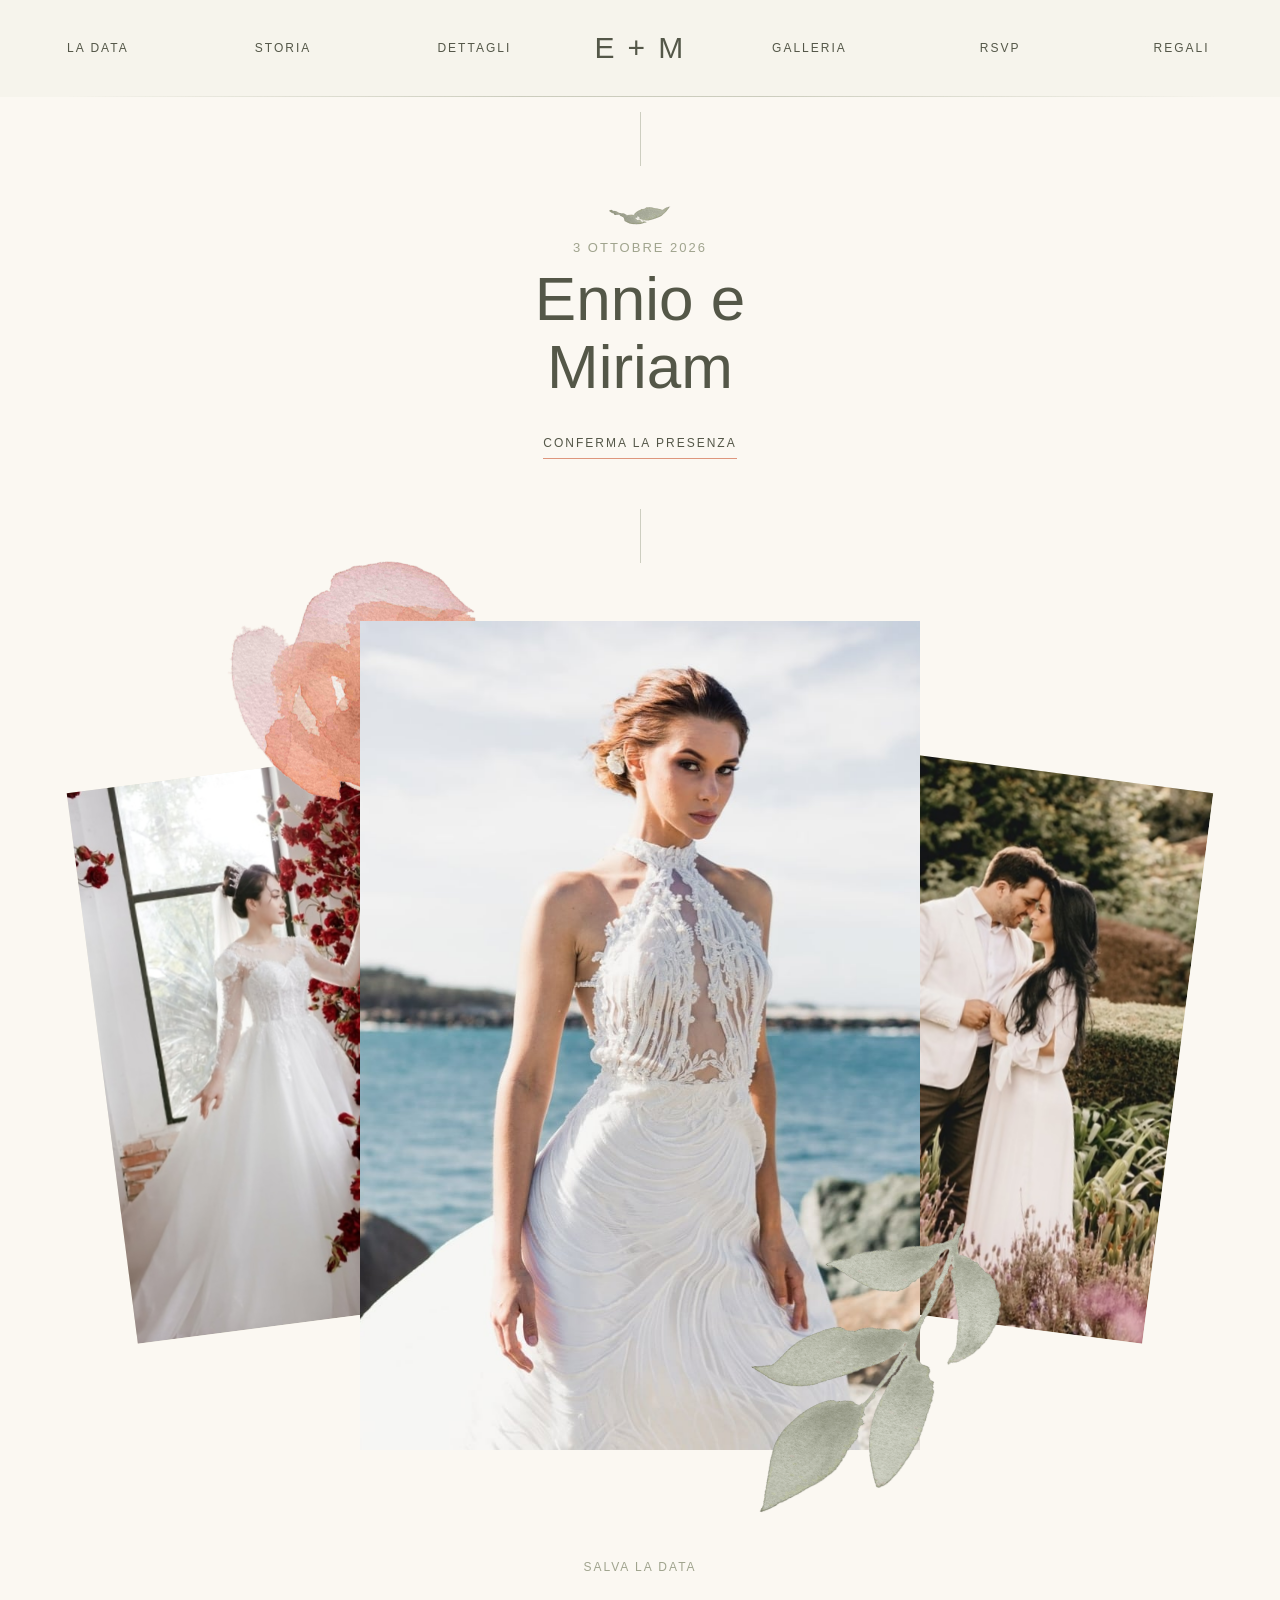
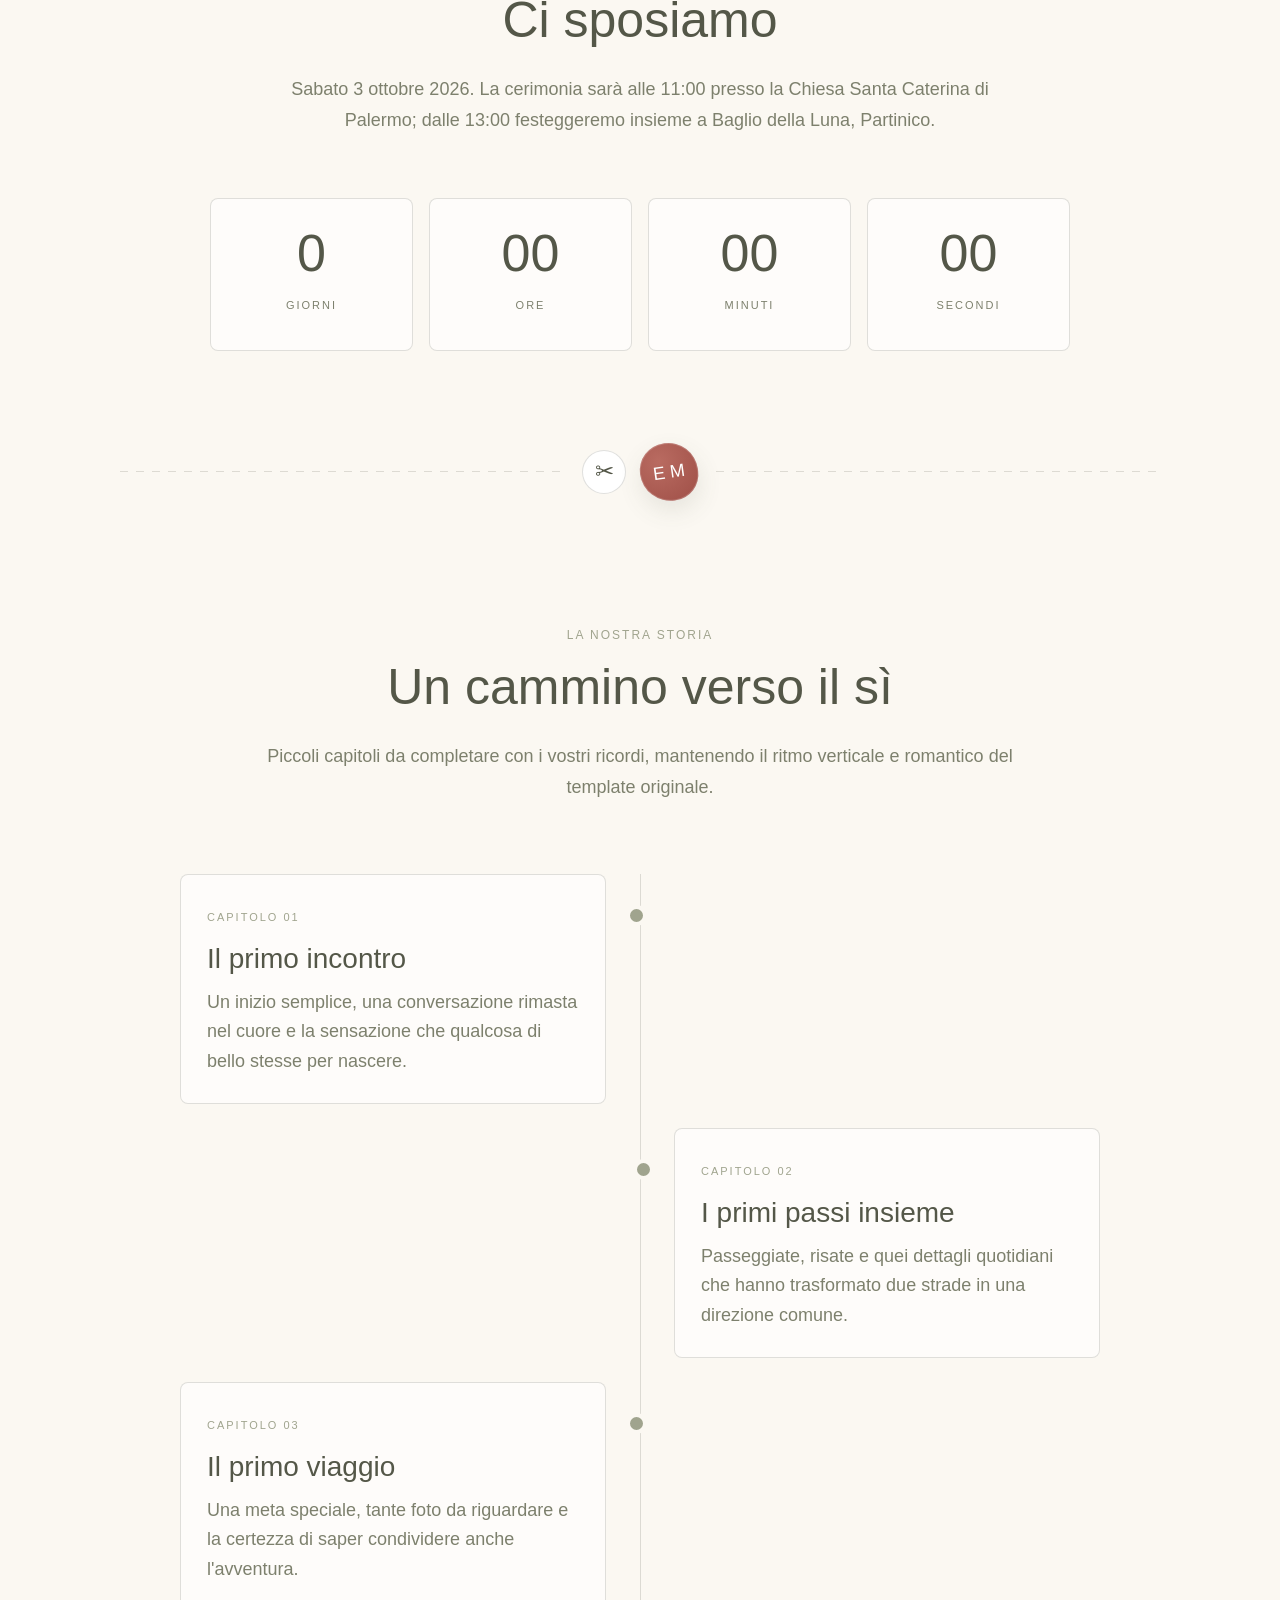
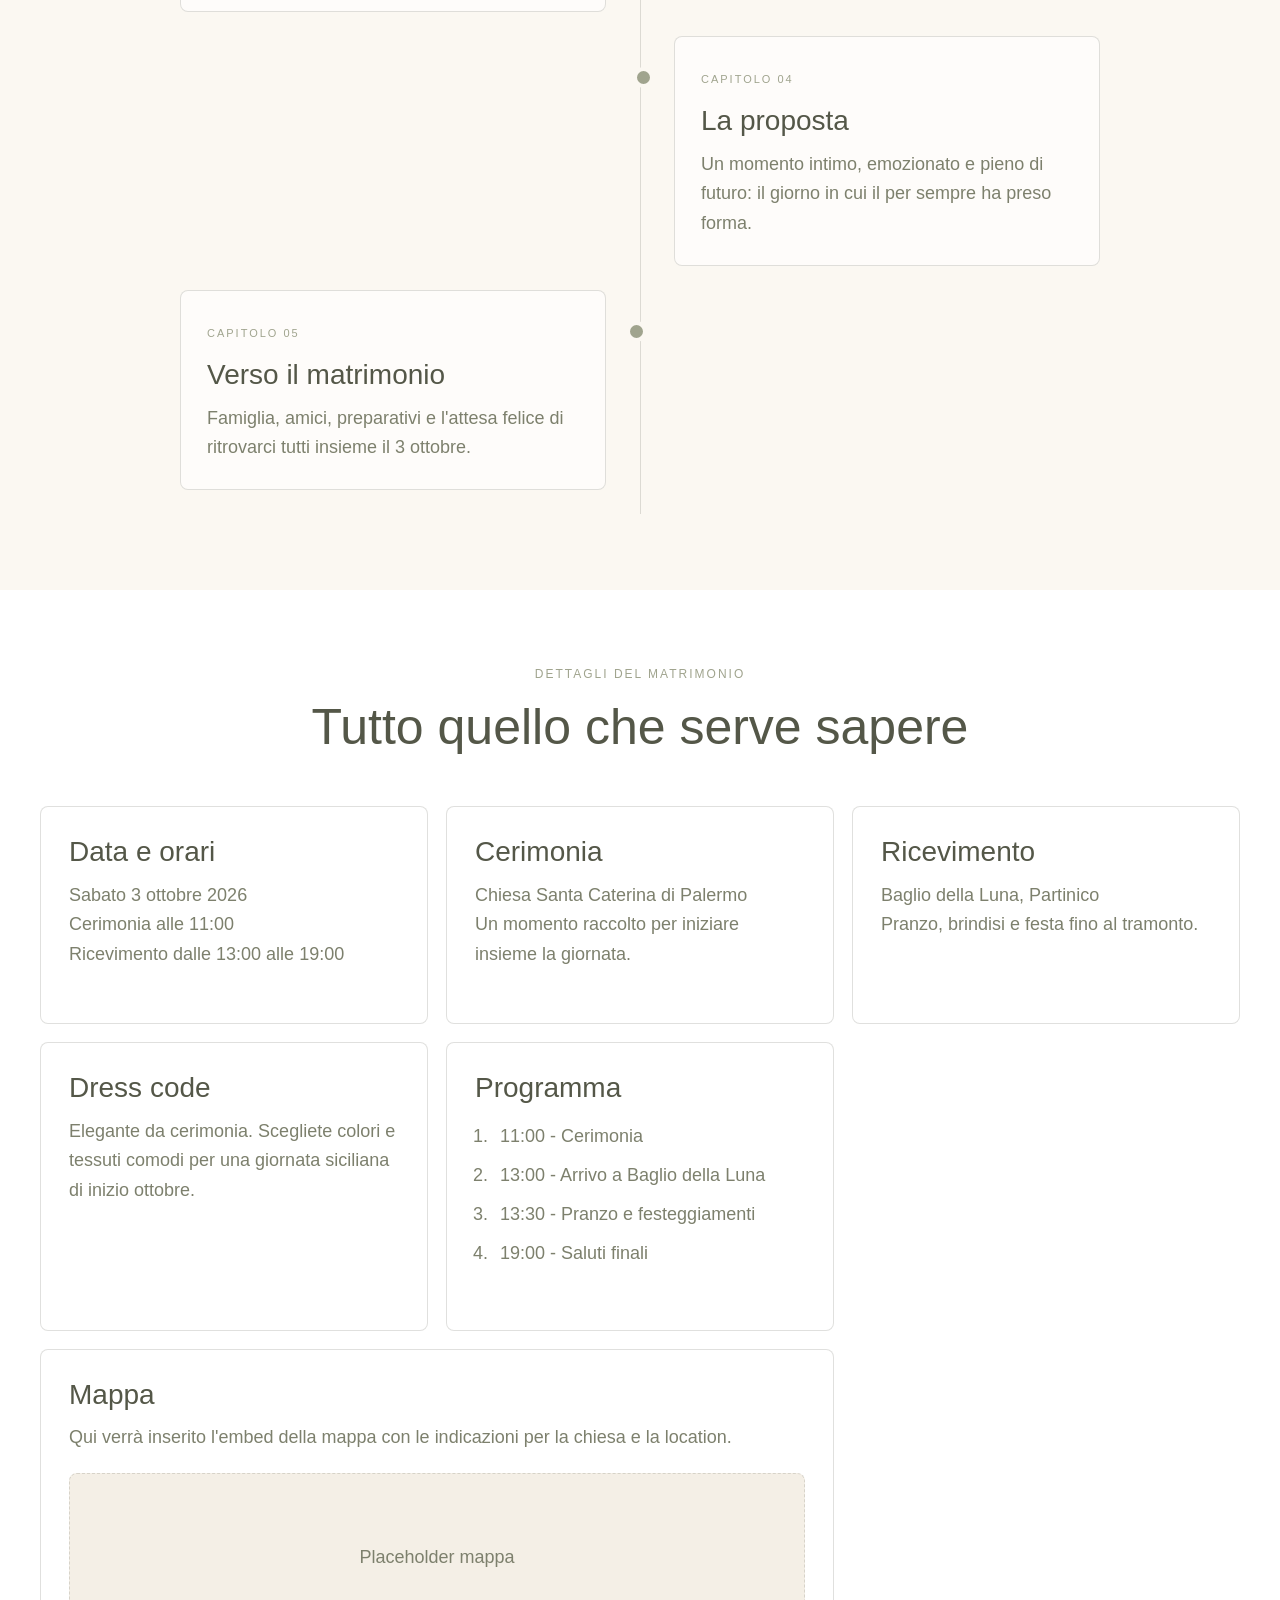
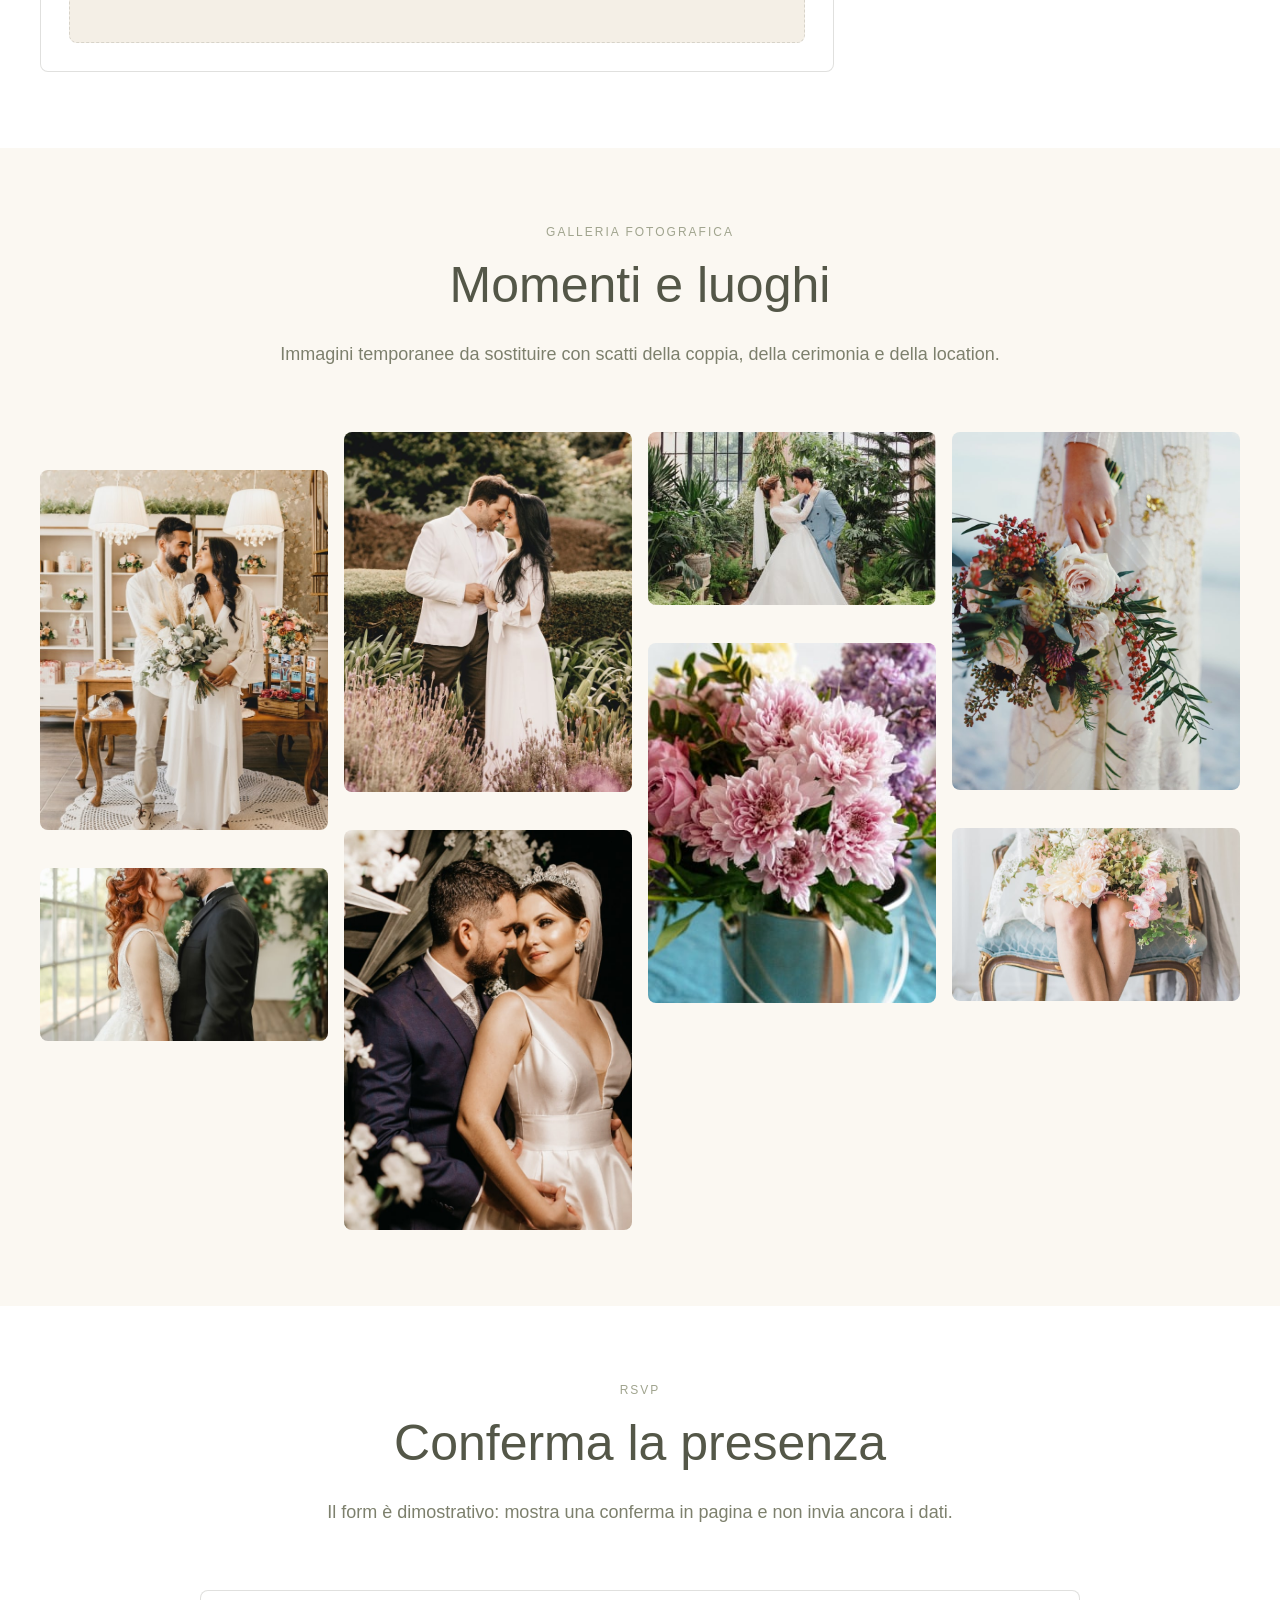
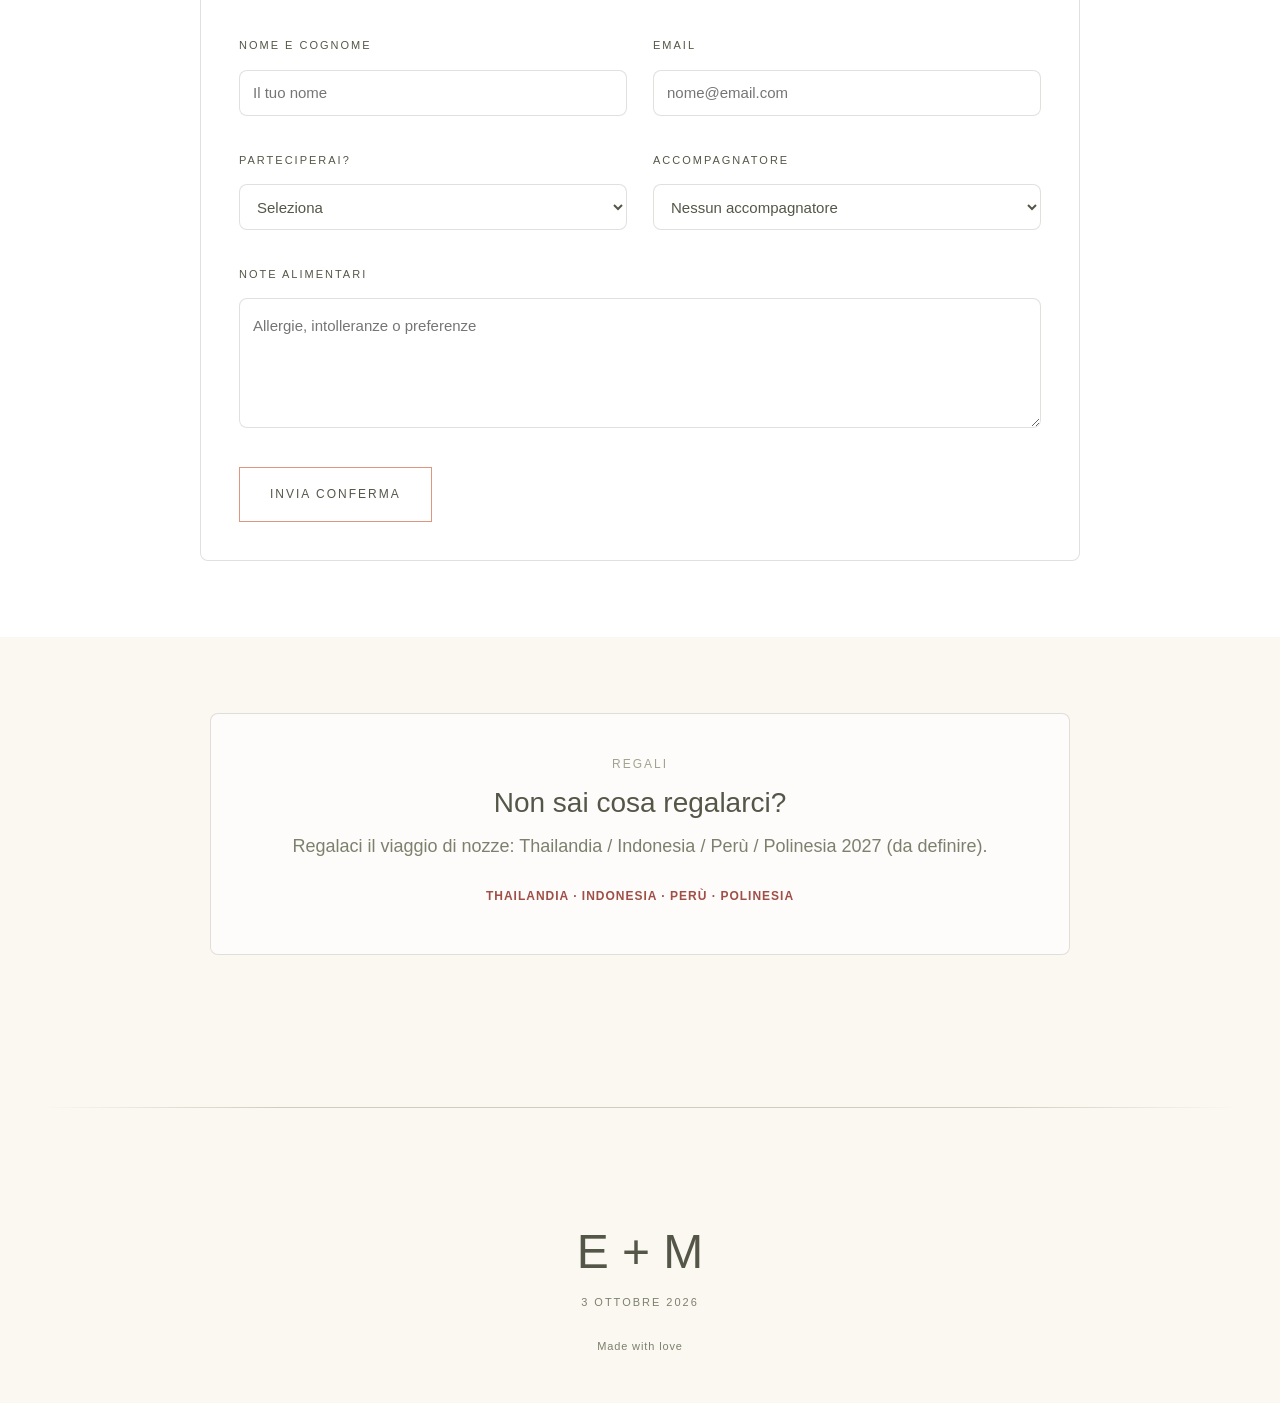
==== lovio.html @ b55a1f51 "first commit" ====
<!DOCTYPE html>
<!-- This site was created in Webflow. https://webflow.com -->
<!-- Last Published: Wed Jan 03 2024 01:55:20 GMT+0000 (Coordinated Universal Time) -->
<html data-wf-domain="lovio.webflow.io" data-wf-page="6111ae2fda2a0b488c4fa5b3" data-wf-site="6109925e44b6ab8a7601f26a" lang="en" class="w-mod-js w-mod-ix wf-montserrat-n5-active wf-marcellus-n4-active wf-homemadeapple-n4-active wf-montserrat-n1-active wf-montserrat-n2-active wf-montserrat-n3-active wf-montserrat-n4-active wf-montserrat-n6-active wf-montserrat-n7-active wf-montserrat-n9-active wf-montserrat-n8-active wf-montserrat-i1-active wf-montserrat-i2-active wf-montserrat-i3-active wf-montserrat-i4-active wf-montserrat-i6-active wf-montserrat-i5-active wf-montserrat-i8-active wf-montserrat-i7-active wf-montserrat-i9-active wf-active"><head>
<meta http-equiv="content-type" content="text/html; charset=UTF-8"><style>.wf-force-outline-none[tabindex="-1"]:focus{outline:none;}</style><meta charset="utf-8"><link href="https://assets-global.website-files.com/" rel="preconnect" crossorigin="anonymous"><title>Lovio - Webflow Ecommerce website template</title><meta content="Lovio Webflow Ecommerce template is highly suitable for creating websites for wedding and event agencies, photographers, floristry stores, and more." name="description"><meta content="Lovio - Webflow Ecommerce website template" property="og:title"><meta content="Lovio Webflow Ecommerce template is highly suitable for creating websites for wedding and event agencies, photographers, floristry stores, and more." property="og:description"><meta content="Lovio - Webflow Ecommerce website template" property="twitter:title"><meta content="Lovio Webflow Ecommerce template is highly suitable for creating websites for wedding and event agencies, photographers, floristry stores, and more." property="twitter:description"><meta property="og:type" content="website"><meta content="summary_large_image" name="twitter:card"><meta content="width=device-width, initial-scale=1" name="viewport"><meta content="Webflow" name="generator"><link href="lovio_files/lovio.webflow.39528b056.css" rel="stylesheet" type="text/css"><link href="lovio_files/wedding.css" rel="stylesheet" type="text/css"><link href="https://fonts.googleapis.com/" rel="preconnect"><link href="https://fonts.gstatic.com/" rel="preconnect" crossorigin="anonymous"><script src="lovio_files/webfont.js" type="text/javascript"></script><link rel="stylesheet" href="lovio_files/css.css" media="all"><script type="text/javascript">WebFont.load({  google: {    families: ["Montserrat:100,100italic,200,200italic,300,300italic,400,400italic,500,500italic,600,600italic,700,700italic,800,800italic,900,900italic","Marcellus:regular","Homemade Apple:regular"]  }});</script><script type="text/javascript">!function(o,c){var n=c.documentElement,t=" w-mod-";n.className+=t+"js",("ontouchstart"in o||o.DocumentTouch&&c instanceof DocumentTouch)&&(n.className+=t+"touch")}(window,document);</script><link href="https://cdn.prod.website-files.com/6109925e44b6ab8a7601f26a/61099aa2ed9b94306e5005b9_favicon.png" rel="shortcut icon" type="image/x-icon"><link href="https://cdn.prod.website-files.com/6109925e44b6ab8a7601f26a/61099aac358d371ac29af458_webclip.png" rel="apple-touch-icon"><script type="text/javascript">window.__WEBFLOW_CURRENCY_SETTINGS = {"currencyCode":"USD","symbol":"$","decimal":".","fractionDigits":2,"group":",","template":"{{wf {\"path\":\"symbol\",\"type\":\"PlainText\"} }} {{wf {\"path\":\"amount\",\"type\":\"CommercePrice\"} }} {{wf {\"path\":\"currencyCode\",\"type\":\"PlainText\"} }}","hideDecimalForWholeNumbers":false};</script></head><body><div data-collapse="medium" data-animation="default" data-duration="400" data-easing="ease" data-easing2="ease" role="banner" class="navbar w-nav"><a href="#" class="brand-mobile w-nav-brand"><img src="lovio_files/6109d47bc8f20c016fc04d7b_logo.svg" loading="lazy" alt="" class="logo-mobile"></a><nav role="navigation" class="nav-menu w-nav-menu"><div class="w-layout-grid grid-navbar"><div id="w-node-_07425466-8eb7-6e44-8292-395d2ea97cad-2ea97ca8" class="block-navbar"><div data-hover="true" data-delay="300" class="dropdown w-dropdown"><div class="dropdown-toggle w-dropdown-toggle" id="w-dropdown-toggle-0" aria-controls="w-dropdown-list-0" aria-haspopup="menu" aria-expanded="false" role="button" tabindex="0"><div class="dropdown-text">Home</div><div class="dropdown-icon w-icon-dropdown-toggle" style="transform: translate3d(0px, 0px, 0px) scale3d(1, 1, 1) rotateX(0deg) rotateY(0deg) rotateZ(0deg) skew(0deg); transform-style: preserve-3d;" aria-hidden="true"></div></div><nav class="dropdown-list w-dropdown-list" style="transform: translate3d(0px, 16px, 0px) scale3d(1, 1, 1) rotateX(0deg) rotateY(0deg) rotateZ(0deg) skew(0deg); transform-style: preserve-3d; opacity: 0;" id="w-dropdown-list-0" aria-labelledby="w-dropdown-toggle-0"><a href="https://lovio.webflow.io/home-a" class="dropdown-link w-dropdown-link" tabindex="0">Home A</a><a href="https://lovio.webflow.io/home-b" aria-current="page" class="dropdown-link w-dropdown-link w--current" tabindex="0">Home B</a><a href="https://lovio.webflow.io/home-c" class="dropdown-link w-dropdown-link" tabindex="0">Home C</a></nav></div><a href="https://lovio.webflow.io/portfolio" class="nav-link w-nav-link">Portfolio<br></a><div data-hover="true" data-delay="300" class="dropdown w-dropdown"><div class="dropdown-toggle w-dropdown-toggle" id="w-dropdown-toggle-1" aria-controls="w-dropdown-list-1" aria-haspopup="menu" aria-expanded="false" role="button" tabindex="0"><div class="dropdown-text">Pages</div><div class="dropdown-icon w-icon-dropdown-toggle" style="transform: translate3d(0px, 0px, 0px) scale3d(1, 1, 1) rotateX(0deg) rotateY(0deg) rotateZ(0deg) skew(0deg); transform-style: preserve-3d;" aria-hidden="true"></div></div><nav class="dropdown-list w-dropdown-list" style="transform: translate3d(0px, 16px, 0px) scale3d(1, 1, 1) rotateX(0deg) rotateY(0deg) rotateZ(0deg) skew(0deg); transform-style: preserve-3d; opacity: 0;" id="w-dropdown-list-1" aria-labelledby="w-dropdown-toggle-1"><a href="https://lovio.webflow.io/contact" class="dropdown-link w-dropdown-link" tabindex="0">Contact</a><a href="https://lovio.webflow.io/about/about-a" class="dropdown-link w-dropdown-link" tabindex="0">About A</a><a href="https://lovio.webflow.io/about/about-b" class="dropdown-link w-dropdown-link" tabindex="0">About B</a><a href="https://lovio.webflow.io/about/about-c" class="dropdown-link w-dropdown-link" tabindex="0">About C</a></nav></div></div><a href="https://lovio.webflow.io/" class="brand w-nav-brand"><img src="lovio_files/6109d47bc8f20c016fc04d7b_logo.svg" loading="lazy" alt="" class="logo"></a><div id="w-node-_07425466-8eb7-6e44-8292-395d2ea97ccb-2ea97ca8" class="block-navbar"><a href="https://lovio.webflow.io/blog" class="nav-link w-nav-link">Journal</a><div data-hover="true" data-delay="300" class="dropdown w-dropdown"><div class="dropdown-toggle w-dropdown-toggle" id="w-dropdown-toggle-2" aria-controls="w-dropdown-list-2" aria-haspopup="menu" aria-expanded="false" role="button" tabindex="0"><div class="dropdown-text">Services</div><div class="dropdown-icon w-icon-dropdown-toggle" style="transform: translate3d(0px, 0px, 0px) scale3d(1, 1, 1) rotateX(0deg) rotateY(0deg) rotateZ(0deg) skew(0deg); transform-style: preserve-3d;" aria-hidden="true"></div></div><nav class="dropdown-list w-dropdown-list" style="transform: translate3d(0px, 16px, 0px) scale3d(1, 1, 1) rotateX(0deg) rotateY(0deg) rotateZ(0deg) skew(0deg); transform-style: preserve-3d; opacity: 0;" id="w-dropdown-list-2" aria-labelledby="w-dropdown-toggle-2"><a href="https://lovio.webflow.io/services/services-a" class="dropdown-link w-dropdown-link" tabindex="0">Services A</a><a href="https://lovio.webflow.io/services/services-b" class="dropdown-link w-dropdown-link" tabindex="0">Services B</a><a href="https://lovio.webflow.io/services/services-c" class="dropdown-link w-dropdown-link" tabindex="0">Services C</a></nav></div><a href="https://lovio.webflow.io/shop" class="nav-link w-nav-link">Shop</a></div></div></nav><div class="cart-block"><div data-node-type="commerce-cart-wrapper" data-open-product="" data-wf-cart-type="modal" data-wf-cart-query="query Dynamo3 {
  database {
    id
    commerceOrder {
      comment
      extraItems {
        name
        pluginId
        pluginName
        price {
          decimalValue
          string
          unit
          value
        }
      }
      id
      startedOn
      statusFlags {
        hasDownloads
        hasSubscription
        isFreeOrder
        requiresShipping
      }
      subtotal {
        decimalValue
        string
        unit
        value
      }
      total {
        decimalValue
        string
        unit
        value
      }
      updatedOn
      userItems {
        count
        id
        price {
          value
          unit
          decimalValue
          string
        }
        product {
          id
          cmsLocaleId
          draft
          archived
          f_name_: name
          f_sku_properties_3dr: skuProperties {
            id
            name
            enum {
              id
              name
              slug
            }
          }
        }
        rowTotal {
          decimalValue
          string
          unit
          value
        }
        sku {
          cmsLocaleId
          draft
          archived
          f_main_image_4dr: mainImage {
            url
            file {
              size
              origFileName
              createdOn
              updatedOn
              mimeType
              width
              height
              variants {
                origFileName
                quality
                height
                width
                s3Url
                error
                size
              }
            }
            alt
          }
          f_sku_values_3dr: skuValues {
            property {
              id
            }
            value {
              id
            }
          }
          id
        }
        subscriptionFrequency
        subscriptionInterval
        subscriptionTrial
      }
      userItemsCount
    }
  }
  site {
    commerce {
      id
      businessAddress {
        country
      }
      defaultCountry
      defaultCurrency
      quickCheckoutEnabled
    }
  }
}" data-wf-page-link-href-prefix="" data-wf-cart-duration="400" class="w-commerce-commercecartwrapper cart"><a href="#" data-node-type="commerce-cart-open-link" class="w-commerce-commercecartopenlink cart-button w-inline-block" role="button" aria-haspopup="dialog" aria-label="Open empty cart"><div class="text-cart">Cart</div><img src="lovio_files/611c4ec52765e5a4d79e103a_Shopping%20Cart.svg" loading="lazy" alt="" class="icon-cart"><div data-wf-bindings="%5B%7B%22innerHTML%22%3A%7B%22type%22%3A%22Number%22%2C%22filter%22%3A%7B%22type%22%3A%22numberPrecision%22%2C%22params%22%3A%5B%220%22%2C%22numberPrecision%22%5D%7D%2C%22dataPath%22%3A%22database.commerceOrder.userItemsCount%22%7D%7D%5D" style="display:none" data-count-hide-rule="always" class="w-commerce-commercecartopenlinkcount cart-quantity">0</div></a><div data-node-type="commerce-cart-container-wrapper" style="display:none" class="w-commerce-commercecartcontainerwrapper w-commerce-commercecartcontainerwrapper--cartType-modal cart-wrapper"><div data-node-type="commerce-cart-container" role="dialog" class="w-commerce-commercecartcontainer cart-container"><div class="w-commerce-commercecartheader cart-header"><h4 class="w-commerce-commercecartheading">Your Cart</h4><a href="#" data-node-type="commerce-cart-close-link" class="w-commerce-commercecartcloselink close-button w-inline-block" role="button" aria-label="Close cart"><img src="lovio_files/611c69ec1c6a7bdab32902c9_Close.svg" loading="lazy" alt="" class="icon-close"></a></div><div class="border-ecommerce"></div><div class="w-commerce-commercecartformwrapper"><form data-node-type="commerce-cart-form" style="display:none" class="w-commerce-commercecartform"><script type="text/x-wf-template" id="wf-template-de437f12-be64-24e4-78bc-758f51114cd9">%3Cdiv%20class%3D%22w-commerce-commercecartitem%20cart-item%22%3E%3Cimg%20data-wf-bindings%3D%22%255B%257B%2522src%2522%253A%257B%2522type%2522%253A%2522ImageRef%2522%252C%2522filter%2522%253A%257B%2522type%2522%253A%2522identity%2522%252C%2522params%2522%253A%255B%255D%257D%252C%2522dataPath%2522%253A%2522database.commerceOrder.userItems%255B%255D.sku.f_main_image_4dr%2522%257D%257D%255D%22%20src%3D%22%22%20alt%3D%22%22%20class%3D%22w-commerce-commercecartitemimage%20image-cart-item%20w-dyn-bind-empty%22%2F%3E%3Cdiv%20class%3D%22w-commerce-commercecartiteminfo%22%3E%3Cdiv%20data-wf-bindings%3D%22%255B%257B%2522innerHTML%2522%253A%257B%2522type%2522%253A%2522PlainText%2522%252C%2522filter%2522%253A%257B%2522type%2522%253A%2522identity%2522%252C%2522params%2522%253A%255B%255D%257D%252C%2522dataPath%2522%253A%2522database.commerceOrder.userItems%255B%255D.product.f_name_%2522%257D%257D%255D%22%20class%3D%22w-commerce-commercecartproductname%20cart-item-name%20w-dyn-bind-empty%22%3E%3C%2Fdiv%3E%3Cdiv%20data-wf-bindings%3D%22%255B%257B%2522innerHTML%2522%253A%257B%2522type%2522%253A%2522CommercePrice%2522%252C%2522filter%2522%253A%257B%2522type%2522%253A%2522price%2522%252C%2522params%2522%253A%255B%255D%257D%252C%2522dataPath%2522%253A%2522database.commerceOrder.userItems%255B%255D.price%2522%257D%257D%255D%22%20class%3D%22cart-item-price%22%3E%24%C2%A00.00%C2%A0USD%3C%2Fdiv%3E%3Cscript%20type%3D%22text%2Fx-wf-template%22%20id%3D%22wf-template-de437f12-be64-24e4-78bc-758f51114cdf%22%3E%253Cli%253E%253Cspan%2520data-wf-bindings%253D%2522%25255B%25257B%252522innerHTML%252522%25253A%25257B%252522type%252522%25253A%252522PlainText%252522%25252C%252522filter%252522%25253A%25257B%252522type%252522%25253A%252522identity%252522%25252C%252522params%252522%25253A%25255B%25255D%25257D%25252C%252522dataPath%252522%25253A%252522database.commerceOrder.userItems%25255B%25255D.product.f_sku_properties_3dr%25255B%25255D.name%252522%25257D%25257D%25255D%2522%2520class%253D%2522w-dyn-bind-empty%2522%253E%253C%252Fspan%253E%253Cspan%253E%253A%2520%253C%252Fspan%253E%253Cspan%2520data-wf-bindings%253D%2522%25255B%25257B%252522innerHTML%252522%25253A%25257B%252522type%252522%25253A%252522CommercePropValues%252522%25252C%252522filter%252522%25253A%25257B%252522type%252522%25253A%252522identity%252522%25252C%252522params%252522%25253A%25255B%25255D%25257D%25252C%252522dataPath%252522%25253A%252522database.commerceOrder.userItems%25255B%25255D.product.f_sku_properties_3dr%25255B%25255D%252522%25257D%25257D%25255D%2522%2520class%253D%2522w-dyn-bind-empty%2522%253E%253C%252Fspan%253E%253C%252Fli%253E%3C%2Fscript%3E%3Cul%20data-wf-bindings%3D%22%255B%257B%2522optionSets%2522%253A%257B%2522type%2522%253A%2522CommercePropTable%2522%252C%2522filter%2522%253A%257B%2522type%2522%253A%2522identity%2522%252C%2522params%2522%253A%255B%255D%257D%252C%2522dataPath%2522%253A%2522database.commerceOrder.userItems%255B%255D.product.f_sku_properties_3dr%5B%5D%2522%257D%257D%252C%257B%2522optionValues%2522%253A%257B%2522type%2522%253A%2522CommercePropValues%2522%252C%2522filter%2522%253A%257B%2522type%2522%253A%2522identity%2522%252C%2522params%2522%253A%255B%255D%257D%252C%2522dataPath%2522%253A%2522database.commerceOrder.userItems%255B%255D.sku.f_sku_values_3dr%2522%257D%257D%255D%22%20class%3D%22w-commerce-commercecartoptionlist%22%20data-wf-collection%3D%22database.commerceOrder.userItems%255B%255D.product.f_sku_properties_3dr%22%20data-wf-template-id%3D%22wf-template-de437f12-be64-24e4-78bc-758f51114cdf%22%3E%3Cli%3E%3Cspan%20data-wf-bindings%3D%22%255B%257B%2522innerHTML%2522%253A%257B%2522type%2522%253A%2522PlainText%2522%252C%2522filter%2522%253A%257B%2522type%2522%253A%2522identity%2522%252C%2522params%2522%253A%255B%255D%257D%252C%2522dataPath%2522%253A%2522database.commerceOrder.userItems%255B%255D.product.f_sku_properties_3dr%255B%255D.name%2522%257D%257D%255D%22%20class%3D%22w-dyn-bind-empty%22%3E%3C%2Fspan%3E%3Cspan%3E%3A%20%3C%2Fspan%3E%3Cspan%20data-wf-bindings%3D%22%255B%257B%2522innerHTML%2522%253A%257B%2522type%2522%253A%2522CommercePropValues%2522%252C%2522filter%2522%253A%257B%2522type%2522%253A%2522identity%2522%252C%2522params%2522%253A%255B%255D%257D%252C%2522dataPath%2522%253A%2522database.commerceOrder.userItems%255B%255D.product.f_sku_properties_3dr%255B%255D%2522%257D%257D%255D%22%20class%3D%22w-dyn-bind-empty%22%3E%3C%2Fspan%3E%3C%2Fli%3E%3C%2Ful%3E%3Ca%20href%3D%22%23%22%20role%3D%22%22%20data-wf-bindings%3D%22%255B%257B%2522data-commerce-sku-id%2522%253A%257B%2522type%2522%253A%2522ItemRef%2522%252C%2522filter%2522%253A%257B%2522type%2522%253A%2522identity%2522%252C%2522params%2522%253A%255B%255D%257D%252C%2522dataPath%2522%253A%2522database.commerceOrder.userItems%255B%255D.sku.id%2522%257D%257D%255D%22%20class%3D%22remove-button%20w-inline-block%22%20data-wf-cart-action%3D%22remove-item%22%20data-commerce-sku-id%3D%22%22%20aria-label%3D%22Remove%20item%20from%20cart%22%3E%3Cdiv%20class%3D%22text-remove%22%3ERemove%3C%2Fdiv%3E%3C%2Fa%3E%3C%2Fdiv%3E%3Cinput%20data-wf-bindings%3D%22%255B%257B%2522value%2522%253A%257B%2522type%2522%253A%2522Number%2522%252C%2522filter%2522%253A%257B%2522type%2522%253A%2522numberPrecision%2522%252C%2522params%2522%253A%255B%25220%2522%252C%2522numberPrecision%2522%255D%257D%252C%2522dataPath%2522%253A%2522database.commerceOrder.userItems%255B%255D.count%2522%257D%257D%252C%257B%2522data-commerce-sku-id%2522%253A%257B%2522type%2522%253A%2522ItemRef%2522%252C%2522filter%2522%253A%257B%2522type%2522%253A%2522identity%2522%252C%2522params%2522%253A%255B%255D%257D%252C%2522dataPath%2522%253A%2522database.commerceOrder.userItems%255B%255D.sku.id%2522%257D%257D%255D%22%20class%3D%22w-commerce-commercecartquantity%20cart-quantity-item%22%20required%3D%22%22%20pattern%3D%22%5E%5B0-9%5D%2B%24%22%20inputMode%3D%22numeric%22%20type%3D%22number%22%20name%3D%22quantity%22%20autoComplete%3D%22off%22%20data-wf-cart-action%3D%22update-item-quantity%22%20data-commerce-sku-id%3D%22%22%20value%3D%221%22%2F%3E%3C%2Fdiv%3E</script><div class="w-commerce-commercecartlist cart-list" data-wf-collection="database.commerceOrder.userItems" data-wf-template-id="wf-template-de437f12-be64-24e4-78bc-758f51114cd9"></div><div class="border-ecommerce"></div><div class="w-commerce-commercecartfooter cart-footer"><div aria-live="" aria-atomic="false" class="w-commerce-commercecartlineitem cart-line-item"><div>Subtotal</div><div data-wf-bindings="%5B%7B%22innerHTML%22%3A%7B%22type%22%3A%22CommercePrice%22%2C%22filter%22%3A%7B%22type%22%3A%22price%22%2C%22params%22%3A%5B%5D%7D%2C%22dataPath%22%3A%22database.commerceOrder.subtotal%22%7D%7D%5D" class="w-commerce-commercecartordervalue text-subtotal"></div></div><div><div data-wf-paypal-button="{&quot;tagline&quot;:false,&quot;layout&quot;:&quot;horizontal&quot;,&quot;color&quot;:&quot;blue&quot;,&quot;shape&quot;:&quot;rect&quot;,&quot;label&quot;:&quot;paypal&quot;,&quot;note&quot;:false}" class="paypal"></div><div data-node-type="commerce-cart-quick-checkout-actions" style="display:none" class="web-payments"><a role="button" aria-haspopup="dialog" aria-label="Apple Pay" data-node-type="commerce-cart-apple-pay-button" style="background-image:-webkit-named-image(apple-pay-logo-white);background-size:100% 50%;background-position:50% 50%;background-repeat:no-repeat" class="w-commerce-commercecartapplepaybutton apple-pay" tabindex="0"><div></div></a><a role="button" tabindex="0" aria-haspopup="dialog" data-node-type="commerce-cart-quick-checkout-button" style="display:none" class="w-commerce-commercecartquickcheckoutbutton pay-with-browser"><svg class="w-commerce-commercequickcheckoutgoogleicon" xmlns="http://www.w3.org/2000/svg" xlink="http://www.w3.org/1999/xlink" width="16" height="16" viewBox="0 0 16 16"><defs><polygon id="google-mark-a" points="0 .329 3.494 .329 3.494 7.649 0 7.649"></polygon><polygon id="google-mark-c" points=".894 0 13.169 0 13.169 6.443 .894 6.443"></polygon></defs><g fill="none" fill-rule="evenodd"><path fill="#4285F4" d="M10.5967,12.0469 L10.5967,14.0649 L13.1167,14.0649 C14.6047,12.6759 15.4577,10.6209 15.4577,8.1779 C15.4577,7.6339 15.4137,7.0889 15.3257,6.5559 L7.8887,6.5559 L7.8887,9.6329 L12.1507,9.6329 C11.9767,10.6119 11.4147,11.4899 10.5967,12.0469"></path><path fill="#34A853" d="M7.8887,16 C10.0137,16 11.8107,15.289 13.1147,14.067 C13.1147,14.066 13.1157,14.065 13.1167,14.064 L10.5967,12.047 C10.5877,12.053 10.5807,12.061 10.5727,12.067 C9.8607,12.556 8.9507,12.833 7.8887,12.833 C5.8577,12.833 4.1387,11.457 3.4937,9.605 L0.8747,9.605 L0.8747,11.648 C2.2197,14.319 4.9287,16 7.8887,16"></path><g transform="translate(0 4)"><mask id="google-mark-b" fill="#fff"><use xlink:href="#google-mark-a"></use></mask><path fill="#FBBC04" d="M3.4639,5.5337 C3.1369,4.5477 3.1359,3.4727 3.4609,2.4757 L3.4639,2.4777 C3.4679,2.4657 3.4749,2.4547 3.4789,2.4427 L3.4939,0.3287 L0.8939,0.3287 C0.8799,0.3577 0.8599,0.3827 0.8459,0.4117 C-0.2821,2.6667 -0.2821,5.3337 0.8459,7.5887 L0.8459,7.5997 C0.8549,7.6167 0.8659,7.6317 0.8749,7.6487 L3.4939,5.6057 C3.4849,5.5807 3.4729,5.5587 3.4639,5.5337" mask="url(#google-mark-b)"></path></g><mask id="google-mark-d" fill="#fff"><use xlink:href="#google-mark-c"></use></mask><path fill="#EA4335" d="M0.894,4.3291 L3.478,6.4431 C4.113,4.5611 5.843,3.1671 7.889,3.1671 C9.018,3.1451 10.102,3.5781 10.912,4.3671 L13.169,2.0781 C11.733,0.7231 9.85,-0.0219 7.889,0.0001 C4.941,0.0001 2.245,1.6791 0.894,4.3291" mask="url(#google-mark-d)"></path></g></svg><svg class="w-commerce-commercequickcheckoutmicrosofticon" xmlns="http://www.w3.org/2000/svg" width="16" height="16" viewBox="0 0 16 16"><g fill="none" fill-rule="evenodd"><polygon fill="#F05022" points="7 7 1 7 1 1 7 1"></polygon><polygon fill="#7DB902" points="15 7 9 7 9 1 15 1"></polygon><polygon fill="#00A4EE" points="7 15 1 15 1 9 7 9"></polygon><polygon fill="#FFB700" points="15 15 9 15 9 9 15 9"></polygon></g></svg><div>Pay with browser.</div></a></div><a href="https://lovio.webflow.io/checkout" value="Continue to Checkout" data-node-type="cart-checkout-button" class="w-commerce-commercecartcheckoutbutton checkout-button" data-loading-text="Hang Tight...">Continue to Checkout</a></div></div></form><div class="w-commerce-commercecartemptystate cart-empty-state"><div class="text-cart-empty">There are not items in your cart.</div><a href="https://lovio.webflow.io/shop" class="button w-button">Back To Shop</a></div><div aria-live="" style="display:none" data-node-type="commerce-cart-error" class="w-commerce-commercecarterrorstate cart-error-state"><div class="text-error w-cart-error-msg" data-w-cart-quantity-error="Product is not available in this quantity." data-w-cart-general-error="Something went wrong when adding this item to the cart." data-w-cart-checkout-error="Checkout is disabled on this site." data-w-cart-cart_order_min-error="The order minimum was not met. Add more items to your cart to continue." data-w-cart-subscription_error-error="Before you purchase, please use your email invite to verify your address so we can send order updates.">Product is not available in this quantity.</div></div></div></div></div></div></div><div class="menu-button w-nav-button" style="-webkit-user-select: text;" aria-label="menu" role="button" tabindex="0" aria-controls="w-nav-overlay-0" aria-haspopup="menu" aria-expanded="false"><img src="lovio_files/611c5e91d1971567b139e90e_Menu.svg" loading="lazy" alt="" class="icon-menu"></div><div class="border-nav" style="will-change: opacity; opacity: 0.144;"></div><div class="w-nav-overlay" data-wf-ignore="" id="w-nav-overlay-0"></div></div><div data-w-id="65d9ebc3-8b99-aaed-b18e-cc89a3be0aa1" class="overflow"><div class="section-hero"><div class="content"><div class="hero-top"><div class="border-top"></div><img src="lovio_files/610b3993bc98ff5499b83f82_subtitle.png" loading="lazy" alt="" width="62" class="image-subtitle" style="transform: translate3d(0px, 0px, 0px) scale3d(1, 1, 1) rotateX(0deg) rotateY(0deg) rotateZ(0deg) skew(0deg); transform-style: preserve-3d; opacity: 1;"><div class="subtitle">Legendary parties<br></div><h1 class="heading-hero">Destination Wedding Planners &amp; Event Designers</h1><a href="https://lovio.webflow.io/contact" class="link">Book A Consult</a><div class="border-down"></div></div><div data-w-id="a933ad68-d409-e29c-15f6-c3aeaee44bf7" class="hero---b"><div class="block-hero---b"><div class="overflow-hero---b-left" style="will-change: transform; transform: translate3d(-5.036%, 1.0072vh, 0px) scale3d(1, 1, 1) rotateX(0deg) rotateY(0deg) rotateZ(-6.3831deg) skew(0deg); transform-style: preserve-3d;"><img class="image-hero---b" src="lovio_files/6111b971be7bddceae1d154c_home_b2_002.jpg" alt="" style="opacity: 1; will-change: transform; transform: translate3d(0px, 0px, 0px) scale3d(1.05639, 1.05639, 1) rotateX(0deg) rotateY(0deg) rotateZ(0deg) skew(0deg); transform-style: preserve-3d;" sizes="(max-width: 479px) 51vw, (max-width: 767px) 49vw, 375.1875px" data-w-id="a2887408-48c0-80f0-2d63-b3c74e04d9c6" loading="lazy" srcset="lovio_files/6111b971be7bddceae1d154c_home_b2-p-500.jpeg 500w, lovio_files/6111b971be7bddceae1d154c_home_b2-p-800.jpeg 800w, lovio_files/6111b971be7bddceae1d154c_home_b2.jpg 803w"></div><div class="overflow-hero---b-right" style="will-change: transform; transform: translate3d(5.036%, 1.0072vh, 0px) scale3d(1, 1, 1) rotateX(0deg) rotateY(0deg) rotateZ(6.3831deg) skew(0deg); transform-style: preserve-3d;"><img class="image-hero---b" src="lovio_files/610b4126b00a600bfdb60d4b_home_a2_002.jpg" alt="" style="opacity: 1; will-change: transform; transform: translate3d(0px, 0px, 0px) scale3d(1.05639, 1.05639, 1) rotateX(0deg) rotateY(0deg) rotateZ(0deg) skew(0deg); transform-style: preserve-3d;" sizes="(max-width: 479px) 51vw, (max-width: 767px) 49vw, 375.1875px" data-w-id="48f4a930-f074-5407-ace1-02f74ffeeff3" loading="lazy" srcset="lovio_files/610b4126b00a600bfdb60d4b_home_a2-p-500.jpeg 500w, lovio_files/610b4126b00a600bfdb60d4b_home_a2-p-800.jpeg 800w, lovio_files/610b4126b00a600bfdb60d4b_home_a2.jpg 803w"></div><div class="overflow-hero---b" style="will-change: transform; transform: translate3d(0px, 0.5036vh, 0px) scale3d(1, 1, 1) rotateX(0deg) rotateY(0deg) rotateZ(0deg) skew(0deg); transform-style: preserve-3d;"><img class="image-hero---b" src="lovio_files/6111b9713dd3cba82cce3b0e_home_b1_002.jpg" alt="" style="opacity: 1; will-change: transform; transform: translate3d(0px, 0px, 0px) scale3d(1.05639, 1.05639, 1) rotateX(0deg) rotateY(0deg) rotateZ(0deg) skew(0deg); transform-style: preserve-3d;" sizes="(max-width: 479px) 77vw, (max-width: 767px) 73vw, 560px" data-w-id="a5a1e781-88d4-4a93-9d22-2794f016f784" loading="lazy" srcset="lovio_files/6111b9713dd3cba82cce3b0e_home_b1-p-500.jpeg 500w, lovio_files/6111b9713dd3cba82cce3b0e_home_b1-p-800.jpeg 800w, lovio_files/6111b9713dd3cba82cce3b0e_home_b1.jpg 908w"></div><img src="lovio_files/610b43d6b6c024c89d1812f4_flower_1.png" loading="eager" style="opacity: 1; will-change: transform; transform: translate3d(4.4676%, 0.3831vh, 0px) scale3d(1, 1, 1) rotateX(0deg) rotateY(0deg) rotateZ(-2.9712deg) skew(0deg); transform-style: preserve-3d;" data-w-id="6f8b77de-a69c-f8f8-6e3a-efd9cff13160" alt="" class="flower-hero---b1"><img src="lovio_files/610c8b9340aaf73485f72d60_flower_9.png" loading="eager" style="opacity: 1; will-change: transform; transform: translate3d(0px, 1.6313vh, 0px) scale3d(1, 1, 1) rotateX(0deg) rotateY(0deg) rotateZ(32.0288deg) skew(0deg); transform-style: preserve-3d;" data-w-id="2f852d4e-a41f-b2c3-95ae-3885143958fa" alt="" class="flower-hero---b2"></div></div></div></div><div class="section"><div class="content"><div class="w-layout-grid grid-3-columns"><div class="block-service"><img src="lovio_files/6113208e462ce0eb607c0c58_service_icon_1.png" loading="lazy" width="69" alt="" class="icon-flower"><a href="https://lovio.webflow.io/services/services-b" class="link-service w-inline-block"><h4 class="heading-service">Weddings</h4></a><p class="paragraph-service">Adipiscing mauris sed metus dictum eget morbi aliquet. Sit neque tempus eget dictum velit tristique.</p><a href="https://lovio.webflow.io/services/services-b" class="link">learn more</a></div><div class="block-service"><img src="lovio_files/6113208e06825a1dbd654f3f_service_icon_2.png" loading="lazy" width="69" alt="" class="icon-flower"><a href="https://lovio.webflow.io/services/services-b" class="link-service w-inline-block"><h4 class="heading-service">Event Design</h4></a><p class="paragraph-service">Lectus sit turpis iaculis eu non sed turpis suscipit facilisi. Lorem morbi non morbi id aliquam. Urna adipiscing odio.</p><a href="https://lovio.webflow.io/services/services-b" class="link">learn more</a></div><div class="block-service"><img src="lovio_files/6113208e462ce00deb7c0c59_service_icon_3.png" loading="lazy" width="69" alt="" class="icon-flower"><a href="https://lovio.webflow.io/services/services-b" class="link-service w-inline-block"><h4 class="heading-service">Branding</h4></a><p class="paragraph-service">Tristique sodales consectetur lectus feugiat molestie. Condimentum eu faucibus dictum adipiscing.</p><a href="https://lovio.webflow.io/services/services-b" class="link">learn more</a></div></div></div></div><div class="section"><div class="content"><div class="w-layout-grid grid-2-columns"><div class="block-text"><img src="lovio_files/610b3993bc98ff5499b83f82_subtitle.png" loading="lazy" alt="" width="62" class="image-subtitle" style="transform: translate3d(0px, 0px, 0px) scale3d(1, 1, 1) rotateX(0deg) rotateY(0deg) rotateZ(0deg) skew(0deg); transform-style: preserve-3d; opacity: 1;"><div class="subtitle">who we are<br></div><h2 class="heading">Weave story into every thread of your event</h2><p class="paragraph">Cras
 urna sed purus magna morbi morbi congue suspendisse. Est faucibus 
hendrerit donec nisi, feugiat suscipit eu, sit. Orci euismod nibh.</p><a href="https://lovio.webflow.io/about/about-b" class="button w-button">more about us</a></div><div id="w-node-d2c3c59b-1a97-3502-f554-d81e9dc17c1d-8c4fa5b3" data-w-id="d2c3c59b-1a97-3502-f554-d81e9dc17c1d" class="block-image"><div class="overflow-image" style="will-change: transform; transform: translate3d(0px, -2.99904vh, 0px) scale3d(1, 1, 1) rotateX(0deg) rotateY(0deg) rotateZ(4.9984deg) skew(0deg); transform-style: preserve-3d;"><img class="image" src="lovio_files/610c80ecf92b9227f9cf593e_img_1_002.jpg" alt="" style="opacity: 1; will-change: transform; transform: translate3d(0px, 0px, 0px) scale3d(1.00002, 1.00002, 1) rotateX(0deg) rotateY(0deg) rotateZ(0deg) skew(0deg); transform-style: preserve-3d;" sizes="(max-width: 767px) 80vw, (max-width: 991px) 81vw, 77vw" data-w-id="d2c3c59b-1a97-3502-f554-d81e9dc17c1f" loading="lazy" srcset="lovio_files/610c80ecf92b9227f9cf593e_img_1-p-500.jpeg 500w, lovio_files/610c80ecf92b9227f9cf593e_img_1-p-800.jpeg 800w, lovio_files/610c80ecf92b9227f9cf593e_img_1.jpg 805w"></div><img src="lovio_files/610c8b9392065e16f1e8152e_flower_5.png" loading="eager" style="opacity: 1; will-change: transform; transform: translate3d(-15.9936%, -4.9984vh, 0px) scale3d(1, 1, 1) rotateX(0deg) rotateY(0deg) rotateZ(-17.0056deg) skew(0deg); transform-style: preserve-3d;" data-w-id="d2c3c59b-1a97-3502-f554-d81e9dc17c21" alt="" class="flower---a"></div></div></div></div><div class="section"><div class="content"><div class="w-layout-grid grid-2-columns"><div data-w-id="db7bd005-1a18-6449-a799-fef941c81603" class="block-image"><div class="overflow-image" style="will-change: transform; transform: translate3d(0px, -2.99904vh, 0px) scale3d(1, 1, 1) rotateX(0deg) rotateY(0deg) rotateZ(4.9984deg) skew(0deg); transform-style: preserve-3d;"><img class="image" src="lovio_files/610c80ec3798f1029502d222_img_3_002.jpg" alt="" style="opacity: 1; will-change: transform; transform: translate3d(0px, 0px, 0px) scale3d(1.00002, 1.00002, 1) rotateX(0deg) rotateY(0deg) rotateZ(0deg) skew(0deg); transform-style: preserve-3d;" sizes="(max-width: 767px) 80vw, (max-width: 991px) 81vw, 77vw" data-w-id="db7bd005-1a18-6449-a799-fef941c81605" loading="lazy" srcset="lovio_files/610c80ec3798f1029502d222_img_3-p-500.jpeg 500w, lovio_files/610c80ec3798f1029502d222_img_3-p-800.jpeg 800w, lovio_files/610c80ec3798f1029502d222_img_3.jpg 805w"></div><img src="lovio_files/610b43d611194a874e2d3f7f_flower_2.png" loading="eager" style="opacity: 1; will-change: transform; transform: translate3d(4.9968%, -4.99792vh, 0px) scale3d(1, 1, 1) rotateX(0deg) rotateY(0deg) rotateZ(-14.9949deg) skew(0deg); transform-style: preserve-3d;" data-w-id="db7bd005-1a18-6449-a799-fef941c81606" alt="" class="flower---b"></div><div class="block-text"><img src="lovio_files/610b3993bc98ff5499b83f82_subtitle.png" loading="lazy" alt="" width="62" class="image-subtitle" style="transform: translate3d(0px, 0px, 0px) scale3d(1, 1, 1) rotateX(0deg) rotateY(0deg) rotateZ(0deg) skew(0deg); transform-style: preserve-3d; opacity: 1;"><div class="subtitle">What We Do<br></div><h2 class="heading">We are concept creators. We tell your story.</h2><p class="paragraph">Lorem
 ipsum dolor sit amet, consectetur adipiscing elit. Enim tincidunt magna
 viverra nibh scelerisque lorem ipsum adipiscing dolor.</p><a href="https://lovio.webflow.io/services/services-b" class="button w-button">more Services</a></div></div></div></div><div class="section"><div class="content"><div class="block-heading margin"><img src="lovio_files/610b3993bc98ff5499b83f82_subtitle.png" loading="lazy" alt="" width="62" class="image-subtitle" style="transform: translate3d(0px, 0px, 0px) scale3d(1, 1, 1) rotateX(0deg) rotateY(0deg) rotateZ(0deg) skew(0deg); transform-style: preserve-3d; opacity: 1;"><div class="subtitle">Portfolio<br></div><h2 class="heading">Event design to make your heart skip a beat</h2></div><div class="collection-list-wrapper---portfolio w-dyn-list"><div role="list" class="collection-list---portfolio w-dyn-items"><div role="listitem" class="collection-item---portfolio w-dyn-item"><a href="https://lovio.webflow.io/portfolio/jennifer-oliver" class="overflow-portfolio w-inline-block"><img data-w-id="128ec803-9ac1-d8f2-30b6-977b84c058b3" loading="lazy" style="opacity: 1;" src="lovio_files/610dee1a9558a9c39348d5d3_portfolio_1.jpg" alt="Jennifer &amp; Oliver" sizes="(max-width: 479px) 100vw, (max-width: 767px) 46vw, (max-width: 991px) 23vw, 22vw" srcset="lovio_files/610dee1a9558a9c39348d5d3_portfolio_1-p-500.jpeg 500w, lovio_files/610dee1a9558a9c39348d5d3_portfolio_1.jpg 628w" class="image-portfolio"></a><div class="block-portfolio"><a href="https://lovio.webflow.io/portfolio/jennifer-oliver" class="link-portfolio w-inline-block"><h5 class="heading-portfolio">Jennifer &amp; Oliver</h5></a><a href="https://lovio.webflow.io/portfolio/jennifer-oliver" class="link">learn more</a></div></div><div role="listitem" class="collection-item---portfolio w-dyn-item"><a href="https://lovio.webflow.io/portfolio/briana-richard" class="overflow-portfolio w-inline-block"><img data-w-id="128ec803-9ac1-d8f2-30b6-977b84c058b3" loading="lazy" style="opacity: 1;" src="lovio_files/610dede8766d49ed3a2300f3_portfolio_2.jpg" alt="Briana &amp; Richard" class="image-portfolio"></a><div class="block-portfolio"><a href="https://lovio.webflow.io/portfolio/briana-richard" class="link-portfolio w-inline-block"><h5 class="heading-portfolio">Briana &amp; Richard</h5></a><a href="https://lovio.webflow.io/portfolio/briana-richard" class="link">learn more</a></div></div><div role="listitem" class="collection-item---portfolio w-dyn-item"><a href="https://lovio.webflow.io/portfolio/anne-cameron" class="overflow-portfolio w-inline-block"><img data-w-id="128ec803-9ac1-d8f2-30b6-977b84c058b3" loading="lazy" style="opacity: 1;" src="lovio_files/610dedc29c43a564818d5bd1_portfolio_3.jpg" alt="Anne &amp; Cameron" sizes="(max-width: 479px) 100vw, (max-width: 767px) 46vw, (max-width: 991px) 23vw, 22vw" srcset="lovio_files/610dedc29c43a564818d5bd1_portfolio_3-p-500.jpeg 500w, lovio_files/610dedc29c43a564818d5bd1_portfolio_3.jpg 628w" class="image-portfolio"></a><div class="block-portfolio"><a href="https://lovio.webflow.io/portfolio/anne-cameron" class="link-portfolio w-inline-block"><h5 class="heading-portfolio">Anne &amp; Cameron</h5></a><a href="https://lovio.webflow.io/portfolio/anne-cameron" class="link">learn more</a></div></div><div role="listitem" class="collection-item---portfolio w-dyn-item"><a href="https://lovio.webflow.io/portfolio/linda-charles" class="overflow-portfolio w-inline-block" style="transform: translate3d(0px, 0px, 0px) scale3d(1, 1, 1) rotateX(0deg) rotateY(0deg) rotateZ(0deg) skew(0deg); transform-style: preserve-3d;"><img data-w-id="128ec803-9ac1-d8f2-30b6-977b84c058b3" loading="lazy" style="opacity: 1; transform: translate3d(0px, 0px, 0px) scale3d(1, 1, 1) rotateX(0deg) rotateY(0deg) rotateZ(0deg) skew(0deg); transform-style: preserve-3d;" src="lovio_files/610ded65ec6be73dc143021b_portfolio_4.jpg" alt="Linda &amp; Charles" sizes="(max-width: 479px) 100vw, (max-width: 767px) 46vw, (max-width: 991px) 23vw, 22vw" srcset="lovio_files/610ded65ec6be73dc143021b_portfolio_4-p-500.jpeg 500w, lovio_files/610ded65ec6be73dc143021b_portfolio_4.jpg 628w" class="image-portfolio"></a><div class="block-portfolio"><a href="https://lovio.webflow.io/portfolio/linda-charles" class="link-portfolio w-inline-block"><h5 class="heading-portfolio">Linda &amp; Charles</h5></a><a href="https://lovio.webflow.io/portfolio/linda-charles" class="link">learn more</a></div></div></div></div><a href="https://lovio.webflow.io/portfolio" class="button w-button">View all portfolios</a></div></div><div class="section"><div class="content"><div class="block-heading margin"><img src="lovio_files/610b3993bc98ff5499b83f82_subtitle.png" loading="lazy" alt="" width="62" class="image-subtitle" style="transform: translate3d(0px, 0px, 0px) scale3d(1, 1, 1) rotateX(0deg) rotateY(0deg) rotateZ(0deg) skew(0deg); transform-style: preserve-3d; opacity: 1;"><div class="subtitle">Testimonials<br></div><h2 class="heading">What our clients say</h2></div><div data-delay="4000" data-animation="cross" class="slider-testimonials w-slider" data-autoplay="false" data-easing="ease-out-quad" data-hide-arrows="false" data-disable-swipe="false" data-autoplay-limit="0" data-nav-spacing="3" data-duration="600" data-infinite="true" role="region" aria-label="carousel"><div class="mask w-slider-mask" id="w-slider-mask-0"><div class="slide w-slide" aria-label="1 of 3" role="group" style="transition: all; transform: translateX(0px); opacity: 1;"><div class="testimonial"><img src="lovio_files/610b43d6b6c024c89d1812f4_flower_1.png" loading="lazy" alt="" class="image-testimonial"><p class="paragraph-testimonial">“Turpis
 nullam dictum semper non. Sit libero venenatis nec, id viverra 
adipiscing non ultrices volutpat. Eleifend mi augue mi auctor diam diam.
 Mattis elementum ullamcorper gravida id velit mauris adipiscing sed. 
Sollicitudin in laoreet etiam.”</p><div class="signature-testimonial">Mr. &amp; Mrs. Powell</div></div></div><div class="slide w-slide" aria-label="2 of 3" role="group" aria-hidden="true" style="transition: all; transform: translateX(0px); opacity: 1; visibility: hidden;"><div class="testimonial" aria-hidden="true"><img src="lovio_files/610b43d611194a874e2d3f7f_flower_2.png" loading="lazy" alt="" class="image-testimonial" aria-hidden="true"><p class="paragraph-testimonial" aria-hidden="true">“Donec
 tortor pellentesque morbi aliquam quis dui sem laoreet. Massa erat et 
vel malesuada ullamcorper elementum. Lobortis maecenas ullamcorper at 
mauris amet duis diam nascetur nunc. Dui facilisi integer eget amet 
aenean. Magna tincidunt justo, amet, dui tellus..”</p><div class="signature-testimonial" aria-hidden="true">Mr. &amp; Mrs. Wilson</div></div></div><div class="slide w-slide" aria-label="3 of 3" role="group" aria-hidden="true" style="transition: all; transform: translateX(0px); opacity: 1; visibility: hidden;"><div class="testimonial" aria-hidden="true"><img src="lovio_files/610c8b9392065e16f1e8152e_flower_5.png" loading="lazy" alt="" class="image-testimonial" aria-hidden="true"><p class="paragraph-testimonial" aria-hidden="true">“Faucibus
 in vulputate et amet. Vulputate eget eget molestie lectus ultrices 
facilisis consequat. Neque purus nibh enim aenean. Velit sem rhoncus a 
arcu. Turpis id non faucibus nam nec, enim nisl. Sed eget quam sit 
ornare varius eu tristique malesuada. Pellentesque.”</p><div class="signature-testimonial" aria-hidden="true">Mr. &amp; Mrs. Johnson</div></div></div><div aria-live="off" aria-atomic="true" class="w-slider-aria-label" data-wf-ignore=""></div></div><div class="left-arrow w-slider-arrow-left" role="button" tabindex="0" aria-controls="w-slider-mask-0" aria-label="previous slide"><img src="lovio_files/610db6d667acf5188447b392_Left%20Arrow.png" loading="lazy" width="23" alt="" class="arrow"></div><div class="right-arrow w-slider-arrow-right" role="button" tabindex="0" aria-controls="w-slider-mask-0" aria-label="next slide"><img src="lovio_files/610db6d67e7353c6c8f6ddce_Right%20Arrow.png" loading="lazy" width="23" alt="" class="arrow"></div><div class="slide-nav w-slider-nav w-slider-nav-invert w-round"><div class="w-slider-dot w-active" data-wf-ignore="" aria-label="Show slide 1 of 3" aria-pressed="true" role="button" tabindex="0" style="margin-left: 3px; margin-right: 3px;"></div><div class="w-slider-dot" data-wf-ignore="" aria-label="Show slide 2 of 3" aria-pressed="false" role="button" tabindex="-1" style="margin-left: 3px; margin-right: 3px;"></div><div class="w-slider-dot" data-wf-ignore="" aria-label="Show slide 3 of 3" aria-pressed="false" role="button" tabindex="-1" style="margin-left: 3px; margin-right: 3px;"></div></div></div></div></div><div class="section-footer"><div class="content"><div class="border-footer"></div><div class="block-heading"><h3 class="heading">Instagram</h3></div><div class="w-layout-grid grid-instagram"><a href="https://www.instagram.com/webflow/" target="_blank" class="overflow-instagram margin w-inline-block"><img src="lovio_files/610f06acf7ff776a6ec067c3_instagram_1.jpg" loading="lazy" alt="" data-w-id="0f46297b-3414-372f-f69d-c1fdbc1cd552" class="image-instagram" style="opacity: 1;"></a><a href="https://www.instagram.com/webflow/" target="_blank" class="overflow-instagram w-inline-block"><img src="lovio_files/610f06acf7ff775464c067c2_instagram_2.jpg" loading="lazy" alt="" data-w-id="0f46297b-3414-372f-f69d-c1fdbc1cd554" class="image-instagram" style="opacity: 1;"></a><a href="https://www.instagram.com/webflow/" target="_blank" class="overflow-instagram margin w-inline-block"><img src="lovio_files/610f06ac4c9e821805b2636f_instagram_3.jpg" loading="lazy" alt="" data-w-id="0f46297b-3414-372f-f69d-c1fdbc1cd556" class="image-instagram" style="opacity: 1;"></a><a href="https://www.instagram.com/webflow/" target="_blank" class="overflow-instagram w-inline-block"><img src="lovio_files/610f06ad78b53c69f4cfd1b6_instagram_4.jpg" loading="lazy" alt="" data-w-id="0f46297b-3414-372f-f69d-c1fdbc1cd558" class="image-instagram" style="opacity: 1;"></a><a href="https://www.instagram.com/webflow/" target="_blank" class="overflow-instagram margin w-inline-block"><img src="lovio_files/610f06acfe7e297eb47f87bc_instagram_5.jpg" loading="lazy" alt="" data-w-id="0f46297b-3414-372f-f69d-c1fdbc1cd55a" class="image-instagram" style="opacity: 1;"></a><a href="https://www.instagram.com/webflow/" target="_blank" class="overflow-instagram w-inline-block"><img src="lovio_files/610f06ac61ddcb28c0fe0816_instagram_6.jpg" loading="lazy" alt="" data-w-id="0f46297b-3414-372f-f69d-c1fdbc1cd55c" class="image-instagram" style="opacity: 1;"></a></div><div class="w-layout-grid grid-footer"><div class="block-footer"><h5 class="heading-footer">Social</h5><a href="https://www.instagram.com/webflow/" target="_blank" class="link-footer">Instagram</a><a href="https://www.facebook.com/webflow/" target="_blank" class="link-footer">Facebook</a><a href="https://twitter.com/webflow/" target="_blank" class="link-footer">Twitter</a></div><div class="block-footer border"><h5 class="heading-footer">Quick Links</h5><a href="https://lovio.webflow.io/template-info/licensing" class="link-footer">Licensing</a><a href="https://lovio.webflow.io/template-info/style-guide" class="link-footer">Style Guide</a><a href="https://lovio.webflow.io/template-info/changelog" class="link-footer">Changelog</a></div></div><div class="block-footer"><img src="lovio_files/6109d47bc8f20c016fc04d7b_logo.svg" loading="lazy" alt="" class="logo-footer"><a href="https://webflow.com/" target="_blank" class="link-footer">Powered by Webflow</a><a href="https://webflow.com/templates/designers/maxim-white" target="_blank" class="link-footer">Made by Maxim W.</a></div></div></div></div><script src="lovio_files/wedding-preinit.js" type="text/javascript"></script><script src="lovio_files/jquery-3.5.1.min.dc5e7f18c8.js" type="text/javascript" integrity="sha256-9/aliU8dGd2tb6OSsuzixeV4y/faTqgFtohetphbbj0=" crossorigin="anonymous"></script><script src="lovio_files/webflow.cc3e285b5.js" type="text/javascript"></script><script src="lovio_files/wedding.js" type="text/javascript"></script></body></html>
---- lovio_files/lovio.webflow.39528b056.css ----
html {
  -ms-text-size-adjust: 100%;
  -webkit-text-size-adjust: 100%;
  font-family: sans-serif;
}

body {
  margin: 0;
}

article, aside, details, figcaption, figure, footer, header, hgroup, main, menu, nav, section, summary {
  display: block;
}

audio, canvas, progress, video {
  vertical-align: baseline;
  display: inline-block;
}

audio:not([controls]) {
  height: 0;
  display: none;
}

[hidden], template {
  display: none;
}

a {
  background-color: rgba(0, 0, 0, 0);
}

a:active, a:hover {
  outline: 0;
}

abbr[title] {
  border-bottom: 1px dotted;
}

b, strong {
  font-weight: bold;
}

dfn {
  font-style: italic;
}

h1 {
  margin: .67em 0;
  font-size: 2em;
}

mark {
  color: #000;
  background: #ff0;
}

small {
  font-size: 80%;
}

sub, sup {
  vertical-align: baseline;
  font-size: 75%;
  line-height: 0;
  position: relative;
}

sup {
  top: -.5em;
}

sub {
  bottom: -.25em;
}

img {
  border: 0;
}

svg:not(:root) {
  overflow: hidden;
}

figure {
  margin: 1em 40px;
}

hr {
  box-sizing: content-box;
  height: 0;
}

pre {
  overflow: auto;
}

code, kbd, pre, samp {
  font-family: monospace;
  font-size: 1em;
}

button, input, optgroup, select, textarea {
  color: inherit;
  font: inherit;
  margin: 0;
}

button {
  overflow: visible;
}

button, select {
  text-transform: none;
}

button, html input[type="button"], input[type="reset"] {
  -webkit-appearance: button;
  cursor: pointer;
}

button[disabled], html input[disabled] {
  cursor: default;
}

button::-moz-focus-inner, input::-moz-focus-inner {
  border: 0;
  padding: 0;
}

input {
  line-height: normal;
}

input[type="checkbox"], input[type="radio"] {
  box-sizing: border-box;
  padding: 0;
}

input[type="number"]::-webkit-inner-spin-button, input[type="number"]::-webkit-outer-spin-button {
  height: auto;
}

input[type="search"] {
  -webkit-appearance: none;
}

input[type="search"]::-webkit-search-cancel-button, input[type="search"]::-webkit-search-decoration {
  -webkit-appearance: none;
}

fieldset {
  border: 1px solid silver;
  margin: 0 2px;
  padding: .35em .625em .75em;
}

legend {
  border: 0;
  padding: 0;
}

textarea {
  overflow: auto;
}

optgroup {
  font-weight: bold;
}

table {
  border-collapse: collapse;
  border-spacing: 0;
}

td, th {
  padding: 0;
}

@font-face {
  font-family: webflow-icons;
  src: url("[data-uri]") format("truetype");
  font-weight: normal;
  font-style: normal;
}

[class^="w-icon-"], [class*=" w-icon-"] {
  speak: none;
  font-variant: normal;
  text-transform: none;
  -webkit-font-smoothing: antialiased;
  -moz-osx-font-smoothing: grayscale;
  font-style: normal;
  font-weight: normal;
  line-height: 1;
  font-family: webflow-icons !important;
}

.w-icon-slider-right:before {
  content: "";
}

.w-icon-slider-left:before {
  content: "";
}

.w-icon-nav-menu:before {
  content: "";
}

.w-icon-arrow-down:before, .w-icon-dropdown-toggle:before {
  content: "";
}

.w-icon-file-upload-remove:before {
  content: "";
}

.w-icon-file-upload-icon:before {
  content: "";
}

* {
  box-sizing: border-box;
}

html {
  height: 100%;
}

body {
  min-height: 100%;
  color: #333;
  background-color: #fff;
  margin: 0;
  font-family: Arial, sans-serif;
  font-size: 14px;
  line-height: 20px;
}

img {
  max-width: 100%;
  vertical-align: middle;
  display: inline-block;
}

html.w-mod-touch * {
  background-attachment: scroll !important;
}

.w-block {
  display: block;
}

.w-inline-block {
  max-width: 100%;
  display: inline-block;
}

.w-clearfix:before, .w-clearfix:after {
  content: " ";
  grid-area: 1 / 1 / 2 / 2;
  display: table;
}

.w-clearfix:after {
  clear: both;
}

.w-hidden {
  display: none;
}

.w-button {
  color: #fff;
  line-height: inherit;
  cursor: pointer;
  background-color: #3898ec;
  border: 0;
  border-radius: 0;
  padding: 9px 15px;
  text-decoration: none;
  display: inline-block;
}

input.w-button {
  -webkit-appearance: button;
}

html[data-w-dynpage] [data-w-cloak] {
  color: rgba(0, 0, 0, 0) !important;
}

.w-code-block {
  margin: unset;
}

.w-webflow-badge, .w-webflow-badge * {
  z-index: auto;
  visibility: visible;
  box-sizing: border-box;
  width: auto;
  height: auto;
  max-height: none;
  max-width: none;
  min-height: 0;
  min-width: 0;
  float: none;
  clear: none;
  box-shadow: none;
  opacity: 1;
  direction: ltr;
  font-family: inherit;
  font-weight: inherit;
  color: inherit;
  font-size: inherit;
  line-height: inherit;
  font-style: inherit;
  font-variant: inherit;
  text-align: inherit;
  letter-spacing: inherit;
  -webkit-text-decoration: inherit;
  text-decoration: inherit;
  text-indent: 0;
  text-transform: inherit;
  text-shadow: none;
  font-smoothing: auto;
  vertical-align: baseline;
  cursor: inherit;
  white-space: inherit;
  word-break: normal;
  word-spacing: normal;
  word-wrap: normal;
  background: none;
  border: 0 rgba(0, 0, 0, 0);
  border-radius: 0;
  margin: 0;
  padding: 0;
  list-style-type: disc;
  transition: none;
  display: block;
  position: static;
  top: auto;
  bottom: auto;
  left: auto;
  right: auto;
  overflow: visible;
  transform: none;
}

.w-webflow-badge {
  white-space: nowrap;
  cursor: pointer;
  box-shadow: 0 0 0 1px rgba(0, 0, 0, .1), 0 1px 3px rgba(0, 0, 0, .1);
  visibility: visible !important;
  z-index: 2147483647 !important;
  color: #aaadb0 !important;
  opacity: 1 !important;
  width: auto !important;
  height: auto !important;
  background-color: #fff !important;
  border-radius: 3px !important;
  margin: 0 !important;
  padding: 6px !important;
  font-size: 12px !important;
  line-height: 14px !important;
  text-decoration: none !important;
  display: inline-block !important;
  position: fixed !important;
  top: auto !important;
  bottom: 12px !important;
  left: auto !important;
  right: 12px !important;
  overflow: visible !important;
  transform: none !important;
}

.w-webflow-badge > img {
  visibility: visible !important;
  opacity: 1 !important;
  vertical-align: middle !important;
  display: inline-block !important;
}

h1, h2, h3, h4, h5, h6 {
  margin-bottom: 10px;
  font-weight: bold;
}

h1 {
  margin-top: 20px;
  font-size: 38px;
  line-height: 44px;
}

h2 {
  margin-top: 20px;
  font-size: 32px;
  line-height: 36px;
}

h3 {
  margin-top: 20px;
  font-size: 24px;
  line-height: 30px;
}

h4 {
  margin-top: 10px;
  font-size: 18px;
  line-height: 24px;
}

h5 {
  margin-top: 10px;
  font-size: 14px;
  line-height: 20px;
}

h6 {
  margin-top: 10px;
  font-size: 12px;
  line-height: 18px;
}

p {
  margin-top: 0;
  margin-bottom: 10px;
}

blockquote {
  border-left: 5px solid #e2e2e2;
  margin: 0 0 10px;
  padding: 10px 20px;
  font-size: 18px;
  line-height: 22px;
}

figure {
  margin: 0 0 10px;
}

figcaption {
  text-align: center;
  margin-top: 5px;
}

ul, ol {
  margin-top: 0;
  margin-bottom: 10px;
  padding-left: 40px;
}

.w-list-unstyled {
  padding-left: 0;
  list-style: none;
}

.w-embed:before, .w-embed:after {
  content: " ";
  grid-area: 1 / 1 / 2 / 2;
  display: table;
}

.w-embed:after {
  clear: both;
}

.w-video {
  width: 100%;
  padding: 0;
  position: relative;
}

.w-video iframe, .w-video object, .w-video embed {
  width: 100%;
  height: 100%;
  border: none;
  position: absolute;
  top: 0;
  left: 0;
}

fieldset {
  border: 0;
  margin: 0;
  padding: 0;
}

button, [type="button"], [type="reset"] {
  cursor: pointer;
  -webkit-appearance: button;
  border: 0;
}

.w-form {
  margin: 0 0 15px;
}

.w-form-done {
  text-align: center;
  background-color: #ddd;
  padding: 20px;
  display: none;
}

.w-form-fail {
  background-color: #ffdede;
  margin-top: 10px;
  padding: 10px;
  display: none;
}

label {
  margin-bottom: 5px;
  font-weight: bold;
  display: block;
}

.w-input, .w-select {
  width: 100%;
  height: 38px;
  color: #333;
  vertical-align: middle;
  background-color: #fff;
  border: 1px solid #ccc;
  margin-bottom: 10px;
  padding: 8px 12px;
  font-size: 14px;
  line-height: 1.42857;
  display: block;
}

.w-input:-moz-placeholder, .w-select:-moz-placeholder {
  color: #999;
}

.w-input::-moz-placeholder, .w-select::-moz-placeholder {
  color: #999;
  opacity: 1;
}

.w-input::-webkit-input-placeholder, .w-select::-webkit-input-placeholder {
  color: #999;
}

.w-input:focus, .w-select:focus {
  border-color: #3898ec;
  outline: 0;
}

.w-input[disabled], .w-select[disabled], .w-input[readonly], .w-select[readonly], fieldset[disabled] .w-input, fieldset[disabled] .w-select {
  cursor: not-allowed;
}

.w-input[disabled]:not(.w-input-disabled), .w-select[disabled]:not(.w-input-disabled), .w-input[readonly], .w-select[readonly], fieldset[disabled]:not(.w-input-disabled) .w-input, fieldset[disabled]:not(.w-input-disabled) .w-select {
  background-color: #eee;
}

textarea.w-input, textarea.w-select {
  height: auto;
}

.w-select {
  background-color: #f3f3f3;
}

.w-select[multiple] {
  height: auto;
}

.w-form-label {
  cursor: pointer;
  margin-bottom: 0;
  font-weight: normal;
  display: inline-block;
}

.w-radio {
  margin-bottom: 5px;
  padding-left: 20px;
  display: block;
}

.w-radio:before, .w-radio:after {
  content: " ";
  grid-area: 1 / 1 / 2 / 2;
  display: table;
}

.w-radio:after {
  clear: both;
}

.w-radio-input {
  float: left;
  margin: 3px 0 0 -20px;
  line-height: normal;
}

.w-file-upload {
  margin-bottom: 10px;
  display: block;
}

.w-file-upload-input {
  width: .1px;
  height: .1px;
  opacity: 0;
  z-index: -100;
  position: absolute;
  overflow: hidden;
}

.w-file-upload-default, .w-file-upload-uploading, .w-file-upload-success {
  color: #333;
  display: inline-block;
}

.w-file-upload-error {
  margin-top: 10px;
  display: block;
}

.w-file-upload-default.w-hidden, .w-file-upload-uploading.w-hidden, .w-file-upload-error.w-hidden, .w-file-upload-success.w-hidden {
  display: none;
}

.w-file-upload-uploading-btn {
  cursor: pointer;
  background-color: #fafafa;
  border: 1px solid #ccc;
  margin: 0;
  padding: 8px 12px;
  font-size: 14px;
  font-weight: normal;
  display: flex;
}

.w-file-upload-file {
  background-color: #fafafa;
  border: 1px solid #ccc;
  flex-grow: 1;
  justify-content: space-between;
  margin: 0;
  padding: 8px 9px 8px 11px;
  display: flex;
}

.w-file-upload-file-name {
  font-size: 14px;
  font-weight: normal;
  display: block;
}

.w-file-remove-link {
  width: auto;
  height: auto;
  cursor: pointer;
  margin-top: 3px;
  margin-left: 10px;
  padding: 3px;
  display: block;
}

.w-icon-file-upload-remove {
  margin: auto;
  font-size: 10px;
}

.w-file-upload-error-msg {
  color: #ea384c;
  padding: 2px 0;
  display: inline-block;
}

.w-file-upload-info {
  padding: 0 12px;
  line-height: 38px;
  display: inline-block;
}

.w-file-upload-label {
  cursor: pointer;
  background-color: #fafafa;
  border: 1px solid #ccc;
  margin: 0;
  padding: 8px 12px;
  font-size: 14px;
  font-weight: normal;
  display: inline-block;
}

.w-icon-file-upload-icon, .w-icon-file-upload-uploading {
  width: 20px;
  margin-right: 8px;
  display: inline-block;
}

.w-icon-file-upload-uploading {
  height: 20px;
}

.w-container {
  max-width: 940px;
  margin-left: auto;
  margin-right: auto;
}

.w-container:before, .w-container:after {
  content: " ";
  grid-area: 1 / 1 / 2 / 2;
  display: table;
}

.w-container:after {
  clear: both;
}

.w-container .w-row {
  margin-left: -10px;
  margin-right: -10px;
}

.w-row:before, .w-row:after {
  content: " ";
  grid-area: 1 / 1 / 2 / 2;
  display: table;
}

.w-row:after {
  clear: both;
}

.w-row .w-row {
  margin-left: 0;
  margin-right: 0;
}

.w-col {
  float: left;
  width: 100%;
  min-height: 1px;
  padding-left: 10px;
  padding-right: 10px;
  position: relative;
}

.w-col .w-col {
  padding-left: 0;
  padding-right: 0;
}

.w-col-1 {
  width: 8.33333%;
}

.w-col-2 {
  width: 16.6667%;
}

.w-col-3 {
  width: 25%;
}

.w-col-4 {
  width: 33.3333%;
}

.w-col-5 {
  width: 41.6667%;
}

.w-col-6 {
  width: 50%;
}

.w-col-7 {
  width: 58.3333%;
}

.w-col-8 {
  width: 66.6667%;
}

.w-col-9 {
  width: 75%;
}

.w-col-10 {
  width: 83.3333%;
}

.w-col-11 {
  width: 91.6667%;
}

.w-col-12 {
  width: 100%;
}

.w-hidden-main {
  display: none !important;
}

@media screen and (max-width: 991px) {
  .w-container {
    max-width: 728px;
  }

  .w-hidden-main {
    display: inherit !important;
  }

  .w-hidden-medium {
    display: none !important;
  }

  .w-col-medium-1 {
    width: 8.33333%;
  }

  .w-col-medium-2 {
    width: 16.6667%;
  }

  .w-col-medium-3 {
    width: 25%;
  }

  .w-col-medium-4 {
    width: 33.3333%;
  }

  .w-col-medium-5 {
    width: 41.6667%;
  }

  .w-col-medium-6 {
    width: 50%;
  }

  .w-col-medium-7 {
    width: 58.3333%;
  }

  .w-col-medium-8 {
    width: 66.6667%;
  }

  .w-col-medium-9 {
    width: 75%;
  }

  .w-col-medium-10 {
    width: 83.3333%;
  }

  .w-col-medium-11 {
    width: 91.6667%;
  }

  .w-col-medium-12 {
    width: 100%;
  }

  .w-col-stack {
    width: 100%;
    left: auto;
    right: auto;
  }
}

@media screen and (max-width: 767px) {
  .w-hidden-main, .w-hidden-medium {
    display: inherit !important;
  }

  .w-hidden-small {
    display: none !important;
  }

  .w-row, .w-container .w-row {
    margin-left: 0;
    margin-right: 0;
  }

  .w-col {
    width: 100%;
    left: auto;
    right: auto;
  }

  .w-col-small-1 {
    width: 8.33333%;
  }

  .w-col-small-2 {
    width: 16.6667%;
  }

  .w-col-small-3 {
    width: 25%;
  }

  .w-col-small-4 {
    width: 33.3333%;
  }

  .w-col-small-5 {
    width: 41.6667%;
  }

  .w-col-small-6 {
    width: 50%;
  }

  .w-col-small-7 {
    width: 58.3333%;
  }

  .w-col-small-8 {
    width: 66.6667%;
  }

  .w-col-small-9 {
    width: 75%;
  }

  .w-col-small-10 {
    width: 83.3333%;
  }

  .w-col-small-11 {
    width: 91.6667%;
  }

  .w-col-small-12 {
    width: 100%;
  }
}

@media screen and (max-width: 479px) {
  .w-container {
    max-width: none;
  }

  .w-hidden-main, .w-hidden-medium, .w-hidden-small {
    display: inherit !important;
  }

  .w-hidden-tiny {
    display: none !important;
  }

  .w-col {
    width: 100%;
  }

  .w-col-tiny-1 {
    width: 8.33333%;
  }

  .w-col-tiny-2 {
    width: 16.6667%;
  }

  .w-col-tiny-3 {
    width: 25%;
  }

  .w-col-tiny-4 {
    width: 33.3333%;
  }

  .w-col-tiny-5 {
    width: 41.6667%;
  }

  .w-col-tiny-6 {
    width: 50%;
  }

  .w-col-tiny-7 {
    width: 58.3333%;
  }

  .w-col-tiny-8 {
    width: 66.6667%;
  }

  .w-col-tiny-9 {
    width: 75%;
  }

  .w-col-tiny-10 {
    width: 83.3333%;
  }

  .w-col-tiny-11 {
    width: 91.6667%;
  }

  .w-col-tiny-12 {
    width: 100%;
  }
}

.w-widget {
  position: relative;
}

.w-widget-map {
  width: 100%;
  height: 400px;
}

.w-widget-map label {
  width: auto;
  display: inline;
}

.w-widget-map img {
  max-width: inherit;
}

.w-widget-map .gm-style-iw {
  text-align: center;
}

.w-widget-map .gm-style-iw > button {
  display: none !important;
}

.w-widget-twitter {
  overflow: hidden;
}

.w-widget-twitter-count-shim {
  vertical-align: top;
  width: 28px;
  height: 20px;
  text-align: center;
  background: #fff;
  border: 1px solid #758696;
  border-radius: 3px;
  display: inline-block;
  position: relative;
}

.w-widget-twitter-count-shim * {
  pointer-events: none;
  -webkit-user-select: none;
  -ms-user-select: none;
  user-select: none;
}

.w-widget-twitter-count-shim .w-widget-twitter-count-inner {
  text-align: center;
  color: #999;
  font-family: serif;
  font-size: 15px;
  line-height: 12px;
  position: relative;
}

.w-widget-twitter-count-shim .w-widget-twitter-count-clear {
  display: block;
  position: relative;
}

.w-widget-twitter-count-shim.w--large {
  width: 36px;
  height: 28px;
}

.w-widget-twitter-count-shim.w--large .w-widget-twitter-count-inner {
  font-size: 18px;
  line-height: 18px;
}

.w-widget-twitter-count-shim:not(.w--vertical) {
  margin-left: 5px;
  margin-right: 8px;
}

.w-widget-twitter-count-shim:not(.w--vertical).w--large {
  margin-left: 6px;
}

.w-widget-twitter-count-shim:not(.w--vertical):before, .w-widget-twitter-count-shim:not(.w--vertical):after {
  content: " ";
  height: 0;
  width: 0;
  pointer-events: none;
  border: solid rgba(0, 0, 0, 0);
  position: absolute;
  top: 50%;
  left: 0;
}

.w-widget-twitter-count-shim:not(.w--vertical):before {
  border-width: 4px;
  border-color: rgba(117, 134, 150, 0) #5d6c7b rgba(117, 134, 150, 0) rgba(117, 134, 150, 0);
  margin-top: -4px;
  margin-left: -9px;
}

.w-widget-twitter-count-shim:not(.w--vertical).w--large:before {
  border-width: 5px;
  margin-top: -5px;
  margin-left: -10px;
}

.w-widget-twitter-count-shim:not(.w--vertical):after {
  border-width: 4px;
  border-color: rgba(255, 255, 255, 0) #fff rgba(255, 255, 255, 0) rgba(255, 255, 255, 0);
  margin-top: -4px;
  margin-left: -8px;
}

.w-widget-twitter-count-shim:not(.w--vertical).w--large:after {
  border-width: 5px;
  margin-top: -5px;
  margin-left: -9px;
}

.w-widget-twitter-count-shim.w--vertical {
  width: 61px;
  height: 33px;
  margin-bottom: 8px;
}

.w-widget-twitter-count-shim.w--vertical:before, .w-widget-twitter-count-shim.w--vertical:after {
  content: " ";
  height: 0;
  width: 0;
  pointer-events: none;
  border: solid rgba(0, 0, 0, 0);
  position: absolute;
  top: 100%;
  left: 50%;
}

.w-widget-twitter-count-shim.w--vertical:before {
  border-width: 5px;
  border-color: #5d6c7b rgba(117, 134, 150, 0) rgba(117, 134, 150, 0);
  margin-left: -5px;
}

.w-widget-twitter-count-shim.w--vertical:after {
  border-width: 4px;
  border-color: #fff rgba(255, 255, 255, 0) rgba(255, 255, 255, 0);
  margin-left: -4px;
}

.w-widget-twitter-count-shim.w--vertical .w-widget-twitter-count-inner {
  font-size: 18px;
  line-height: 22px;
}

.w-widget-twitter-count-shim.w--vertical.w--large {
  width: 76px;
}

.w-background-video {
  height: 500px;
  color: #fff;
  position: relative;
  overflow: hidden;
}

.w-background-video > video {
  width: 100%;
  height: 100%;
  object-fit: cover;
  z-index: -100;
  background-position: 50%;
  background-size: cover;
  margin: auto;
  position: absolute;
  top: -100%;
  bottom: -100%;
  left: -100%;
  right: -100%;
}

.w-background-video > video::-webkit-media-controls-start-playback-button {
  -webkit-appearance: none;
  display: none !important;
}

.w-background-video--control {
  background-color: rgba(0, 0, 0, 0);
  padding: 0;
  position: absolute;
  bottom: 1em;
  right: 1em;
}

.w-background-video--control > [hidden] {
  display: none !important;
}

.w-slider {
  height: 300px;
  text-align: center;
  clear: both;
  -webkit-tap-highlight-color: rgba(0, 0, 0, 0);
  tap-highlight-color: rgba(0, 0, 0, 0);
  background: #ddd;
  position: relative;
}

.w-slider-mask {
  z-index: 1;
  height: 100%;
  white-space: nowrap;
  display: block;
  position: relative;
  left: 0;
  right: 0;
  overflow: hidden;
}

.w-slide {
  vertical-align: top;
  width: 100%;
  height: 100%;
  white-space: normal;
  text-align: left;
  display: inline-block;
  position: relative;
}

.w-slider-nav {
  z-index: 2;
  height: 40px;
  text-align: center;
  -webkit-tap-highlight-color: rgba(0, 0, 0, 0);
  tap-highlight-color: rgba(0, 0, 0, 0);
  margin: auto;
  padding-top: 10px;
  position: absolute;
  top: auto;
  bottom: 0;
  left: 0;
  right: 0;
}

.w-slider-nav.w-round > div {
  border-radius: 100%;
}

.w-slider-nav.w-num > div {
  width: auto;
  height: auto;
  font-size: inherit;
  line-height: inherit;
  padding: .2em .5em;
}

.w-slider-nav.w-shadow > div {
  box-shadow: 0 0 3px rgba(51, 51, 51, .4);
}

.w-slider-nav-invert {
  color: #fff;
}

.w-slider-nav-invert > div {
  background-color: rgba(34, 34, 34, .4);
}

.w-slider-nav-invert > div.w-active {
  background-color: #222;
}

.w-slider-dot {
  width: 1em;
  height: 1em;
  cursor: pointer;
  background-color: rgba(255, 255, 255, .4);
  margin: 0 3px .5em;
  transition: background-color .1s, color .1s;
  display: inline-block;
  position: relative;
}

.w-slider-dot.w-active {
  background-color: #fff;
}

.w-slider-dot:focus {
  outline: none;
  box-shadow: 0 0 0 2px #fff;
}

.w-slider-dot:focus.w-active {
  box-shadow: none;
}

.w-slider-arrow-left, .w-slider-arrow-right {
  width: 80px;
  cursor: pointer;
  color: #fff;
  -webkit-tap-highlight-color: rgba(0, 0, 0, 0);
  tap-highlight-color: rgba(0, 0, 0, 0);
  -webkit-user-select: none;
  -ms-user-select: none;
  user-select: none;
  margin: auto;
  font-size: 40px;
  position: absolute;
  top: 0;
  bottom: 0;
  left: 0;
  right: 0;
  overflow: hidden;
}

.w-slider-arrow-left [class^="w-icon-"], .w-slider-arrow-right [class^="w-icon-"], .w-slider-arrow-left [class*=" w-icon-"], .w-slider-arrow-right [class*=" w-icon-"] {
  position: absolute;
}

.w-slider-arrow-left:focus, .w-slider-arrow-right:focus {
  outline: 0;
}

.w-slider-arrow-left {
  z-index: 3;
  right: auto;
}

.w-slider-arrow-right {
  z-index: 4;
  left: auto;
}

.w-icon-slider-left, .w-icon-slider-right {
  width: 1em;
  height: 1em;
  margin: auto;
  top: 0;
  bottom: 0;
  left: 0;
  right: 0;
}

.w-slider-aria-label {
  clip: rect(0 0 0 0);
  height: 1px;
  width: 1px;
  border: 0;
  margin: -1px;
  padding: 0;
  position: absolute;
  overflow: hidden;
}

.w-slider-force-show {
  display: block !important;
}

.w-dropdown {
  text-align: left;
  z-index: 900;
  margin-left: auto;
  margin-right: auto;
  display: inline-block;
  position: relative;
}

.w-dropdown-btn, .w-dropdown-toggle, .w-dropdown-link {
  vertical-align: top;
  color: #222;
  text-align: left;
  white-space: nowrap;
  margin-left: auto;
  margin-right: auto;
  padding: 20px;
  text-decoration: none;
  position: relative;
}

.w-dropdown-toggle {
  -webkit-user-select: none;
  -ms-user-select: none;
  user-select: none;
  cursor: pointer;
  padding-right: 40px;
  display: inline-block;
}

.w-dropdown-toggle:focus {
  outline: 0;
}

.w-icon-dropdown-toggle {
  width: 1em;
  height: 1em;
  margin: auto 20px auto auto;
  position: absolute;
  top: 0;
  bottom: 0;
  right: 0;
}

.w-dropdown-list {
  min-width: 100%;
  background: #ddd;
  display: none;
  position: absolute;
}

.w-dropdown-list.w--open {
  display: block;
}

.w-dropdown-link {
  color: #222;
  padding: 10px 20px;
  display: block;
}

.w-dropdown-link.w--current {
  color: #0082f3;
}

.w-dropdown-link:focus {
  outline: 0;
}

@media screen and (max-width: 767px) {
  .w-nav-brand {
    padding-left: 10px;
  }
}

.w-lightbox-backdrop {
  cursor: auto;
  letter-spacing: normal;
  text-indent: 0;
  text-shadow: none;
  text-transform: none;
  visibility: visible;
  white-space: normal;
  word-break: normal;
  word-spacing: normal;
  word-wrap: normal;
  color: #fff;
  text-align: center;
  z-index: 2000;
  opacity: 0;
  -webkit-user-select: none;
  -moz-user-select: none;
  -webkit-tap-highlight-color: transparent;
  background: rgba(0, 0, 0, .9);
  outline: 0;
  font-family: Helvetica Neue, Helvetica, Ubuntu, Segoe UI, Verdana, sans-serif;
  font-size: 17px;
  font-style: normal;
  font-weight: 300;
  line-height: 1.2;
  list-style: disc;
  position: fixed;
  top: 0;
  bottom: 0;
  left: 0;
  right: 0;
  -webkit-transform: translate(0);
}

.w-lightbox-backdrop, .w-lightbox-container {
  height: 100%;
  -webkit-overflow-scrolling: touch;
  overflow: auto;
}

.w-lightbox-content {
  height: 100vh;
  position: relative;
  overflow: hidden;
}

.w-lightbox-view {
  width: 100vw;
  height: 100vh;
  opacity: 0;
  position: absolute;
}

.w-lightbox-view:before {
  content: "";
  height: 100vh;
}

.w-lightbox-group, .w-lightbox-group .w-lightbox-view, .w-lightbox-group .w-lightbox-view:before {
  height: 86vh;
}

.w-lightbox-frame, .w-lightbox-view:before {
  vertical-align: middle;
  display: inline-block;
}

.w-lightbox-figure {
  margin: 0;
  position: relative;
}

.w-lightbox-group .w-lightbox-figure {
  cursor: pointer;
}

.w-lightbox-img {
  width: auto;
  height: auto;
  max-width: none;
}

.w-lightbox-image {
  float: none;
  max-width: 100vw;
  max-height: 100vh;
  display: block;
}

.w-lightbox-group .w-lightbox-image {
  max-height: 86vh;
}

.w-lightbox-caption {
  text-align: left;
  text-overflow: ellipsis;
  white-space: nowrap;
  background: rgba(0, 0, 0, .4);
  padding: .5em 1em;
  position: absolute;
  bottom: 0;
  left: 0;
  right: 0;
  overflow: hidden;
}

.w-lightbox-embed {
  width: 100%;
  height: 100%;
  position: absolute;
  top: 0;
  bottom: 0;
  left: 0;
  right: 0;
}

.w-lightbox-control {
  width: 4em;
  cursor: pointer;
  background-position: center;
  background-repeat: no-repeat;
  background-size: 24px;
  transition: all .3s;
  position: absolute;
  top: 0;
}

.w-lightbox-left {
  background-image: url("[data-uri]");
  display: none;
  bottom: 0;
  left: 0;
}

.w-lightbox-right {
  background-image: url("[data-uri]");
  display: none;
  bottom: 0;
  right: 0;
}

.w-lightbox-close {
  height: 2.6em;
  background-image: url("[data-uri]");
  background-size: 18px;
  right: 0;
}

.w-lightbox-strip {
  white-space: nowrap;
  padding: 0 1vh;
  line-height: 0;
  position: absolute;
  bottom: 0;
  left: 0;
  right: 0;
  overflow-x: auto;
  overflow-y: hidden;
}

.w-lightbox-item {
  width: 10vh;
  box-sizing: content-box;
  cursor: pointer;
  padding: 2vh 1vh;
  display: inline-block;
  -webkit-transform: translate3d(0, 0, 0);
}

.w-lightbox-active {
  opacity: .3;
}

.w-lightbox-thumbnail {
  height: 10vh;
  background: #222;
  position: relative;
  overflow: hidden;
}

.w-lightbox-thumbnail-image {
  position: absolute;
  top: 0;
  left: 0;
}

.w-lightbox-thumbnail .w-lightbox-tall {
  width: 100%;
  top: 50%;
  transform: translate(0, -50%);
}

.w-lightbox-thumbnail .w-lightbox-wide {
  height: 100%;
  left: 50%;
  transform: translate(-50%);
}

.w-lightbox-spinner {
  box-sizing: border-box;
  width: 40px;
  height: 40px;
  border: 5px solid rgba(0, 0, 0, .4);
  border-radius: 50%;
  margin-top: -20px;
  margin-left: -20px;
  animation: .8s linear infinite spin;
  position: absolute;
  top: 50%;
  left: 50%;
}

.w-lightbox-spinner:after {
  content: "";
  border: 3px solid rgba(0, 0, 0, 0);
  border-bottom-color: #fff;
  border-radius: 50%;
  position: absolute;
  top: -4px;
  bottom: -4px;
  left: -4px;
  right: -4px;
}

.w-lightbox-hide {
  display: none;
}

.w-lightbox-noscroll {
  overflow: hidden;
}

@media (min-width: 768px) {
  .w-lightbox-content {
    height: 96vh;
    margin-top: 2vh;
  }

  .w-lightbox-view, .w-lightbox-view:before {
    height: 96vh;
  }

  .w-lightbox-group, .w-lightbox-group .w-lightbox-view, .w-lightbox-group .w-lightbox-view:before {
    height: 84vh;
  }

  .w-lightbox-image {
    max-width: 96vw;
    max-height: 96vh;
  }

  .w-lightbox-group .w-lightbox-image {
    max-width: 82.3vw;
    max-height: 84vh;
  }

  .w-lightbox-left, .w-lightbox-right {
    opacity: .5;
    display: block;
  }

  .w-lightbox-close {
    opacity: .8;
  }

  .w-lightbox-control:hover {
    opacity: 1;
  }
}

.w-lightbox-inactive, .w-lightbox-inactive:hover {
  opacity: 0;
}

.w-richtext:before, .w-richtext:after {
  content: " ";
  grid-area: 1 / 1 / 2 / 2;
  display: table;
}

.w-richtext:after {
  clear: both;
}

.w-richtext[contenteditable="true"]:before, .w-richtext[contenteditable="true"]:after {
  white-space: initial;
}

.w-richtext ol, .w-richtext ul {
  overflow: hidden;
}

.w-richtext .w-richtext-figure-selected.w-richtext-figure-type-video div:after, .w-richtext .w-richtext-figure-selected[data-rt-type="video"] div:after, .w-richtext .w-richtext-figure-selected.w-richtext-figure-type-image div, .w-richtext .w-richtext-figure-selected[data-rt-type="image"] div {
  outline: 2px solid #2895f7;
}

.w-richtext figure.w-richtext-figure-type-video > div:after, .w-richtext figure[data-rt-type="video"] > div:after {
  content: "";
  display: none;
  position: absolute;
  top: 0;
  bottom: 0;
  left: 0;
  right: 0;
}

.w-richtext figure {
  max-width: 60%;
  position: relative;
}

.w-richtext figure > div:before {
  cursor: default !important;
}

.w-richtext figure img {
  width: 100%;
}

.w-richtext figure figcaption.w-richtext-figcaption-placeholder {
  opacity: .6;
}

.w-richtext figure div {
  color: rgba(0, 0, 0, 0);
  font-size: 0;
}

.w-richtext figure.w-richtext-figure-type-image, .w-richtext figure[data-rt-type="image"] {
  display: table;
}

.w-richtext figure.w-richtext-figure-type-image > div, .w-richtext figure[data-rt-type="image"] > div {
  display: inline-block;
}

.w-richtext figure.w-richtext-figure-type-image > figcaption, .w-richtext figure[data-rt-type="image"] > figcaption {
  caption-side: bottom;
  display: table-caption;
}

.w-richtext figure.w-richtext-figure-type-video, .w-richtext figure[data-rt-type="video"] {
  width: 60%;
  height: 0;
}

.w-richtext figure.w-richtext-figure-type-video iframe, .w-richtext figure[data-rt-type="video"] iframe {
  width: 100%;
  height: 100%;
  position: absolute;
  top: 0;
  left: 0;
}

.w-richtext figure.w-richtext-figure-type-video > div, .w-richtext figure[data-rt-type="video"] > div {
  width: 100%;
}

.w-richtext figure.w-richtext-align-center {
  clear: both;
  margin-left: auto;
  margin-right: auto;
}

.w-richtext figure.w-richtext-align-center.w-richtext-figure-type-image > div, .w-richtext figure.w-richtext-align-center[data-rt-type="image"] > div {
  max-width: 100%;
}

.w-richtext figure.w-richtext-align-normal {
  clear: both;
}

.w-richtext figure.w-richtext-align-fullwidth {
  width: 100%;
  max-width: 100%;
  text-align: center;
  clear: both;
  margin-left: auto;
  margin-right: auto;
  display: block;
}

.w-richtext figure.w-richtext-align-fullwidth > div {
  padding-bottom: inherit;
  display: inline-block;
}

.w-richtext figure.w-richtext-align-fullwidth > figcaption {
  display: block;
}

.w-richtext figure.w-richtext-align-floatleft {
  float: left;
  clear: none;
  margin-right: 15px;
}

.w-richtext figure.w-richtext-align-floatright {
  float: right;
  clear: none;
  margin-left: 15px;
}

.w-nav {
  z-index: 1000;
  background: #ddd;
  position: relative;
}

.w-nav:before, .w-nav:after {
  content: " ";
  grid-area: 1 / 1 / 2 / 2;
  display: table;
}

.w-nav:after {
  clear: both;
}

.w-nav-brand {
  float: left;
  color: #333;
  text-decoration: none;
  position: relative;
}

.w-nav-link {
  vertical-align: top;
  color: #222;
  text-align: left;
  margin-left: auto;
  margin-right: auto;
  padding: 20px;
  text-decoration: none;
  display: inline-block;
  position: relative;
}

.w-nav-link.w--current {
  color: #0082f3;
}

.w-nav-menu {
  float: right;
  position: relative;
}

[data-nav-menu-open] {
  text-align: center;
  min-width: 200px;
  background: #c8c8c8;
  position: absolute;
  top: 100%;
  left: 0;
  right: 0;
  overflow: visible;
  display: block !important;
}

.w--nav-link-open {
  display: block;
  position: relative;
}

.w-nav-overlay {
  width: 100%;
  display: none;
  position: absolute;
  top: 100%;
  left: 0;
  right: 0;
  overflow: hidden;
}

.w-nav-overlay [data-nav-menu-open] {
  top: 0;
}

.w-nav[data-animation="over-left"] .w-nav-overlay {
  width: auto;
}

.w-nav[data-animation="over-left"] .w-nav-overlay, .w-nav[data-animation="over-left"] [data-nav-menu-open] {
  z-index: 1;
  top: 0;
  right: auto;
}

.w-nav[data-animation="over-right"] .w-nav-overlay {
  width: auto;
}

.w-nav[data-animation="over-right"] .w-nav-overlay, .w-nav[data-animation="over-right"] [data-nav-menu-open] {
  z-index: 1;
  top: 0;
  left: auto;
}

.w-nav-button {
  float: right;
  cursor: pointer;
  -webkit-tap-highlight-color: rgba(0, 0, 0, 0);
  tap-highlight-color: rgba(0, 0, 0, 0);
  -webkit-user-select: none;
  -ms-user-select: none;
  user-select: none;
  padding: 18px;
  font-size: 24px;
  display: none;
  position: relative;
}

.w-nav-button:focus {
  outline: 0;
}

.w-nav-button.w--open {
  color: #fff;
  background-color: #c8c8c8;
}

.w-nav[data-collapse="all"] .w-nav-menu {
  display: none;
}

.w-nav[data-collapse="all"] .w-nav-button, .w--nav-dropdown-open, .w--nav-dropdown-toggle-open {
  display: block;
}

.w--nav-dropdown-list-open {
  position: static;
}

@media screen and (max-width: 991px) {
  .w-nav[data-collapse="medium"] .w-nav-menu {
    display: none;
  }

  .w-nav[data-collapse="medium"] .w-nav-button {
    display: block;
  }
}

@media screen and (max-width: 767px) {
  .w-nav[data-collapse="small"] .w-nav-menu {
    display: none;
  }

  .w-nav[data-collapse="small"] .w-nav-button {
    display: block;
  }

  .w-nav-brand {
    padding-left: 10px;
  }
}

@media screen and (max-width: 479px) {
  .w-nav[data-collapse="tiny"] .w-nav-menu {
    display: none;
  }

  .w-nav[data-collapse="tiny"] .w-nav-button {
    display: block;
  }
}

.w-tabs {
  position: relative;
}

.w-tabs:before, .w-tabs:after {
  content: " ";
  grid-area: 1 / 1 / 2 / 2;
  display: table;
}

.w-tabs:after {
  clear: both;
}

.w-tab-menu {
  position: relative;
}

.w-tab-link {
  vertical-align: top;
  text-align: left;
  cursor: pointer;
  color: #222;
  background-color: #ddd;
  padding: 9px 30px;
  text-decoration: none;
  display: inline-block;
  position: relative;
}

.w-tab-link.w--current {
  background-color: #c8c8c8;
}

.w-tab-link:focus {
  outline: 0;
}

.w-tab-content {
  display: block;
  position: relative;
  overflow: hidden;
}

.w-tab-pane {
  display: none;
  position: relative;
}

.w--tab-active {
  display: block;
}

@media screen and (max-width: 479px) {
  .w-tab-link {
    display: block;
  }
}

.w-ix-emptyfix:after {
  content: "";
}

@keyframes spin {
  0% {
    transform: rotate(0);
  }

  100% {
    transform: rotate(360deg);
  }
}

.w-dyn-empty {
  background-color: #ddd;
  padding: 10px;
}

.w-dyn-hide, .w-dyn-bind-empty, .w-condition-invisible {
  display: none !important;
}

.wf-layout-layout {
  display: grid;
}

:root {
  --background: #f6f4ec;
  --paragraphs: #6d705e;
  --heading: #545748;
  --accent: #de967d;
  --subtitle: #a0a48e;
  --border: rgba(160, 164, 142, .5);
  --white: white;
  --preload: #ede9db;
}

.w-layout-grid {
  grid-row-gap: 16px;
  grid-column-gap: 16px;
  grid-template-rows: auto auto;
  grid-template-columns: 1fr 1fr;
  grid-auto-columns: 1fr;
  display: grid;
}

.w-commerce-commercecartwrapper {
  display: inline-block;
  position: relative;
}

.w-commerce-commercecartopenlink {
  color: #fff;
  cursor: pointer;
  -webkit-appearance: none;
  -ms-appearance: none;
  appearance: none;
  background-color: #3898ec;
  border-width: 0;
  border-radius: 0;
  align-items: center;
  padding: 9px 15px;
  text-decoration: none;
  display: flex;
}

.w-commerce-commercecartopenlinkcount {
  height: 18px;
  min-width: 18px;
  color: #3898ec;
  text-align: center;
  background-color: #fff;
  border-radius: 9px;
  margin-left: 8px;
  padding-left: 6px;
  padding-right: 6px;
  font-size: 11px;
  font-weight: 700;
  line-height: 18px;
  display: inline-block;
}

.w-commerce-commercecartcontainerwrapper {
  z-index: 1001;
  background-color: rgba(0, 0, 0, .8);
  position: fixed;
  top: 0;
  bottom: 0;
  left: 0;
  right: 0;
}

.w-commerce-commercecartcontainerwrapper--cartType-modal {
  flex-direction: column;
  justify-content: center;
  align-items: center;
  display: flex;
}

.w-commerce-commercecartcontainerwrapper--cartType-leftSidebar {
  flex-direction: row;
  justify-content: flex-start;
  align-items: stretch;
  display: flex;
}

.w-commerce-commercecartcontainerwrapper--cartType-rightSidebar {
  flex-direction: row;
  justify-content: flex-end;
  align-items: stretch;
  display: flex;
}

.w-commerce-commercecartcontainerwrapper--cartType-leftDropdown {
  background-color: rgba(0, 0, 0, 0);
  position: absolute;
  top: 100%;
  bottom: auto;
  left: 0;
  right: auto;
}

.w-commerce-commercecartcontainerwrapper--cartType-rightDropdown {
  background-color: rgba(0, 0, 0, 0);
  position: absolute;
  top: 100%;
  bottom: auto;
  left: auto;
  right: 0;
}

.w-commerce-commercecartcontainer {
  width: 100%;
  max-width: 480px;
  min-width: 320px;
  background-color: #fff;
  flex-direction: column;
  display: flex;
  overflow: auto;
  box-shadow: 0 5px 25px rgba(0, 0, 0, .25);
}

.w-commerce-commercecartheader {
  border-bottom: 1px solid #e6e6e6;
  flex: none;
  justify-content: space-between;
  align-items: center;
  padding: 16px 24px;
  display: flex;
  position: relative;
}

.w-commerce-commercecartheading {
  margin-top: 0;
  margin-bottom: 0;
  padding-left: 0;
  padding-right: 0;
}

.w-commerce-commercecartcloselink {
  width: 16px;
  height: 16px;
}

.w-commerce-commercecartformwrapper {
  flex-direction: column;
  flex: 1;
  display: flex;
}

.w-commerce-commercecartform {
  flex-direction: column;
  flex: 1;
  justify-content: flex-start;
  display: flex;
}

.w-commerce-commercecartlist {
  -webkit-overflow-scrolling: touch;
  flex: 1;
  padding: 12px 24px;
  overflow: auto;
}

.w-commerce-commercecartitem {
  align-items: flex-start;
  padding-top: 12px;
  padding-bottom: 12px;
  display: flex;
}

.w-commerce-commercecartitemimage {
  width: 60px;
  height: 0%;
}

.w-commerce-commercecartiteminfo {
  flex-direction: column;
  flex: 1;
  margin-left: 16px;
  margin-right: 16px;
  display: flex;
}

.w-commerce-commercecartproductname {
  font-weight: 700;
}

.w-commerce-commercecartoptionlist {
  margin-bottom: 0;
  padding-left: 0;
  text-decoration: none;
  list-style-type: none;
}

.w-commerce-commercecartquantity {
  height: 38px;
  width: 60px;
  -webkit-appearance: none;
  -ms-appearance: none;
  appearance: none;
  background-color: #fafafa;
  border: 1px solid #ddd;
  border-radius: 3px;
  margin-bottom: 10px;
  padding: 8px 6px 8px 12px;
  line-height: 20px;
  display: block;
}

.w-commerce-commercecartquantity::-ms-input-placeholder {
  color: #999;
}

.w-commerce-commercecartquantity::placeholder {
  color: #999;
}

.w-commerce-commercecartquantity:focus {
  border-color: #3898ec;
  outline-style: none;
}

.w-commerce-commercecartfooter {
  border-top: 1px solid #e6e6e6;
  flex-direction: column;
  flex: none;
  padding: 16px 24px 24px;
  display: flex;
}

.w-commerce-commercecartlineitem {
  flex: none;
  justify-content: space-between;
  align-items: baseline;
  margin-bottom: 16px;
  display: flex;
}

.w-commerce-commercecartordervalue {
  font-weight: 700;
}

.w-commerce-commercecartapplepaybutton {
  color: #fff;
  cursor: pointer;
  -webkit-appearance: none;
  -ms-appearance: none;
  appearance: none;
  height: 38px;
  min-height: 30px;
  background-color: #000;
  border-width: 0;
  border-radius: 2px;
  align-items: center;
  margin-bottom: 8px;
  padding: 0;
  text-decoration: none;
  display: flex;
}

.w-commerce-commercecartapplepayicon {
  width: 100%;
  height: 50%;
  min-height: 20px;
}

.w-commerce-commercecartquickcheckoutbutton {
  color: #fff;
  cursor: pointer;
  -webkit-appearance: none;
  -ms-appearance: none;
  appearance: none;
  height: 38px;
  background-color: #000;
  border-width: 0;
  border-radius: 2px;
  justify-content: center;
  align-items: center;
  margin-bottom: 8px;
  padding: 0 15px;
  text-decoration: none;
  display: flex;
}

.w-commerce-commercequickcheckoutgoogleicon, .w-commerce-commercequickcheckoutmicrosofticon {
  margin-right: 8px;
  display: block;
}

.w-commerce-commercecartcheckoutbutton {
  color: #fff;
  cursor: pointer;
  -webkit-appearance: none;
  -ms-appearance: none;
  appearance: none;
  text-align: center;
  background-color: #3898ec;
  border-width: 0;
  border-radius: 2px;
  align-items: center;
  padding: 9px 15px;
  text-decoration: none;
  display: block;
}

.w-commerce-commercecartemptystate {
  flex: 1;
  justify-content: center;
  align-items: center;
  padding-top: 100px;
  padding-bottom: 100px;
  display: flex;
}

.w-commerce-commercecarterrorstate {
  background-color: #ffdede;
  flex: none;
  margin: 0 24px 24px;
  padding: 10px;
}

.w-commerce-commerceaddtocartform {
  margin: 0 0 15px;
}

.w-commerce-commerceaddtocartoptionpillgroup {
  margin-bottom: 10px;
  display: flex;
}

.w-commerce-commerceaddtocartoptionpill {
  color: #000;
  cursor: pointer;
  background-color: #fff;
  border: 1px solid #000;
  margin-right: 10px;
  padding: 8px 15px;
}

.w-commerce-commerceaddtocartoptionpill.w--ecommerce-pill-selected {
  color: #fff;
  background-color: #000;
}

.w-commerce-commerceaddtocartoptionpill.w--ecommerce-pill-disabled {
  color: #666;
  cursor: not-allowed;
  background-color: #e6e6e6;
  border-color: #e6e6e6;
  outline-style: none;
}

.w-commerce-commerceaddtocartquantityinput {
  height: 38px;
  width: 60px;
  -webkit-appearance: none;
  -ms-appearance: none;
  appearance: none;
  background-color: #fafafa;
  border: 1px solid #ddd;
  border-radius: 3px;
  margin-bottom: 10px;
  padding: 8px 6px 8px 12px;
  line-height: 20px;
  display: block;
}

.w-commerce-commerceaddtocartquantityinput::-ms-input-placeholder {
  color: #999;
}

.w-commerce-commerceaddtocartquantityinput::placeholder {
  color: #999;
}

.w-commerce-commerceaddtocartquantityinput:focus {
  border-color: #3898ec;
  outline-style: none;
}

.w-commerce-commerceaddtocartbutton {
  color: #fff;
  cursor: pointer;
  -webkit-appearance: none;
  -ms-appearance: none;
  appearance: none;
  background-color: #3898ec;
  border-width: 0;
  border-radius: 0;
  align-items: center;
  padding: 9px 15px;
  text-decoration: none;
  display: flex;
}

.w-commerce-commerceaddtocartbutton.w--ecommerce-add-to-cart-disabled {
  color: #666;
  cursor: not-allowed;
  background-color: #e6e6e6;
  border-color: #e6e6e6;
  outline-style: none;
}

.w-commerce-commercebuynowbutton {
  color: #fff;
  cursor: pointer;
  -webkit-appearance: none;
  -ms-appearance: none;
  appearance: none;
  background-color: #3898ec;
  border-width: 0;
  border-radius: 0;
  align-items: center;
  margin-top: 10px;
  padding: 9px 15px;
  text-decoration: none;
  display: inline-block;
}

.w-commerce-commercebuynowbutton.w--ecommerce-buy-now-disabled {
  color: #666;
  cursor: not-allowed;
  background-color: #e6e6e6;
  border-color: #e6e6e6;
  outline-style: none;
}

.w-commerce-commerceaddtocartoutofstock {
  background-color: #ddd;
  margin-top: 10px;
  padding: 10px;
}

.w-commerce-commerceaddtocarterror {
  background-color: #ffdede;
  margin-top: 10px;
  padding: 10px;
}

.w-commerce-commercecheckoutformcontainer {
  width: 100%;
  min-height: 100vh;
  background-color: #f5f5f5;
  padding: 20px;
}

.w-commerce-commercelayoutmain {
  flex: 0 800px;
  margin-right: 20px;
}

.w-commerce-commercecheckoutcustomerinfowrapper {
  margin-bottom: 20px;
}

.w-commerce-commercecheckoutblockheader {
  background-color: #fff;
  border: 1px solid #e6e6e6;
  justify-content: space-between;
  align-items: baseline;
  padding: 4px 20px;
  display: flex;
}

.w-commerce-commercecheckoutblockcontent {
  background-color: #fff;
  border-bottom: 1px solid #e6e6e6;
  border-left: 1px solid #e6e6e6;
  border-right: 1px solid #e6e6e6;
  padding: 20px;
}

.w-commerce-commercecheckoutlabel {
  margin-bottom: 8px;
}

.w-commerce-commercecheckoutemailinput {
  height: 38px;
  width: 100%;
  -webkit-appearance: none;
  -ms-appearance: none;
  appearance: none;
  background-color: #fafafa;
  border: 1px solid #ddd;
  border-radius: 3px;
  margin-bottom: 0;
  padding: 8px 12px;
  line-height: 20px;
  display: block;
}

.w-commerce-commercecheckoutemailinput::-ms-input-placeholder {
  color: #999;
}

.w-commerce-commercecheckoutemailinput::placeholder {
  color: #999;
}

.w-commerce-commercecheckoutemailinput:focus {
  border-color: #3898ec;
  outline-style: none;
}

.w-commerce-commercecheckoutshippingaddresswrapper {
  margin-bottom: 20px;
}

.w-commerce-commercecheckoutshippingfullname {
  height: 38px;
  width: 100%;
  -webkit-appearance: none;
  -ms-appearance: none;
  appearance: none;
  background-color: #fafafa;
  border: 1px solid #ddd;
  border-radius: 3px;
  margin-bottom: 16px;
  padding: 8px 12px;
  line-height: 20px;
  display: block;
}

.w-commerce-commercecheckoutshippingfullname::-ms-input-placeholder {
  color: #999;
}

.w-commerce-commercecheckoutshippingfullname::placeholder {
  color: #999;
}

.w-commerce-commercecheckoutshippingfullname:focus {
  border-color: #3898ec;
  outline-style: none;
}

.w-commerce-commercecheckoutshippingstreetaddress {
  height: 38px;
  width: 100%;
  -webkit-appearance: none;
  -ms-appearance: none;
  appearance: none;
  background-color: #fafafa;
  border: 1px solid #ddd;
  border-radius: 3px;
  margin-bottom: 16px;
  padding: 8px 12px;
  line-height: 20px;
  display: block;
}

.w-commerce-commercecheckoutshippingstreetaddress::-ms-input-placeholder {
  color: #999;
}

.w-commerce-commercecheckoutshippingstreetaddress::placeholder {
  color: #999;
}

.w-commerce-commercecheckoutshippingstreetaddress:focus {
  border-color: #3898ec;
  outline-style: none;
}

.w-commerce-commercecheckoutshippingstreetaddressoptional {
  height: 38px;
  width: 100%;
  -webkit-appearance: none;
  -ms-appearance: none;
  appearance: none;
  background-color: #fafafa;
  border: 1px solid #ddd;
  border-radius: 3px;
  margin-bottom: 16px;
  padding: 8px 12px;
  line-height: 20px;
  display: block;
}

.w-commerce-commercecheckoutshippingstreetaddressoptional::-ms-input-placeholder {
  color: #999;
}

.w-commerce-commercecheckoutshippingstreetaddressoptional::placeholder {
  color: #999;
}

.w-commerce-commercecheckoutshippingstreetaddressoptional:focus {
  border-color: #3898ec;
  outline-style: none;
}

.w-commerce-commercecheckoutrow {
  margin-left: -8px;
  margin-right: -8px;
  display: flex;
}

.w-commerce-commercecheckoutcolumn {
  flex: 1;
  padding-left: 8px;
  padding-right: 8px;
}

.w-commerce-commercecheckoutshippingcity {
  height: 38px;
  width: 100%;
  -webkit-appearance: none;
  -ms-appearance: none;
  appearance: none;
  background-color: #fafafa;
  border: 1px solid #ddd;
  border-radius: 3px;
  margin-bottom: 16px;
  padding: 8px 12px;
  line-height: 20px;
  display: block;
}

.w-commerce-commercecheckoutshippingcity::-ms-input-placeholder {
  color: #999;
}

.w-commerce-commercecheckoutshippingcity::placeholder {
  color: #999;
}

.w-commerce-commercecheckoutshippingcity:focus {
  border-color: #3898ec;
  outline-style: none;
}

.w-commerce-commercecheckoutshippingstateprovince {
  height: 38px;
  width: 100%;
  -webkit-appearance: none;
  -ms-appearance: none;
  appearance: none;
  background-color: #fafafa;
  border: 1px solid #ddd;
  border-radius: 3px;
  margin-bottom: 16px;
  padding: 8px 12px;
  line-height: 20px;
  display: block;
}

.w-commerce-commercecheckoutshippingstateprovince::-ms-input-placeholder {
  color: #999;
}

.w-commerce-commercecheckoutshippingstateprovince::placeholder {
  color: #999;
}

.w-commerce-commercecheckoutshippingstateprovince:focus {
  border-color: #3898ec;
  outline-style: none;
}

.w-commerce-commercecheckoutshippingzippostalcode {
  height: 38px;
  width: 100%;
  -webkit-appearance: none;
  -ms-appearance: none;
  appearance: none;
  background-color: #fafafa;
  border: 1px solid #ddd;
  border-radius: 3px;
  margin-bottom: 16px;
  padding: 8px 12px;
  line-height: 20px;
  display: block;
}

.w-commerce-commercecheckoutshippingzippostalcode::-ms-input-placeholder {
  color: #999;
}

.w-commerce-commercecheckoutshippingzippostalcode::placeholder {
  color: #999;
}

.w-commerce-commercecheckoutshippingzippostalcode:focus {
  border-color: #3898ec;
  outline-style: none;
}

.w-commerce-commercecheckoutshippingcountryselector {
  height: 38px;
  width: 100%;
  -webkit-appearance: none;
  -ms-appearance: none;
  appearance: none;
  background-color: #fafafa;
  border: 1px solid #ddd;
  border-radius: 3px;
  margin-bottom: 0;
  padding: 8px 12px;
  line-height: 20px;
  display: block;
}

.w-commerce-commercecheckoutshippingcountryselector::-ms-input-placeholder {
  color: #999;
}

.w-commerce-commercecheckoutshippingcountryselector::placeholder {
  color: #999;
}

.w-commerce-commercecheckoutshippingcountryselector:focus {
  border-color: #3898ec;
  outline-style: none;
}

.w-commerce-commercecheckoutshippingmethodswrapper {
  margin-bottom: 20px;
}

.w-commerce-commercecheckoutshippingmethodslist {
  border-left: 1px solid #e6e6e6;
  border-right: 1px solid #e6e6e6;
}

.w-commerce-commercecheckoutshippingmethoditem {
  background-color: #fff;
  border-bottom: 1px solid #e6e6e6;
  flex-direction: row;
  align-items: baseline;
  margin-bottom: 0;
  padding: 16px;
  font-weight: 400;
  display: flex;
}

.w-commerce-commercecheckoutshippingmethoddescriptionblock {
  flex-direction: column;
  flex-grow: 1;
  margin-left: 12px;
  margin-right: 12px;
  display: flex;
}

.w-commerce-commerceboldtextblock {
  font-weight: 700;
}

.w-commerce-commercecheckoutshippingmethodsemptystate {
  text-align: center;
  background-color: #fff;
  border-bottom: 1px solid #e6e6e6;
  border-left: 1px solid #e6e6e6;
  border-right: 1px solid #e6e6e6;
  padding: 64px 16px;
}

.w-commerce-commercecheckoutpaymentinfowrapper {
  margin-bottom: 20px;
}

.w-commerce-commercecheckoutcardnumber {
  height: 38px;
  width: 100%;
  -webkit-appearance: none;
  -ms-appearance: none;
  appearance: none;
  cursor: text;
  background-color: #fafafa;
  border: 1px solid #ddd;
  border-radius: 3px;
  margin-bottom: 16px;
  padding: 8px 12px;
  line-height: 20px;
  display: block;
}

.w-commerce-commercecheckoutcardnumber::-ms-input-placeholder {
  color: #999;
}

.w-commerce-commercecheckoutcardnumber::placeholder {
  color: #999;
}

.w-commerce-commercecheckoutcardnumber:focus, .w-commerce-commercecheckoutcardnumber.-wfp-focus {
  border-color: #3898ec;
  outline-style: none;
}

.w-commerce-commercecheckoutcardexpirationdate {
  height: 38px;
  width: 100%;
  -webkit-appearance: none;
  -ms-appearance: none;
  appearance: none;
  cursor: text;
  background-color: #fafafa;
  border: 1px solid #ddd;
  border-radius: 3px;
  margin-bottom: 16px;
  padding: 8px 12px;
  line-height: 20px;
  display: block;
}

.w-commerce-commercecheckoutcardexpirationdate::-ms-input-placeholder {
  color: #999;
}

.w-commerce-commercecheckoutcardexpirationdate::placeholder {
  color: #999;
}

.w-commerce-commercecheckoutcardexpirationdate:focus, .w-commerce-commercecheckoutcardexpirationdate.-wfp-focus {
  border-color: #3898ec;
  outline-style: none;
}

.w-commerce-commercecheckoutcardsecuritycode {
  height: 38px;
  width: 100%;
  -webkit-appearance: none;
  -ms-appearance: none;
  appearance: none;
  cursor: text;
  background-color: #fafafa;
  border: 1px solid #ddd;
  border-radius: 3px;
  margin-bottom: 16px;
  padding: 8px 12px;
  line-height: 20px;
  display: block;
}

.w-commerce-commercecheckoutcardsecuritycode::-ms-input-placeholder {
  color: #999;
}

.w-commerce-commercecheckoutcardsecuritycode::placeholder {
  color: #999;
}

.w-commerce-commercecheckoutcardsecuritycode:focus, .w-commerce-commercecheckoutcardsecuritycode.-wfp-focus {
  border-color: #3898ec;
  outline-style: none;
}

.w-commerce-commercecheckoutbillingaddresstogglewrapper {
  flex-direction: row;
  display: flex;
}

.w-commerce-commercecheckoutbillingaddresstogglecheckbox {
  margin-top: 4px;
}

.w-commerce-commercecheckoutbillingaddresstogglelabel {
  margin-left: 8px;
  font-weight: 400;
}

.w-commerce-commercecheckoutbillingaddresswrapper {
  margin-top: 16px;
  margin-bottom: 20px;
}

.w-commerce-commercecheckoutbillingfullname {
  height: 38px;
  width: 100%;
  -webkit-appearance: none;
  -ms-appearance: none;
  appearance: none;
  background-color: #fafafa;
  border: 1px solid #ddd;
  border-radius: 3px;
  margin-bottom: 16px;
  padding: 8px 12px;
  line-height: 20px;
  display: block;
}

.w-commerce-commercecheckoutbillingfullname::-ms-input-placeholder {
  color: #999;
}

.w-commerce-commercecheckoutbillingfullname::placeholder {
  color: #999;
}

.w-commerce-commercecheckoutbillingfullname:focus {
  border-color: #3898ec;
  outline-style: none;
}

.w-commerce-commercecheckoutbillingstreetaddress {
  height: 38px;
  width: 100%;
  -webkit-appearance: none;
  -ms-appearance: none;
  appearance: none;
  background-color: #fafafa;
  border: 1px solid #ddd;
  border-radius: 3px;
  margin-bottom: 16px;
  padding: 8px 12px;
  line-height: 20px;
  display: block;
}

.w-commerce-commercecheckoutbillingstreetaddress::-ms-input-placeholder {
  color: #999;
}

.w-commerce-commercecheckoutbillingstreetaddress::placeholder {
  color: #999;
}

.w-commerce-commercecheckoutbillingstreetaddress:focus {
  border-color: #3898ec;
  outline-style: none;
}

.w-commerce-commercecheckoutbillingstreetaddressoptional {
  height: 38px;
  width: 100%;
  -webkit-appearance: none;
  -ms-appearance: none;
  appearance: none;
  background-color: #fafafa;
  border: 1px solid #ddd;
  border-radius: 3px;
  margin-bottom: 16px;
  padding: 8px 12px;
  line-height: 20px;
  display: block;
}

.w-commerce-commercecheckoutbillingstreetaddressoptional::-ms-input-placeholder {
  color: #999;
}

.w-commerce-commercecheckoutbillingstreetaddressoptional::placeholder {
  color: #999;
}

.w-commerce-commercecheckoutbillingstreetaddressoptional:focus {
  border-color: #3898ec;
  outline-style: none;
}

.w-commerce-commercecheckoutbillingcity {
  height: 38px;
  width: 100%;
  -webkit-appearance: none;
  -ms-appearance: none;
  appearance: none;
  background-color: #fafafa;
  border: 1px solid #ddd;
  border-radius: 3px;
  margin-bottom: 16px;
  padding: 8px 12px;
  line-height: 20px;
  display: block;
}

.w-commerce-commercecheckoutbillingcity::-ms-input-placeholder {
  color: #999;
}

.w-commerce-commercecheckoutbillingcity::placeholder {
  color: #999;
}

.w-commerce-commercecheckoutbillingcity:focus {
  border-color: #3898ec;
  outline-style: none;
}

.w-commerce-commercecheckoutbillingstateprovince {
  height: 38px;
  width: 100%;
  -webkit-appearance: none;
  -ms-appearance: none;
  appearance: none;
  background-color: #fafafa;
  border: 1px solid #ddd;
  border-radius: 3px;
  margin-bottom: 16px;
  padding: 8px 12px;
  line-height: 20px;
  display: block;
}

.w-commerce-commercecheckoutbillingstateprovince::-ms-input-placeholder {
  color: #999;
}

.w-commerce-commercecheckoutbillingstateprovince::placeholder {
  color: #999;
}

.w-commerce-commercecheckoutbillingstateprovince:focus {
  border-color: #3898ec;
  outline-style: none;
}

.w-commerce-commercecheckoutbillingzippostalcode {
  height: 38px;
  width: 100%;
  -webkit-appearance: none;
  -ms-appearance: none;
  appearance: none;
  background-color: #fafafa;
  border: 1px solid #ddd;
  border-radius: 3px;
  margin-bottom: 16px;
  padding: 8px 12px;
  line-height: 20px;
  display: block;
}

.w-commerce-commercecheckoutbillingzippostalcode::-ms-input-placeholder {
  color: #999;
}

.w-commerce-commercecheckoutbillingzippostalcode::placeholder {
  color: #999;
}

.w-commerce-commercecheckoutbillingzippostalcode:focus {
  border-color: #3898ec;
  outline-style: none;
}

.w-commerce-commercecheckoutbillingcountryselector {
  height: 38px;
  width: 100%;
  -webkit-appearance: none;
  -ms-appearance: none;
  appearance: none;
  background-color: #fafafa;
  border: 1px solid #ddd;
  border-radius: 3px;
  margin-bottom: 0;
  padding: 8px 12px;
  line-height: 20px;
  display: block;
}

.w-commerce-commercecheckoutbillingcountryselector::-ms-input-placeholder {
  color: #999;
}

.w-commerce-commercecheckoutbillingcountryselector::placeholder {
  color: #999;
}

.w-commerce-commercecheckoutbillingcountryselector:focus {
  border-color: #3898ec;
  outline-style: none;
}

.w-commerce-commercecheckoutorderitemswrapper {
  margin-bottom: 20px;
}

.w-commerce-commercecheckoutsummaryblockheader {
  background-color: #fff;
  border: 1px solid #e6e6e6;
  justify-content: space-between;
  align-items: baseline;
  padding: 4px 20px;
  display: flex;
}

.w-commerce-commercecheckoutorderitemslist {
  margin-bottom: -20px;
}

.w-commerce-commercecheckoutorderitem {
  margin-bottom: 20px;
  display: flex;
}

.w-commerce-commercecheckoutorderitemdescriptionwrapper {
  flex-grow: 1;
  margin-left: 16px;
  margin-right: 16px;
}

.w-commerce-commercecheckoutorderitemquantitywrapper {
  white-space: pre-wrap;
  display: flex;
}

.w-commerce-commercecheckoutorderitemoptionlist {
  margin-bottom: 0;
  padding-left: 0;
  text-decoration: none;
  list-style-type: none;
}

.w-commerce-commercelayoutsidebar {
  flex: 0 0 320px;
  position: -webkit-sticky;
  position: sticky;
  top: 20px;
}

.w-commerce-commercecheckoutordersummarywrapper {
  margin-bottom: 20px;
}

.w-commerce-commercecheckoutsummarylineitem, .w-commerce-commercecheckoutordersummaryextraitemslistitem {
  flex-direction: row;
  justify-content: space-between;
  margin-bottom: 8px;
  display: flex;
}

.w-commerce-commercecheckoutsummarytotal {
  font-weight: 700;
}

.w-commerce-commercecheckoutdiscounts {
  background-color: #fff;
  border: 1px solid #e6e6e6;
  flex-wrap: wrap;
  padding: 20px;
  display: flex;
}

.w-commerce-commercecheckoutdiscountslabel {
  flex-basis: 100%;
  margin-bottom: 8px;
}

.w-commerce-commercecheckoutdiscountsinput {
  height: 38px;
  width: auto;
  -webkit-appearance: none;
  -ms-appearance: none;
  appearance: none;
  min-width: 0;
  background-color: #fafafa;
  border: 1px solid #ddd;
  border-radius: 3px;
  flex: 1;
  margin-bottom: 0;
  padding: 8px 12px;
  line-height: 20px;
  display: block;
}

.w-commerce-commercecheckoutdiscountsinput::-ms-input-placeholder {
  color: #999;
}

.w-commerce-commercecheckoutdiscountsinput::placeholder {
  color: #999;
}

.w-commerce-commercecheckoutdiscountsinput:focus {
  border-color: #3898ec;
  outline-style: none;
}

.w-commerce-commercecheckoutdiscountsbutton {
  color: #fff;
  cursor: pointer;
  -webkit-appearance: none;
  -ms-appearance: none;
  appearance: none;
  height: 38px;
  background-color: #3898ec;
  border-width: 0;
  border-radius: 3px;
  flex-grow: 0;
  flex-shrink: 0;
  align-items: center;
  margin-left: 8px;
  padding: 9px 15px;
  text-decoration: none;
  display: flex;
}

.w-commerce-commercecheckoutplaceorderbutton {
  color: #fff;
  cursor: pointer;
  -webkit-appearance: none;
  -ms-appearance: none;
  appearance: none;
  text-align: center;
  background-color: #3898ec;
  border-width: 0;
  border-radius: 3px;
  align-items: center;
  margin-bottom: 20px;
  padding: 9px 15px;
  text-decoration: none;
  display: block;
}

.w-commerce-commercecheckouterrorstate {
  background-color: #ffdede;
  margin-top: 16px;
  margin-bottom: 16px;
  padding: 10px 16px;
}

.w-commerce-commercepaypalcheckoutformcontainer {
  width: 100%;
  min-height: 100vh;
  background-color: #f5f5f5;
  padding: 20px;
}

.w-commerce-commercecheckoutcustomerinfosummarywrapper {
  margin-bottom: 20px;
}

.w-commerce-commercecheckoutsummaryitem, .w-commerce-commercecheckoutsummarylabel {
  margin-bottom: 8px;
}

.w-commerce-commercecheckoutsummaryflexboxdiv {
  flex-direction: row;
  justify-content: flex-start;
  display: flex;
}

.w-commerce-commercecheckoutsummarytextspacingondiv {
  margin-right: .33em;
}

.w-commerce-commercecheckoutpaymentsummarywrapper {
  margin-bottom: 20px;
}

.w-commerce-commercepaypalcheckouterrorstate {
  background-color: #ffdede;
  margin-top: 16px;
  margin-bottom: 16px;
  padding: 10px 16px;
}

.w-commerce-commerceorderconfirmationcontainer {
  width: 100%;
  min-height: 100vh;
  background-color: #f5f5f5;
  padding: 20px;
}

.w-commerce-commercecheckoutshippingsummarywrapper {
  margin-bottom: 20px;
}

@media screen and (max-width: 767px) {
  .w-commerce-commercelayoutmain {
    flex-basis: auto;
    margin-right: 0;
  }

  .w-commerce-commercelayoutsidebar {
    flex-basis: auto;
  }
}

@media screen and (max-width: 479px) {
  .w-commerce-commercecartcontainerwrapper--cartType-modal {
    flex-direction: row;
    justify-content: center;
    align-items: stretch;
  }

  .w-commerce-commercecartcontainerwrapper--cartType-leftDropdown, .w-commerce-commercecartcontainerwrapper--cartType-rightDropdown {
    flex-direction: row;
    justify-content: center;
    align-items: stretch;
    display: flex;
    position: fixed;
    top: 0;
    bottom: 0;
    left: 0;
    right: 0;
  }

  .w-commerce-commercecartquantity, .w-commerce-commerceaddtocartquantityinput, .w-commerce-commercecheckoutemailinput, .w-commerce-commercecheckoutshippingfullname, .w-commerce-commercecheckoutshippingstreetaddress, .w-commerce-commercecheckoutshippingstreetaddressoptional {
    font-size: 16px;
  }

  .w-commerce-commercecheckoutrow {
    flex-direction: column;
  }

  .w-commerce-commercecheckoutshippingcity, .w-commerce-commercecheckoutshippingstateprovince, .w-commerce-commercecheckoutshippingzippostalcode, .w-commerce-commercecheckoutshippingcountryselector, .w-commerce-commercecheckoutcardnumber, .w-commerce-commercecheckoutcardexpirationdate, .w-commerce-commercecheckoutcardsecuritycode, .w-commerce-commercecheckoutbillingfullname, .w-commerce-commercecheckoutbillingstreetaddress, .w-commerce-commercecheckoutbillingstreetaddressoptional, .w-commerce-commercecheckoutbillingcity, .w-commerce-commercecheckoutbillingstateprovince, .w-commerce-commercecheckoutbillingzippostalcode, .w-commerce-commercecheckoutbillingcountryselector, .w-commerce-commercecheckoutdiscountsinput {
    font-size: 16px;
  }
}

body {
  background-color: var(--background);
  color: var(--paragraphs);
  flex-direction: column;
  justify-content: flex-start;
  align-items: stretch;
  font-family: Marcellus, sans-serif;
  font-size: 18px;
  line-height: 180%;
  display: flex;
}

h1 {
  color: var(--heading);
  margin-top: 0;
  margin-bottom: 28px;
  font-size: 62px;
  font-weight: 400;
  line-height: 110%;
}

h2 {
  color: var(--heading);
  margin-top: 0;
  margin-bottom: 24px;
  font-size: 50px;
  font-weight: 400;
  line-height: 120%;
}

h3 {
  color: var(--heading);
  margin-top: 0;
  margin-bottom: 21px;
  font-size: 40px;
  font-weight: 400;
  line-height: 125%;
}

h4 {
  color: var(--heading);
  margin-top: 0;
  margin-bottom: 19px;
  font-size: 32px;
  font-weight: 400;
  line-height: 135%;
}

h5 {
  color: var(--heading);
  margin-top: 0;
  margin-bottom: 17px;
  font-size: 26px;
  font-weight: 400;
  line-height: 145%;
}

h6 {
  color: var(--heading);
  margin-top: 0;
  margin-bottom: 15px;
  font-size: 20px;
  font-weight: 400;
  line-height: 160%;
}

p {
  margin-bottom: 28px;
}

a {
  color: var(--heading);
  text-decoration: underline;
  transition: color .3s cubic-bezier(.25, .46, .45, .94);
}

a:hover {
  color: var(--accent);
}

ul, ol {
  margin-top: 0;
  margin-bottom: 28px;
  padding-left: 36px;
}

li {
  padding-top: 3px;
  padding-bottom: 3px;
  padding-left: 7px;
}

strong {
  background-color: var(--subtitle);
  color: #fff;
  padding-left: 6px;
  padding-right: 6px;
  font-weight: 400;
}

em {
  font-style: italic;
}

blockquote {
  border-left: 1px solid var(--border);
  color: var(--heading);
  margin-bottom: 28px;
  margin-left: 18px;
  padding: 2px 24px;
  font-size: 20px;
  line-height: 170%;
}

figure {
  margin-top: 38px;
  margin-bottom: 38px;
}

figcaption {
  background-color: var(--white);
  color: var(--heading);
  text-align: center;
  margin-top: 0;
  padding: 16px 20px;
  font-size: 16px;
  line-height: 170%;
}

.grid-navbar {
  grid-column-gap: 23px;
  grid-row-gap: 0px;
  grid-template-rows: auto;
  grid-template-columns: 1fr auto 1fr;
  align-items: center;
  justify-items: stretch;
}

.navbar {
  z-index: 100;
  width: 100%;
  background-color: var(--background);
  justify-content: center;
  align-items: center;
  padding: 20px 15px;
  display: flex;
  position: -webkit-sticky;
  position: sticky;
  top: 0;
}

.block-navbar {
  flex-direction: row;
  justify-content: center;
  align-items: center;
  display: flex;
}

.brand-mobile {
  flex-direction: column;
  justify-content: center;
  align-items: center;
  padding: 8px;
  display: none;
}

.logo-mobile {
  width: 124px;
  height: 44px;
}

.nav-menu {
  width: 100%;
}

.nav-link {
  color: var(--heading);
  text-align: center;
  letter-spacing: 2px;
  text-transform: uppercase;
  padding: 20px 27px;
  font-family: Montserrat, sans-serif;
  font-size: 12px;
  font-weight: 500;
  line-height: 140%;
}

.nav-link:hover {
  color: var(--accent);
}

.nav-link.w--current {
  color: var(--heading);
}

.nav-link.w--current:hover {
  color: var(--accent);
}

.brand {
  flex-direction: column;
  justify-content: center;
  align-items: center;
  padding: 8px;
  display: flex;
}

.logo {
  width: 124px;
  height: 44px;
  max-width: none;
}

.dropdown-text {
  color: var(--heading);
  text-align: center;
  letter-spacing: 2px;
  text-transform: uppercase;
  font-family: Montserrat, sans-serif;
  font-size: 12px;
  font-weight: 500;
  line-height: 140%;
}

.dropdown {
  z-index: 1;
}

.dropdown-toggle {
  justify-content: center;
  align-items: center;
  padding: 20px 27px;
  display: flex;
}

.dropdown-icon {
  color: var(--heading);
  margin: 0 0 0 5px;
  font-size: 10px;
  line-height: 100%;
  position: relative;
}

.dropdown-list.w--open {
  background-color: var(--white);
  padding-top: 14px;
  padding-bottom: 14px;
  box-shadow: 0 12px 50px -5px rgba(160, 164, 142, .2);
}

.dropdown-link {
  color: var(--heading);
  letter-spacing: 2px;
  text-transform: uppercase;
  padding: 12px 30px;
  font-family: Montserrat, sans-serif;
  font-size: 12px;
  font-weight: 500;
  line-height: 140%;
}

.dropdown-link:hover {
  color: var(--accent);
}

.dropdown-link.w--current {
  color: var(--heading);
}

.dropdown-link.w--current:hover {
  color: var(--accent);
}

.section-hero {
  flex-direction: column;
  justify-content: center;
  align-items: center;
  padding-bottom: 76px;
  padding-left: 20px;
  padding-right: 20px;
  display: flex;
}

.section-hero.page {
  padding-bottom: 35px;
}

.grid-hero---a {
  width: 100%;
  grid-column-gap: 20px;
  grid-row-gap: 20px;
  grid-template-rows: auto;
  grid-template-columns: 1fr 1fr 1fr;
}

.image-hero---a {
  width: 100%;
  height: 80vh;
  min-height: 600px;
  object-fit: cover;
}

.hero---a {
  width: 100%;
  text-align: center;
  flex-direction: column;
  align-items: center;
  margin-bottom: 40px;
  display: flex;
  position: relative;
}

.text-hero---a {
  z-index: 20;
  background-color: var(--white);
  text-align: center;
  flex-direction: column;
  justify-content: center;
  align-items: center;
  padding: 50px 10%;
  display: flex;
  position: relative;
}

.image-subtitle {
  max-width: none;
  object-fit: contain;
  margin-bottom: 14px;
}

.subtitle {
  color: var(--subtitle);
  letter-spacing: 2px;
  text-transform: uppercase;
  margin-bottom: 8px;
  font-family: Montserrat, sans-serif;
  font-size: 13px;
  font-weight: 500;
  line-height: 140%;
}

.link {
  border-bottom: 1px solid var(--accent);
  color: var(--heading);
  letter-spacing: 2px;
  text-transform: uppercase;
  padding-top: 6px;
  padding-bottom: 6px;
  font-family: Montserrat, sans-serif;
  font-size: 12px;
  font-weight: 500;
  line-height: 140%;
  text-decoration: none;
  transition: box-shadow .4s cubic-bezier(.25, .46, .45, .94), color .4s cubic-bezier(.25, .46, .45, .94);
}

.link:hover {
  box-shadow: 0 10px 20px -12px var(--accent);
}

.heading-hero {
  max-width: 890px;
}

.flower-hero---a {
  z-index: 10;
  width: 300px;
  max-width: none;
  object-fit: contain;
  position: absolute;
  bottom: -89px;
  left: -18%;
}

.block-hero---a {
  z-index: 20;
  width: 90%;
  max-width: 780px;
  position: absolute;
  bottom: -40px;
}

.overflow {
  flex-direction: column;
  flex: 1;
  justify-content: flex-start;
  align-items: stretch;
  display: flex;
  overflow: hidden;
}

.overflow.ecommerce {
  overflow: visible;
}

.overflow-hero---a {
  width: 100%;
  background-color: var(--preload);
  overflow: hidden;
}

.section {
  flex-direction: column;
  justify-content: center;
  align-items: center;
  padding: 76px 20px;
  display: flex;
}

.section.first {
  padding-top: 0;
}

.content {
  width: 100%;
  max-width: 1200px;
  flex-direction: column;
  align-items: center;
  display: flex;
}

.content.narrow {
  max-width: 720px;
  align-items: flex-start;
}

.content.wide {
  max-width: 1800px;
}

.block-extra {
  text-align: center;
  flex-direction: column;
  justify-content: center;
  align-items: center;
  display: flex;
}

.heading-extra {
  max-width: 850px;
  letter-spacing: 1px;
  text-transform: uppercase;
  margin-bottom: 28px;
}

.paragraph {
  max-width: 720px;
  margin-bottom: 40px;
}

.paragraph.margin {
  margin-bottom: 28px;
}

.signature {
  color: var(--accent);
  font-family: Homemade Apple, sans-serif;
  font-size: 25px;
}

.image-extra {
  max-width: none;
  object-fit: contain;
  margin-bottom: 22px;
}

.grid-3-columns {
  width: 100%;
  grid-column-gap: 20px;
  grid-row-gap: 20px;
  grid-template-rows: auto;
  grid-template-columns: 1fr 1fr 1fr;
  align-items: start;
}

.service {
  width: 100%;
  flex-direction: column;
  align-items: center;
  display: flex;
}

.overflow-service {
  width: 100%;
  background-color: var(--preload);
  margin-bottom: 44px;
  transition-property: box-shadow;
  transition-duration: .7s;
  overflow: hidden;
}

.overflow-service:hover {
  box-shadow: 0 50px 80px -50px var(--accent);
}

.image-service {
  width: 100%;
  height: 480px;
  object-fit: cover;
}

.paragraph-service {
  margin-bottom: 24px;
}

.block-service {
  text-align: center;
  flex-direction: column;
  justify-content: flex-start;
  align-items: center;
  padding-left: 5%;
  padding-right: 5%;
  display: flex;
}

.heading-service {
  margin-bottom: 0;
}

.grid-postcard {
  width: 100%;
  grid-column-gap: 0px;
  grid-row-gap: 0px;
  grid-template-rows: auto;
  grid-template-columns: 1fr 50px 50px 1fr;
}

.grid-postcard.shop {
  align-items: start;
}

.postcard---image {
  width: 100%;
  justify-content: center;
  align-items: stretch;
  display: flex;
  position: relative;
}

.image {
  width: 100%;
  height: 100%;
  object-fit: cover;
}

.image.about {
  height: 520px;
}

.postcard---block-right {
  width: 100%;
  background-color: var(--white);
  flex-direction: column;
  justify-content: center;
  align-items: stretch;
  margin-top: 25px;
  margin-bottom: -25px;
  padding-top: 85px;
  padding-bottom: 85px;
  padding-left: 50px;
  display: flex;
}

.postcard---block-right.shop {
  padding-top: 100px;
  padding-bottom: 100px;
}

.overflow-image {
  z-index: 10;
  width: 100%;
  background-color: var(--preload);
  position: relative;
  overflow: hidden;
}

.flower-postcard---a {
  z-index: 5;
  width: 300px;
  max-width: none;
  object-fit: contain;
  position: absolute;
  top: 53px;
  left: -24%;
}

.flower-postcard---b {
  z-index: 15;
  width: 170px;
  max-width: none;
  object-fit: contain;
  position: absolute;
  bottom: -105px;
  right: -1%;
  transform: rotate(37deg);
}

.postcard-text {
  width: 100%;
  flex-direction: column;
  justify-content: center;
  align-items: flex-start;
  padding-left: 16%;
  padding-right: 16%;
  display: flex;
}

.heading {
  max-width: 730px;
}

.button {
  border: 1px solid var(--accent);
  color: var(--heading);
  text-align: center;
  letter-spacing: 2px;
  text-transform: uppercase;
  background-color: rgba(255, 255, 255, 0);
  padding: 18px 30px;
  font-family: Montserrat, sans-serif;
  font-size: 12px;
  font-weight: 500;
  line-height: 140%;
  text-decoration: none;
  transition: box-shadow .4s cubic-bezier(.25, .46, .45, .94), background-color .4s cubic-bezier(.25, .46, .45, .94), color .4s cubic-bezier(.25, .46, .45, .94);
}

.button:hover {
  background-color: var(--accent);
  box-shadow: 0 12px 50px -5px var(--accent);
  color: #fff;
}

.block-heading {
  text-align: center;
  flex-direction: column;
  align-items: center;
  margin-bottom: 10px;
  display: flex;
}

.block-heading.margin {
  margin-bottom: 25px;
}

.grid-galleries {
  width: 100%;
  grid-column-gap: 20px;
  grid-row-gap: 20px;
  grid-template-rows: auto;
  grid-template-columns: 1fr 1fr 1fr 1fr;
  grid-auto-flow: column;
  align-items: start;
}

.grid-galleries---row {
  grid-column-gap: 0px;
  grid-row-gap: 20px;
  grid-template-rows: auto;
  grid-template-columns: 1fr;
  align-items: start;
}

.grid-galleries---row.margin {
  margin-top: 50px;
}

.lightbox-link {
  width: 100%;
  background-color: var(--preload);
  transition-property: box-shadow;
  transition-duration: .7s;
  overflow: hidden;
}

.lightbox-link:hover {
  box-shadow: 0 50px 80px -50px var(--accent);
}

.image-lightbox {
  width: 100%;
  height: 100%;
  object-fit: cover;
}

.slider-testimonials {
  width: 100%;
  height: auto;
  background-color: #fff;
}

.slide {
  padding: 55px 78px 65px;
}

.testimonial {
  text-align: center;
  flex-direction: column;
  justify-content: center;
  align-items: center;
  padding-left: 7%;
  padding-right: 7%;
  display: flex;
}

.arrow {
  max-width: none;
  object-fit: contain;
}

.left-arrow {
  justify-content: flex-end;
  align-items: center;
  padding-right: 10px;
  display: flex;
}

.right-arrow {
  justify-content: flex-start;
  align-items: center;
  padding-left: 10px;
  display: flex;
}

.slide-nav {
  font-size: 12px;
  display: none;
}

.signature-testimonial {
  color: var(--accent);
  font-family: Homemade Apple, sans-serif;
  font-size: 20px;
}

.paragraph-testimonial {
  max-width: 820px;
  margin-bottom: 26px;
}

.image-testimonial {
  width: 78px;
  height: 78px;
  object-fit: contain;
  margin-bottom: 18px;
}

.postcard---block-left {
  width: 100%;
  background-color: var(--white);
  flex-direction: column;
  justify-content: center;
  align-items: stretch;
  margin-top: 25px;
  margin-bottom: -25px;
  padding-top: 85px;
  padding-bottom: 85px;
  padding-right: 50px;
  display: flex;
}

.flower-postcard---c {
  z-index: 5;
  width: 280px;
  max-width: none;
  object-fit: contain;
  position: absolute;
  top: -60px;
  right: -16%;
}

.flower-postcard---d {
  z-index: 15;
  width: 210px;
  max-width: none;
  object-fit: contain;
  position: absolute;
  bottom: -76px;
  left: -8%;
  transform: rotate(-26deg);
}

.collection-list-wrapper---portfolio {
  width: 100%;
  margin-bottom: 50px;
}

.collection-list---portfolio {
  grid-column-gap: 20px;
  grid-row-gap: 20px;
  grid-template-rows: auto;
  grid-template-columns: 1fr 1fr 1fr 1fr;
  grid-auto-columns: 1fr;
  align-items: start;
  display: grid;
}

.overflow-portfolio {
  width: 100%;
  background-color: var(--preload);
  transition-property: box-shadow;
  transition-duration: .7s;
  display: block;
  overflow: hidden;
}

.overflow-portfolio:hover {
  box-shadow: 0 50px 80px -50px var(--accent);
}

.overflow-portfolio.splash {
  border: 1px solid var(--border);
  margin-bottom: 15px;
}

.image-portfolio {
  width: 100%;
  height: 380px;
  object-fit: cover;
}

.image-portfolio.page {
  height: 780px;
}

.image-portfolio.splash {
  height: 100%;
}

.block-portfolio {
  width: 100%;
  text-align: center;
  flex-direction: column;
  justify-content: flex-start;
  align-items: center;
  margin-top: 32px;
  padding-left: 5%;
  padding-right: 5%;
  display: flex;
}

.heading-portfolio {
  margin-bottom: 0;
}

.link-portfolio {
  margin-bottom: 8px;
  text-decoration: none;
  transition-property: opacity;
  transition-duration: .4s;
}

.link-portfolio:hover {
  opacity: .7;
}

.link-service {
  margin-bottom: 19px;
  text-decoration: none;
  transition-property: opacity;
  transition-duration: .4s;
}

.link-service:hover {
  opacity: .7;
}

.collection-item---portfolio {
  flex-direction: column;
  justify-content: flex-start;
  align-items: center;
  display: flex;
}

.empty-state {
  background-color: rgba(222, 150, 125, .15);
  border: 1px #000;
  padding: 20px;
}

.text-empty {
  color: var(--heading);
  text-align: center;
  line-height: 160%;
}

.section-footer {
  flex-direction: column;
  justify-content: center;
  align-items: center;
  margin-top: auto;
  padding: 76px 20px;
  display: flex;
}

.grid-instagram {
  width: 100%;
  grid-column-gap: 12px;
  grid-row-gap: 12px;
  grid-template-rows: auto;
  grid-template-columns: 1fr 1fr 1fr 1fr 1fr 1fr;
  align-items: start;
}

.overflow-instagram {
  width: 100%;
  background-color: var(--preload);
  transition-property: box-shadow;
  transition-duration: .7s;
  overflow: hidden;
}

.overflow-instagram:hover {
  box-shadow: 0 50px 80px -50px var(--accent);
}

.overflow-instagram.margin {
  margin-top: 34px;
}

.image-instagram {
  width: 100%;
  object-fit: cover;
}

.grid-footer {
  width: 100%;
  grid-column-gap: 0px;
  grid-row-gap: 0px;
  grid-template-rows: auto;
  margin-top: 80px;
  margin-bottom: 80px;
}

.block-footer {
  width: 100%;
  text-align: center;
  flex-direction: column;
  justify-content: flex-start;
  align-items: center;
  padding-left: 10%;
  padding-right: 10%;
  display: flex;
}

.block-footer.border {
  border-left: 1px solid var(--border);
}

.link-footer {
  opacity: .7;
  color: var(--heading);
  letter-spacing: 2px;
  text-transform: uppercase;
  padding-top: 10px;
  padding-bottom: 10px;
  font-family: Montserrat, sans-serif;
  font-size: 12px;
  font-weight: 500;
  line-height: 140%;
  text-decoration: none;
  transition: opacity .3s cubic-bezier(.25, .46, .45, .94), color .3s cubic-bezier(.25, .46, .45, .94);
}

.link-footer:hover {
  opacity: 1;
}

.logo-footer {
  width: 100px;
  margin-bottom: 10px;
}

.border-nav {
  width: 90%;
  height: 1px;
  background-image: linear-gradient(to right, rgba(160, 164, 142, 0), var(--border) 40%, var(--border) 60%, rgba(160, 164, 142, 0));
  position: absolute;
  top: auto;
  bottom: 0%;
  left: auto;
  right: auto;
}

.border-footer {
  width: 100%;
  height: 1px;
  background-image: linear-gradient(to right, rgba(160, 164, 142, 0), var(--border) 20%, var(--border) 80%, rgba(160, 164, 142, 0));
  margin-bottom: 120px;
}

.border-down {
  width: 1px;
  height: 54px;
  background-color: var(--border);
  margin-top: 50px;
  margin-bottom: 50px;
}

.border-down.margin {
  margin-top: 15px;
  margin-bottom: 20px;
}

.border-top {
  width: 1px;
  height: 54px;
  background-color: var(--border);
  margin-top: 15px;
  margin-bottom: 40px;
}

.hero---b {
  width: 100%;
  flex-direction: column;
  justify-content: center;
  align-items: center;
  padding-left: 10%;
  padding-right: 10%;
  display: flex;
}

.hero-top {
  width: 100%;
  text-align: center;
  flex-direction: column;
  align-items: center;
  padding-left: 5%;
  padding-right: 5%;
  display: flex;
}

.image-hero---b {
  width: 100%;
  height: 100%;
  object-fit: cover;
}

.block-hero---b {
  max-width: 560px;
  flex-direction: column;
  justify-content: center;
  align-items: center;
  display: flex;
  position: relative;
}

.flower-hero---b1 {
  z-index: 10;
  width: 52%;
  max-width: none;
  object-fit: contain;
  position: absolute;
  top: -8%;
  left: -24%;
}

.flower-hero---b2 {
  z-index: 20;
  width: 33%;
  max-width: none;
  object-fit: contain;
  position: absolute;
  bottom: -10%;
  right: -6%;
  transform: rotate(37deg);
}

.overflow-hero---b {
  z-index: 15;
  width: 100%;
  height: 100%;
  background-color: var(--preload);
  background-image: linear-gradient(rgba(222, 150, 125, .15), rgba(222, 150, 125, .15));
  position: relative;
  overflow: hidden;
}

.overflow-hero---b-left {
  z-index: 5;
  width: 67%;
  height: 67%;
  background-color: var(--preload);
  position: absolute;
  left: -40%;
  overflow: hidden;
}

.overflow-hero---b-right {
  z-index: 5;
  width: 67%;
  height: 67%;
  background-color: var(--preload);
  position: absolute;
  right: -40%;
  overflow: hidden;
}

.icon-flower {
  height: 55px;
  margin-bottom: 20px;
}

.icon-flower.variant {
  margin-bottom: 0;
  margin-right: 15px;
}

.grid-2-columns {
  width: 100%;
  grid-column-gap: 20px;
  grid-row-gap: 20px;
  grid-template-rows: auto;
}

.block-text {
  z-index: 30;
  flex-direction: column;
  justify-content: center;
  align-items: flex-start;
  padding: 60px 12%;
  display: flex;
  position: relative;
}

.block-image {
  width: 100%;
  justify-content: center;
  align-items: stretch;
  padding-left: 10%;
  padding-right: 10%;
  display: flex;
  position: relative;
}

.flower---a {
  z-index: 5;
  width: 230px;
  max-width: none;
  object-fit: contain;
  position: absolute;
  bottom: -59px;
  left: -5%;
  transform: rotate(-23deg);
}

.flower---a.variant {
  width: 170px;
  bottom: -105px;
}

.flower---b {
  z-index: 5;
  width: 260px;
  max-width: none;
  object-fit: contain;
  position: absolute;
  bottom: 24px;
  right: -5%;
}

.hero---c {
  width: 100%;
  text-align: center;
  flex-direction: column;
  justify-content: flex-start;
  align-items: center;
  display: flex;
  position: relative;
}

.block-hero---c {
  width: 100%;
  min-height: 70vh;
  background-color: var(--white);
  flex-direction: column;
  justify-content: center;
  align-items: center;
  padding-bottom: 9%;
  padding-left: 10%;
  padding-right: 10%;
  display: flex;
  position: relative;
}

.text-hero---c {
  z-index: 20;
  flex-direction: column;
  justify-content: center;
  align-items: center;
  padding-top: 120px;
  padding-bottom: 120px;
  display: flex;
  position: relative;
}

.grid-hero---c {
  z-index: 20;
  width: 100%;
  grid-column-gap: 20px;
  grid-row-gap: 20px;
  grid-template-rows: auto;
  grid-template-columns: 1fr 1fr 1fr 1fr 1fr 1fr;
  align-items: center;
  margin-top: -9%;
  padding-left: 3%;
  padding-right: 3%;
  position: relative;
}

.flower-hero---c1 {
  z-index: 10;
  width: 170px;
  max-width: none;
  object-fit: contain;
  position: absolute;
  top: -8px;
  left: 0%;
  transform: rotate(40deg);
}

.flower-hero---c2 {
  z-index: 10;
  width: 150px;
  max-width: none;
  object-fit: contain;
  position: absolute;
  bottom: 70px;
  right: 0%;
  transform: rotate(40deg);
}

.collection-list-wrapper---portfolio-page {
  width: 100%;
}

.collection-list---portfolio-page {
  grid-column-gap: 40px;
  grid-row-gap: 40px;
  grid-template-rows: auto;
  grid-template-columns: 1fr 1fr;
  grid-auto-columns: 1fr;
  align-items: start;
  display: grid;
}

.collection-item---portfolio-page {
  flex-direction: column;
  justify-content: flex-start;
  align-items: center;
  display: flex;
}

.block-portfolio-page {
  width: 100%;
  background-color: var(--white);
  text-align: center;
  flex-direction: column;
  justify-content: flex-start;
  align-items: center;
  padding: 50px 10%;
  display: flex;
}

.grid-portfolio-posts {
  width: 100%;
  grid-column-gap: 20px;
  grid-row-gap: 20px;
  grid-template-rows: auto;
  align-items: start;
}

.collection-list---portfolio-posts {
  grid-row-gap: 20px;
  grid-template-rows: auto auto;
  grid-template-columns: 1fr;
  grid-auto-columns: 1fr;
  display: grid;
}

.collection-item---portfolio-posts {
  justify-content: center;
  align-items: flex-start;
  display: flex;
}

.overflow-blog {
  z-index: 10;
  width: 100%;
  background-color: var(--preload);
  transition-property: box-shadow;
  transition-duration: .7s;
  position: relative;
  overflow: hidden;
}

.overflow-blog:hover {
  box-shadow: 0 50px 80px -50px var(--accent);
}

.image-blog {
  width: 100%;
  height: 100%;
  object-fit: cover;
}

.collection-list-wrapper---blog {
  width: 100%;
}

.grid-postcard-blog {
  width: 100%;
  grid-column-gap: 0px;
  grid-row-gap: 0px;
  grid-template-rows: auto;
  grid-template-columns: 1fr 50px 50px 1fr;
}

.postcard-blog---block-right {
  width: 100%;
  background-color: var(--white);
  flex-direction: column;
  justify-content: center;
  align-items: stretch;
  margin-top: 25px;
  margin-bottom: -25px;
  padding-top: 85px;
  padding-bottom: 85px;
  padding-left: 50px;
  display: flex;
}

.postcard-blog-text {
  width: 100%;
  flex-direction: column;
  justify-content: center;
  align-items: flex-start;
  padding-left: 16%;
  padding-right: 16%;
  display: flex;
}

.postcard-blog---image {
  width: 100%;
  justify-content: center;
  align-items: stretch;
  display: flex;
  position: relative;
}

.collection-list---blog {
  grid-row-gap: 85px;
  grid-template-rows: auto auto;
  grid-template-columns: 1fr;
  grid-auto-columns: 1fr;
  display: grid;
}

.rich-text-block {
  max-width: 720px;
  margin-top: 80px;
  margin-bottom: -24px;
}

.rich-text-block a {
  border-bottom: 1px solid var(--accent);
  text-decoration: none;
  transition: box-shadow .3s cubic-bezier(.25, .46, .45, .94), color .3s cubic-bezier(.25, .46, .45, .94);
}

.rich-text-block a:hover {
  box-shadow: 0 10px 20px -8px var(--accent);
}

.rich-text-block.shop {
  margin-top: 50px;
}

.link-text {
  border-bottom: 1px solid var(--accent);
  text-decoration: none;
  transition: box-shadow .3s cubic-bezier(.25, .46, .45, .94), color .3s cubic-bezier(.25, .46, .45, .94);
}

.link-text:hover {
  box-shadow: 0 10px 20px -8px var(--accent);
}

.paragraph-info {
  margin-bottom: 0;
}

.info {
  width: 100%;
  text-align: center;
  flex-direction: column;
  align-items: center;
  padding-left: 10%;
  padding-right: 10%;
  display: flex;
}

.contact {
  width: 100%;
  background-color: var(--white);
  flex-direction: column;
  justify-content: center;
  align-items: center;
  padding: 90px 10%;
  display: flex;
  position: relative;
}

.flower-contact---a {
  z-index: -1;
  width: 300px;
  max-width: none;
  object-fit: contain;
  position: absolute;
  top: -83px;
  left: -10%;
}

.flower-contact---b {
  z-index: -1;
  width: 260px;
  max-width: none;
  object-fit: contain;
  position: absolute;
  bottom: -117px;
  right: -10%;
  transform: rotate(37deg);
}

.form-block {
  width: 100%;
  margin-bottom: 0;
}

.form {
  grid-column-gap: 34px;
  grid-row-gap: 40px;
  grid-template-rows: auto auto;
  grid-template-columns: 1fr 1fr;
  grid-auto-columns: 1fr;
  justify-items: stretch;
  display: grid;
}

.field {
  flex-direction: column;
  grid-template-rows: auto auto;
  grid-template-columns: 1fr 1fr;
  grid-auto-columns: 1fr;
  align-items: flex-start;
  display: flex;
}

.text-field {
  width: 100%;
  height: 44px;
  border-style: none none solid;
  border-width: 1px;
  border-color: black black var(--border);
  color: var(--heading);
  background-color: rgba(0, 0, 0, 0);
  margin-bottom: 0;
  padding-top: 0;
  padding-left: 0;
  padding-right: 0;
  font-size: 20px;
  line-height: 140%;
  transition: border-color .4s cubic-bezier(.25, .46, .45, .94);
}

.text-field:focus {
  border-bottom-color: var(--heading);
}

.text-field::-ms-input-placeholder {
  color: rgba(84, 87, 72, .4);
}

.text-field::placeholder {
  color: rgba(84, 87, 72, .4);
}

.field-label {
  color: var(--heading);
  letter-spacing: 2px;
  text-transform: uppercase;
  font-family: Montserrat, sans-serif;
  font-size: 11px;
  font-weight: 500;
  line-height: 140%;
}

.textarea {
  max-height: 400px;
  max-width: 100%;
  min-height: 150px;
  min-width: 100%;
  border-style: none none solid;
  border-width: 1px;
  border-color: black black var(--border);
  color: var(--heading);
  background-color: rgba(0, 0, 0, 0);
  margin-bottom: 0;
  padding-top: 0;
  padding-left: 0;
  padding-right: 0;
  font-size: 20px;
  line-height: 140%;
  transition: border-color .4s cubic-bezier(.25, .46, .45, .94);
}

.textarea:focus {
  border-bottom-color: var(--heading);
}

.textarea::-ms-input-placeholder {
  color: rgba(84, 87, 72, .4);
}

.textarea::placeholder {
  color: rgba(84, 87, 72, .4);
}

.submit-button {
  width: 100%;
  max-width: 50%;
  background-color: var(--subtitle);
  color: var(--white);
  text-align: center;
  letter-spacing: 2px;
  text-transform: uppercase;
  padding: 18px 30px;
  font-family: Montserrat, sans-serif;
  font-size: 12px;
  font-weight: 500;
  line-height: 140%;
  text-decoration: none;
  transition: background-color .4s cubic-bezier(.25, .46, .45, .94), box-shadow .4s cubic-bezier(.25, .46, .45, .94), color .4s cubic-bezier(.25, .46, .45, .94);
}

.submit-button:hover {
  background-color: var(--accent);
  box-shadow: 0 12px 50px -5px var(--accent);
  color: #fff;
}

.error-message {
  background-color: rgba(253, 102, 50, .2);
  margin-top: 20px;
  padding: 20px;
}

.error-message.margin {
  margin-top: 0;
}

.text-error {
  color: var(--heading);
  text-align: center;
  line-height: 160%;
}

.success-message {
  background-color: rgba(143, 192, 129, .25);
}

.text-success {
  color: var(--heading);
  text-align: center;
  line-height: 160%;
}

.grid-services---b {
  width: 100%;
  grid-column-gap: 0px;
  grid-row-gap: 60px;
  grid-template-rows: auto;
  grid-template-columns: 1fr;
}

.service---b {
  grid-column-gap: 0px;
  grid-row-gap: 0px;
  grid-template-rows: auto;
  align-items: start;
  padding-top: 5px;
}

.block-service---b {
  align-items: center;
  display: flex;
}

.grid-services---c {
  width: 100%;
  grid-column-gap: 80px;
  grid-row-gap: 80px;
  grid-template-rows: auto;
  grid-template-columns: 1.7fr 1fr;
  align-items: start;
  justify-items: center;
}

.heading-service---c {
  align-items: center;
  margin-bottom: 20px;
  display: flex;
}

.service---c {
  max-width: 720px;
  position: relative;
}

.service---c.margin {
  margin-top: 80px;
}

.block-service---c {
  flex-direction: column;
  align-items: flex-start;
  margin-top: 56px;
  padding-right: 5%;
  display: flex;
}

.flower-service---c {
  z-index: -1;
  width: 260px;
  max-width: none;
  object-fit: contain;
  position: absolute;
  top: -83px;
  right: -24%;
}

.subtitle-border {
  background-color: var(--background);
  color: var(--subtitle);
  text-align: center;
  letter-spacing: 2px;
  text-transform: uppercase;
  margin-bottom: 0;
  padding-left: 20px;
  padding-right: 20px;
  font-family: Montserrat, sans-serif;
  font-size: 13px;
  font-weight: 500;
  line-height: 140%;
  position: relative;
}

.border-service {
  width: 100%;
  height: 1px;
  background-image: linear-gradient(to right, rgba(160, 164, 142, 0), var(--border) 20%, var(--border) 80%, rgba(160, 164, 142, 0));
  margin-top: 24px;
}

.block-subtitle-border {
  width: 100%;
  height: 1px;
  background-image: linear-gradient(to right, rgba(160, 164, 142, 0), var(--border) 20%, var(--border) 80%, rgba(160, 164, 142, 0));
  flex-direction: column;
  justify-content: center;
  align-items: center;
  margin-bottom: 50px;
  display: flex;
}

.grid-press {
  width: 100%;
  grid-column-gap: 0px;
  grid-row-gap: 20px;
  grid-template-rows: auto;
  grid-template-columns: 1fr 1fr 1fr 1fr 1fr 1fr;
}

.grid-press.margin {
  margin-bottom: 70px;
}

.press-logo {
  max-height: 42px;
}

.press {
  border-left: 1px solid var(--border);
  flex-direction: column;
  justify-content: center;
  align-items: center;
  padding-left: 7%;
  padding-right: 7%;
  display: flex;
}

.press.logo-1 {
  border-left-style: none;
}

.text-about {
  width: 100%;
  max-width: 720px;
  text-align: center;
  flex-direction: column;
  justify-content: flex-start;
  align-items: center;
  margin-top: 110px;
  margin-bottom: 110px;
  display: flex;
}

.space {
  width: 100%;
  height: 1px;
  background-image: linear-gradient(to right, rgba(160, 164, 142, 0), var(--border) 20%, var(--border) 80%, rgba(160, 164, 142, 0));
  margin-top: 76px;
  margin-bottom: 76px;
}

.template-info {
  width: 100%;
  background-color: var(--white);
  flex-direction: row;
  align-items: center;
  margin-top: 10px;
  padding: 5% 7%;
  display: flex;
}

.template-font {
  margin-bottom: 0;
  margin-left: 35px;
}

.template-font.montserrat {
  font-family: Montserrat, sans-serif;
  font-weight: 500;
}

.template-font.homemade-apple {
  font-family: Homemade Apple, sans-serif;
}

.grid-licensing {
  width: 100%;
  grid-column-gap: 14px;
  grid-row-gap: 14px;
  grid-template-rows: auto;
  grid-template-columns: 1fr 1fr 1fr;
}

.licensing {
  width: 100%;
  height: 310px;
  object-fit: cover;
}

.licensing.flower {
  object-fit: contain;
}

.grid-button {
  grid-column-gap: 30px;
  grid-row-gap: 30px;
  grid-template-rows: auto;
  grid-template-columns: auto auto;
  grid-auto-columns: auto;
  grid-auto-flow: column;
  align-items: center;
  justify-items: start;
}

.button-fill {
  background-color: var(--subtitle);
  color: var(--white);
  text-align: center;
  letter-spacing: 2px;
  text-transform: uppercase;
  padding: 18px 30px;
  font-family: Montserrat, sans-serif;
  font-size: 12px;
  font-weight: 500;
  line-height: 140%;
  text-decoration: none;
  transition: background-color .4s cubic-bezier(.25, .46, .45, .94), box-shadow .4s cubic-bezier(.25, .46, .45, .94), color .4s cubic-bezier(.25, .46, .45, .94);
}

.button-fill:hover {
  background-color: var(--accent);
  box-shadow: 0 12px 50px -5px var(--accent);
  color: #fff;
}

.grid-colors {
  width: 100%;
  grid-column-gap: 10px;
  grid-row-gap: 10px;
  grid-template-rows: auto;
  grid-template-columns: 1fr 1fr 1fr;
}

.block-color {
  height: 110px;
  border: 1px solid var(--border);
  background-color: var(--white);
  flex-direction: column;
  justify-content: flex-end;
  align-items: flex-start;
  padding: 18px;
  display: flex;
}

.block-color.background {
  background-color: var(--background);
}

.block-color.border {
  background-color: var(--border);
}

.block-color.heading {
  background-color: var(--heading);
}

.block-color.paragraphs {
  background-color: var(--paragraphs);
}

.block-color.subtitles {
  background-color: var(--subtitle);
}

.block-color.accent {
  background-color: var(--accent);
}

.block-color.preload {
  background-color: var(--preload);
}

.text-color {
  color: var(--heading);
  font-family: Montserrat, sans-serif;
  font-size: 15px;
  font-weight: 500;
  line-height: 140%;
}

.text-color.white {
  color: var(--white);
}

.hex-color {
  opacity: .5;
  color: var(--heading);
  text-transform: uppercase;
  font-family: Montserrat, sans-serif;
  font-size: 13px;
  font-weight: 500;
  line-height: 140%;
}

.hex-color.white {
  color: var(--white);
}

.utility-page-wrap {
  width: 100%;
  min-height: 100vh;
  justify-content: center;
  align-items: center;
  padding: 140px 20px 80px;
  display: flex;
  position: absolute;
}

.utility-page-content {
  width: 100%;
  max-width: 300px;
  text-align: center;
  flex-direction: column;
  align-items: center;
  display: flex;
}

.utility-page-form {
  width: 100%;
  grid-row-gap: 20px;
  flex-direction: column;
  grid-template-rows: auto auto;
  grid-template-columns: 1fr;
  grid-auto-columns: 1fr;
  align-items: center;
  justify-items: stretch;
  display: grid;
}

.cart-block {
  position: absolute;
  right: 20px;
}

.cart-button {
  border: 1px none var(--border);
  background-color: var(--background);
  padding: 15px 27px;
  transition: box-shadow .4s cubic-bezier(.25, .46, .45, .94), background-color .4s cubic-bezier(.25, .46, .45, .94);
}

.cart-button:hover {
  background-color: var(--white);
  box-shadow: 0 12px 50px -5px rgba(160, 164, 142, .2);
}

.icon-cart {
  width: 18px;
  height: 18px;
  max-width: none;
  object-fit: contain;
}

.cart-quantity {
  background-color: var(--subtitle);
  color: var(--white);
}

.text-cart {
  color: var(--heading);
  letter-spacing: 2px;
  text-transform: uppercase;
  margin-right: 4px;
  font-family: Montserrat, sans-serif;
  font-size: 12px;
  font-weight: 500;
  line-height: 140%;
}

.cart-container {
  background-color: var(--white);
}

.cart-header {
  border-bottom-style: none;
  flex-direction: row;
  padding: 24px 30px;
}

.close-button {
  width: auto;
  height: auto;
  line-height: 100%;
}

.icon-close {
  width: 24px;
  height: 24px;
  margin: 7px;
}

.cart-list {
  padding: 18px 30px;
}

.cart-footer {
  border-top-style: none;
  padding: 24px 30px 30px;
}

.image-cart-item {
  height: 85px;
  border: 1px solid var(--border);
  object-fit: cover;
}

.cart-quantity-item {
  height: 42px;
  border-color: var(--border);
  background-color: var(--white);
  color: var(--heading);
  letter-spacing: 2px;
  border-radius: 0;
  padding: 10px 8px 10px 14px;
  font-family: Montserrat, sans-serif;
  font-size: 12px;
  font-weight: 500;
  line-height: 140%;
  transition: border-color .3s cubic-bezier(.25, .46, .45, .94);
}

.cart-quantity-item:focus {
  border-color: var(--subtitle);
}

.cart-item-name {
  color: var(--heading);
  font-size: 20px;
  font-weight: 400;
  line-height: 160%;
}

.cart-item-price {
  color: var(--paragraphs);
  letter-spacing: .5px;
  margin-bottom: 10px;
  font-size: 18px;
  line-height: 140%;
}

.remove-button {
  background-color: var(--white);
  color: var(--accent);
  letter-spacing: 2px;
  text-transform: uppercase;
  font-family: Montserrat, sans-serif;
  font-size: 11px;
  font-weight: 500;
  line-height: 140%;
  text-decoration: none;
}

.remove-button:hover {
  color: var(--heading);
}

.text-subtotal {
  color: var(--accent);
  letter-spacing: .5px;
  font-size: 22px;
  font-weight: 400;
}

.checkout-button {
  background-color: var(--subtitle);
  color: var(--white);
  text-align: center;
  letter-spacing: 2px;
  text-transform: uppercase;
  border-radius: 0;
  padding: 23px 30px;
  font-family: Montserrat, sans-serif;
  font-size: 12px;
  font-weight: 500;
  line-height: 140%;
  text-decoration: none;
  transition: background-color .4s cubic-bezier(.25, .46, .45, .94), box-shadow .4s cubic-bezier(.25, .46, .45, .94), color .4s cubic-bezier(.25, .46, .45, .94);
}

.checkout-button:hover {
  background-color: var(--accent);
  box-shadow: 0 12px 50px -5px var(--accent);
  color: #fff;
}

.apple-pay, .pay-with-browser {
  height: 45px;
}

.pay-with-browser:hover {
  color: #fff;
}

.web-payments {
  padding-bottom: 2px;
}

.cart-empty-state {
  flex-direction: column;
  padding: 60px 30px 70px;
}

.text-cart-empty {
  text-align: center;
  margin-bottom: 28px;
}

.cart-error-state {
  background-color: rgba(222, 150, 125, .3);
  margin-bottom: 30px;
  margin-left: 30px;
  margin-right: 30px;
  padding: 20px;
}

.border-ecommerce {
  width: 100%;
  height: 1px;
  background-image: linear-gradient(to right, rgba(160, 164, 142, 0), var(--border) 20%, var(--border) 80%, rgba(160, 164, 142, 0));
}

.block-categories {
  width: 100%;
  justify-content: center;
  align-items: center;
  margin-bottom: 50px;
  display: flex;
}

.collection-list-wrapper-categories {
  grid-column-gap: 16px;
  grid-row-gap: 16px;
  grid-template-rows: auto auto;
  grid-template-columns: 1fr 1fr;
  grid-auto-columns: 1fr;
}

.link-category {
  color: var(--heading);
  padding-left: 20px;
  padding-right: 20px;
  font-size: 22px;
  line-height: 140%;
  text-decoration: none;
}

.link-category.w--current {
  color: var(--accent);
  text-align: center;
}

.collection-item-categories {
  display: inline-block;
}

.collection-list-wrapper-shop {
  width: 100%;
}

.collection-list-shop {
  grid-column-gap: 20px;
  grid-row-gap: 20px;
  grid-template-rows: auto;
  grid-template-columns: 1fr 1fr 1fr;
  grid-auto-columns: 1fr;
  display: grid;
}

.collection-item-shop {
  flex-direction: column;
  justify-content: flex-start;
  align-items: center;
  display: flex;
}

.image-shop {
  width: 100%;
  height: 560px;
  object-fit: cover;
}

.overflow-shop {
  width: 100%;
  background-color: var(--preload);
  transition-property: box-shadow;
  transition-duration: .7s;
  display: block;
  overflow: hidden;
}

.overflow-shop:hover {
  box-shadow: 0 50px 80px -50px var(--accent);
}

.block-shop-page {
  width: 100%;
  background-color: var(--white);
  text-align: center;
  flex-direction: column;
  align-items: center;
  padding: 40px 10%;
  display: flex;
}

.link-shop {
  margin-bottom: 12px;
  text-decoration: none;
  transition-property: opacity;
  transition-duration: .4s;
}

.link-shop:hover {
  opacity: .7;
}

.heading-shop {
  margin-bottom: 0;
}

.description-shop {
  max-width: 350px;
  margin-bottom: 20px;
  font-size: 16px;
  line-height: 180%;
}

.description-shop.large {
  margin-bottom: 28px;
  font-size: 18px;
}

.price {
  color: var(--accent);
  letter-spacing: .5px;
  font-size: 18px;
  line-height: 140%;
  display: inline-block;
}

.price.large {
  font-size: 26px;
}

.compare-at-price {
  color: var(--subtitle);
  letter-spacing: .5px;
  margin-left: 10px;
  font-size: 14px;
  line-height: 140%;
  text-decoration: line-through;
  display: inline-block;
}

.compare-at-price.large {
  margin-left: 18px;
  font-size: 18px;
}

.block-price {
  width: 100%;
}

.add-to-cart {
  width: 100%;
  margin-top: 36px;
}

.default-state {
  justify-content: flex-start;
  align-items: center;
  margin-bottom: 0;
  display: flex;
}

.quantity {
  width: 70px;
  height: 52px;
  border-color: var(--border);
  background-color: var(--white);
  color: var(--heading);
  letter-spacing: 2px;
  border-radius: 0;
  margin-bottom: 0;
  margin-right: 8px;
  padding: 12px 10px 12px 16px;
  font-family: Montserrat, sans-serif;
  font-size: 12px;
  font-weight: 500;
  line-height: 140%;
  transition: border-color .4s cubic-bezier(.25, .46, .45, .94);
}

.quantity:focus {
  border-color: var(--subtitle);
}

.add-to-cart-button {
  background-color: var(--subtitle);
  color: var(--white);
  text-align: center;
  letter-spacing: 2px;
  text-transform: uppercase;
  margin-right: 8px;
  padding: 18px 30px;
  font-family: Montserrat, sans-serif;
  font-size: 12px;
  font-weight: 500;
  line-height: 140%;
  text-decoration: none;
  transition: background-color .4s cubic-bezier(.25, .46, .45, .94), box-shadow .4s cubic-bezier(.25, .46, .45, .94), color .4s cubic-bezier(.25, .46, .45, .94);
}

.add-to-cart-button:hover {
  background-color: var(--accent);
  box-shadow: 0 12px 50px -5px var(--accent);
  color: #fff;
}

.buy-now-button {
  border: 1px solid var(--accent);
  color: var(--heading);
  text-align: center;
  letter-spacing: 2px;
  text-transform: uppercase;
  background-color: rgba(255, 255, 255, 0);
  margin-top: 0;
  padding: 17px 30px;
  font-family: Montserrat, sans-serif;
  font-size: 12px;
  font-weight: 500;
  line-height: 140%;
  text-decoration: none;
  transition: box-shadow .4s cubic-bezier(.25, .46, .45, .94), background-color .4s cubic-bezier(.25, .46, .45, .94), color .4s cubic-bezier(.25, .46, .45, .94);
}

.buy-now-button:hover {
  background-color: var(--accent);
  box-shadow: 0 12px 50px -5px var(--accent);
  color: #fff;
}

.text-out-of-stock {
  color: var(--heading);
  text-align: center;
  line-height: 160%;
}

.out-of-stock-state {
  background-color: rgba(160, 164, 142, .3);
  margin-top: 0;
  padding: 20px;
}

.space-shop {
  width: 100%;
  height: 1px;
  background-image: linear-gradient(to right, rgba(160, 164, 142, 0), var(--border) 20%, var(--border) 80%, rgba(160, 164, 142, 0));
  margin-top: 60px;
  margin-bottom: 60px;
}

.collection-list-wrapper-lightbox {
  width: 100%;
}

.collection-list-lightbox {
  grid-column-gap: 12px;
  grid-row-gap: 12px;
  grid-template-rows: auto;
  grid-template-columns: 1fr 1fr 1fr;
  grid-auto-columns: 1fr;
  display: grid;
}

.collection-item-lightbox {
  justify-content: center;
  align-items: stretch;
  display: flex;
}

.ecommerce-form {
  min-height: auto;
  background-color: rgba(0, 0, 0, 0);
  padding: 0;
}

.ecommerce-grid {
  width: 100%;
  grid-column-gap: 40px;
  grid-row-gap: 40px;
  grid-template-rows: auto;
  grid-template-columns: 2fr 1fr;
  align-items: start;
  margin-bottom: -20px;
}

.ecommerce-contents {
  margin-right: 0;
}

.ecommerce-sidebar {
  top: 140px;
}

.order-summary {
  background-color: var(--white);
  margin-bottom: 20px;
}

.block-header {
  background-color: rgba(0, 0, 0, 0);
  border-style: none;
  padding: 24px 34px 4px;
}

.block-content {
  background-color: rgba(0, 0, 0, 0);
  border: 1px #000;
  padding: 34px;
}

.discounts {
  background-color: rgba(0, 0, 0, 0);
  border-style: none;
  padding: 34px;
}

.apply-button {
  background-color: var(--subtitle);
  color: var(--white);
  text-align: center;
  letter-spacing: 2px;
  text-transform: uppercase;
  border-radius: 0;
  padding: 18px 30px;
  font-family: Montserrat, sans-serif;
  font-size: 12px;
  font-weight: 500;
  line-height: 140%;
  text-decoration: none;
  transition: background-color .4s cubic-bezier(.25, .46, .45, .94), box-shadow .4s cubic-bezier(.25, .46, .45, .94), color .4s cubic-bezier(.25, .46, .45, .94);
}

.apply-button:hover {
  background-color: var(--accent);
  box-shadow: 0 12px 50px -5px var(--accent);
  color: #fff;
}

.ecommerce-text-field {
  color: var(--heading);
  background-color: rgba(160, 164, 142, .05);
  border-style: solid;
  border-color: rgba(160, 164, 142, .3);
  border-radius: 0;
  font-size: 16px;
  transition: border-color .4s cubic-bezier(.25, .46, .45, .94);
}

.ecommerce-text-field:focus, .ecommerce-text-field.-wfp-focus {
  border-color: var(--subtitle);
}

.customer-info, .shipping-address, .shipping-method {
  background-color: var(--white);
  margin-bottom: 30px;
}

.shipping-method-list {
  border: 1px #000;
  margin-top: -10px;
}

.shipping-method-block {
  background-color: rgba(160, 164, 142, .1);
  border: 1px #000;
  margin-top: 10px;
  padding: 20px 26px;
}

.payment-info {
  background-color: var(--white);
  margin-bottom: 30px;
}

.billing-address {
  background-color: var(--white);
  margin-top: 0;
  margin-bottom: 30px;
}

.order-items {
  background-color: var(--white);
  margin-bottom: 20px;
}

.text-required {
  color: var(--subtitle);
}

.checkbox {
  margin-top: 10px;
}

.shipping-method-text {
  margin-top: 5px;
  font-size: 16px;
  line-height: 160%;
}

.splash-block {
  width: 100%;
}

.grid-splash {
  grid-column-gap: 40px;
  grid-row-gap: 40px;
  grid-template-rows: auto;
  margin-bottom: 100px;
}

.grid-splash._3-columns {
  grid-column-gap: 30px;
  grid-template-columns: 1fr 1fr 1fr;
  margin-bottom: 0;
}

.splash {
  flex-direction: column;
  align-items: center;
  display: flex;
}

@media screen and (max-width: 991px) {
  h1 {
    font-size: 54px;
  }

  h2 {
    font-size: 42px;
  }

  h3 {
    font-size: 34px;
  }

  h4 {
    font-size: 28px;
  }

  h5 {
    font-size: 24px;
  }

  h6 {
    font-size: 19px;
  }

  .grid-navbar {
    grid-template-columns: 1fr;
  }

  .navbar {
    padding: 15px 20px;
    position: relative;
  }

  .block-navbar {
    flex-direction: column;
  }

  .brand-mobile {
    margin-left: auto;
    margin-right: auto;
    display: flex;
  }

  .logo-mobile {
    width: 104px;
    height: 36px;
  }

  .nav-menu {
    background-color: var(--background);
    padding-bottom: 25px;
    padding-left: 20px;
    padding-right: 20px;
    box-shadow: 0 50px 50px -20px rgba(46, 48, 39, .1);
  }

  .brand {
    display: none;
  }

  .menu-button {
    width: 48px;
    height: 48px;
    color: var(--heading);
    border-radius: 50%;
    padding: 15px;
    font-size: 20px;
    line-height: 0%;
    transition: box-shadow .4s cubic-bezier(.25, .46, .45, .94), background-color .4s cubic-bezier(.25, .46, .45, .94);
    position: absolute;
    right: 20px;
  }

  .menu-button.w--open {
    background-color: var(--white);
    color: var(--heading);
    box-shadow: 0 12px 50px -5px rgba(160, 164, 142, .2);
  }

  .section-hero {
    padding-bottom: 66px;
  }

  .section-hero.page {
    padding-bottom: 30px;
  }

  .grid-hero---a {
    grid-column-gap: 15px;
    grid-row-gap: 15px;
  }

  .image-hero---a {
    height: 70vw;
    min-height: auto;
  }

  .text-hero---a {
    padding-top: 45px;
    padding-bottom: 45px;
  }

  .flower-hero---a {
    width: 240px;
  }

  .section {
    padding-top: 66px;
    padding-bottom: 66px;
  }

  .grid-3-columns {
    grid-column-gap: 15px;
    grid-row-gap: 15px;
  }

  .image-service {
    height: 40vw;
  }

  .image.about {
    height: 50vw;
  }

  .postcard---block-right {
    padding-top: 75px;
    padding-bottom: 75px;
  }

  .postcard---block-right.shop {
    padding-top: 70px;
    padding-bottom: 70px;
  }

  .flower-postcard---a {
    width: 230px;
  }

  .flower-postcard---b {
    width: 130px;
  }

  .block-heading.margin {
    margin-bottom: 15px;
  }

  .grid-galleries {
    grid-column-gap: 15px;
    grid-row-gap: 15px;
  }

  .grid-galleries---row {
    grid-row-gap: 15px;
  }

  .grid-galleries---row.margin {
    margin-top: 30px;
  }

  .slide {
    padding-top: 45px;
    padding-bottom: 55px;
  }

  .left-arrow, .right-arrow {
    width: 65px;
  }

  .postcard---block-left {
    padding-top: 75px;
    padding-bottom: 75px;
  }

  .flower-postcard---c {
    width: 220px;
  }

  .flower-postcard---d {
    width: 170px;
  }

  .collection-list-wrapper---portfolio {
    margin-bottom: 40px;
  }

  .collection-list---portfolio {
    grid-column-gap: 15px;
    grid-row-gap: 15px;
  }

  .image-portfolio {
    height: 35vw;
  }

  .image-portfolio.page {
    height: 70vw;
  }

  .section-footer {
    padding-top: 66px;
    padding-bottom: 66px;
  }

  .overflow-instagram.margin {
    margin-top: 30px;
  }

  .grid-footer {
    margin-top: 70px;
    margin-bottom: 70px;
  }

  .border-nav {
    display: none;
  }

  .border-footer {
    margin-bottom: 100px;
  }

  .grid-2-columns {
    grid-column-gap: 15px;
    grid-row-gap: 15px;
  }

  .block-text {
    padding: 50px 8%;
  }

  .block-image {
    padding-left: 8%;
    padding-right: 8%;
  }

  .flower---a {
    width: 180px;
  }

  .flower---a.variant {
    width: 130px;
  }

  .flower---b {
    width: 200px;
  }

  .block-hero---c {
    min-height: 60vh;
  }

  .grid-hero---c {
    grid-column-gap: 10px;
    grid-row-gap: 10px;
  }

  .flower-hero---c1 {
    width: 120px;
  }

  .flower-hero---c2 {
    width: 100px;
  }

  .collection-list---portfolio-page {
    grid-column-gap: 20px;
    grid-row-gap: 20px;
  }

  .block-portfolio-page {
    padding-top: 40px;
    padding-bottom: 40px;
  }

  .postcard-blog---block-right {
    padding-top: 75px;
    padding-bottom: 75px;
  }

  .collection-list---blog {
    grid-row-gap: 75px;
  }

  .rich-text-block {
    margin-top: 70px;
    padding-left: 5%;
    padding-right: 5%;
  }

  .contact {
    padding-top: 80px;
    padding-bottom: 80px;
  }

  .flower-contact---a {
    width: 240px;
  }

  .flower-contact---b {
    width: 200px;
  }

  .grid-services---c {
    grid-column-gap: 60px;
    grid-row-gap: 60px;
  }

  .service---c.margin {
    margin-top: 60px;
  }

  .block-service---c {
    margin-top: 48px;
  }

  .flower-service---c {
    width: 190px;
  }

  .block-subtitle-border {
    margin-bottom: 40px;
  }

  .text-about {
    margin-top: 90px;
    margin-bottom: 90px;
    padding-left: 5%;
    padding-right: 5%;
  }

  .cart-block {
    left: 20px;
    right: auto;
  }

  .cart-button {
    border-radius: 50%;
    padding: 15px;
  }

  .text-cart {
    display: none;
  }

  .icon-menu {
    width: 18px;
    height: 18px;
    max-width: none;
  }

  .block-categories {
    margin-bottom: 40px;
  }

  .collection-list-shop {
    grid-column-gap: 15px;
    grid-row-gap: 15px;
  }

  .image-shop {
    height: 45vw;
  }

  .block-shop-page {
    padding: 30px 8%;
  }

  .ecommerce-grid {
    grid-column-gap: 20px;
    grid-row-gap: 20px;
  }

  .customer-info, .shipping-address, .shipping-method, .payment-info, .billing-address {
    margin-bottom: 20px;
  }
}

@media screen and (max-width: 767px) {
  h1 {
    font-size: 48px;
  }

  h2 {
    font-size: 38px;
  }

  h3 {
    font-size: 32px;
  }

  h4 {
    font-size: 26px;
  }

  h5 {
    font-size: 22px;
  }

  h6 {
    font-size: 18px;
  }

  .section-hero {
    padding-bottom: 58px;
  }

  .grid-hero---a {
    grid-column-gap: 10px;
    grid-row-gap: 10px;
  }

  .hero---a {
    margin-bottom: 0;
  }

  .flower-hero---a {
    width: 200px;
    left: -10%;
  }

  .block-hero---a {
    width: 96%;
    position: relative;
    bottom: 30px;
  }

  .section {
    padding-top: 58px;
    padding-bottom: 58px;
  }

  .grid-3-columns {
    grid-column-gap: 15px;
    grid-row-gap: 75px;
    grid-template-columns: 1fr;
    justify-items: center;
  }

  .service {
    width: 80%;
  }

  .overflow-service {
    width: auto;
    margin-bottom: 36px;
  }

  .image-service {
    height: 100%;
  }

  .grid-postcard {
    grid-template-columns: 1fr;
  }

  .image.about {
    height: 100%;
  }

  .postcard---block-right {
    margin-top: 20px;
    margin-bottom: 0;
    padding-left: 0;
  }

  .flower-postcard---a {
    top: -34px;
  }

  .grid-galleries---row {
    grid-row-gap: 10px;
  }

  .slide {
    padding-left: 50px;
    padding-right: 50px;
  }

  .left-arrow, .right-arrow {
    width: 50px;
  }

  .postcard---block-left {
    margin-top: 20px;
    margin-bottom: 0;
    padding-right: 0;
  }

  .collection-list---portfolio {
    grid-row-gap: 50px;
    grid-template-columns: 1fr 1fr;
  }

  .image-portfolio {
    height: 60vw;
  }

  .image-portfolio.page {
    height: 100%;
  }

  .section-footer {
    padding-top: 58px;
    padding-bottom: 58px;
  }

  .grid-instagram {
    grid-column-gap: 10px;
    grid-row-gap: 10px;
    grid-template-columns: 1fr 1fr 1fr;
  }

  .overflow-instagram.margin {
    margin-top: 0;
  }

  .border-footer {
    margin-bottom: 90px;
  }

  .icon-flower.variant {
    margin-bottom: 15px;
    margin-right: 0;
  }

  .grid-2-columns {
    grid-template-columns: 1fr;
  }

  .grid-2-columns.about {
    grid-row-gap: 75px;
  }

  .block-text {
    padding-top: 60px;
    padding-bottom: 0;
  }

  .flower---a {
    width: 150px;
    bottom: -35px;
  }

  .flower---a.variant {
    width: 110px;
    bottom: -56px;
  }

  .block-hero---c {
    min-height: 50vh;
  }

  .grid-hero---c {
    grid-template-columns: 1fr 1fr 1fr;
    align-items: stretch;
  }

  .flower-hero---c1 {
    width: 90px;
  }

  .flower-hero---c2 {
    width: 70px;
  }

  .collection-list---portfolio-page {
    grid-template-columns: 1fr;
  }

  .grid-portfolio-posts {
    grid-column-gap: 15px;
    grid-row-gap: 15px;
  }

  .collection-list---portfolio-posts {
    grid-row-gap: 15px;
  }

  .grid-postcard-blog {
    grid-template-columns: 1fr;
  }

  .postcard-blog---block-right {
    margin-top: 0;
    margin-bottom: 0;
    padding-top: 60px;
    padding-bottom: 60px;
    padding-left: 0;
  }

  .collection-list---blog {
    grid-row-gap: 20px;
  }

  .rich-text-block {
    margin-top: 55px;
  }

  .contact {
    padding-top: 70px;
    padding-bottom: 70px;
  }

  .flower-contact---a {
    width: 190px;
    top: -59px;
  }

  .flower-contact---b {
    width: 150px;
    bottom: -75px;
  }

  .form {
    grid-template-columns: 1fr;
  }

  .service---b {
    grid-template-columns: 1fr;
    padding-left: 5%;
    padding-right: 5%;
  }

  .block-service---b {
    flex-direction: column;
    margin-bottom: 30px;
  }

  .text-service---b {
    text-align: center;
  }

  .grid-services---c {
    grid-template-columns: 1fr;
    padding-left: 5%;
    padding-right: 5%;
  }

  .heading-service---c {
    flex-direction: column;
    align-items: flex-start;
  }

  .flower-service---c {
    right: -10%;
  }

  .grid-press {
    grid-row-gap: 0px;
    grid-template-columns: 1fr 1fr 1fr;
  }

  .press {
    padding-top: 16px;
    padding-bottom: 16px;
  }

  .press.logo-1, .press.logo-2, .press.logo-3 {
    border-bottom: 1px solid var(--border);
  }

  .press.logo-4 {
    border-left-style: none;
  }

  .text-about {
    margin-top: 80px;
    margin-bottom: 80px;
  }

  .template-info {
    flex-direction: column;
    align-items: center;
  }

  .template-font {
    margin-top: 16px;
    margin-left: 0;
  }

  .grid-licensing {
    grid-template-columns: 1fr 1fr;
  }

  .grid-button {
    grid-column-gap: 20px;
    grid-row-gap: 20px;
    grid-template-columns: auto;
    grid-auto-flow: row;
    justify-items: center;
  }

  .grid-colors {
    grid-template-columns: 1fr 1fr;
  }

  .block-categories {
    flex-direction: column;
  }

  .link-category {
    margin-top: 6px;
    margin-bottom: 6px;
    font-size: 20px;
    display: block;
  }

  .collection-list-categories {
    flex-direction: column;
    align-items: center;
    display: flex;
  }

  .collection-list-shop {
    grid-column-gap: 20px;
    grid-row-gap: 20px;
    grid-template-columns: 1fr;
  }

  .image-shop {
    height: 100%;
  }

  .ecommerce-grid {
    grid-template-columns: 1fr;
  }

  .grid-splash {
    grid-column-gap: 20px;
  }

  .grid-splash._3-columns {
    grid-column-gap: 20px;
    grid-template-columns: 1fr 1fr;
  }
}

@media screen and (max-width: 479px) {
  h1 {
    font-size: 42px;
  }

  h2 {
    font-size: 34px;
  }

  h3 {
    font-size: 28px;
  }

  h4 {
    font-size: 23px;
  }

  h5 {
    font-size: 20px;
  }

  h6 {
    font-size: 18px;
  }

  .navbar, .nav-menu {
    padding-left: 10px;
    padding-right: 10px;
  }

  .menu-button {
    right: 10px;
  }

  .section-hero {
    padding-bottom: 54px;
    padding-left: 10px;
    padding-right: 10px;
  }

  .grid-hero---a {
    grid-column-gap: 4px;
    grid-row-gap: 4px;
  }

  .text-hero---a {
    padding-top: 38px;
    padding-bottom: 38px;
  }

  .flower-hero---a {
    width: 160px;
    bottom: -56px;
  }

  .section {
    padding: 54px 10px;
  }

  .block-extra {
    padding-left: 5%;
    padding-right: 5%;
  }

  .grid-3-columns {
    grid-column-gap: 10px;
    grid-row-gap: 65px;
  }

  .postcard---block-right {
    margin-top: 10px;
    padding-top: 65px;
    padding-bottom: 65px;
  }

  .postcard---block-right.shop {
    padding-top: 60px;
    padding-bottom: 60px;
  }

  .flower-postcard---a {
    width: 180px;
  }

  .flower-postcard---b {
    width: 100px;
    bottom: -72px;
  }

  .postcard-text {
    padding-left: 10%;
    padding-right: 10%;
  }

  .grid-galleries {
    grid-column-gap: 10px;
    grid-row-gap: 10px;
    grid-template-columns: 1fr 1fr;
    grid-auto-flow: row;
    align-items: stretch;
  }

  .grid-galleries---row {
    align-items: stretch;
  }

  .grid-galleries---row.margin {
    margin-top: 0;
  }

  .slider-testimonials {
    padding-bottom: 50px;
  }

  .slide {
    padding-bottom: 30px;
    padding-left: 0;
    padding-right: 0;
  }

  .testimonial {
    padding-left: 10%;
    padding-right: 10%;
  }

  .left-arrow {
    width: 50%;
    height: 50px;
    justify-content: center;
    align-items: flex-start;
    padding-top: 10px;
    padding-right: 0;
    top: auto;
    bottom: 0%;
    left: 0%;
    right: auto;
  }

  .right-arrow {
    width: 50%;
    height: 50px;
    justify-content: center;
    align-items: flex-start;
    padding-top: 10px;
    padding-left: 0;
    top: auto;
    bottom: 0%;
    left: auto;
    right: 0%;
  }

  .postcard---block-left {
    margin-top: 10px;
    padding-top: 65px;
    padding-bottom: 65px;
  }

  .flower-postcard---c {
    width: 170px;
    top: -35px;
  }

  .flower-postcard---d {
    width: 110px;
    bottom: -39px;
  }

  .collection-list---portfolio {
    grid-row-gap: 60px;
    grid-template-columns: 1fr;
  }

  .image-portfolio {
    height: 100%;
  }

  .block-portfolio {
    margin-top: 28px;
  }

  .section-footer {
    padding: 54px 10px;
  }

  .grid-footer {
    grid-row-gap: 50px;
    grid-template-columns: 1fr;
  }

  .block-footer.border {
    border-left-style: none;
  }

  .border-footer {
    margin-bottom: 80px;
  }

  .grid-2-columns.about {
    grid-column-gap: 10px;
    grid-row-gap: 65px;
  }

  .flower---a {
    width: 120px;
  }

  .flower---a.variant {
    width: 80px;
    bottom: -40px;
  }

  .flower---b {
    width: 160px;
  }

  .grid-hero---c {
    grid-template-columns: 1fr 1fr;
  }

  .flower-hero---c2 {
    bottom: 41px;
  }

  .grid-portfolio-posts {
    grid-column-gap: 10px;
    grid-row-gap: 10px;
  }

  .collection-list---portfolio-posts {
    grid-row-gap: 10px;
  }

  .postcard-blog---block-right {
    padding-top: 50px;
    padding-bottom: 50px;
  }

  .postcard-blog-text {
    padding-left: 12%;
    padding-right: 12%;
  }

  .rich-text-block {
    margin-top: 45px;
  }

  .contact {
    padding-top: 50px;
    padding-bottom: 50px;
  }

  .flower-contact---a {
    width: 160px;
    top: -41px;
  }

  .flower-contact---b {
    width: 110px;
    bottom: -64px;
  }

  .submit-button {
    max-width: 100%;
  }

  .service---c.margin {
    margin-top: 50px;
  }

  .flower-service---c {
    width: 150px;
    top: -72px;
  }

  .grid-press {
    grid-template-columns: 1fr 1fr;
  }

  .press.logo-3 {
    border-left-style: none;
  }

  .press.logo-4 {
    border-bottom: 1px solid var(--border);
    border-left-style: solid;
  }

  .press.logo-5 {
    border-left-style: none;
  }

  .grid-licensing {
    grid-column-gap: 10px;
    grid-row-gap: 10px;
  }

  .licensing {
    height: 240px;
  }

  .grid-colors {
    grid-template-columns: 1fr;
  }

  .cart-block {
    left: 10px;
  }

  .cart-header {
    padding: 15px 20px;
  }

  .cart-list {
    padding: 8px 19px;
  }

  .cart-footer {
    padding: 16px 20px 20px;
  }

  .image-cart-item {
    width: 50px;
    height: 70px;
  }

  .cart-item-name {
    font-size: 18px;
    line-height: 140%;
  }

  .default-state {
    grid-column-gap: 16px;
    grid-row-gap: 16px;
    flex-direction: column;
    grid-template-rows: auto auto;
    grid-template-columns: 1fr;
    grid-auto-columns: 1fr;
    align-items: flex-start;
    justify-items: start;
    display: grid;
  }

  .collection-list-lightbox {
    grid-column-gap: 10px;
    grid-row-gap: 10px;
  }

  .block-header {
    flex-direction: column;
    align-items: flex-start;
    padding: 20px 20px 0;
  }

  .block-content {
    padding: 20px;
  }

  .shipping-method-block {
    text-align: center;
    flex-direction: column;
    align-items: center;
  }

  .text-required {
    margin-top: -19px;
    margin-bottom: 20px;
  }

  .grid-splash, .grid-splash._3-columns {
    grid-template-columns: 1fr;
  }
}

#w-node-a38a8908-1dc6-e0b5-39a4-e35f06688720-6c01f26c {
  grid-area: 1 / 2 / 2 / 5;
}

#w-node-d2924451-e09a-bd31-2cf5-d17c83bb6e82-6c01f26c {
  grid-area: 1 / 1 / 2 / 3;
}

#w-node-bd4b83d7-4172-b584-e8bd-71526bc48981-6c01f26c {
  grid-area: 1 / 1 / 2 / 4;
}

#w-node-bd4b83d7-4172-b584-e8bd-71526bc4898d-6c01f26c {
  grid-area: 1 / 3 / 2 / 5;
}

#w-node-_07425466-8eb7-6e44-8292-395d2ea97cad-2ea97ca8 {
  justify-self: end;
}

#w-node-_07425466-8eb7-6e44-8292-395d2ea97ccb-2ea97ca8 {
  justify-self: start;
}

#w-node-a38a8908-1dc6-e0b5-39a4-e35f06688720-26472350 {
  grid-area: 1 / 2 / 2 / 5;
}

#w-node-d2924451-e09a-bd31-2cf5-d17c83bb6e82-26472350 {
  grid-area: 1 / 1 / 2 / 3;
}

#w-node-_96c8fa30-712f-490b-178c-d0fd454678f9-ccb4ae45 {
  grid-area: 1 / 2 / 2 / 5;
}

#w-node-_96c8fa30-712f-490b-178c-d0fd45467902-ccb4ae45 {
  grid-area: 1 / 1 / 2 / 3;
}

#w-node-_4b026346-93f3-f726-63a1-a06a9768c8f3-844f95c8 {
  grid-area: span 1 / span 2 / span 1 / span 2;
}

#w-node-e6cfd1ab-3860-94e7-1c9b-a3049a18ac06-844f95c8 {
  grid-area: span 1 / span 2 / span 1 / span 2;
  justify-self: center;
}

#w-node-_3e9b2d15-88db-5de8-5571-2219fbe580cb-b23b07fd, #w-node-c43d21b7-62a7-0ed1-7607-d2295c5d4431-b23b07fd, #w-node-_935af51c-c4ca-964b-6dd0-6aca6e61140a-b23b07fd, #w-node-bf0e5b93-6242-a402-d42f-117c604963df-79ecd8bd {
  grid-area: span 1 / span 2 / span 1 / span 2;
}

#w-node-_1293a3ad-2f65-dc81-da1a-3d640905daff-a2318148 {
  grid-area: 1 / 2 / 2 / 5;
}

#w-node-_1293a3ad-2f65-dc81-da1a-3d640905db0b-a2318148 {
  grid-area: 1 / 1 / 2 / 3;
}

#w-node-_86eaf411-9c23-8606-b4ee-95712415205d-ade6aa8c {
  grid-area: span 1 / span 1 / span 1 / span 1;
}

#w-node-_99f55699-32fa-872d-7168-0a48bfa8a366-2812f4a3 {
  grid-area: 1 / 2 / 2 / 5;
}

#w-node-_99f55699-32fa-872d-7168-0a48bfa8a373-2812f4a3 {
  grid-area: 1 / 1 / 2 / 3;
}

@media screen and (max-width: 991px) {
  #w-node-_07425466-8eb7-6e44-8292-395d2ea97cad-2ea97ca8, #w-node-_07425466-8eb7-6e44-8292-395d2ea97ccb-2ea97ca8 {
    justify-self: center;
  }
}

@media screen and (max-width: 767px) {
  #w-node-a38a8908-1dc6-e0b5-39a4-e35f06688720-6c01f26c {
    grid-area: span 1 / span 1 / span 1 / span 1;
  }

  #w-node-d2924451-e09a-bd31-2cf5-d17c83bb6e82-6c01f26c {
    order: -9999;
    grid-area: span 1 / span 1 / span 1 / span 1;
  }

  #w-node-bd4b83d7-4172-b584-e8bd-71526bc48981-6c01f26c {
    grid-area: span 1 / span 1 / span 1 / span 1;
  }

  #w-node-bd4b83d7-4172-b584-e8bd-71526bc4898d-6c01f26c {
    order: -9999;
    grid-area: span 1 / span 1 / span 1 / span 1;
  }

  #w-node-d2c3c59b-1a97-3502-f554-d81e9dc17c1d-8c4fa5b3 {
    order: -9999;
  }

  #w-node-a38a8908-1dc6-e0b5-39a4-e35f06688720-26472350 {
    grid-area: span 1 / span 1 / span 1 / span 1;
  }

  #w-node-d2924451-e09a-bd31-2cf5-d17c83bb6e82-26472350 {
    order: -9999;
    grid-area: span 1 / span 1 / span 1 / span 1;
  }

  #w-node-_96c8fa30-712f-490b-178c-d0fd454678f9-ccb4ae45 {
    grid-area: span 1 / span 1 / span 1 / span 1;
  }

  #w-node-_96c8fa30-712f-490b-178c-d0fd45467902-ccb4ae45 {
    order: -9999;
    grid-area: span 1 / span 1 / span 1 / span 1;
  }

  #w-node-_4b026346-93f3-f726-63a1-a06a9768c8f3-844f95c8 {
    grid-area: span 1 / span 1 / span 1 / span 1;
  }

  #w-node-e6cfd1ab-3860-94e7-1c9b-a3049a18ac06-844f95c8 {
    grid-area: span 1 / span 1 / span 1 / span 1;
    justify-self: center;
  }

  #w-node-bb127e2e-cfb0-af59-52fb-e7ade1277139-a31abeb8, #w-node-_67dae5bd-5d11-3d93-0d20-a10fcf8b3987-a31abeb8 {
    order: -9999;
  }

  #w-node-_3e9b2d15-88db-5de8-5571-2219fbe580cb-b23b07fd, #w-node-c43d21b7-62a7-0ed1-7607-d2295c5d4431-b23b07fd, #w-node-_935af51c-c4ca-964b-6dd0-6aca6e61140a-b23b07fd, #w-node-bf0e5b93-6242-a402-d42f-117c604963df-79ecd8bd, #w-node-_1293a3ad-2f65-dc81-da1a-3d640905daff-a2318148 {
    grid-area: span 1 / span 1 / span 1 / span 1;
  }

  #w-node-_1293a3ad-2f65-dc81-da1a-3d640905db0b-a2318148 {
    order: -9999;
    grid-area: span 1 / span 1 / span 1 / span 1;
  }

  #w-node-_99f55699-32fa-872d-7168-0a48bfa8a366-2812f4a3 {
    grid-area: span 1 / span 1 / span 1 / span 1;
  }

  #w-node-_99f55699-32fa-872d-7168-0a48bfa8a373-2812f4a3 {
    order: -9999;
    grid-area: span 1 / span 1 / span 1 / span 1;
  }
}
---- lovio_files/wedding.css ----
:root {
  --wedding-ink: #545748;
  --wedding-muted: #7d806d;
  --wedding-sage: #a0a48e;
  --wedding-paper: #fbf8f2;
  --wedding-cream: #f4efe6;
  --wedding-line: rgba(84, 87, 72, .18);
  --wedding-wax: #9f4f47;
}

html {
  scroll-behavior: smooth;
}

body {
  background: var(--wedding-paper);
}

.cart-block,
.w-commerce-commercecartcontainerwrapper,
.w-webflow-badge {
  display: none !important;
}

.brand,
.brand-mobile {
  text-decoration: none;
}

.wedding-logo {
  color: var(--wedding-ink);
  letter-spacing: .08em;
  font-family: Marcellus, sans-serif;
  font-size: 30px;
  line-height: 1;
}

.grid-navbar.wedding-nav-grid {
  grid-template-columns: 1fr auto 1fr;
  align-items: center;
}

.wedding-nav-links {
  grid-column-gap: 22px;
  grid-row-gap: 10px;
  align-items: center;
  display: flex;
}

.wedding-nav-links.right {
  justify-content: flex-end;
}

.hero-top .heading-hero {
  max-width: 900px;
  overflow-wrap: anywhere;
}

.image-hero---b,
.flower-hero---b1,
.flower-hero---b2 {
  opacity: 1 !important;
}

.wedding-section {
  background: var(--wedding-paper);
}

.wedding-section.alt {
  background: #fff;
}

.wedding-section.compact {
  padding-top: 42px;
  padding-bottom: 42px;
}

.wedding-eyebrow {
  color: var(--wedding-sage);
  letter-spacing: 2px;
  text-transform: uppercase;
  margin-bottom: 14px;
  font-family: Montserrat, sans-serif;
  font-size: 12px;
  font-weight: 500;
  line-height: 140%;
}

.wedding-lead {
  max-width: 760px;
  color: var(--wedding-muted);
  text-align: center;
  margin: 0 auto 38px;
  font-size: 18px;
  line-height: 170%;
}

.countdown-grid {
  width: 100%;
  max-width: 860px;
  grid-column-gap: 16px;
  grid-row-gap: 16px;
  grid-template-columns: repeat(4, minmax(0, 1fr));
  display: grid;
}

.countdown-card,
.wedding-card,
.story-card,
.gift-panel,
.rsvp-panel {
  border: 1px solid var(--wedding-line);
  background: rgba(255, 255, 255, .62);
  border-radius: 8px;
}

.countdown-card {
  text-align: center;
  padding: 28px 16px;
}

.countdown-number {
  color: var(--wedding-ink);
  font-family: Marcellus, sans-serif;
  font-size: 52px;
  line-height: 1;
}

.countdown-label {
  color: var(--wedding-muted);
  letter-spacing: 2px;
  text-transform: uppercase;
  margin-top: 10px;
  font-family: Montserrat, sans-serif;
  font-size: 11px;
  font-weight: 500;
}

.cut-divider {
  width: 100%;
  max-width: 1040px;
  align-items: center;
  margin: 8px auto;
  display: grid;
  grid-template-columns: 1fr auto 1fr;
}

.cut-line {
  height: 1px;
  background-image: linear-gradient(90deg, var(--wedding-line) 50%, transparent 0);
  background-size: 16px 1px;
}

.cut-center {
  align-items: center;
  gap: 14px;
  padding: 0 18px;
  display: flex;
}

.scissors-mark {
  width: 44px;
  height: 44px;
  border: 1px solid var(--wedding-line);
  color: var(--wedding-ink);
  background: #fff;
  border-radius: 999px;
  place-items: center;
  font-size: 23px;
  line-height: 1;
  display: grid;
}

.wax-seal {
  width: 58px;
  height: 58px;
  color: #fff;
  background: radial-gradient(circle at 35% 30%, #b96b61, var(--wedding-wax));
  border-radius: 48% 52% 46% 54%;
  place-items: center;
  font-family: Homemade Apple, sans-serif;
  font-size: 18px;
  line-height: 1;
  box-shadow: inset 0 0 0 1px rgba(255, 255, 255, .18), 0 10px 24px rgba(84, 87, 72, .12);
  display: grid;
  transform: rotate(-8deg);
}

.story-timeline {
  width: 100%;
  max-width: 920px;
  margin-top: 8px;
  position: relative;
}

.story-timeline:before {
  content: "";
  width: 1px;
  background: var(--wedding-line);
  position: absolute;
  top: 0;
  bottom: 0;
  left: 50%;
}

.story-card {
  width: calc(50% - 34px);
  margin-bottom: 24px;
  padding: 26px;
  position: relative;
}

.story-card:nth-child(odd) {
  margin-right: auto;
}

.story-card:nth-child(even) {
  margin-left: auto;
}

.story-card:after {
  content: "";
  width: 13px;
  height: 13px;
  background: var(--wedding-sage);
  border: 4px solid var(--wedding-paper);
  border-radius: 999px;
  position: absolute;
  top: 30px;
}

.story-card:nth-child(odd):after {
  right: -42px;
}

.story-card:nth-child(even):after {
  left: -42px;
}

.story-date {
  color: var(--wedding-sage);
  letter-spacing: 2px;
  text-transform: uppercase;
  margin-bottom: 9px;
  font-family: Montserrat, sans-serif;
  font-size: 11px;
  font-weight: 500;
}

.story-title,
.wedding-card-title,
.gift-title {
  color: var(--wedding-ink);
  margin-top: 0;
  margin-bottom: 12px;
  font-family: Marcellus, sans-serif;
  font-size: 28px;
  font-weight: 400;
  line-height: 120%;
}

.story-text,
.wedding-card-text,
.gift-text,
.map-placeholder {
  color: var(--wedding-muted);
  margin: 0;
  line-height: 165%;
}

.details-grid {
  width: 100%;
  grid-column-gap: 18px;
  grid-row-gap: 18px;
  grid-template-columns: repeat(3, minmax(0, 1fr));
  display: grid;
}

.wedding-card {
  min-height: 218px;
  padding: 28px;
}

.wedding-card.map-card {
  grid-column: span 2;
}

.map-placeholder {
  min-height: 170px;
  border: 1px dashed var(--wedding-line);
  background: var(--wedding-cream);
  border-radius: 8px;
  place-items: center;
  margin-top: 20px;
  display: grid;
}

.schedule-list {
  color: var(--wedding-muted);
  padding-left: 18px;
  line-height: 185%;
}

.gallery-grid {
  width: 100%;
  column-count: 4;
  column-gap: 16px;
}

.gallery-item {
  break-inside: avoid;
  margin-bottom: 16px;
  overflow: hidden;
}

.gallery-item img {
  width: 100%;
  border-radius: 8px;
  display: block;
}

.gallery-item.tall img {
  aspect-ratio: 4 / 5;
  object-fit: cover;
}

.gallery-item.wide img {
  aspect-ratio: 5 / 3;
  object-fit: cover;
}

.rsvp-panel {
  width: 100%;
  max-width: 880px;
  padding: 38px;
}

.rsvp-form {
  grid-column-gap: 26px;
  grid-row-gap: 28px;
  grid-template-columns: 1fr 1fr;
  display: grid;
}

.form-field.full {
  grid-column: 1 / -1;
}

.form-field label {
  color: var(--wedding-ink);
  letter-spacing: 2px;
  text-transform: uppercase;
  margin-bottom: 8px;
  font-family: Montserrat, sans-serif;
  font-size: 11px;
  font-weight: 500;
  display: block;
}

.form-field input,
.form-field select,
.form-field textarea {
  width: 100%;
  min-height: 46px;
  border: 1px solid var(--wedding-line);
  color: var(--wedding-ink);
  background: rgba(255, 255, 255, .72);
  border-radius: 8px;
  padding: 11px 13px;
  font-family: Montserrat, sans-serif;
  font-size: 15px;
}

.form-field textarea {
  min-height: 130px;
  resize: vertical;
}

.rsvp-actions {
  align-items: center;
  gap: 18px;
  display: flex;
}

.rsvp-success {
  color: var(--wedding-ink);
  margin: 0;
  font-size: 15px;
  line-height: 150%;
}

.rsvp-success[hidden] {
  display: none;
}

.gift-panel {
  width: 100%;
  max-width: 860px;
  text-align: center;
  padding: 42px;
}

.gift-route {
  color: var(--wedding-wax);
  letter-spacing: 1px;
  text-transform: uppercase;
  margin-top: 18px;
  font-family: Montserrat, sans-serif;
  font-size: 12px;
  font-weight: 600;
}

.wedding-footer {
  text-align: center;
  padding-bottom: 40px;
}

.footer-initials {
  color: var(--wedding-ink);
  margin-bottom: 10px;
  font-family: Marcellus, sans-serif;
  font-size: 48px;
  line-height: 1;
}

.footer-date,
.footer-love {
  color: var(--wedding-muted);
  letter-spacing: 2px;
  text-transform: uppercase;
  font-family: Montserrat, sans-serif;
  font-size: 11px;
  font-weight: 500;
}

.footer-love {
  margin-top: 12px;
  text-transform: none;
  letter-spacing: .08em;
}

.reveal-on-scroll {
  opacity: 0;
  transform: translateY(22px);
  transition: opacity .7s cubic-bezier(.25, .46, .45, .94), transform .7s cubic-bezier(.25, .46, .45, .94);
}

.reveal-on-scroll.is-visible {
  opacity: 1;
  transform: translateY(0);
}

@media (prefers-reduced-motion: reduce) {
  html {
    scroll-behavior: auto;
  }

  .reveal-on-scroll {
    opacity: 1;
    transform: none;
    transition: none;
  }
}

@media screen and (max-width: 991px) {
  .grid-navbar.wedding-nav-grid {
    grid-template-columns: 1fr;
  }

  .wedding-nav-links,
  .wedding-nav-links.right {
    flex-direction: column;
    align-items: flex-start;
  }

  .details-grid {
    grid-template-columns: 1fr 1fr;
  }

  .gallery-grid {
    column-count: 3;
  }
}

@media screen and (max-width: 767px) {
  .countdown-grid,
  .details-grid,
  .rsvp-form {
    grid-template-columns: 1fr 1fr;
  }

  .story-timeline:before {
    left: 7px;
  }

  .story-card,
  .story-card:nth-child(even),
  .story-card:nth-child(odd) {
    width: calc(100% - 32px);
    margin-left: 32px;
    margin-right: 0;
  }

  .story-card:after,
  .story-card:nth-child(even):after,
  .story-card:nth-child(odd):after {
    left: -35px;
    right: auto;
  }

  .wedding-card.map-card {
    grid-column: 1 / -1;
  }

  .gallery-grid {
    column-count: 2;
  }

  .rsvp-panel,
  .gift-panel {
    padding: 28px 20px;
  }
}

@media screen and (max-width: 479px) {
  .hero-top .heading-hero {
    max-width: 100%;
    font-size: 52px;
    line-height: 110%;
  }

  .countdown-grid,
  .details-grid,
  .rsvp-form {
    grid-template-columns: 1fr;
  }

  .countdown-number {
    font-size: 44px;
  }

  .gallery-grid {
    column-count: 1;
  }

  .cut-center {
    gap: 8px;
    padding: 0 10px;
  }

  .wax-seal {
    width: 50px;
    height: 50px;
  }

  .scissors-mark {
    width: 38px;
    height: 38px;
  }
}
---- lovio_files/css.css ----
/* latin */
@font-face {
  font-family: 'Homemade Apple';
  font-style: normal;
  font-weight: 400;
  src: url(https://fonts.gstatic.com/s/homemadeapple/v24/Qw3EZQFXECDrI2q789EKQZJob0x6XHg.woff2) format('woff2');
  unicode-range: U+0000-00FF, U+0131, U+0152-0153, U+02BB-02BC, U+02C6, U+02DA, U+02DC, U+0304, U+0308, U+0329, U+2000-206F, U+20AC, U+2122, U+2191, U+2193, U+2212, U+2215, U+FEFF, U+FFFD;
}
/* latin-ext */
@font-face {
  font-family: 'Marcellus';
  font-style: normal;
  font-weight: 400;
  src: url(https://fonts.gstatic.com/s/marcellus/v14/wEO_EBrOk8hQLDvIAF81WPoK7Es.woff2) format('woff2');
  unicode-range: U+0100-02BA, U+02BD-02C5, U+02C7-02CC, U+02CE-02D7, U+02DD-02FF, U+0304, U+0308, U+0329, U+1D00-1DBF, U+1E00-1E9F, U+1EF2-1EFF, U+2020, U+20A0-20AB, U+20AD-20C0, U+2113, U+2C60-2C7F, U+A720-A7FF;
}
/* latin */
@font-face {
  font-family: 'Marcellus';
  font-style: normal;
  font-weight: 400;
  src: url(https://fonts.gstatic.com/s/marcellus/v14/wEO_EBrOk8hQLDvIAF81VvoK.woff2) format('woff2');
  unicode-range: U+0000-00FF, U+0131, U+0152-0153, U+02BB-02BC, U+02C6, U+02DA, U+02DC, U+0304, U+0308, U+0329, U+2000-206F, U+20AC, U+2122, U+2191, U+2193, U+2212, U+2215, U+FEFF, U+FFFD;
}
/* cyrillic-ext */
@font-face {
  font-family: 'Montserrat';
  font-style: italic;
  font-weight: 100;
  src: url(https://fonts.gstatic.com/s/montserrat/v31/JTUQjIg1_i6t8kCHKm459WxRxC7mw9c.woff2) format('woff2');
  unicode-range: U+0460-052F, U+1C80-1C8A, U+20B4, U+2DE0-2DFF, U+A640-A69F, U+FE2E-FE2F;
}
/* cyrillic */
@font-face {
  font-family: 'Montserrat';
  font-style: italic;
  font-weight: 100;
  src: url(https://fonts.gstatic.com/s/montserrat/v31/JTUQjIg1_i6t8kCHKm459WxRzS7mw9c.woff2) format('woff2');
  unicode-range: U+0301, U+0400-045F, U+0490-0491, U+04B0-04B1, U+2116;
}
/* vietnamese */
@font-face {
  font-family: 'Montserrat';
  font-style: italic;
  font-weight: 100;
  src: url(https://fonts.gstatic.com/s/montserrat/v31/JTUQjIg1_i6t8kCHKm459WxRxi7mw9c.woff2) format('woff2');
  unicode-range: U+0102-0103, U+0110-0111, U+0128-0129, U+0168-0169, U+01A0-01A1, U+01AF-01B0, U+0300-0301, U+0303-0304, U+0308-0309, U+0323, U+0329, U+1EA0-1EF9, U+20AB;
}
/* latin-ext */
@font-face {
  font-family: 'Montserrat';
  font-style: italic;
  font-weight: 100;
  src: url(https://fonts.gstatic.com/s/montserrat/v31/JTUQjIg1_i6t8kCHKm459WxRxy7mw9c.woff2) format('woff2');
  unicode-range: U+0100-02BA, U+02BD-02C5, U+02C7-02CC, U+02CE-02D7, U+02DD-02FF, U+0304, U+0308, U+0329, U+1D00-1DBF, U+1E00-1E9F, U+1EF2-1EFF, U+2020, U+20A0-20AB, U+20AD-20C0, U+2113, U+2C60-2C7F, U+A720-A7FF;
}
/* latin */
@font-face {
  font-family: 'Montserrat';
  font-style: italic;
  font-weight: 100;
  src: url(https://fonts.gstatic.com/s/montserrat/v31/JTUQjIg1_i6t8kCHKm459WxRyS7m.woff2) format('woff2');
  unicode-range: U+0000-00FF, U+0131, U+0152-0153, U+02BB-02BC, U+02C6, U+02DA, U+02DC, U+0304, U+0308, U+0329, U+2000-206F, U+20AC, U+2122, U+2191, U+2193, U+2212, U+2215, U+FEFF, U+FFFD;
}
/* cyrillic-ext */
@font-face {
  font-family: 'Montserrat';
  font-style: italic;
  font-weight: 200;
  src: url(https://fonts.gstatic.com/s/montserrat/v31/JTUQjIg1_i6t8kCHKm459WxRxC7mw9c.woff2) format('woff2');
  unicode-range: U+0460-052F, U+1C80-1C8A, U+20B4, U+2DE0-2DFF, U+A640-A69F, U+FE2E-FE2F;
}
/* cyrillic */
@font-face {
  font-family: 'Montserrat';
  font-style: italic;
  font-weight: 200;
  src: url(https://fonts.gstatic.com/s/montserrat/v31/JTUQjIg1_i6t8kCHKm459WxRzS7mw9c.woff2) format('woff2');
  unicode-range: U+0301, U+0400-045F, U+0490-0491, U+04B0-04B1, U+2116;
}
/* vietnamese */
@font-face {
  font-family: 'Montserrat';
  font-style: italic;
  font-weight: 200;
  src: url(https://fonts.gstatic.com/s/montserrat/v31/JTUQjIg1_i6t8kCHKm459WxRxi7mw9c.woff2) format('woff2');
  unicode-range: U+0102-0103, U+0110-0111, U+0128-0129, U+0168-0169, U+01A0-01A1, U+01AF-01B0, U+0300-0301, U+0303-0304, U+0308-0309, U+0323, U+0329, U+1EA0-1EF9, U+20AB;
}
/* latin-ext */
@font-face {
  font-family: 'Montserrat';
  font-style: italic;
  font-weight: 200;
  src: url(https://fonts.gstatic.com/s/montserrat/v31/JTUQjIg1_i6t8kCHKm459WxRxy7mw9c.woff2) format('woff2');
  unicode-range: U+0100-02BA, U+02BD-02C5, U+02C7-02CC, U+02CE-02D7, U+02DD-02FF, U+0304, U+0308, U+0329, U+1D00-1DBF, U+1E00-1E9F, U+1EF2-1EFF, U+2020, U+20A0-20AB, U+20AD-20C0, U+2113, U+2C60-2C7F, U+A720-A7FF;
}
/* latin */
@font-face {
  font-family: 'Montserrat';
  font-style: italic;
  font-weight: 200;
  src: url(https://fonts.gstatic.com/s/montserrat/v31/JTUQjIg1_i6t8kCHKm459WxRyS7m.woff2) format('woff2');
  unicode-range: U+0000-00FF, U+0131, U+0152-0153, U+02BB-02BC, U+02C6, U+02DA, U+02DC, U+0304, U+0308, U+0329, U+2000-206F, U+20AC, U+2122, U+2191, U+2193, U+2212, U+2215, U+FEFF, U+FFFD;
}
/* cyrillic-ext */
@font-face {
  font-family: 'Montserrat';
  font-style: italic;
  font-weight: 300;
  src: url(https://fonts.gstatic.com/s/montserrat/v31/JTUQjIg1_i6t8kCHKm459WxRxC7mw9c.woff2) format('woff2');
  unicode-range: U+0460-052F, U+1C80-1C8A, U+20B4, U+2DE0-2DFF, U+A640-A69F, U+FE2E-FE2F;
}
/* cyrillic */
@font-face {
  font-family: 'Montserrat';
  font-style: italic;
  font-weight: 300;
  src: url(https://fonts.gstatic.com/s/montserrat/v31/JTUQjIg1_i6t8kCHKm459WxRzS7mw9c.woff2) format('woff2');
  unicode-range: U+0301, U+0400-045F, U+0490-0491, U+04B0-04B1, U+2116;
}
/* vietnamese */
@font-face {
  font-family: 'Montserrat';
  font-style: italic;
  font-weight: 300;
  src: url(https://fonts.gstatic.com/s/montserrat/v31/JTUQjIg1_i6t8kCHKm459WxRxi7mw9c.woff2) format('woff2');
  unicode-range: U+0102-0103, U+0110-0111, U+0128-0129, U+0168-0169, U+01A0-01A1, U+01AF-01B0, U+0300-0301, U+0303-0304, U+0308-0309, U+0323, U+0329, U+1EA0-1EF9, U+20AB;
}
/* latin-ext */
@font-face {
  font-family: 'Montserrat';
  font-style: italic;
  font-weight: 300;
  src: url(https://fonts.gstatic.com/s/montserrat/v31/JTUQjIg1_i6t8kCHKm459WxRxy7mw9c.woff2) format('woff2');
  unicode-range: U+0100-02BA, U+02BD-02C5, U+02C7-02CC, U+02CE-02D7, U+02DD-02FF, U+0304, U+0308, U+0329, U+1D00-1DBF, U+1E00-1E9F, U+1EF2-1EFF, U+2020, U+20A0-20AB, U+20AD-20C0, U+2113, U+2C60-2C7F, U+A720-A7FF;
}
/* latin */
@font-face {
  font-family: 'Montserrat';
  font-style: italic;
  font-weight: 300;
  src: url(https://fonts.gstatic.com/s/montserrat/v31/JTUQjIg1_i6t8kCHKm459WxRyS7m.woff2) format('woff2');
  unicode-range: U+0000-00FF, U+0131, U+0152-0153, U+02BB-02BC, U+02C6, U+02DA, U+02DC, U+0304, U+0308, U+0329, U+2000-206F, U+20AC, U+2122, U+2191, U+2193, U+2212, U+2215, U+FEFF, U+FFFD;
}
/* cyrillic-ext */
@font-face {
  font-family: 'Montserrat';
  font-style: italic;
  font-weight: 400;
  src: url(https://fonts.gstatic.com/s/montserrat/v31/JTUQjIg1_i6t8kCHKm459WxRxC7mw9c.woff2) format('woff2');
  unicode-range: U+0460-052F, U+1C80-1C8A, U+20B4, U+2DE0-2DFF, U+A640-A69F, U+FE2E-FE2F;
}
/* cyrillic */
@font-face {
  font-family: 'Montserrat';
  font-style: italic;
  font-weight: 400;
  src: url(https://fonts.gstatic.com/s/montserrat/v31/JTUQjIg1_i6t8kCHKm459WxRzS7mw9c.woff2) format('woff2');
  unicode-range: U+0301, U+0400-045F, U+0490-0491, U+04B0-04B1, U+2116;
}
/* vietnamese */
@font-face {
  font-family: 'Montserrat';
  font-style: italic;
  font-weight: 400;
  src: url(https://fonts.gstatic.com/s/montserrat/v31/JTUQjIg1_i6t8kCHKm459WxRxi7mw9c.woff2) format('woff2');
  unicode-range: U+0102-0103, U+0110-0111, U+0128-0129, U+0168-0169, U+01A0-01A1, U+01AF-01B0, U+0300-0301, U+0303-0304, U+0308-0309, U+0323, U+0329, U+1EA0-1EF9, U+20AB;
}
/* latin-ext */
@font-face {
  font-family: 'Montserrat';
  font-style: italic;
  font-weight: 400;
  src: url(https://fonts.gstatic.com/s/montserrat/v31/JTUQjIg1_i6t8kCHKm459WxRxy7mw9c.woff2) format('woff2');
  unicode-range: U+0100-02BA, U+02BD-02C5, U+02C7-02CC, U+02CE-02D7, U+02DD-02FF, U+0304, U+0308, U+0329, U+1D00-1DBF, U+1E00-1E9F, U+1EF2-1EFF, U+2020, U+20A0-20AB, U+20AD-20C0, U+2113, U+2C60-2C7F, U+A720-A7FF;
}
/* latin */
@font-face {
  font-family: 'Montserrat';
  font-style: italic;
  font-weight: 400;
  src: url(https://fonts.gstatic.com/s/montserrat/v31/JTUQjIg1_i6t8kCHKm459WxRyS7m.woff2) format('woff2');
  unicode-range: U+0000-00FF, U+0131, U+0152-0153, U+02BB-02BC, U+02C6, U+02DA, U+02DC, U+0304, U+0308, U+0329, U+2000-206F, U+20AC, U+2122, U+2191, U+2193, U+2212, U+2215, U+FEFF, U+FFFD;
}
/* cyrillic-ext */
@font-face {
  font-family: 'Montserrat';
  font-style: italic;
  font-weight: 500;
  src: url(https://fonts.gstatic.com/s/montserrat/v31/JTUQjIg1_i6t8kCHKm459WxRxC7mw9c.woff2) format('woff2');
  unicode-range: U+0460-052F, U+1C80-1C8A, U+20B4, U+2DE0-2DFF, U+A640-A69F, U+FE2E-FE2F;
}
/* cyrillic */
@font-face {
  font-family: 'Montserrat';
  font-style: italic;
  font-weight: 500;
  src: url(https://fonts.gstatic.com/s/montserrat/v31/JTUQjIg1_i6t8kCHKm459WxRzS7mw9c.woff2) format('woff2');
  unicode-range: U+0301, U+0400-045F, U+0490-0491, U+04B0-04B1, U+2116;
}
/* vietnamese */
@font-face {
  font-family: 'Montserrat';
  font-style: italic;
  font-weight: 500;
  src: url(https://fonts.gstatic.com/s/montserrat/v31/JTUQjIg1_i6t8kCHKm459WxRxi7mw9c.woff2) format('woff2');
  unicode-range: U+0102-0103, U+0110-0111, U+0128-0129, U+0168-0169, U+01A0-01A1, U+01AF-01B0, U+0300-0301, U+0303-0304, U+0308-0309, U+0323, U+0329, U+1EA0-1EF9, U+20AB;
}
/* latin-ext */
@font-face {
  font-family: 'Montserrat';
  font-style: italic;
  font-weight: 500;
  src: url(https://fonts.gstatic.com/s/montserrat/v31/JTUQjIg1_i6t8kCHKm459WxRxy7mw9c.woff2) format('woff2');
  unicode-range: U+0100-02BA, U+02BD-02C5, U+02C7-02CC, U+02CE-02D7, U+02DD-02FF, U+0304, U+0308, U+0329, U+1D00-1DBF, U+1E00-1E9F, U+1EF2-1EFF, U+2020, U+20A0-20AB, U+20AD-20C0, U+2113, U+2C60-2C7F, U+A720-A7FF;
}
/* latin */
@font-face {
  font-family: 'Montserrat';
  font-style: italic;
  font-weight: 500;
  src: url(https://fonts.gstatic.com/s/montserrat/v31/JTUQjIg1_i6t8kCHKm459WxRyS7m.woff2) format('woff2');
  unicode-range: U+0000-00FF, U+0131, U+0152-0153, U+02BB-02BC, U+02C6, U+02DA, U+02DC, U+0304, U+0308, U+0329, U+2000-206F, U+20AC, U+2122, U+2191, U+2193, U+2212, U+2215, U+FEFF, U+FFFD;
}
/* cyrillic-ext */
@font-face {
  font-family: 'Montserrat';
  font-style: italic;
  font-weight: 600;
  src: url(https://fonts.gstatic.com/s/montserrat/v31/JTUQjIg1_i6t8kCHKm459WxRxC7mw9c.woff2) format('woff2');
  unicode-range: U+0460-052F, U+1C80-1C8A, U+20B4, U+2DE0-2DFF, U+A640-A69F, U+FE2E-FE2F;
}
/* cyrillic */
@font-face {
  font-family: 'Montserrat';
  font-style: italic;
  font-weight: 600;
  src: url(https://fonts.gstatic.com/s/montserrat/v31/JTUQjIg1_i6t8kCHKm459WxRzS7mw9c.woff2) format('woff2');
  unicode-range: U+0301, U+0400-045F, U+0490-0491, U+04B0-04B1, U+2116;
}
/* vietnamese */
@font-face {
  font-family: 'Montserrat';
  font-style: italic;
  font-weight: 600;
  src: url(https://fonts.gstatic.com/s/montserrat/v31/JTUQjIg1_i6t8kCHKm459WxRxi7mw9c.woff2) format('woff2');
  unicode-range: U+0102-0103, U+0110-0111, U+0128-0129, U+0168-0169, U+01A0-01A1, U+01AF-01B0, U+0300-0301, U+0303-0304, U+0308-0309, U+0323, U+0329, U+1EA0-1EF9, U+20AB;
}
/* latin-ext */
@font-face {
  font-family: 'Montserrat';
  font-style: italic;
  font-weight: 600;
  src: url(https://fonts.gstatic.com/s/montserrat/v31/JTUQjIg1_i6t8kCHKm459WxRxy7mw9c.woff2) format('woff2');
  unicode-range: U+0100-02BA, U+02BD-02C5, U+02C7-02CC, U+02CE-02D7, U+02DD-02FF, U+0304, U+0308, U+0329, U+1D00-1DBF, U+1E00-1E9F, U+1EF2-1EFF, U+2020, U+20A0-20AB, U+20AD-20C0, U+2113, U+2C60-2C7F, U+A720-A7FF;
}
/* latin */
@font-face {
  font-family: 'Montserrat';
  font-style: italic;
  font-weight: 600;
  src: url(https://fonts.gstatic.com/s/montserrat/v31/JTUQjIg1_i6t8kCHKm459WxRyS7m.woff2) format('woff2');
  unicode-range: U+0000-00FF, U+0131, U+0152-0153, U+02BB-02BC, U+02C6, U+02DA, U+02DC, U+0304, U+0308, U+0329, U+2000-206F, U+20AC, U+2122, U+2191, U+2193, U+2212, U+2215, U+FEFF, U+FFFD;
}
/* cyrillic-ext */
@font-face {
  font-family: 'Montserrat';
  font-style: italic;
  font-weight: 700;
  src: url(https://fonts.gstatic.com/s/montserrat/v31/JTUQjIg1_i6t8kCHKm459WxRxC7mw9c.woff2) format('woff2');
  unicode-range: U+0460-052F, U+1C80-1C8A, U+20B4, U+2DE0-2DFF, U+A640-A69F, U+FE2E-FE2F;
}
/* cyrillic */
@font-face {
  font-family: 'Montserrat';
  font-style: italic;
  font-weight: 700;
  src: url(https://fonts.gstatic.com/s/montserrat/v31/JTUQjIg1_i6t8kCHKm459WxRzS7mw9c.woff2) format('woff2');
  unicode-range: U+0301, U+0400-045F, U+0490-0491, U+04B0-04B1, U+2116;
}
/* vietnamese */
@font-face {
  font-family: 'Montserrat';
  font-style: italic;
  font-weight: 700;
  src: url(https://fonts.gstatic.com/s/montserrat/v31/JTUQjIg1_i6t8kCHKm459WxRxi7mw9c.woff2) format('woff2');
  unicode-range: U+0102-0103, U+0110-0111, U+0128-0129, U+0168-0169, U+01A0-01A1, U+01AF-01B0, U+0300-0301, U+0303-0304, U+0308-0309, U+0323, U+0329, U+1EA0-1EF9, U+20AB;
}
/* latin-ext */
@font-face {
  font-family: 'Montserrat';
  font-style: italic;
  font-weight: 700;
  src: url(https://fonts.gstatic.com/s/montserrat/v31/JTUQjIg1_i6t8kCHKm459WxRxy7mw9c.woff2) format('woff2');
  unicode-range: U+0100-02BA, U+02BD-02C5, U+02C7-02CC, U+02CE-02D7, U+02DD-02FF, U+0304, U+0308, U+0329, U+1D00-1DBF, U+1E00-1E9F, U+1EF2-1EFF, U+2020, U+20A0-20AB, U+20AD-20C0, U+2113, U+2C60-2C7F, U+A720-A7FF;
}
/* latin */
@font-face {
  font-family: 'Montserrat';
  font-style: italic;
  font-weight: 700;
  src: url(https://fonts.gstatic.com/s/montserrat/v31/JTUQjIg1_i6t8kCHKm459WxRyS7m.woff2) format('woff2');
  unicode-range: U+0000-00FF, U+0131, U+0152-0153, U+02BB-02BC, U+02C6, U+02DA, U+02DC, U+0304, U+0308, U+0329, U+2000-206F, U+20AC, U+2122, U+2191, U+2193, U+2212, U+2215, U+FEFF, U+FFFD;
}
/* cyrillic-ext */
@font-face {
  font-family: 'Montserrat';
  font-style: italic;
  font-weight: 800;
  src: url(https://fonts.gstatic.com/s/montserrat/v31/JTUQjIg1_i6t8kCHKm459WxRxC7mw9c.woff2) format('woff2');
  unicode-range: U+0460-052F, U+1C80-1C8A, U+20B4, U+2DE0-2DFF, U+A640-A69F, U+FE2E-FE2F;
}
/* cyrillic */
@font-face {
  font-family: 'Montserrat';
  font-style: italic;
  font-weight: 800;
  src: url(https://fonts.gstatic.com/s/montserrat/v31/JTUQjIg1_i6t8kCHKm459WxRzS7mw9c.woff2) format('woff2');
  unicode-range: U+0301, U+0400-045F, U+0490-0491, U+04B0-04B1, U+2116;
}
/* vietnamese */
@font-face {
  font-family: 'Montserrat';
  font-style: italic;
  font-weight: 800;
  src: url(https://fonts.gstatic.com/s/montserrat/v31/JTUQjIg1_i6t8kCHKm459WxRxi7mw9c.woff2) format('woff2');
  unicode-range: U+0102-0103, U+0110-0111, U+0128-0129, U+0168-0169, U+01A0-01A1, U+01AF-01B0, U+0300-0301, U+0303-0304, U+0308-0309, U+0323, U+0329, U+1EA0-1EF9, U+20AB;
}
/* latin-ext */
@font-face {
  font-family: 'Montserrat';
  font-style: italic;
  font-weight: 800;
  src: url(https://fonts.gstatic.com/s/montserrat/v31/JTUQjIg1_i6t8kCHKm459WxRxy7mw9c.woff2) format('woff2');
  unicode-range: U+0100-02BA, U+02BD-02C5, U+02C7-02CC, U+02CE-02D7, U+02DD-02FF, U+0304, U+0308, U+0329, U+1D00-1DBF, U+1E00-1E9F, U+1EF2-1EFF, U+2020, U+20A0-20AB, U+20AD-20C0, U+2113, U+2C60-2C7F, U+A720-A7FF;
}
/* latin */
@font-face {
  font-family: 'Montserrat';
  font-style: italic;
  font-weight: 800;
  src: url(https://fonts.gstatic.com/s/montserrat/v31/JTUQjIg1_i6t8kCHKm459WxRyS7m.woff2) format('woff2');
  unicode-range: U+0000-00FF, U+0131, U+0152-0153, U+02BB-02BC, U+02C6, U+02DA, U+02DC, U+0304, U+0308, U+0329, U+2000-206F, U+20AC, U+2122, U+2191, U+2193, U+2212, U+2215, U+FEFF, U+FFFD;
}
/* cyrillic-ext */
@font-face {
  font-family: 'Montserrat';
  font-style: italic;
  font-weight: 900;
  src: url(https://fonts.gstatic.com/s/montserrat/v31/JTUQjIg1_i6t8kCHKm459WxRxC7mw9c.woff2) format('woff2');
  unicode-range: U+0460-052F, U+1C80-1C8A, U+20B4, U+2DE0-2DFF, U+A640-A69F, U+FE2E-FE2F;
}
/* cyrillic */
@font-face {
  font-family: 'Montserrat';
  font-style: italic;
  font-weight: 900;
  src: url(https://fonts.gstatic.com/s/montserrat/v31/JTUQjIg1_i6t8kCHKm459WxRzS7mw9c.woff2) format('woff2');
  unicode-range: U+0301, U+0400-045F, U+0490-0491, U+04B0-04B1, U+2116;
}
/* vietnamese */
@font-face {
  font-family: 'Montserrat';
  font-style: italic;
  font-weight: 900;
  src: url(https://fonts.gstatic.com/s/montserrat/v31/JTUQjIg1_i6t8kCHKm459WxRxi7mw9c.woff2) format('woff2');
  unicode-range: U+0102-0103, U+0110-0111, U+0128-0129, U+0168-0169, U+01A0-01A1, U+01AF-01B0, U+0300-0301, U+0303-0304, U+0308-0309, U+0323, U+0329, U+1EA0-1EF9, U+20AB;
}
/* latin-ext */
@font-face {
  font-family: 'Montserrat';
  font-style: italic;
  font-weight: 900;
  src: url(https://fonts.gstatic.com/s/montserrat/v31/JTUQjIg1_i6t8kCHKm459WxRxy7mw9c.woff2) format('woff2');
  unicode-range: U+0100-02BA, U+02BD-02C5, U+02C7-02CC, U+02CE-02D7, U+02DD-02FF, U+0304, U+0308, U+0329, U+1D00-1DBF, U+1E00-1E9F, U+1EF2-1EFF, U+2020, U+20A0-20AB, U+20AD-20C0, U+2113, U+2C60-2C7F, U+A720-A7FF;
}
/* latin */
@font-face {
  font-family: 'Montserrat';
  font-style: italic;
  font-weight: 900;
  src: url(https://fonts.gstatic.com/s/montserrat/v31/JTUQjIg1_i6t8kCHKm459WxRyS7m.woff2) format('woff2');
  unicode-range: U+0000-00FF, U+0131, U+0152-0153, U+02BB-02BC, U+02C6, U+02DA, U+02DC, U+0304, U+0308, U+0329, U+2000-206F, U+20AC, U+2122, U+2191, U+2193, U+2212, U+2215, U+FEFF, U+FFFD;
}
/* cyrillic-ext */
@font-face {
  font-family: 'Montserrat';
  font-style: normal;
  font-weight: 100;
  src: url(https://fonts.gstatic.com/s/montserrat/v31/JTUSjIg1_i6t8kCHKm459WRhyzbi.woff2) format('woff2');
  unicode-range: U+0460-052F, U+1C80-1C8A, U+20B4, U+2DE0-2DFF, U+A640-A69F, U+FE2E-FE2F;
}
/* cyrillic */
@font-face {
  font-family: 'Montserrat';
  font-style: normal;
  font-weight: 100;
  src: url(https://fonts.gstatic.com/s/montserrat/v31/JTUSjIg1_i6t8kCHKm459W1hyzbi.woff2) format('woff2');
  unicode-range: U+0301, U+0400-045F, U+0490-0491, U+04B0-04B1, U+2116;
}
/* vietnamese */
@font-face {
  font-family: 'Montserrat';
  font-style: normal;
  font-weight: 100;
  src: url(https://fonts.gstatic.com/s/montserrat/v31/JTUSjIg1_i6t8kCHKm459WZhyzbi.woff2) format('woff2');
  unicode-range: U+0102-0103, U+0110-0111, U+0128-0129, U+0168-0169, U+01A0-01A1, U+01AF-01B0, U+0300-0301, U+0303-0304, U+0308-0309, U+0323, U+0329, U+1EA0-1EF9, U+20AB;
}
/* latin-ext */
@font-face {
  font-family: 'Montserrat';
  font-style: normal;
  font-weight: 100;
  src: url(https://fonts.gstatic.com/s/montserrat/v31/JTUSjIg1_i6t8kCHKm459Wdhyzbi.woff2) format('woff2');
  unicode-range: U+0100-02BA, U+02BD-02C5, U+02C7-02CC, U+02CE-02D7, U+02DD-02FF, U+0304, U+0308, U+0329, U+1D00-1DBF, U+1E00-1E9F, U+1EF2-1EFF, U+2020, U+20A0-20AB, U+20AD-20C0, U+2113, U+2C60-2C7F, U+A720-A7FF;
}
/* latin */
@font-face {
  font-family: 'Montserrat';
  font-style: normal;
  font-weight: 100;
  src: url(https://fonts.gstatic.com/s/montserrat/v31/JTUSjIg1_i6t8kCHKm459Wlhyw.woff2) format('woff2');
  unicode-range: U+0000-00FF, U+0131, U+0152-0153, U+02BB-02BC, U+02C6, U+02DA, U+02DC, U+0304, U+0308, U+0329, U+2000-206F, U+20AC, U+2122, U+2191, U+2193, U+2212, U+2215, U+FEFF, U+FFFD;
}
/* cyrillic-ext */
@font-face {
  font-family: 'Montserrat';
  font-style: normal;
  font-weight: 200;
  src: url(https://fonts.gstatic.com/s/montserrat/v31/JTUSjIg1_i6t8kCHKm459WRhyzbi.woff2) format('woff2');
  unicode-range: U+0460-052F, U+1C80-1C8A, U+20B4, U+2DE0-2DFF, U+A640-A69F, U+FE2E-FE2F;
}
/* cyrillic */
@font-face {
  font-family: 'Montserrat';
  font-style: normal;
  font-weight: 200;
  src: url(https://fonts.gstatic.com/s/montserrat/v31/JTUSjIg1_i6t8kCHKm459W1hyzbi.woff2) format('woff2');
  unicode-range: U+0301, U+0400-045F, U+0490-0491, U+04B0-04B1, U+2116;
}
/* vietnamese */
@font-face {
  font-family: 'Montserrat';
  font-style: normal;
  font-weight: 200;
  src: url(https://fonts.gstatic.com/s/montserrat/v31/JTUSjIg1_i6t8kCHKm459WZhyzbi.woff2) format('woff2');
  unicode-range: U+0102-0103, U+0110-0111, U+0128-0129, U+0168-0169, U+01A0-01A1, U+01AF-01B0, U+0300-0301, U+0303-0304, U+0308-0309, U+0323, U+0329, U+1EA0-1EF9, U+20AB;
}
/* latin-ext */
@font-face {
  font-family: 'Montserrat';
  font-style: normal;
  font-weight: 200;
  src: url(https://fonts.gstatic.com/s/montserrat/v31/JTUSjIg1_i6t8kCHKm459Wdhyzbi.woff2) format('woff2');
  unicode-range: U+0100-02BA, U+02BD-02C5, U+02C7-02CC, U+02CE-02D7, U+02DD-02FF, U+0304, U+0308, U+0329, U+1D00-1DBF, U+1E00-1E9F, U+1EF2-1EFF, U+2020, U+20A0-20AB, U+20AD-20C0, U+2113, U+2C60-2C7F, U+A720-A7FF;
}
/* latin */
@font-face {
  font-family: 'Montserrat';
  font-style: normal;
  font-weight: 200;
  src: url(https://fonts.gstatic.com/s/montserrat/v31/JTUSjIg1_i6t8kCHKm459Wlhyw.woff2) format('woff2');
  unicode-range: U+0000-00FF, U+0131, U+0152-0153, U+02BB-02BC, U+02C6, U+02DA, U+02DC, U+0304, U+0308, U+0329, U+2000-206F, U+20AC, U+2122, U+2191, U+2193, U+2212, U+2215, U+FEFF, U+FFFD;
}
/* cyrillic-ext */
@font-face {
  font-family: 'Montserrat';
  font-style: normal;
  font-weight: 300;
  src: url(https://fonts.gstatic.com/s/montserrat/v31/JTUSjIg1_i6t8kCHKm459WRhyzbi.woff2) format('woff2');
  unicode-range: U+0460-052F, U+1C80-1C8A, U+20B4, U+2DE0-2DFF, U+A640-A69F, U+FE2E-FE2F;
}
/* cyrillic */
@font-face {
  font-family: 'Montserrat';
  font-style: normal;
  font-weight: 300;
  src: url(https://fonts.gstatic.com/s/montserrat/v31/JTUSjIg1_i6t8kCHKm459W1hyzbi.woff2) format('woff2');
  unicode-range: U+0301, U+0400-045F, U+0490-0491, U+04B0-04B1, U+2116;
}
/* vietnamese */
@font-face {
  font-family: 'Montserrat';
  font-style: normal;
  font-weight: 300;
  src: url(https://fonts.gstatic.com/s/montserrat/v31/JTUSjIg1_i6t8kCHKm459WZhyzbi.woff2) format('woff2');
  unicode-range: U+0102-0103, U+0110-0111, U+0128-0129, U+0168-0169, U+01A0-01A1, U+01AF-01B0, U+0300-0301, U+0303-0304, U+0308-0309, U+0323, U+0329, U+1EA0-1EF9, U+20AB;
}
/* latin-ext */
@font-face {
  font-family: 'Montserrat';
  font-style: normal;
  font-weight: 300;
  src: url(https://fonts.gstatic.com/s/montserrat/v31/JTUSjIg1_i6t8kCHKm459Wdhyzbi.woff2) format('woff2');
  unicode-range: U+0100-02BA, U+02BD-02C5, U+02C7-02CC, U+02CE-02D7, U+02DD-02FF, U+0304, U+0308, U+0329, U+1D00-1DBF, U+1E00-1E9F, U+1EF2-1EFF, U+2020, U+20A0-20AB, U+20AD-20C0, U+2113, U+2C60-2C7F, U+A720-A7FF;
}
/* latin */
@font-face {
  font-family: 'Montserrat';
  font-style: normal;
  font-weight: 300;
  src: url(https://fonts.gstatic.com/s/montserrat/v31/JTUSjIg1_i6t8kCHKm459Wlhyw.woff2) format('woff2');
  unicode-range: U+0000-00FF, U+0131, U+0152-0153, U+02BB-02BC, U+02C6, U+02DA, U+02DC, U+0304, U+0308, U+0329, U+2000-206F, U+20AC, U+2122, U+2191, U+2193, U+2212, U+2215, U+FEFF, U+FFFD;
}
/* cyrillic-ext */
@font-face {
  font-family: 'Montserrat';
  font-style: normal;
  font-weight: 400;
  src: url(https://fonts.gstatic.com/s/montserrat/v31/JTUSjIg1_i6t8kCHKm459WRhyzbi.woff2) format('woff2');
  unicode-range: U+0460-052F, U+1C80-1C8A, U+20B4, U+2DE0-2DFF, U+A640-A69F, U+FE2E-FE2F;
}
/* cyrillic */
@font-face {
  font-family: 'Montserrat';
  font-style: normal;
  font-weight: 400;
  src: url(https://fonts.gstatic.com/s/montserrat/v31/JTUSjIg1_i6t8kCHKm459W1hyzbi.woff2) format('woff2');
  unicode-range: U+0301, U+0400-045F, U+0490-0491, U+04B0-04B1, U+2116;
}
/* vietnamese */
@font-face {
  font-family: 'Montserrat';
  font-style: normal;
  font-weight: 400;
  src: url(https://fonts.gstatic.com/s/montserrat/v31/JTUSjIg1_i6t8kCHKm459WZhyzbi.woff2) format('woff2');
  unicode-range: U+0102-0103, U+0110-0111, U+0128-0129, U+0168-0169, U+01A0-01A1, U+01AF-01B0, U+0300-0301, U+0303-0304, U+0308-0309, U+0323, U+0329, U+1EA0-1EF9, U+20AB;
}
/* latin-ext */
@font-face {
  font-family: 'Montserrat';
  font-style: normal;
  font-weight: 400;
  src: url(https://fonts.gstatic.com/s/montserrat/v31/JTUSjIg1_i6t8kCHKm459Wdhyzbi.woff2) format('woff2');
  unicode-range: U+0100-02BA, U+02BD-02C5, U+02C7-02CC, U+02CE-02D7, U+02DD-02FF, U+0304, U+0308, U+0329, U+1D00-1DBF, U+1E00-1E9F, U+1EF2-1EFF, U+2020, U+20A0-20AB, U+20AD-20C0, U+2113, U+2C60-2C7F, U+A720-A7FF;
}
/* latin */
@font-face {
  font-family: 'Montserrat';
  font-style: normal;
  font-weight: 400;
  src: url(https://fonts.gstatic.com/s/montserrat/v31/JTUSjIg1_i6t8kCHKm459Wlhyw.woff2) format('woff2');
  unicode-range: U+0000-00FF, U+0131, U+0152-0153, U+02BB-02BC, U+02C6, U+02DA, U+02DC, U+0304, U+0308, U+0329, U+2000-206F, U+20AC, U+2122, U+2191, U+2193, U+2212, U+2215, U+FEFF, U+FFFD;
}
/* cyrillic-ext */
@font-face {
  font-family: 'Montserrat';
  font-style: normal;
  font-weight: 500;
  src: url(https://fonts.gstatic.com/s/montserrat/v31/JTUSjIg1_i6t8kCHKm459WRhyzbi.woff2) format('woff2');
  unicode-range: U+0460-052F, U+1C80-1C8A, U+20B4, U+2DE0-2DFF, U+A640-A69F, U+FE2E-FE2F;
}
/* cyrillic */
@font-face {
  font-family: 'Montserrat';
  font-style: normal;
  font-weight: 500;
  src: url(https://fonts.gstatic.com/s/montserrat/v31/JTUSjIg1_i6t8kCHKm459W1hyzbi.woff2) format('woff2');
  unicode-range: U+0301, U+0400-045F, U+0490-0491, U+04B0-04B1, U+2116;
}
/* vietnamese */
@font-face {
  font-family: 'Montserrat';
  font-style: normal;
  font-weight: 500;
  src: url(https://fonts.gstatic.com/s/montserrat/v31/JTUSjIg1_i6t8kCHKm459WZhyzbi.woff2) format('woff2');
  unicode-range: U+0102-0103, U+0110-0111, U+0128-0129, U+0168-0169, U+01A0-01A1, U+01AF-01B0, U+0300-0301, U+0303-0304, U+0308-0309, U+0323, U+0329, U+1EA0-1EF9, U+20AB;
}
/* latin-ext */
@font-face {
  font-family: 'Montserrat';
  font-style: normal;
  font-weight: 500;
  src: url(https://fonts.gstatic.com/s/montserrat/v31/JTUSjIg1_i6t8kCHKm459Wdhyzbi.woff2) format('woff2');
  unicode-range: U+0100-02BA, U+02BD-02C5, U+02C7-02CC, U+02CE-02D7, U+02DD-02FF, U+0304, U+0308, U+0329, U+1D00-1DBF, U+1E00-1E9F, U+1EF2-1EFF, U+2020, U+20A0-20AB, U+20AD-20C0, U+2113, U+2C60-2C7F, U+A720-A7FF;
}
/* latin */
@font-face {
  font-family: 'Montserrat';
  font-style: normal;
  font-weight: 500;
  src: url(https://fonts.gstatic.com/s/montserrat/v31/JTUSjIg1_i6t8kCHKm459Wlhyw.woff2) format('woff2');
  unicode-range: U+0000-00FF, U+0131, U+0152-0153, U+02BB-02BC, U+02C6, U+02DA, U+02DC, U+0304, U+0308, U+0329, U+2000-206F, U+20AC, U+2122, U+2191, U+2193, U+2212, U+2215, U+FEFF, U+FFFD;
}
/* cyrillic-ext */
@font-face {
  font-family: 'Montserrat';
  font-style: normal;
  font-weight: 600;
  src: url(https://fonts.gstatic.com/s/montserrat/v31/JTUSjIg1_i6t8kCHKm459WRhyzbi.woff2) format('woff2');
  unicode-range: U+0460-052F, U+1C80-1C8A, U+20B4, U+2DE0-2DFF, U+A640-A69F, U+FE2E-FE2F;
}
/* cyrillic */
@font-face {
  font-family: 'Montserrat';
  font-style: normal;
  font-weight: 600;
  src: url(https://fonts.gstatic.com/s/montserrat/v31/JTUSjIg1_i6t8kCHKm459W1hyzbi.woff2) format('woff2');
  unicode-range: U+0301, U+0400-045F, U+0490-0491, U+04B0-04B1, U+2116;
}
/* vietnamese */
@font-face {
  font-family: 'Montserrat';
  font-style: normal;
  font-weight: 600;
  src: url(https://fonts.gstatic.com/s/montserrat/v31/JTUSjIg1_i6t8kCHKm459WZhyzbi.woff2) format('woff2');
  unicode-range: U+0102-0103, U+0110-0111, U+0128-0129, U+0168-0169, U+01A0-01A1, U+01AF-01B0, U+0300-0301, U+0303-0304, U+0308-0309, U+0323, U+0329, U+1EA0-1EF9, U+20AB;
}
/* latin-ext */
@font-face {
  font-family: 'Montserrat';
  font-style: normal;
  font-weight: 600;
  src: url(https://fonts.gstatic.com/s/montserrat/v31/JTUSjIg1_i6t8kCHKm459Wdhyzbi.woff2) format('woff2');
  unicode-range: U+0100-02BA, U+02BD-02C5, U+02C7-02CC, U+02CE-02D7, U+02DD-02FF, U+0304, U+0308, U+0329, U+1D00-1DBF, U+1E00-1E9F, U+1EF2-1EFF, U+2020, U+20A0-20AB, U+20AD-20C0, U+2113, U+2C60-2C7F, U+A720-A7FF;
}
/* latin */
@font-face {
  font-family: 'Montserrat';
  font-style: normal;
  font-weight: 600;
  src: url(https://fonts.gstatic.com/s/montserrat/v31/JTUSjIg1_i6t8kCHKm459Wlhyw.woff2) format('woff2');
  unicode-range: U+0000-00FF, U+0131, U+0152-0153, U+02BB-02BC, U+02C6, U+02DA, U+02DC, U+0304, U+0308, U+0329, U+2000-206F, U+20AC, U+2122, U+2191, U+2193, U+2212, U+2215, U+FEFF, U+FFFD;
}
/* cyrillic-ext */
@font-face {
  font-family: 'Montserrat';
  font-style: normal;
  font-weight: 700;
  src: url(https://fonts.gstatic.com/s/montserrat/v31/JTUSjIg1_i6t8kCHKm459WRhyzbi.woff2) format('woff2');
  unicode-range: U+0460-052F, U+1C80-1C8A, U+20B4, U+2DE0-2DFF, U+A640-A69F, U+FE2E-FE2F;
}
/* cyrillic */
@font-face {
  font-family: 'Montserrat';
  font-style: normal;
  font-weight: 700;
  src: url(https://fonts.gstatic.com/s/montserrat/v31/JTUSjIg1_i6t8kCHKm459W1hyzbi.woff2) format('woff2');
  unicode-range: U+0301, U+0400-045F, U+0490-0491, U+04B0-04B1, U+2116;
}
/* vietnamese */
@font-face {
  font-family: 'Montserrat';
  font-style: normal;
  font-weight: 700;
  src: url(https://fonts.gstatic.com/s/montserrat/v31/JTUSjIg1_i6t8kCHKm459WZhyzbi.woff2) format('woff2');
  unicode-range: U+0102-0103, U+0110-0111, U+0128-0129, U+0168-0169, U+01A0-01A1, U+01AF-01B0, U+0300-0301, U+0303-0304, U+0308-0309, U+0323, U+0329, U+1EA0-1EF9, U+20AB;
}
/* latin-ext */
@font-face {
  font-family: 'Montserrat';
  font-style: normal;
  font-weight: 700;
  src: url(https://fonts.gstatic.com/s/montserrat/v31/JTUSjIg1_i6t8kCHKm459Wdhyzbi.woff2) format('woff2');
  unicode-range: U+0100-02BA, U+02BD-02C5, U+02C7-02CC, U+02CE-02D7, U+02DD-02FF, U+0304, U+0308, U+0329, U+1D00-1DBF, U+1E00-1E9F, U+1EF2-1EFF, U+2020, U+20A0-20AB, U+20AD-20C0, U+2113, U+2C60-2C7F, U+A720-A7FF;
}
/* latin */
@font-face {
  font-family: 'Montserrat';
  font-style: normal;
  font-weight: 700;
  src: url(https://fonts.gstatic.com/s/montserrat/v31/JTUSjIg1_i6t8kCHKm459Wlhyw.woff2) format('woff2');
  unicode-range: U+0000-00FF, U+0131, U+0152-0153, U+02BB-02BC, U+02C6, U+02DA, U+02DC, U+0304, U+0308, U+0329, U+2000-206F, U+20AC, U+2122, U+2191, U+2193, U+2212, U+2215, U+FEFF, U+FFFD;
}
/* cyrillic-ext */
@font-face {
  font-family: 'Montserrat';
  font-style: normal;
  font-weight: 800;
  src: url(https://fonts.gstatic.com/s/montserrat/v31/JTUSjIg1_i6t8kCHKm459WRhyzbi.woff2) format('woff2');
  unicode-range: U+0460-052F, U+1C80-1C8A, U+20B4, U+2DE0-2DFF, U+A640-A69F, U+FE2E-FE2F;
}
/* cyrillic */
@font-face {
  font-family: 'Montserrat';
  font-style: normal;
  font-weight: 800;
  src: url(https://fonts.gstatic.com/s/montserrat/v31/JTUSjIg1_i6t8kCHKm459W1hyzbi.woff2) format('woff2');
  unicode-range: U+0301, U+0400-045F, U+0490-0491, U+04B0-04B1, U+2116;
}
/* vietnamese */
@font-face {
  font-family: 'Montserrat';
  font-style: normal;
  font-weight: 800;
  src: url(https://fonts.gstatic.com/s/montserrat/v31/JTUSjIg1_i6t8kCHKm459WZhyzbi.woff2) format('woff2');
  unicode-range: U+0102-0103, U+0110-0111, U+0128-0129, U+0168-0169, U+01A0-01A1, U+01AF-01B0, U+0300-0301, U+0303-0304, U+0308-0309, U+0323, U+0329, U+1EA0-1EF9, U+20AB;
}
/* latin-ext */
@font-face {
  font-family: 'Montserrat';
  font-style: normal;
  font-weight: 800;
  src: url(https://fonts.gstatic.com/s/montserrat/v31/JTUSjIg1_i6t8kCHKm459Wdhyzbi.woff2) format('woff2');
  unicode-range: U+0100-02BA, U+02BD-02C5, U+02C7-02CC, U+02CE-02D7, U+02DD-02FF, U+0304, U+0308, U+0329, U+1D00-1DBF, U+1E00-1E9F, U+1EF2-1EFF, U+2020, U+20A0-20AB, U+20AD-20C0, U+2113, U+2C60-2C7F, U+A720-A7FF;
}
/* latin */
@font-face {
  font-family: 'Montserrat';
  font-style: normal;
  font-weight: 800;
  src: url(https://fonts.gstatic.com/s/montserrat/v31/JTUSjIg1_i6t8kCHKm459Wlhyw.woff2) format('woff2');
  unicode-range: U+0000-00FF, U+0131, U+0152-0153, U+02BB-02BC, U+02C6, U+02DA, U+02DC, U+0304, U+0308, U+0329, U+2000-206F, U+20AC, U+2122, U+2191, U+2193, U+2212, U+2215, U+FEFF, U+FFFD;
}
/* cyrillic-ext */
@font-face {
  font-family: 'Montserrat';
  font-style: normal;
  font-weight: 900;
  src: url(https://fonts.gstatic.com/s/montserrat/v31/JTUSjIg1_i6t8kCHKm459WRhyzbi.woff2) format('woff2');
  unicode-range: U+0460-052F, U+1C80-1C8A, U+20B4, U+2DE0-2DFF, U+A640-A69F, U+FE2E-FE2F;
}
/* cyrillic */
@font-face {
  font-family: 'Montserrat';
  font-style: normal;
  font-weight: 900;
  src: url(https://fonts.gstatic.com/s/montserrat/v31/JTUSjIg1_i6t8kCHKm459W1hyzbi.woff2) format('woff2');
  unicode-range: U+0301, U+0400-045F, U+0490-0491, U+04B0-04B1, U+2116;
}
/* vietnamese */
@font-face {
  font-family: 'Montserrat';
  font-style: normal;
  font-weight: 900;
  src: url(https://fonts.gstatic.com/s/montserrat/v31/JTUSjIg1_i6t8kCHKm459WZhyzbi.woff2) format('woff2');
  unicode-range: U+0102-0103, U+0110-0111, U+0128-0129, U+0168-0169, U+01A0-01A1, U+01AF-01B0, U+0300-0301, U+0303-0304, U+0308-0309, U+0323, U+0329, U+1EA0-1EF9, U+20AB;
}
/* latin-ext */
@font-face {
  font-family: 'Montserrat';
  font-style: normal;
  font-weight: 900;
  src: url(https://fonts.gstatic.com/s/montserrat/v31/JTUSjIg1_i6t8kCHKm459Wdhyzbi.woff2) format('woff2');
  unicode-range: U+0100-02BA, U+02BD-02C5, U+02C7-02CC, U+02CE-02D7, U+02DD-02FF, U+0304, U+0308, U+0329, U+1D00-1DBF, U+1E00-1E9F, U+1EF2-1EFF, U+2020, U+20A0-20AB, U+20AD-20C0, U+2113, U+2C60-2C7F, U+A720-A7FF;
}
/* latin */
@font-face {
  font-family: 'Montserrat';
  font-style: normal;
  font-weight: 900;
  src: url(https://fonts.gstatic.com/s/montserrat/v31/JTUSjIg1_i6t8kCHKm459Wlhyw.woff2) format('woff2');
  unicode-range: U+0000-00FF, U+0131, U+0152-0153, U+02BB-02BC, U+02C6, U+02DA, U+02DC, U+0304, U+0308, U+0329, U+2000-206F, U+20AC, U+2122, U+2191, U+2193, U+2212, U+2215, U+FEFF, U+FFFD;
}
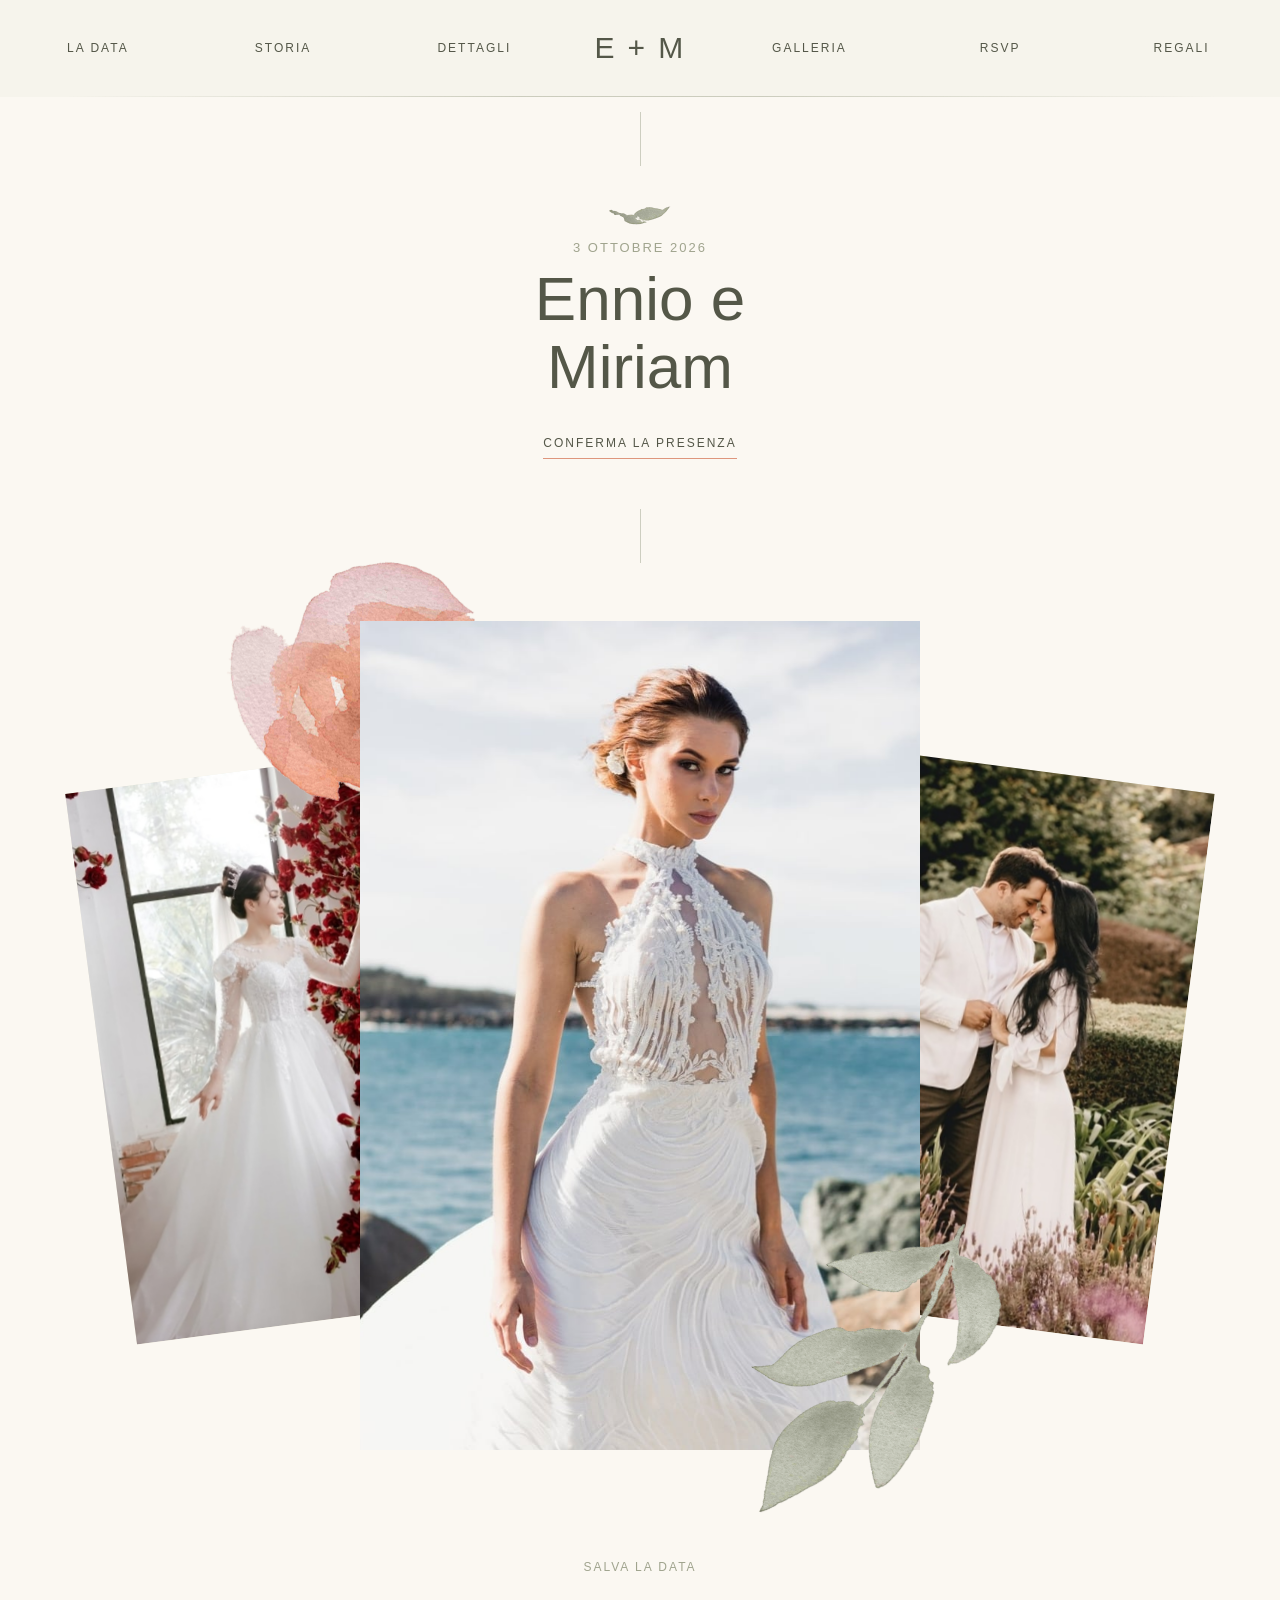
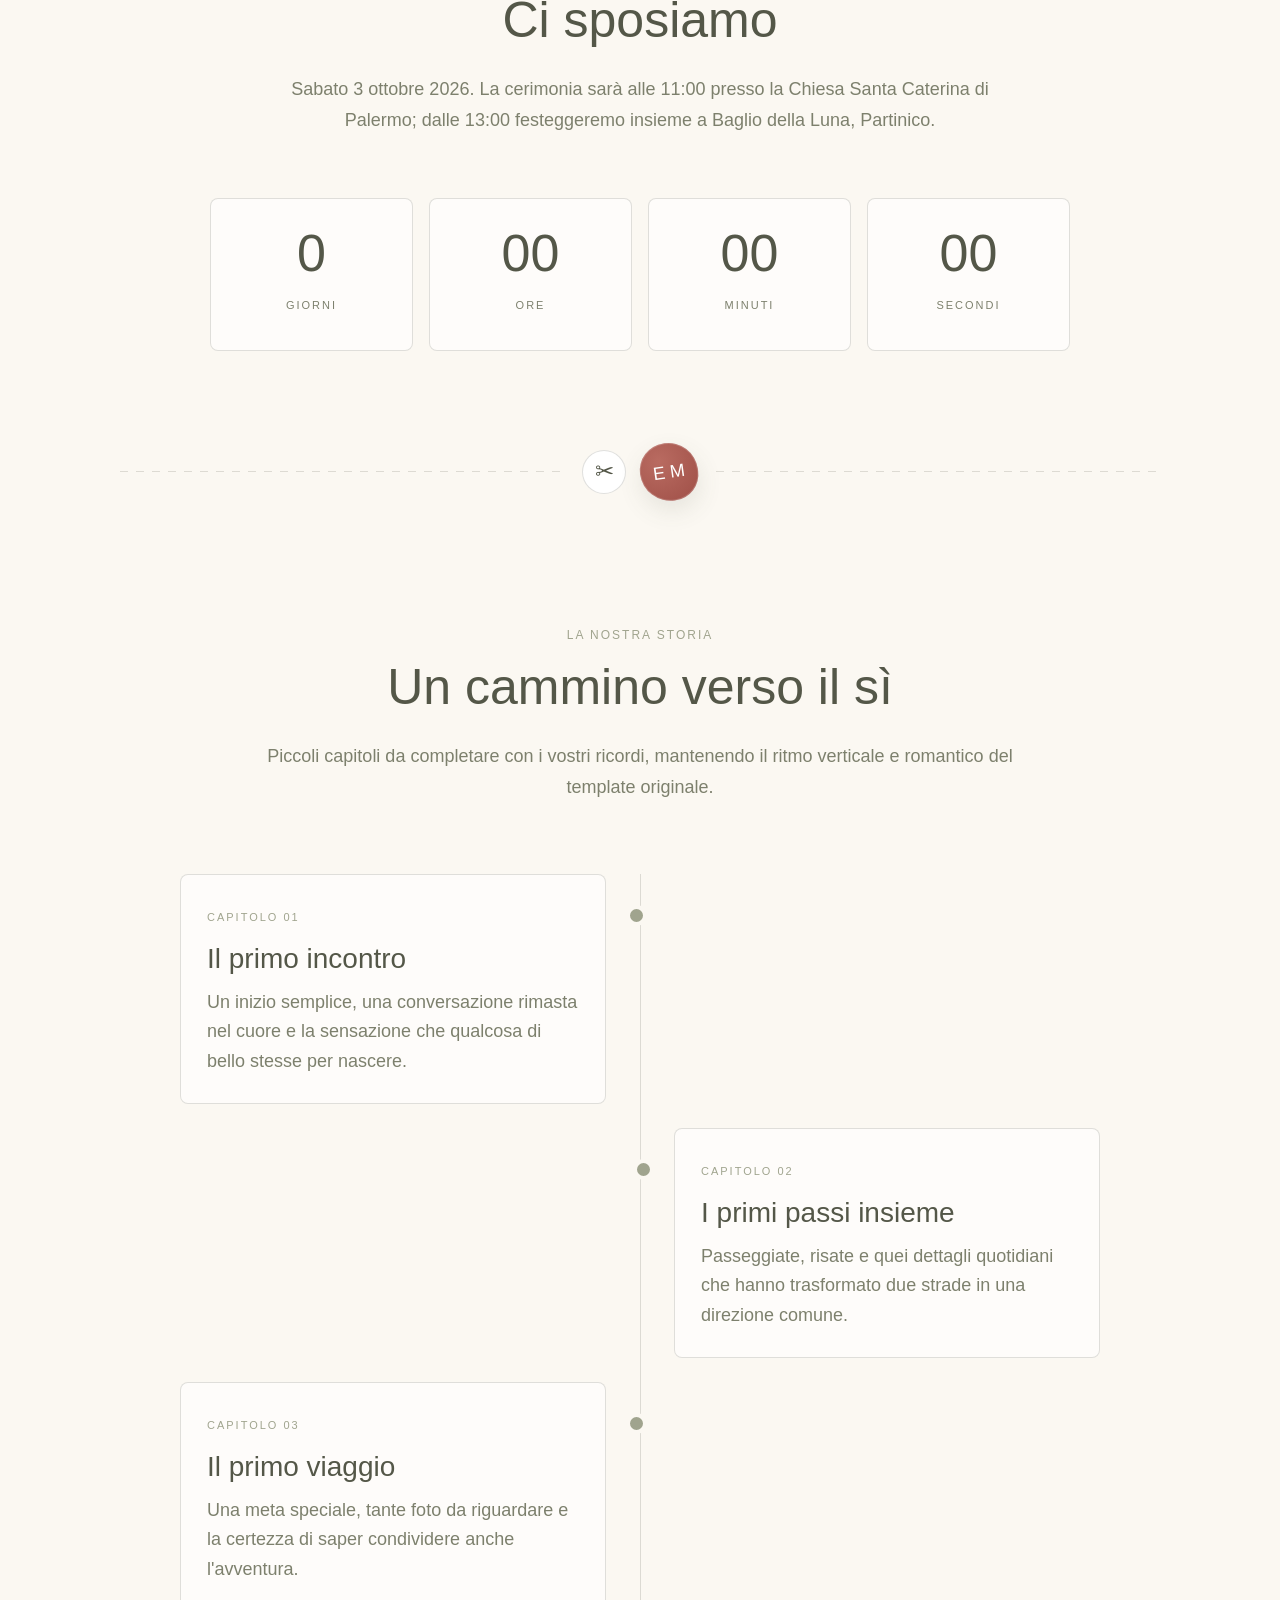
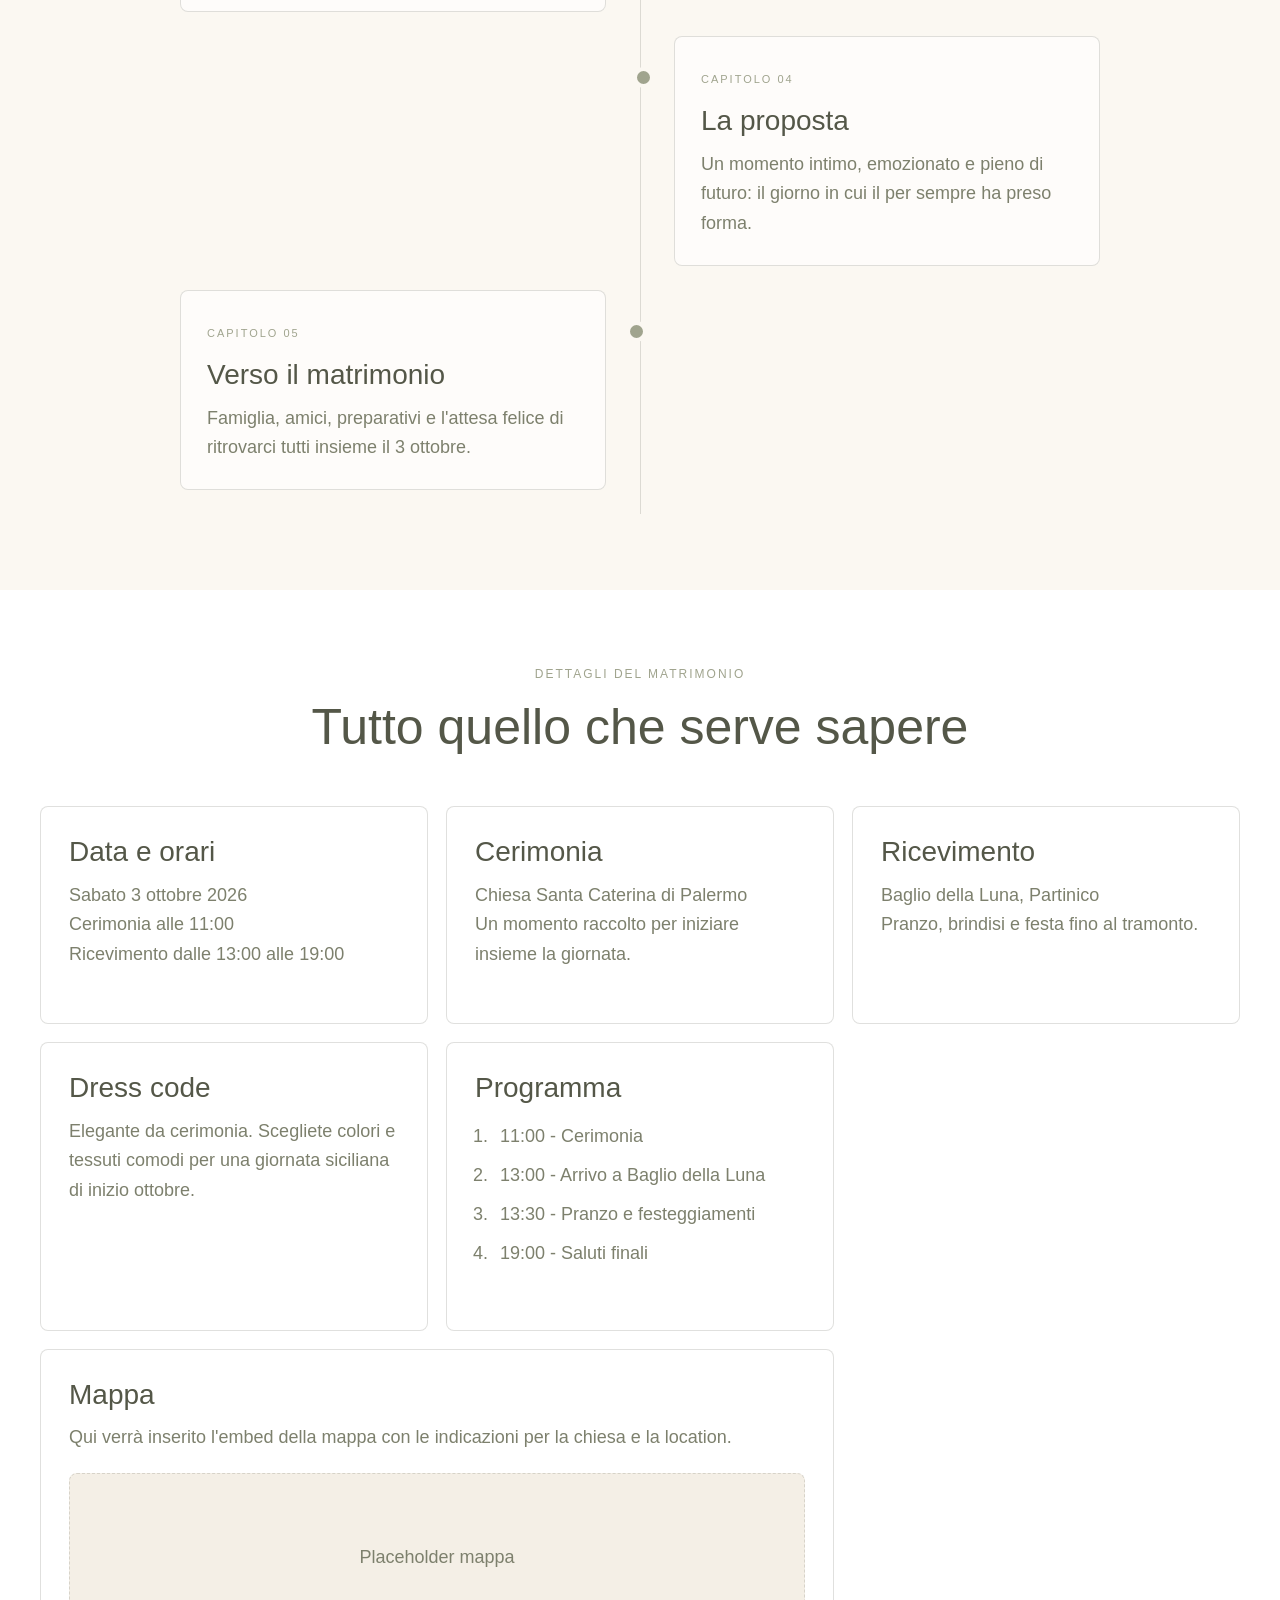
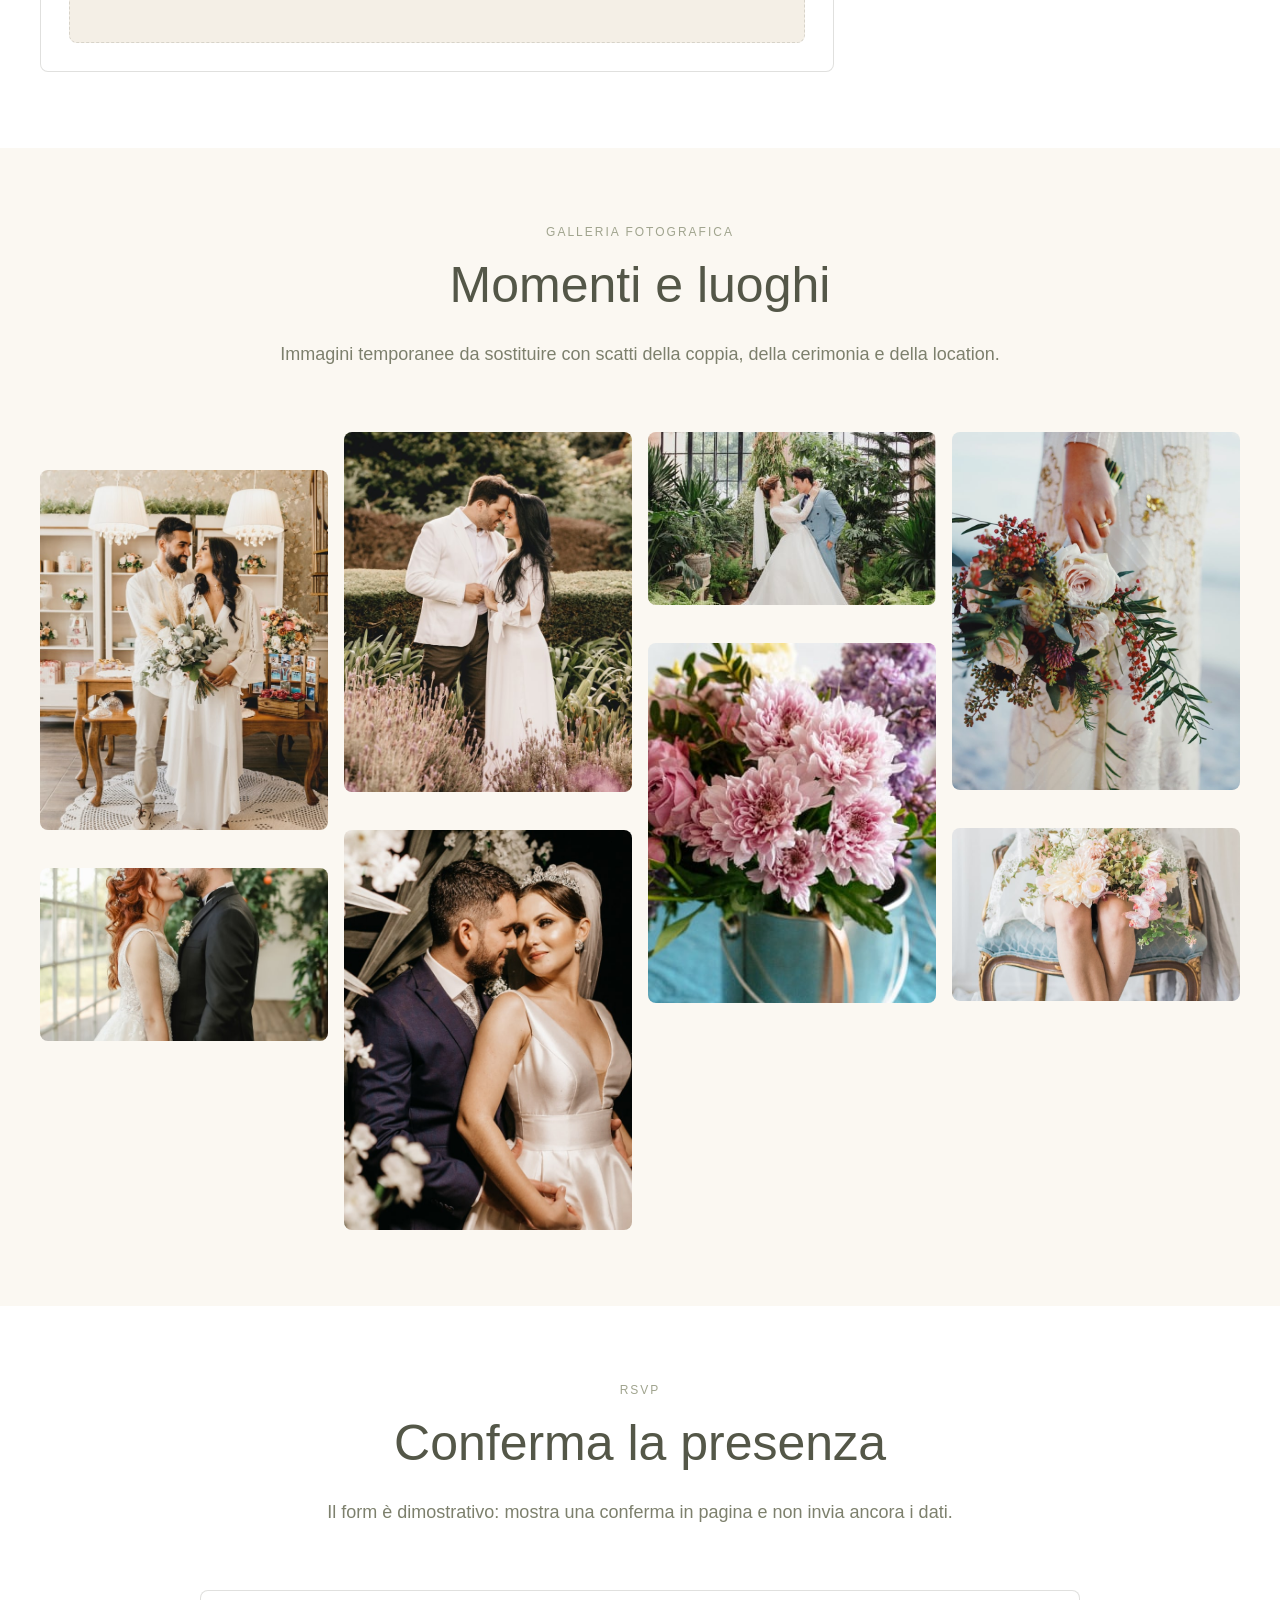
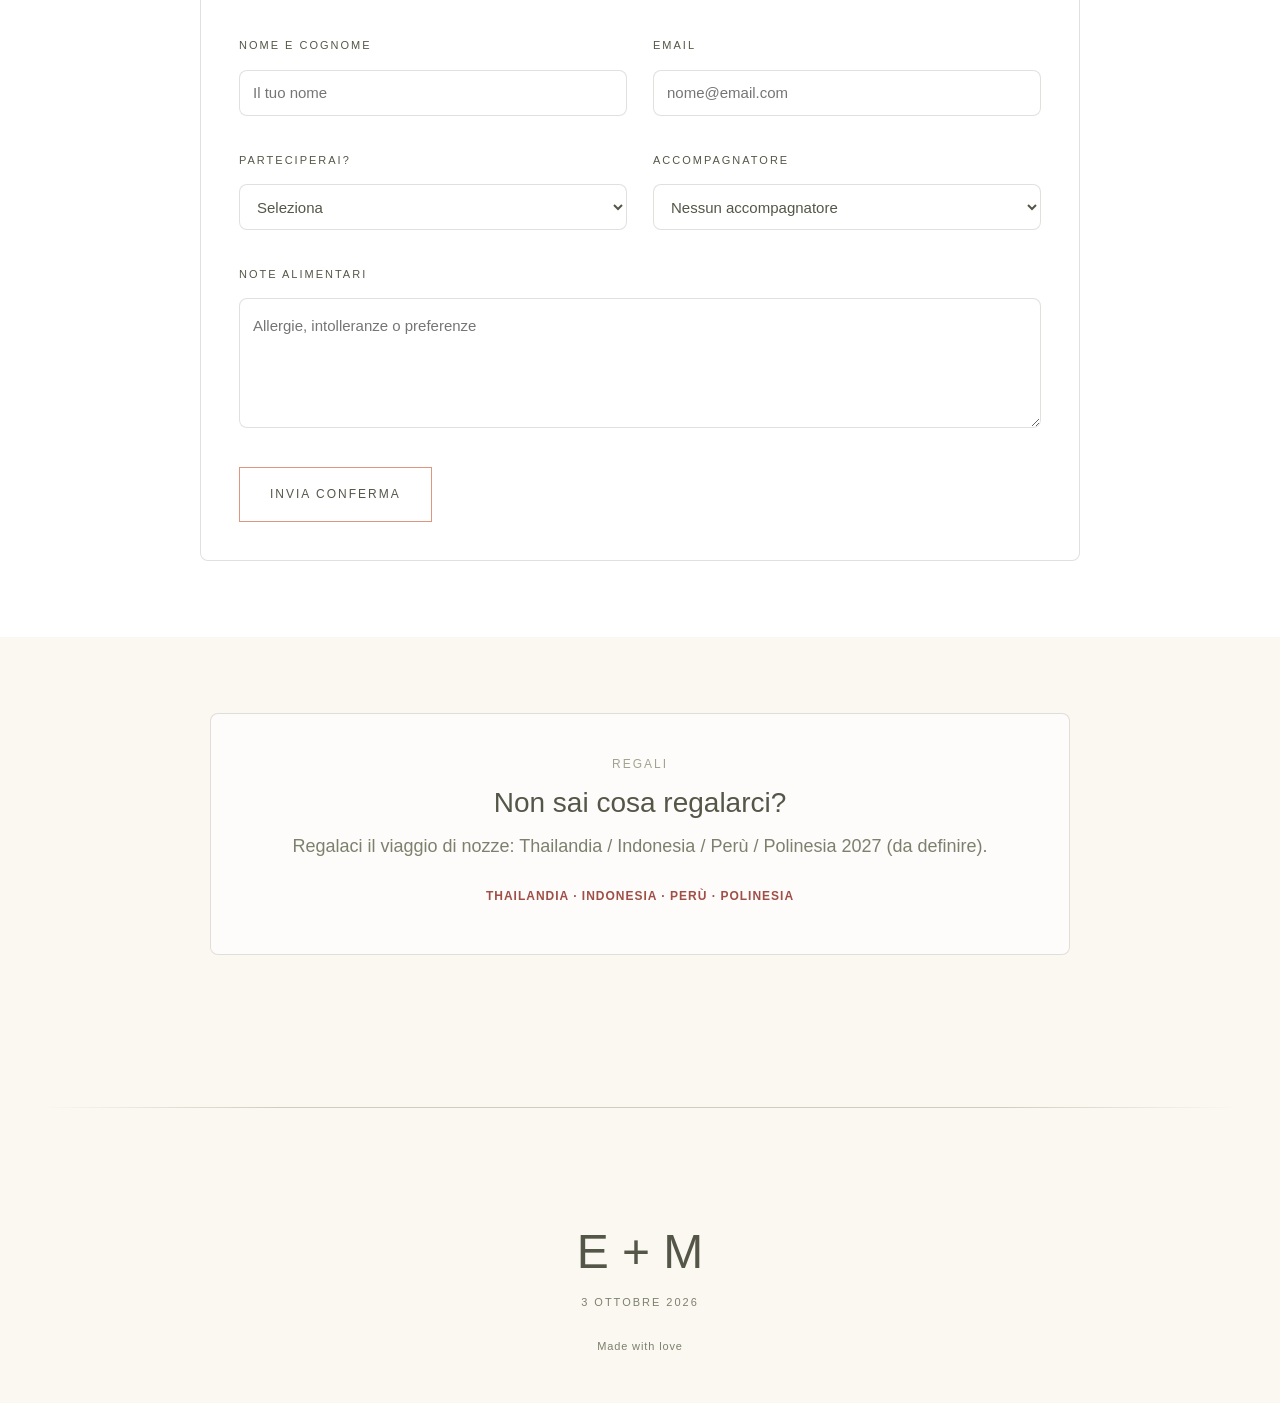
==== commit 3500e018: "format html" ====
--- a/lovio.html
+++ b/lovio.html
@@ -1,8 +1,119 @@
 <!DOCTYPE html>
 <!-- This site was created in Webflow. https://webflow.com -->
 <!-- Last Published: Wed Jan 03 2024 01:55:20 GMT+0000 (Coordinated Universal Time) -->
-<html data-wf-domain="lovio.webflow.io" data-wf-page="6111ae2fda2a0b488c4fa5b3" data-wf-site="6109925e44b6ab8a7601f26a" lang="en" class="w-mod-js w-mod-ix wf-montserrat-n5-active wf-marcellus-n4-active wf-homemadeapple-n4-active wf-montserrat-n1-active wf-montserrat-n2-active wf-montserrat-n3-active wf-montserrat-n4-active wf-montserrat-n6-active wf-montserrat-n7-active wf-montserrat-n9-active wf-montserrat-n8-active wf-montserrat-i1-active wf-montserrat-i2-active wf-montserrat-i3-active wf-montserrat-i4-active wf-montserrat-i6-active wf-montserrat-i5-active wf-montserrat-i8-active wf-montserrat-i7-active wf-montserrat-i9-active wf-active"><head>
-<meta http-equiv="content-type" content="text/html; charset=UTF-8"><style>.wf-force-outline-none[tabindex="-1"]:focus{outline:none;}</style><meta charset="utf-8"><link href="https://assets-global.website-files.com/" rel="preconnect" crossorigin="anonymous"><title>Lovio - Webflow Ecommerce website template</title><meta content="Lovio Webflow Ecommerce template is highly suitable for creating websites for wedding and event agencies, photographers, floristry stores, and more." name="description"><meta content="Lovio - Webflow Ecommerce website template" property="og:title"><meta content="Lovio Webflow Ecommerce template is highly suitable for creating websites for wedding and event agencies, photographers, floristry stores, and more." property="og:description"><meta content="Lovio - Webflow Ecommerce website template" property="twitter:title"><meta content="Lovio Webflow Ecommerce template is highly suitable for creating websites for wedding and event agencies, photographers, floristry stores, and more." property="twitter:description"><meta property="og:type" content="website"><meta content="summary_large_image" name="twitter:card"><meta content="width=device-width, initial-scale=1" name="viewport"><meta content="Webflow" name="generator"><link href="lovio_files/lovio.webflow.39528b056.css" rel="stylesheet" type="text/css"><link href="lovio_files/wedding.css" rel="stylesheet" type="text/css"><link href="https://fonts.googleapis.com/" rel="preconnect"><link href="https://fonts.gstatic.com/" rel="preconnect" crossorigin="anonymous"><script src="lovio_files/webfont.js" type="text/javascript"></script><link rel="stylesheet" href="lovio_files/css.css" media="all"><script type="text/javascript">WebFont.load({  google: {    families: ["Montserrat:100,100italic,200,200italic,300,300italic,400,400italic,500,500italic,600,600italic,700,700italic,800,800italic,900,900italic","Marcellus:regular","Homemade Apple:regular"]  }});</script><script type="text/javascript">!function(o,c){var n=c.documentElement,t=" w-mod-";n.className+=t+"js",("ontouchstart"in o||o.DocumentTouch&&c instanceof DocumentTouch)&&(n.className+=t+"touch")}(window,document);</script><link href="https://cdn.prod.website-files.com/6109925e44b6ab8a7601f26a/61099aa2ed9b94306e5005b9_favicon.png" rel="shortcut icon" type="image/x-icon"><link href="https://cdn.prod.website-files.com/6109925e44b6ab8a7601f26a/61099aac358d371ac29af458_webclip.png" rel="apple-touch-icon"><script type="text/javascript">window.__WEBFLOW_CURRENCY_SETTINGS = {"currencyCode":"USD","symbol":"$","decimal":".","fractionDigits":2,"group":",","template":"{{wf {\"path\":\"symbol\",\"type\":\"PlainText\"} }} {{wf {\"path\":\"amount\",\"type\":\"CommercePrice\"} }} {{wf {\"path\":\"currencyCode\",\"type\":\"PlainText\"} }}","hideDecimalForWholeNumbers":false};</script></head><body><div data-collapse="medium" data-animation="default" data-duration="400" data-easing="ease" data-easing2="ease" role="banner" class="navbar w-nav"><a href="#" class="brand-mobile w-nav-brand"><img src="lovio_files/6109d47bc8f20c016fc04d7b_logo.svg" loading="lazy" alt="" class="logo-mobile"></a><nav role="navigation" class="nav-menu w-nav-menu"><div class="w-layout-grid grid-navbar"><div id="w-node-_07425466-8eb7-6e44-8292-395d2ea97cad-2ea97ca8" class="block-navbar"><div data-hover="true" data-delay="300" class="dropdown w-dropdown"><div class="dropdown-toggle w-dropdown-toggle" id="w-dropdown-toggle-0" aria-controls="w-dropdown-list-0" aria-haspopup="menu" aria-expanded="false" role="button" tabindex="0"><div class="dropdown-text">Home</div><div class="dropdown-icon w-icon-dropdown-toggle" style="transform: translate3d(0px, 0px, 0px) scale3d(1, 1, 1) rotateX(0deg) rotateY(0deg) rotateZ(0deg) skew(0deg); transform-style: preserve-3d;" aria-hidden="true"></div></div><nav class="dropdown-list w-dropdown-list" style="transform: translate3d(0px, 16px, 0px) scale3d(1, 1, 1) rotateX(0deg) rotateY(0deg) rotateZ(0deg) skew(0deg); transform-style: preserve-3d; opacity: 0;" id="w-dropdown-list-0" aria-labelledby="w-dropdown-toggle-0"><a href="https://lovio.webflow.io/home-a" class="dropdown-link w-dropdown-link" tabindex="0">Home A</a><a href="https://lovio.webflow.io/home-b" aria-current="page" class="dropdown-link w-dropdown-link w--current" tabindex="0">Home B</a><a href="https://lovio.webflow.io/home-c" class="dropdown-link w-dropdown-link" tabindex="0">Home C</a></nav></div><a href="https://lovio.webflow.io/portfolio" class="nav-link w-nav-link">Portfolio<br></a><div data-hover="true" data-delay="300" class="dropdown w-dropdown"><div class="dropdown-toggle w-dropdown-toggle" id="w-dropdown-toggle-1" aria-controls="w-dropdown-list-1" aria-haspopup="menu" aria-expanded="false" role="button" tabindex="0"><div class="dropdown-text">Pages</div><div class="dropdown-icon w-icon-dropdown-toggle" style="transform: translate3d(0px, 0px, 0px) scale3d(1, 1, 1) rotateX(0deg) rotateY(0deg) rotateZ(0deg) skew(0deg); transform-style: preserve-3d;" aria-hidden="true"></div></div><nav class="dropdown-list w-dropdown-list" style="transform: translate3d(0px, 16px, 0px) scale3d(1, 1, 1) rotateX(0deg) rotateY(0deg) rotateZ(0deg) skew(0deg); transform-style: preserve-3d; opacity: 0;" id="w-dropdown-list-1" aria-labelledby="w-dropdown-toggle-1"><a href="https://lovio.webflow.io/contact" class="dropdown-link w-dropdown-link" tabindex="0">Contact</a><a href="https://lovio.webflow.io/about/about-a" class="dropdown-link w-dropdown-link" tabindex="0">About A</a><a href="https://lovio.webflow.io/about/about-b" class="dropdown-link w-dropdown-link" tabindex="0">About B</a><a href="https://lovio.webflow.io/about/about-c" class="dropdown-link w-dropdown-link" tabindex="0">About C</a></nav></div></div><a href="https://lovio.webflow.io/" class="brand w-nav-brand"><img src="lovio_files/6109d47bc8f20c016fc04d7b_logo.svg" loading="lazy" alt="" class="logo"></a><div id="w-node-_07425466-8eb7-6e44-8292-395d2ea97ccb-2ea97ca8" class="block-navbar"><a href="https://lovio.webflow.io/blog" class="nav-link w-nav-link">Journal</a><div data-hover="true" data-delay="300" class="dropdown w-dropdown"><div class="dropdown-toggle w-dropdown-toggle" id="w-dropdown-toggle-2" aria-controls="w-dropdown-list-2" aria-haspopup="menu" aria-expanded="false" role="button" tabindex="0"><div class="dropdown-text">Services</div><div class="dropdown-icon w-icon-dropdown-toggle" style="transform: translate3d(0px, 0px, 0px) scale3d(1, 1, 1) rotateX(0deg) rotateY(0deg) rotateZ(0deg) skew(0deg); transform-style: preserve-3d;" aria-hidden="true"></div></div><nav class="dropdown-list w-dropdown-list" style="transform: translate3d(0px, 16px, 0px) scale3d(1, 1, 1) rotateX(0deg) rotateY(0deg) rotateZ(0deg) skew(0deg); transform-style: preserve-3d; opacity: 0;" id="w-dropdown-list-2" aria-labelledby="w-dropdown-toggle-2"><a href="https://lovio.webflow.io/services/services-a" class="dropdown-link w-dropdown-link" tabindex="0">Services A</a><a href="https://lovio.webflow.io/services/services-b" class="dropdown-link w-dropdown-link" tabindex="0">Services B</a><a href="https://lovio.webflow.io/services/services-c" class="dropdown-link w-dropdown-link" tabindex="0">Services C</a></nav></div><a href="https://lovio.webflow.io/shop" class="nav-link w-nav-link">Shop</a></div></div></nav><div class="cart-block"><div data-node-type="commerce-cart-wrapper" data-open-product="" data-wf-cart-type="modal" data-wf-cart-query="query Dynamo3 {
+<html data-wf-domain="lovio.webflow.io" data-wf-page="6111ae2fda2a0b488c4fa5b3" data-wf-site="6109925e44b6ab8a7601f26a"
+  lang="en"
+  class="w-mod-js w-mod-ix wf-montserrat-n5-active wf-marcellus-n4-active wf-homemadeapple-n4-active wf-montserrat-n1-active wf-montserrat-n2-active wf-montserrat-n3-active wf-montserrat-n4-active wf-montserrat-n6-active wf-montserrat-n7-active wf-montserrat-n9-active wf-montserrat-n8-active wf-montserrat-i1-active wf-montserrat-i2-active wf-montserrat-i3-active wf-montserrat-i4-active wf-montserrat-i6-active wf-montserrat-i5-active wf-montserrat-i8-active wf-montserrat-i7-active wf-montserrat-i9-active wf-active">
+
+<head>
+  <meta http-equiv="content-type" content="text/html; charset=UTF-8">
+  <style>
+    .wf-force-outline-none[tabindex="-1"]:focus {
+      outline: none;
+    }
+  </style>
+  <meta charset="utf-8">
+  <link href="https://assets-global.website-files.com/" rel="preconnect" crossorigin="anonymous">
+  <title>Lovio - Webflow Ecommerce website template</title>
+  <meta
+    content="Lovio Webflow Ecommerce template is highly suitable for creating websites for wedding and event agencies, photographers, floristry stores, and more."
+    name="description">
+  <meta content="Lovio - Webflow Ecommerce website template" property="og:title">
+  <meta
+    content="Lovio Webflow Ecommerce template is highly suitable for creating websites for wedding and event agencies, photographers, floristry stores, and more."
+    property="og:description">
+  <meta content="Lovio - Webflow Ecommerce website template" property="twitter:title">
+  <meta
+    content="Lovio Webflow Ecommerce template is highly suitable for creating websites for wedding and event agencies, photographers, floristry stores, and more."
+    property="twitter:description">
+  <meta property="og:type" content="website">
+  <meta content="summary_large_image" name="twitter:card">
+  <meta content="width=device-width, initial-scale=1" name="viewport">
+  <meta content="Webflow" name="generator">
+  <link href="lovio_files/lovio.webflow.39528b056.css" rel="stylesheet" type="text/css">
+  <link href="lovio_files/wedding.css" rel="stylesheet" type="text/css">
+  <link href="https://fonts.googleapis.com/" rel="preconnect">
+  <link href="https://fonts.gstatic.com/" rel="preconnect" crossorigin="anonymous">
+  <script src="lovio_files/webfont.js" type="text/javascript"></script>
+  <link rel="stylesheet" href="lovio_files/css.css" media="all">
+  <script
+    type="text/javascript">WebFont.load({ google: { families: ["Montserrat:100,100italic,200,200italic,300,300italic,400,400italic,500,500italic,600,600italic,700,700italic,800,800italic,900,900italic", "Marcellus:regular", "Homemade Apple:regular"] } });</script>
+  <script
+    type="text/javascript">!function (o, c) { var n = c.documentElement, t = " w-mod-"; n.className += t + "js", ("ontouchstart" in o || o.DocumentTouch && c instanceof DocumentTouch) && (n.className += t + "touch") }(window, document);</script>
+  <link href="https://cdn.prod.website-files.com/6109925e44b6ab8a7601f26a/61099aa2ed9b94306e5005b9_favicon.png"
+    rel="shortcut icon" type="image/x-icon">
+  <link href="https://cdn.prod.website-files.com/6109925e44b6ab8a7601f26a/61099aac358d371ac29af458_webclip.png"
+    rel="apple-touch-icon">
+  <script
+    type="text/javascript">window.__WEBFLOW_CURRENCY_SETTINGS = { "currencyCode": "USD", "symbol": "$", "decimal": ".", "fractionDigits": 2, "group": ",", "template": "{{wf {\"path\":\"symbol\",\"type\":\"PlainText\"} }} {{wf {\"path\":\"amount\",\"type\":\"CommercePrice\"} }} {{wf {\"path\":\"currencyCode\",\"type\":\"PlainText\"} }}", "hideDecimalForWholeNumbers": false };</script>
+</head>
+
+<body>
+  <div data-collapse="medium" data-animation="default" data-duration="400" data-easing="ease" data-easing2="ease"
+    role="banner" class="navbar w-nav"><a href="#" class="brand-mobile w-nav-brand"><img
+        src="lovio_files/6109d47bc8f20c016fc04d7b_logo.svg" loading="lazy" alt="" class="logo-mobile"></a>
+    <nav role="navigation" class="nav-menu w-nav-menu">
+      <div class="w-layout-grid grid-navbar">
+        <div id="w-node-_07425466-8eb7-6e44-8292-395d2ea97cad-2ea97ca8" class="block-navbar">
+          <div data-hover="true" data-delay="300" class="dropdown w-dropdown">
+            <div class="dropdown-toggle w-dropdown-toggle" id="w-dropdown-toggle-0" aria-controls="w-dropdown-list-0"
+              aria-haspopup="menu" aria-expanded="false" role="button" tabindex="0">
+              <div class="dropdown-text">Home</div>
+              <div class="dropdown-icon w-icon-dropdown-toggle"
+                style="transform: translate3d(0px, 0px, 0px) scale3d(1, 1, 1) rotateX(0deg) rotateY(0deg) rotateZ(0deg) skew(0deg); transform-style: preserve-3d;"
+                aria-hidden="true"></div>
+            </div>
+            <nav class="dropdown-list w-dropdown-list"
+              style="transform: translate3d(0px, 16px, 0px) scale3d(1, 1, 1) rotateX(0deg) rotateY(0deg) rotateZ(0deg) skew(0deg); transform-style: preserve-3d; opacity: 0;"
+              id="w-dropdown-list-0" aria-labelledby="w-dropdown-toggle-0"><a href="https://lovio.webflow.io/home-a"
+                class="dropdown-link w-dropdown-link" tabindex="0">Home A</a><a href="https://lovio.webflow.io/home-b"
+                aria-current="page" class="dropdown-link w-dropdown-link w--current" tabindex="0">Home B</a><a
+                href="https://lovio.webflow.io/home-c" class="dropdown-link w-dropdown-link" tabindex="0">Home C</a>
+            </nav>
+          </div><a href="https://lovio.webflow.io/portfolio" class="nav-link w-nav-link">Portfolio<br></a>
+          <div data-hover="true" data-delay="300" class="dropdown w-dropdown">
+            <div class="dropdown-toggle w-dropdown-toggle" id="w-dropdown-toggle-1" aria-controls="w-dropdown-list-1"
+              aria-haspopup="menu" aria-expanded="false" role="button" tabindex="0">
+              <div class="dropdown-text">Pages</div>
+              <div class="dropdown-icon w-icon-dropdown-toggle"
+                style="transform: translate3d(0px, 0px, 0px) scale3d(1, 1, 1) rotateX(0deg) rotateY(0deg) rotateZ(0deg) skew(0deg); transform-style: preserve-3d;"
+                aria-hidden="true"></div>
+            </div>
+            <nav class="dropdown-list w-dropdown-list"
+              style="transform: translate3d(0px, 16px, 0px) scale3d(1, 1, 1) rotateX(0deg) rotateY(0deg) rotateZ(0deg) skew(0deg); transform-style: preserve-3d; opacity: 0;"
+              id="w-dropdown-list-1" aria-labelledby="w-dropdown-toggle-1"><a href="https://lovio.webflow.io/contact"
+                class="dropdown-link w-dropdown-link" tabindex="0">Contact</a><a
+                href="https://lovio.webflow.io/about/about-a" class="dropdown-link w-dropdown-link" tabindex="0">About
+                A</a><a href="https://lovio.webflow.io/about/about-b" class="dropdown-link w-dropdown-link"
+                tabindex="0">About B</a><a href="https://lovio.webflow.io/about/about-c"
+                class="dropdown-link w-dropdown-link" tabindex="0">About C</a></nav>
+          </div>
+        </div><a href="https://lovio.webflow.io/" class="brand w-nav-brand"><img
+            src="lovio_files/6109d47bc8f20c016fc04d7b_logo.svg" loading="lazy" alt="" class="logo"></a>
+        <div id="w-node-_07425466-8eb7-6e44-8292-395d2ea97ccb-2ea97ca8" class="block-navbar"><a
+            href="https://lovio.webflow.io/blog" class="nav-link w-nav-link">Journal</a>
+          <div data-hover="true" data-delay="300" class="dropdown w-dropdown">
+            <div class="dropdown-toggle w-dropdown-toggle" id="w-dropdown-toggle-2" aria-controls="w-dropdown-list-2"
+              aria-haspopup="menu" aria-expanded="false" role="button" tabindex="0">
+              <div class="dropdown-text">Services</div>
+              <div class="dropdown-icon w-icon-dropdown-toggle"
+                style="transform: translate3d(0px, 0px, 0px) scale3d(1, 1, 1) rotateX(0deg) rotateY(0deg) rotateZ(0deg) skew(0deg); transform-style: preserve-3d;"
+                aria-hidden="true"></div>
+            </div>
+            <nav class="dropdown-list w-dropdown-list"
+              style="transform: translate3d(0px, 16px, 0px) scale3d(1, 1, 1) rotateX(0deg) rotateY(0deg) rotateZ(0deg) skew(0deg); transform-style: preserve-3d; opacity: 0;"
+              id="w-dropdown-list-2" aria-labelledby="w-dropdown-toggle-2"><a
+                href="https://lovio.webflow.io/services/services-a" class="dropdown-link w-dropdown-link"
+                tabindex="0">Services A</a><a href="https://lovio.webflow.io/services/services-b"
+                class="dropdown-link w-dropdown-link" tabindex="0">Services B</a><a
+                href="https://lovio.webflow.io/services/services-c" class="dropdown-link w-dropdown-link"
+                tabindex="0">Services C</a></nav>
+          </div><a href="https://lovio.webflow.io/shop" class="nav-link w-nav-link">Shop</a>
+        </div>
+      </div>
+    </nav>
+    <div class="cart-block">
+      <div data-node-type="commerce-cart-wrapper" data-open-product="" data-wf-cart-type="modal" data-wf-cart-query="query Dynamo3 {
   database {
     id
     commerceOrder {
@@ -124,20 +235,443 @@
       quickCheckoutEnabled
     }
   }
-}" data-wf-page-link-href-prefix="" data-wf-cart-duration="400" class="w-commerce-commercecartwrapper cart"><a href="#" data-node-type="commerce-cart-open-link" class="w-commerce-commercecartopenlink cart-button w-inline-block" role="button" aria-haspopup="dialog" aria-label="Open empty cart"><div class="text-cart">Cart</div><img src="lovio_files/611c4ec52765e5a4d79e103a_Shopping%20Cart.svg" loading="lazy" alt="" class="icon-cart"><div data-wf-bindings="%5B%7B%22innerHTML%22%3A%7B%22type%22%3A%22Number%22%2C%22filter%22%3A%7B%22type%22%3A%22numberPrecision%22%2C%22params%22%3A%5B%220%22%2C%22numberPrecision%22%5D%7D%2C%22dataPath%22%3A%22database.commerceOrder.userItemsCount%22%7D%7D%5D" style="display:none" data-count-hide-rule="always" class="w-commerce-commercecartopenlinkcount cart-quantity">0</div></a><div data-node-type="commerce-cart-container-wrapper" style="display:none" class="w-commerce-commercecartcontainerwrapper w-commerce-commercecartcontainerwrapper--cartType-modal cart-wrapper"><div data-node-type="commerce-cart-container" role="dialog" class="w-commerce-commercecartcontainer cart-container"><div class="w-commerce-commercecartheader cart-header"><h4 class="w-commerce-commercecartheading">Your Cart</h4><a href="#" data-node-type="commerce-cart-close-link" class="w-commerce-commercecartcloselink close-button w-inline-block" role="button" aria-label="Close cart"><img src="lovio_files/611c69ec1c6a7bdab32902c9_Close.svg" loading="lazy" alt="" class="icon-close"></a></div><div class="border-ecommerce"></div><div class="w-commerce-commercecartformwrapper"><form data-node-type="commerce-cart-form" style="display:none" class="w-commerce-commercecartform"><script type="text/x-wf-template" id="wf-template-de437f12-be64-24e4-78bc-758f51114cd9">%3Cdiv%20class%3D%22w-commerce-commercecartitem%20cart-item%22%3E%3Cimg%20data-wf-bindings%3D%22%255B%257B%2522src%2522%253A%257B%2522type%2522%253A%2522ImageRef%2522%252C%2522filter%2522%253A%257B%2522type%2522%253A%2522identity%2522%252C%2522params%2522%253A%255B%255D%257D%252C%2522dataPath%2522%253A%2522database.commerceOrder.userItems%255B%255D.sku.f_main_image_4dr%2522%257D%257D%255D%22%20src%3D%22%22%20alt%3D%22%22%20class%3D%22w-commerce-commercecartitemimage%20image-cart-item%20w-dyn-bind-empty%22%2F%3E%3Cdiv%20class%3D%22w-commerce-commercecartiteminfo%22%3E%3Cdiv%20data-wf-bindings%3D%22%255B%257B%2522innerHTML%2522%253A%257B%2522type%2522%253A%2522PlainText%2522%252C%2522filter%2522%253A%257B%2522type%2522%253A%2522identity%2522%252C%2522params%2522%253A%255B%255D%257D%252C%2522dataPath%2522%253A%2522database.commerceOrder.userItems%255B%255D.product.f_name_%2522%257D%257D%255D%22%20class%3D%22w-commerce-commercecartproductname%20cart-item-name%20w-dyn-bind-empty%22%3E%3C%2Fdiv%3E%3Cdiv%20data-wf-bindings%3D%22%255B%257B%2522innerHTML%2522%253A%257B%2522type%2522%253A%2522CommercePrice%2522%252C%2522filter%2522%253A%257B%2522type%2522%253A%2522price%2522%252C%2522params%2522%253A%255B%255D%257D%252C%2522dataPath%2522%253A%2522database.commerceOrder.userItems%255B%255D.price%2522%257D%257D%255D%22%20class%3D%22cart-item-price%22%3E%24%C2%A00.00%C2%A0USD%3C%2Fdiv%3E%3Cscript%20type%3D%22text%2Fx-wf-template%22%20id%3D%22wf-template-de437f12-be64-24e4-78bc-758f51114cdf%22%3E%253Cli%253E%253Cspan%2520data-wf-bindings%253D%2522%25255B%25257B%252522innerHTML%252522%25253A%25257B%252522type%252522%25253A%252522PlainText%252522%25252C%252522filter%252522%25253A%25257B%252522type%252522%25253A%252522identity%252522%25252C%252522params%252522%25253A%25255B%25255D%25257D%25252C%252522dataPath%252522%25253A%252522database.commerceOrder.userItems%25255B%25255D.product.f_sku_properties_3dr%25255B%25255D.name%252522%25257D%25257D%25255D%2522%2520class%253D%2522w-dyn-bind-empty%2522%253E%253C%252Fspan%253E%253Cspan%253E%253A%2520%253C%252Fspan%253E%253Cspan%2520data-wf-bindings%253D%2522%25255B%25257B%252522innerHTML%252522%25253A%25257B%252522type%252522%25253A%252522CommercePropValues%252522%25252C%252522filter%252522%25253A%25257B%252522type%252522%25253A%252522identity%252522%25252C%252522params%252522%25253A%25255B%25255D%25257D%25252C%252522dataPath%252522%25253A%252522database.commerceOrder.userItems%25255B%25255D.product.f_sku_properties_3dr%25255B%25255D%252522%25257D%25257D%25255D%2522%2520class%253D%2522w-dyn-bind-empty%2522%253E%253C%252Fspan%253E%253C%252Fli%253E%3C%2Fscript%3E%3Cul%20data-wf-bindings%3D%22%255B%257B%2522optionSets%2522%253A%257B%2522type%2522%253A%2522CommercePropTable%2522%252C%2522filter%2522%253A%257B%2522type%2522%253A%2522identity%2522%252C%2522params%2522%253A%255B%255D%257D%252C%2522dataPath%2522%253A%2522database.commerceOrder.userItems%255B%255D.product.f_sku_properties_3dr%5B%5D%2522%257D%257D%252C%257B%2522optionValues%2522%253A%257B%2522type%2522%253A%2522CommercePropValues%2522%252C%2522filter%2522%253A%257B%2522type%2522%253A%2522identity%2522%252C%2522params%2522%253A%255B%255D%257D%252C%2522dataPath%2522%253A%2522database.commerceOrder.userItems%255B%255D.sku.f_sku_values_3dr%2522%257D%257D%255D%22%20class%3D%22w-commerce-commercecartoptionlist%22%20data-wf-collection%3D%22database.commerceOrder.userItems%255B%255D.product.f_sku_properties_3dr%22%20data-wf-template-id%3D%22wf-template-de437f12-be64-24e4-78bc-758f51114cdf%22%3E%3Cli%3E%3Cspan%20data-wf-bindings%3D%22%255B%257B%2522innerHTML%2522%253A%257B%2522type%2522%253A%2522PlainText%2522%252C%2522filter%2522%253A%257B%2522type%2522%253A%2522identity%2522%252C%2522params%2522%253A%255B%255D%257D%252C%2522dataPath%2522%253A%2522database.commerceOrder.userItems%255B%255D.product.f_sku_properties_3dr%255B%255D.name%2522%257D%257D%255D%22%20class%3D%22w-dyn-bind-empty%22%3E%3C%2Fspan%3E%3Cspan%3E%3A%20%3C%2Fspan%3E%3Cspan%20data-wf-bindings%3D%22%255B%257B%2522innerHTML%2522%253A%257B%2522type%2522%253A%2522CommercePropValues%2522%252C%2522filter%2522%253A%257B%2522type%2522%253A%2522identity%2522%252C%2522params%2522%253A%255B%255D%257D%252C%2522dataPath%2522%253A%2522database.commerceOrder.userItems%255B%255D.product.f_sku_properties_3dr%255B%255D%2522%257D%257D%255D%22%20class%3D%22w-dyn-bind-empty%22%3E%3C%2Fspan%3E%3C%2Fli%3E%3C%2Ful%3E%3Ca%20href%3D%22%23%22%20role%3D%22%22%20data-wf-bindings%3D%22%255B%257B%2522data-commerce-sku-id%2522%253A%257B%2522type%2522%253A%2522ItemRef%2522%252C%2522filter%2522%253A%257B%2522type%2522%253A%2522identity%2522%252C%2522params%2522%253A%255B%255D%257D%252C%2522dataPath%2522%253A%2522database.commerceOrder.userItems%255B%255D.sku.id%2522%257D%257D%255D%22%20class%3D%22remove-button%20w-inline-block%22%20data-wf-cart-action%3D%22remove-item%22%20data-commerce-sku-id%3D%22%22%20aria-label%3D%22Remove%20item%20from%20cart%22%3E%3Cdiv%20class%3D%22text-remove%22%3ERemove%3C%2Fdiv%3E%3C%2Fa%3E%3C%2Fdiv%3E%3Cinput%20data-wf-bindings%3D%22%255B%257B%2522value%2522%253A%257B%2522type%2522%253A%2522Number%2522%252C%2522filter%2522%253A%257B%2522type%2522%253A%2522numberPrecision%2522%252C%2522params%2522%253A%255B%25220%2522%252C%2522numberPrecision%2522%255D%257D%252C%2522dataPath%2522%253A%2522database.commerceOrder.userItems%255B%255D.count%2522%257D%257D%252C%257B%2522data-commerce-sku-id%2522%253A%257B%2522type%2522%253A%2522ItemRef%2522%252C%2522filter%2522%253A%257B%2522type%2522%253A%2522identity%2522%252C%2522params%2522%253A%255B%255D%257D%252C%2522dataPath%2522%253A%2522database.commerceOrder.userItems%255B%255D.sku.id%2522%257D%257D%255D%22%20class%3D%22w-commerce-commercecartquantity%20cart-quantity-item%22%20required%3D%22%22%20pattern%3D%22%5E%5B0-9%5D%2B%24%22%20inputMode%3D%22numeric%22%20type%3D%22number%22%20name%3D%22quantity%22%20autoComplete%3D%22off%22%20data-wf-cart-action%3D%22update-item-quantity%22%20data-commerce-sku-id%3D%22%22%20value%3D%221%22%2F%3E%3C%2Fdiv%3E</script><div class="w-commerce-commercecartlist cart-list" data-wf-collection="database.commerceOrder.userItems" data-wf-template-id="wf-template-de437f12-be64-24e4-78bc-758f51114cd9"></div><div class="border-ecommerce"></div><div class="w-commerce-commercecartfooter cart-footer"><div aria-live="" aria-atomic="false" class="w-commerce-commercecartlineitem cart-line-item"><div>Subtotal</div><div data-wf-bindings="%5B%7B%22innerHTML%22%3A%7B%22type%22%3A%22CommercePrice%22%2C%22filter%22%3A%7B%22type%22%3A%22price%22%2C%22params%22%3A%5B%5D%7D%2C%22dataPath%22%3A%22database.commerceOrder.subtotal%22%7D%7D%5D" class="w-commerce-commercecartordervalue text-subtotal"></div></div><div><div data-wf-paypal-button="{&quot;tagline&quot;:false,&quot;layout&quot;:&quot;horizontal&quot;,&quot;color&quot;:&quot;blue&quot;,&quot;shape&quot;:&quot;rect&quot;,&quot;label&quot;:&quot;paypal&quot;,&quot;note&quot;:false}" class="paypal"></div><div data-node-type="commerce-cart-quick-checkout-actions" style="display:none" class="web-payments"><a role="button" aria-haspopup="dialog" aria-label="Apple Pay" data-node-type="commerce-cart-apple-pay-button" style="background-image:-webkit-named-image(apple-pay-logo-white);background-size:100% 50%;background-position:50% 50%;background-repeat:no-repeat" class="w-commerce-commercecartapplepaybutton apple-pay" tabindex="0"><div></div></a><a role="button" tabindex="0" aria-haspopup="dialog" data-node-type="commerce-cart-quick-checkout-button" style="display:none" class="w-commerce-commercecartquickcheckoutbutton pay-with-browser"><svg class="w-commerce-commercequickcheckoutgoogleicon" xmlns="http://www.w3.org/2000/svg" xlink="http://www.w3.org/1999/xlink" width="16" height="16" viewBox="0 0 16 16"><defs><polygon id="google-mark-a" points="0 .329 3.494 .329 3.494 7.649 0 7.649"></polygon><polygon id="google-mark-c" points=".894 0 13.169 0 13.169 6.443 .894 6.443"></polygon></defs><g fill="none" fill-rule="evenodd"><path fill="#4285F4" d="M10.5967,12.0469 L10.5967,14.0649 L13.1167,14.0649 C14.6047,12.6759 15.4577,10.6209 15.4577,8.1779 C15.4577,7.6339 15.4137,7.0889 15.3257,6.5559 L7.8887,6.5559 L7.8887,9.6329 L12.1507,9.6329 C11.9767,10.6119 11.4147,11.4899 10.5967,12.0469"></path><path fill="#34A853" d="M7.8887,16 C10.0137,16 11.8107,15.289 13.1147,14.067 C13.1147,14.066 13.1157,14.065 13.1167,14.064 L10.5967,12.047 C10.5877,12.053 10.5807,12.061 10.5727,12.067 C9.8607,12.556 8.9507,12.833 7.8887,12.833 C5.8577,12.833 4.1387,11.457 3.4937,9.605 L0.8747,9.605 L0.8747,11.648 C2.2197,14.319 4.9287,16 7.8887,16"></path><g transform="translate(0 4)"><mask id="google-mark-b" fill="#fff"><use xlink:href="#google-mark-a"></use></mask><path fill="#FBBC04" d="M3.4639,5.5337 C3.1369,4.5477 3.1359,3.4727 3.4609,2.4757 L3.4639,2.4777 C3.4679,2.4657 3.4749,2.4547 3.4789,2.4427 L3.4939,0.3287 L0.8939,0.3287 C0.8799,0.3577 0.8599,0.3827 0.8459,0.4117 C-0.2821,2.6667 -0.2821,5.3337 0.8459,7.5887 L0.8459,7.5997 C0.8549,7.6167 0.8659,7.6317 0.8749,7.6487 L3.4939,5.6057 C3.4849,5.5807 3.4729,5.5587 3.4639,5.5337" mask="url(#google-mark-b)"></path></g><mask id="google-mark-d" fill="#fff"><use xlink:href="#google-mark-c"></use></mask><path fill="#EA4335" d="M0.894,4.3291 L3.478,6.4431 C4.113,4.5611 5.843,3.1671 7.889,3.1671 C9.018,3.1451 10.102,3.5781 10.912,4.3671 L13.169,2.0781 C11.733,0.7231 9.85,-0.0219 7.889,0.0001 C4.941,0.0001 2.245,1.6791 0.894,4.3291" mask="url(#google-mark-d)"></path></g></svg><svg class="w-commerce-commercequickcheckoutmicrosofticon" xmlns="http://www.w3.org/2000/svg" width="16" height="16" viewBox="0 0 16 16"><g fill="none" fill-rule="evenodd"><polygon fill="#F05022" points="7 7 1 7 1 1 7 1"></polygon><polygon fill="#7DB902" points="15 7 9 7 9 1 15 1"></polygon><polygon fill="#00A4EE" points="7 15 1 15 1 9 7 9"></polygon><polygon fill="#FFB700" points="15 15 9 15 9 9 15 9"></polygon></g></svg><div>Pay with browser.</div></a></div><a href="https://lovio.webflow.io/checkout" value="Continue to Checkout" data-node-type="cart-checkout-button" class="w-commerce-commercecartcheckoutbutton checkout-button" data-loading-text="Hang Tight...">Continue to Checkout</a></div></div></form><div class="w-commerce-commercecartemptystate cart-empty-state"><div class="text-cart-empty">There are not items in your cart.</div><a href="https://lovio.webflow.io/shop" class="button w-button">Back To Shop</a></div><div aria-live="" style="display:none" data-node-type="commerce-cart-error" class="w-commerce-commercecarterrorstate cart-error-state"><div class="text-error w-cart-error-msg" data-w-cart-quantity-error="Product is not available in this quantity." data-w-cart-general-error="Something went wrong when adding this item to the cart." data-w-cart-checkout-error="Checkout is disabled on this site." data-w-cart-cart_order_min-error="The order minimum was not met. Add more items to your cart to continue." data-w-cart-subscription_error-error="Before you purchase, please use your email invite to verify your address so we can send order updates.">Product is not available in this quantity.</div></div></div></div></div></div></div><div class="menu-button w-nav-button" style="-webkit-user-select: text;" aria-label="menu" role="button" tabindex="0" aria-controls="w-nav-overlay-0" aria-haspopup="menu" aria-expanded="false"><img src="lovio_files/611c5e91d1971567b139e90e_Menu.svg" loading="lazy" alt="" class="icon-menu"></div><div class="border-nav" style="will-change: opacity; opacity: 0.144;"></div><div class="w-nav-overlay" data-wf-ignore="" id="w-nav-overlay-0"></div></div><div data-w-id="65d9ebc3-8b99-aaed-b18e-cc89a3be0aa1" class="overflow"><div class="section-hero"><div class="content"><div class="hero-top"><div class="border-top"></div><img src="lovio_files/610b3993bc98ff5499b83f82_subtitle.png" loading="lazy" alt="" width="62" class="image-subtitle" style="transform: translate3d(0px, 0px, 0px) scale3d(1, 1, 1) rotateX(0deg) rotateY(0deg) rotateZ(0deg) skew(0deg); transform-style: preserve-3d; opacity: 1;"><div class="subtitle">Legendary parties<br></div><h1 class="heading-hero">Destination Wedding Planners &amp; Event Designers</h1><a href="https://lovio.webflow.io/contact" class="link">Book A Consult</a><div class="border-down"></div></div><div data-w-id="a933ad68-d409-e29c-15f6-c3aeaee44bf7" class="hero---b"><div class="block-hero---b"><div class="overflow-hero---b-left" style="will-change: transform; transform: translate3d(-5.036%, 1.0072vh, 0px) scale3d(1, 1, 1) rotateX(0deg) rotateY(0deg) rotateZ(-6.3831deg) skew(0deg); transform-style: preserve-3d;"><img class="image-hero---b" src="lovio_files/6111b971be7bddceae1d154c_home_b2_002.jpg" alt="" style="opacity: 1; will-change: transform; transform: translate3d(0px, 0px, 0px) scale3d(1.05639, 1.05639, 1) rotateX(0deg) rotateY(0deg) rotateZ(0deg) skew(0deg); transform-style: preserve-3d;" sizes="(max-width: 479px) 51vw, (max-width: 767px) 49vw, 375.1875px" data-w-id="a2887408-48c0-80f0-2d63-b3c74e04d9c6" loading="lazy" srcset="lovio_files/6111b971be7bddceae1d154c_home_b2-p-500.jpeg 500w, lovio_files/6111b971be7bddceae1d154c_home_b2-p-800.jpeg 800w, lovio_files/6111b971be7bddceae1d154c_home_b2.jpg 803w"></div><div class="overflow-hero---b-right" style="will-change: transform; transform: translate3d(5.036%, 1.0072vh, 0px) scale3d(1, 1, 1) rotateX(0deg) rotateY(0deg) rotateZ(6.3831deg) skew(0deg); transform-style: preserve-3d;"><img class="image-hero---b" src="lovio_files/610b4126b00a600bfdb60d4b_home_a2_002.jpg" alt="" style="opacity: 1; will-change: transform; transform: translate3d(0px, 0px, 0px) scale3d(1.05639, 1.05639, 1) rotateX(0deg) rotateY(0deg) rotateZ(0deg) skew(0deg); transform-style: preserve-3d;" sizes="(max-width: 479px) 51vw, (max-width: 767px) 49vw, 375.1875px" data-w-id="48f4a930-f074-5407-ace1-02f74ffeeff3" loading="lazy" srcset="lovio_files/610b4126b00a600bfdb60d4b_home_a2-p-500.jpeg 500w, lovio_files/610b4126b00a600bfdb60d4b_home_a2-p-800.jpeg 800w, lovio_files/610b4126b00a600bfdb60d4b_home_a2.jpg 803w"></div><div class="overflow-hero---b" style="will-change: transform; transform: translate3d(0px, 0.5036vh, 0px) scale3d(1, 1, 1) rotateX(0deg) rotateY(0deg) rotateZ(0deg) skew(0deg); transform-style: preserve-3d;"><img class="image-hero---b" src="lovio_files/6111b9713dd3cba82cce3b0e_home_b1_002.jpg" alt="" style="opacity: 1; will-change: transform; transform: translate3d(0px, 0px, 0px) scale3d(1.05639, 1.05639, 1) rotateX(0deg) rotateY(0deg) rotateZ(0deg) skew(0deg); transform-style: preserve-3d;" sizes="(max-width: 479px) 77vw, (max-width: 767px) 73vw, 560px" data-w-id="a5a1e781-88d4-4a93-9d22-2794f016f784" loading="lazy" srcset="lovio_files/6111b9713dd3cba82cce3b0e_home_b1-p-500.jpeg 500w, lovio_files/6111b9713dd3cba82cce3b0e_home_b1-p-800.jpeg 800w, lovio_files/6111b9713dd3cba82cce3b0e_home_b1.jpg 908w"></div><img src="lovio_files/610b43d6b6c024c89d1812f4_flower_1.png" loading="eager" style="opacity: 1; will-change: transform; transform: translate3d(4.4676%, 0.3831vh, 0px) scale3d(1, 1, 1) rotateX(0deg) rotateY(0deg) rotateZ(-2.9712deg) skew(0deg); transform-style: preserve-3d;" data-w-id="6f8b77de-a69c-f8f8-6e3a-efd9cff13160" alt="" class="flower-hero---b1"><img src="lovio_files/610c8b9340aaf73485f72d60_flower_9.png" loading="eager" style="opacity: 1; will-change: transform; transform: translate3d(0px, 1.6313vh, 0px) scale3d(1, 1, 1) rotateX(0deg) rotateY(0deg) rotateZ(32.0288deg) skew(0deg); transform-style: preserve-3d;" data-w-id="2f852d4e-a41f-b2c3-95ae-3885143958fa" alt="" class="flower-hero---b2"></div></div></div></div><div class="section"><div class="content"><div class="w-layout-grid grid-3-columns"><div class="block-service"><img src="lovio_files/6113208e462ce0eb607c0c58_service_icon_1.png" loading="lazy" width="69" alt="" class="icon-flower"><a href="https://lovio.webflow.io/services/services-b" class="link-service w-inline-block"><h4 class="heading-service">Weddings</h4></a><p class="paragraph-service">Adipiscing mauris sed metus dictum eget morbi aliquet. Sit neque tempus eget dictum velit tristique.</p><a href="https://lovio.webflow.io/services/services-b" class="link">learn more</a></div><div class="block-service"><img src="lovio_files/6113208e06825a1dbd654f3f_service_icon_2.png" loading="lazy" width="69" alt="" class="icon-flower"><a href="https://lovio.webflow.io/services/services-b" class="link-service w-inline-block"><h4 class="heading-service">Event Design</h4></a><p class="paragraph-service">Lectus sit turpis iaculis eu non sed turpis suscipit facilisi. Lorem morbi non morbi id aliquam. Urna adipiscing odio.</p><a href="https://lovio.webflow.io/services/services-b" class="link">learn more</a></div><div class="block-service"><img src="lovio_files/6113208e462ce00deb7c0c59_service_icon_3.png" loading="lazy" width="69" alt="" class="icon-flower"><a href="https://lovio.webflow.io/services/services-b" class="link-service w-inline-block"><h4 class="heading-service">Branding</h4></a><p class="paragraph-service">Tristique sodales consectetur lectus feugiat molestie. Condimentum eu faucibus dictum adipiscing.</p><a href="https://lovio.webflow.io/services/services-b" class="link">learn more</a></div></div></div></div><div class="section"><div class="content"><div class="w-layout-grid grid-2-columns"><div class="block-text"><img src="lovio_files/610b3993bc98ff5499b83f82_subtitle.png" loading="lazy" alt="" width="62" class="image-subtitle" style="transform: translate3d(0px, 0px, 0px) scale3d(1, 1, 1) rotateX(0deg) rotateY(0deg) rotateZ(0deg) skew(0deg); transform-style: preserve-3d; opacity: 1;"><div class="subtitle">who we are<br></div><h2 class="heading">Weave story into every thread of your event</h2><p class="paragraph">Cras
- urna sed purus magna morbi morbi congue suspendisse. Est faucibus 
-hendrerit donec nisi, feugiat suscipit eu, sit. Orci euismod nibh.</p><a href="https://lovio.webflow.io/about/about-b" class="button w-button">more about us</a></div><div id="w-node-d2c3c59b-1a97-3502-f554-d81e9dc17c1d-8c4fa5b3" data-w-id="d2c3c59b-1a97-3502-f554-d81e9dc17c1d" class="block-image"><div class="overflow-image" style="will-change: transform; transform: translate3d(0px, -2.99904vh, 0px) scale3d(1, 1, 1) rotateX(0deg) rotateY(0deg) rotateZ(4.9984deg) skew(0deg); transform-style: preserve-3d;"><img class="image" src="lovio_files/610c80ecf92b9227f9cf593e_img_1_002.jpg" alt="" style="opacity: 1; will-change: transform; transform: translate3d(0px, 0px, 0px) scale3d(1.00002, 1.00002, 1) rotateX(0deg) rotateY(0deg) rotateZ(0deg) skew(0deg); transform-style: preserve-3d;" sizes="(max-width: 767px) 80vw, (max-width: 991px) 81vw, 77vw" data-w-id="d2c3c59b-1a97-3502-f554-d81e9dc17c1f" loading="lazy" srcset="lovio_files/610c80ecf92b9227f9cf593e_img_1-p-500.jpeg 500w, lovio_files/610c80ecf92b9227f9cf593e_img_1-p-800.jpeg 800w, lovio_files/610c80ecf92b9227f9cf593e_img_1.jpg 805w"></div><img src="lovio_files/610c8b9392065e16f1e8152e_flower_5.png" loading="eager" style="opacity: 1; will-change: transform; transform: translate3d(-15.9936%, -4.9984vh, 0px) scale3d(1, 1, 1) rotateX(0deg) rotateY(0deg) rotateZ(-17.0056deg) skew(0deg); transform-style: preserve-3d;" data-w-id="d2c3c59b-1a97-3502-f554-d81e9dc17c21" alt="" class="flower---a"></div></div></div></div><div class="section"><div class="content"><div class="w-layout-grid grid-2-columns"><div data-w-id="db7bd005-1a18-6449-a799-fef941c81603" class="block-image"><div class="overflow-image" style="will-change: transform; transform: translate3d(0px, -2.99904vh, 0px) scale3d(1, 1, 1) rotateX(0deg) rotateY(0deg) rotateZ(4.9984deg) skew(0deg); transform-style: preserve-3d;"><img class="image" src="lovio_files/610c80ec3798f1029502d222_img_3_002.jpg" alt="" style="opacity: 1; will-change: transform; transform: translate3d(0px, 0px, 0px) scale3d(1.00002, 1.00002, 1) rotateX(0deg) rotateY(0deg) rotateZ(0deg) skew(0deg); transform-style: preserve-3d;" sizes="(max-width: 767px) 80vw, (max-width: 991px) 81vw, 77vw" data-w-id="db7bd005-1a18-6449-a799-fef941c81605" loading="lazy" srcset="lovio_files/610c80ec3798f1029502d222_img_3-p-500.jpeg 500w, lovio_files/610c80ec3798f1029502d222_img_3-p-800.jpeg 800w, lovio_files/610c80ec3798f1029502d222_img_3.jpg 805w"></div><img src="lovio_files/610b43d611194a874e2d3f7f_flower_2.png" loading="eager" style="opacity: 1; will-change: transform; transform: translate3d(4.9968%, -4.99792vh, 0px) scale3d(1, 1, 1) rotateX(0deg) rotateY(0deg) rotateZ(-14.9949deg) skew(0deg); transform-style: preserve-3d;" data-w-id="db7bd005-1a18-6449-a799-fef941c81606" alt="" class="flower---b"></div><div class="block-text"><img src="lovio_files/610b3993bc98ff5499b83f82_subtitle.png" loading="lazy" alt="" width="62" class="image-subtitle" style="transform: translate3d(0px, 0px, 0px) scale3d(1, 1, 1) rotateX(0deg) rotateY(0deg) rotateZ(0deg) skew(0deg); transform-style: preserve-3d; opacity: 1;"><div class="subtitle">What We Do<br></div><h2 class="heading">We are concept creators. We tell your story.</h2><p class="paragraph">Lorem
- ipsum dolor sit amet, consectetur adipiscing elit. Enim tincidunt magna
- viverra nibh scelerisque lorem ipsum adipiscing dolor.</p><a href="https://lovio.webflow.io/services/services-b" class="button w-button">more Services</a></div></div></div></div><div class="section"><div class="content"><div class="block-heading margin"><img src="lovio_files/610b3993bc98ff5499b83f82_subtitle.png" loading="lazy" alt="" width="62" class="image-subtitle" style="transform: translate3d(0px, 0px, 0px) scale3d(1, 1, 1) rotateX(0deg) rotateY(0deg) rotateZ(0deg) skew(0deg); transform-style: preserve-3d; opacity: 1;"><div class="subtitle">Portfolio<br></div><h2 class="heading">Event design to make your heart skip a beat</h2></div><div class="collection-list-wrapper---portfolio w-dyn-list"><div role="list" class="collection-list---portfolio w-dyn-items"><div role="listitem" class="collection-item---portfolio w-dyn-item"><a href="https://lovio.webflow.io/portfolio/jennifer-oliver" class="overflow-portfolio w-inline-block"><img data-w-id="128ec803-9ac1-d8f2-30b6-977b84c058b3" loading="lazy" style="opacity: 1;" src="lovio_files/610dee1a9558a9c39348d5d3_portfolio_1.jpg" alt="Jennifer &amp; Oliver" sizes="(max-width: 479px) 100vw, (max-width: 767px) 46vw, (max-width: 991px) 23vw, 22vw" srcset="lovio_files/610dee1a9558a9c39348d5d3_portfolio_1-p-500.jpeg 500w, lovio_files/610dee1a9558a9c39348d5d3_portfolio_1.jpg 628w" class="image-portfolio"></a><div class="block-portfolio"><a href="https://lovio.webflow.io/portfolio/jennifer-oliver" class="link-portfolio w-inline-block"><h5 class="heading-portfolio">Jennifer &amp; Oliver</h5></a><a href="https://lovio.webflow.io/portfolio/jennifer-oliver" class="link">learn more</a></div></div><div role="listitem" class="collection-item---portfolio w-dyn-item"><a href="https://lovio.webflow.io/portfolio/briana-richard" class="overflow-portfolio w-inline-block"><img data-w-id="128ec803-9ac1-d8f2-30b6-977b84c058b3" loading="lazy" style="opacity: 1;" src="lovio_files/610dede8766d49ed3a2300f3_portfolio_2.jpg" alt="Briana &amp; Richard" class="image-portfolio"></a><div class="block-portfolio"><a href="https://lovio.webflow.io/portfolio/briana-richard" class="link-portfolio w-inline-block"><h5 class="heading-portfolio">Briana &amp; Richard</h5></a><a href="https://lovio.webflow.io/portfolio/briana-richard" class="link">learn more</a></div></div><div role="listitem" class="collection-item---portfolio w-dyn-item"><a href="https://lovio.webflow.io/portfolio/anne-cameron" class="overflow-portfolio w-inline-block"><img data-w-id="128ec803-9ac1-d8f2-30b6-977b84c058b3" loading="lazy" style="opacity: 1;" src="lovio_files/610dedc29c43a564818d5bd1_portfolio_3.jpg" alt="Anne &amp; Cameron" sizes="(max-width: 479px) 100vw, (max-width: 767px) 46vw, (max-width: 991px) 23vw, 22vw" srcset="lovio_files/610dedc29c43a564818d5bd1_portfolio_3-p-500.jpeg 500w, lovio_files/610dedc29c43a564818d5bd1_portfolio_3.jpg 628w" class="image-portfolio"></a><div class="block-portfolio"><a href="https://lovio.webflow.io/portfolio/anne-cameron" class="link-portfolio w-inline-block"><h5 class="heading-portfolio">Anne &amp; Cameron</h5></a><a href="https://lovio.webflow.io/portfolio/anne-cameron" class="link">learn more</a></div></div><div role="listitem" class="collection-item---portfolio w-dyn-item"><a href="https://lovio.webflow.io/portfolio/linda-charles" class="overflow-portfolio w-inline-block" style="transform: translate3d(0px, 0px, 0px) scale3d(1, 1, 1) rotateX(0deg) rotateY(0deg) rotateZ(0deg) skew(0deg); transform-style: preserve-3d;"><img data-w-id="128ec803-9ac1-d8f2-30b6-977b84c058b3" loading="lazy" style="opacity: 1; transform: translate3d(0px, 0px, 0px) scale3d(1, 1, 1) rotateX(0deg) rotateY(0deg) rotateZ(0deg) skew(0deg); transform-style: preserve-3d;" src="lovio_files/610ded65ec6be73dc143021b_portfolio_4.jpg" alt="Linda &amp; Charles" sizes="(max-width: 479px) 100vw, (max-width: 767px) 46vw, (max-width: 991px) 23vw, 22vw" srcset="lovio_files/610ded65ec6be73dc143021b_portfolio_4-p-500.jpeg 500w, lovio_files/610ded65ec6be73dc143021b_portfolio_4.jpg 628w" class="image-portfolio"></a><div class="block-portfolio"><a href="https://lovio.webflow.io/portfolio/linda-charles" class="link-portfolio w-inline-block"><h5 class="heading-portfolio">Linda &amp; Charles</h5></a><a href="https://lovio.webflow.io/portfolio/linda-charles" class="link">learn more</a></div></div></div></div><a href="https://lovio.webflow.io/portfolio" class="button w-button">View all portfolios</a></div></div><div class="section"><div class="content"><div class="block-heading margin"><img src="lovio_files/610b3993bc98ff5499b83f82_subtitle.png" loading="lazy" alt="" width="62" class="image-subtitle" style="transform: translate3d(0px, 0px, 0px) scale3d(1, 1, 1) rotateX(0deg) rotateY(0deg) rotateZ(0deg) skew(0deg); transform-style: preserve-3d; opacity: 1;"><div class="subtitle">Testimonials<br></div><h2 class="heading">What our clients say</h2></div><div data-delay="4000" data-animation="cross" class="slider-testimonials w-slider" data-autoplay="false" data-easing="ease-out-quad" data-hide-arrows="false" data-disable-swipe="false" data-autoplay-limit="0" data-nav-spacing="3" data-duration="600" data-infinite="true" role="region" aria-label="carousel"><div class="mask w-slider-mask" id="w-slider-mask-0"><div class="slide w-slide" aria-label="1 of 3" role="group" style="transition: all; transform: translateX(0px); opacity: 1;"><div class="testimonial"><img src="lovio_files/610b43d6b6c024c89d1812f4_flower_1.png" loading="lazy" alt="" class="image-testimonial"><p class="paragraph-testimonial">“Turpis
- nullam dictum semper non. Sit libero venenatis nec, id viverra 
-adipiscing non ultrices volutpat. Eleifend mi augue mi auctor diam diam.
- Mattis elementum ullamcorper gravida id velit mauris adipiscing sed. 
-Sollicitudin in laoreet etiam.”</p><div class="signature-testimonial">Mr. &amp; Mrs. Powell</div></div></div><div class="slide w-slide" aria-label="2 of 3" role="group" aria-hidden="true" style="transition: all; transform: translateX(0px); opacity: 1; visibility: hidden;"><div class="testimonial" aria-hidden="true"><img src="lovio_files/610b43d611194a874e2d3f7f_flower_2.png" loading="lazy" alt="" class="image-testimonial" aria-hidden="true"><p class="paragraph-testimonial" aria-hidden="true">“Donec
- tortor pellentesque morbi aliquam quis dui sem laoreet. Massa erat et 
-vel malesuada ullamcorper elementum. Lobortis maecenas ullamcorper at 
-mauris amet duis diam nascetur nunc. Dui facilisi integer eget amet 
-aenean. Magna tincidunt justo, amet, dui tellus..”</p><div class="signature-testimonial" aria-hidden="true">Mr. &amp; Mrs. Wilson</div></div></div><div class="slide w-slide" aria-label="3 of 3" role="group" aria-hidden="true" style="transition: all; transform: translateX(0px); opacity: 1; visibility: hidden;"><div class="testimonial" aria-hidden="true"><img src="lovio_files/610c8b9392065e16f1e8152e_flower_5.png" loading="lazy" alt="" class="image-testimonial" aria-hidden="true"><p class="paragraph-testimonial" aria-hidden="true">“Faucibus
- in vulputate et amet. Vulputate eget eget molestie lectus ultrices 
-facilisis consequat. Neque purus nibh enim aenean. Velit sem rhoncus a 
-arcu. Turpis id non faucibus nam nec, enim nisl. Sed eget quam sit 
-ornare varius eu tristique malesuada. Pellentesque.”</p><div class="signature-testimonial" aria-hidden="true">Mr. &amp; Mrs. Johnson</div></div></div><div aria-live="off" aria-atomic="true" class="w-slider-aria-label" data-wf-ignore=""></div></div><div class="left-arrow w-slider-arrow-left" role="button" tabindex="0" aria-controls="w-slider-mask-0" aria-label="previous slide"><img src="lovio_files/610db6d667acf5188447b392_Left%20Arrow.png" loading="lazy" width="23" alt="" class="arrow"></div><div class="right-arrow w-slider-arrow-right" role="button" tabindex="0" aria-controls="w-slider-mask-0" aria-label="next slide"><img src="lovio_files/610db6d67e7353c6c8f6ddce_Right%20Arrow.png" loading="lazy" width="23" alt="" class="arrow"></div><div class="slide-nav w-slider-nav w-slider-nav-invert w-round"><div class="w-slider-dot w-active" data-wf-ignore="" aria-label="Show slide 1 of 3" aria-pressed="true" role="button" tabindex="0" style="margin-left: 3px; margin-right: 3px;"></div><div class="w-slider-dot" data-wf-ignore="" aria-label="Show slide 2 of 3" aria-pressed="false" role="button" tabindex="-1" style="margin-left: 3px; margin-right: 3px;"></div><div class="w-slider-dot" data-wf-ignore="" aria-label="Show slide 3 of 3" aria-pressed="false" role="button" tabindex="-1" style="margin-left: 3px; margin-right: 3px;"></div></div></div></div></div><div class="section-footer"><div class="content"><div class="border-footer"></div><div class="block-heading"><h3 class="heading">Instagram</h3></div><div class="w-layout-grid grid-instagram"><a href="https://www.instagram.com/webflow/" target="_blank" class="overflow-instagram margin w-inline-block"><img src="lovio_files/610f06acf7ff776a6ec067c3_instagram_1.jpg" loading="lazy" alt="" data-w-id="0f46297b-3414-372f-f69d-c1fdbc1cd552" class="image-instagram" style="opacity: 1;"></a><a href="https://www.instagram.com/webflow/" target="_blank" class="overflow-instagram w-inline-block"><img src="lovio_files/610f06acf7ff775464c067c2_instagram_2.jpg" loading="lazy" alt="" data-w-id="0f46297b-3414-372f-f69d-c1fdbc1cd554" class="image-instagram" style="opacity: 1;"></a><a href="https://www.instagram.com/webflow/" target="_blank" class="overflow-instagram margin w-inline-block"><img src="lovio_files/610f06ac4c9e821805b2636f_instagram_3.jpg" loading="lazy" alt="" data-w-id="0f46297b-3414-372f-f69d-c1fdbc1cd556" class="image-instagram" style="opacity: 1;"></a><a href="https://www.instagram.com/webflow/" target="_blank" class="overflow-instagram w-inline-block"><img src="lovio_files/610f06ad78b53c69f4cfd1b6_instagram_4.jpg" loading="lazy" alt="" data-w-id="0f46297b-3414-372f-f69d-c1fdbc1cd558" class="image-instagram" style="opacity: 1;"></a><a href="https://www.instagram.com/webflow/" target="_blank" class="overflow-instagram margin w-inline-block"><img src="lovio_files/610f06acfe7e297eb47f87bc_instagram_5.jpg" loading="lazy" alt="" data-w-id="0f46297b-3414-372f-f69d-c1fdbc1cd55a" class="image-instagram" style="opacity: 1;"></a><a href="https://www.instagram.com/webflow/" target="_blank" class="overflow-instagram w-inline-block"><img src="lovio_files/610f06ac61ddcb28c0fe0816_instagram_6.jpg" loading="lazy" alt="" data-w-id="0f46297b-3414-372f-f69d-c1fdbc1cd55c" class="image-instagram" style="opacity: 1;"></a></div><div class="w-layout-grid grid-footer"><div class="block-footer"><h5 class="heading-footer">Social</h5><a href="https://www.instagram.com/webflow/" target="_blank" class="link-footer">Instagram</a><a href="https://www.facebook.com/webflow/" target="_blank" class="link-footer">Facebook</a><a href="https://twitter.com/webflow/" target="_blank" class="link-footer">Twitter</a></div><div class="block-footer border"><h5 class="heading-footer">Quick Links</h5><a href="https://lovio.webflow.io/template-info/licensing" class="link-footer">Licensing</a><a href="https://lovio.webflow.io/template-info/style-guide" class="link-footer">Style Guide</a><a href="https://lovio.webflow.io/template-info/changelog" class="link-footer">Changelog</a></div></div><div class="block-footer"><img src="lovio_files/6109d47bc8f20c016fc04d7b_logo.svg" loading="lazy" alt="" class="logo-footer"><a href="https://webflow.com/" target="_blank" class="link-footer">Powered by Webflow</a><a href="https://webflow.com/templates/designers/maxim-white" target="_blank" class="link-footer">Made by Maxim W.</a></div></div></div></div><script src="lovio_files/wedding-preinit.js" type="text/javascript"></script><script src="lovio_files/jquery-3.5.1.min.dc5e7f18c8.js" type="text/javascript" integrity="sha256-9/aliU8dGd2tb6OSsuzixeV4y/faTqgFtohetphbbj0=" crossorigin="anonymous"></script><script src="lovio_files/webflow.cc3e285b5.js" type="text/javascript"></script><script src="lovio_files/wedding.js" type="text/javascript"></script></body></html>+}" data-wf-page-link-href-prefix="" data-wf-cart-duration="400" class="w-commerce-commercecartwrapper cart"><a href="#"
+          data-node-type="commerce-cart-open-link" class="w-commerce-commercecartopenlink cart-button w-inline-block"
+          role="button" aria-haspopup="dialog" aria-label="Open empty cart">
+          <div class="text-cart">Cart</div><img src="lovio_files/611c4ec52765e5a4d79e103a_Shopping%20Cart.svg"
+            loading="lazy" alt="" class="icon-cart">
+          <div
+            data-wf-bindings="%5B%7B%22innerHTML%22%3A%7B%22type%22%3A%22Number%22%2C%22filter%22%3A%7B%22type%22%3A%22numberPrecision%22%2C%22params%22%3A%5B%220%22%2C%22numberPrecision%22%5D%7D%2C%22dataPath%22%3A%22database.commerceOrder.userItemsCount%22%7D%7D%5D"
+            style="display:none" data-count-hide-rule="always"
+            class="w-commerce-commercecartopenlinkcount cart-quantity">0</div>
+        </a>
+        <div data-node-type="commerce-cart-container-wrapper" style="display:none"
+          class="w-commerce-commercecartcontainerwrapper w-commerce-commercecartcontainerwrapper--cartType-modal cart-wrapper">
+          <div data-node-type="commerce-cart-container" role="dialog"
+            class="w-commerce-commercecartcontainer cart-container">
+            <div class="w-commerce-commercecartheader cart-header">
+              <h4 class="w-commerce-commercecartheading">Your Cart</h4><a href="#"
+                data-node-type="commerce-cart-close-link"
+                class="w-commerce-commercecartcloselink close-button w-inline-block" role="button"
+                aria-label="Close cart"><img src="lovio_files/611c69ec1c6a7bdab32902c9_Close.svg" loading="lazy" alt=""
+                  class="icon-close"></a>
+            </div>
+            <div class="border-ecommerce"></div>
+            <div class="w-commerce-commercecartformwrapper">
+              <form data-node-type="commerce-cart-form" style="display:none" class="w-commerce-commercecartform">
+                <script type="text/x-wf-template"
+                  id="wf-template-de437f12-be64-24e4-78bc-758f51114cd9">%3Cdiv%20class%3D%22w-commerce-commercecartitem%20cart-item%22%3E%3Cimg%20data-wf-bindings%3D%22%255B%257B%2522src%2522%253A%257B%2522type%2522%253A%2522ImageRef%2522%252C%2522filter%2522%253A%257B%2522type%2522%253A%2522identity%2522%252C%2522params%2522%253A%255B%255D%257D%252C%2522dataPath%2522%253A%2522database.commerceOrder.userItems%255B%255D.sku.f_main_image_4dr%2522%257D%257D%255D%22%20src%3D%22%22%20alt%3D%22%22%20class%3D%22w-commerce-commercecartitemimage%20image-cart-item%20w-dyn-bind-empty%22%2F%3E%3Cdiv%20class%3D%22w-commerce-commercecartiteminfo%22%3E%3Cdiv%20data-wf-bindings%3D%22%255B%257B%2522innerHTML%2522%253A%257B%2522type%2522%253A%2522PlainText%2522%252C%2522filter%2522%253A%257B%2522type%2522%253A%2522identity%2522%252C%2522params%2522%253A%255B%255D%257D%252C%2522dataPath%2522%253A%2522database.commerceOrder.userItems%255B%255D.product.f_name_%2522%257D%257D%255D%22%20class%3D%22w-commerce-commercecartproductname%20cart-item-name%20w-dyn-bind-empty%22%3E%3C%2Fdiv%3E%3Cdiv%20data-wf-bindings%3D%22%255B%257B%2522innerHTML%2522%253A%257B%2522type%2522%253A%2522CommercePrice%2522%252C%2522filter%2522%253A%257B%2522type%2522%253A%2522price%2522%252C%2522params%2522%253A%255B%255D%257D%252C%2522dataPath%2522%253A%2522database.commerceOrder.userItems%255B%255D.price%2522%257D%257D%255D%22%20class%3D%22cart-item-price%22%3E%24%C2%A00.00%C2%A0USD%3C%2Fdiv%3E%3Cscript%20type%3D%22text%2Fx-wf-template%22%20id%3D%22wf-template-de437f12-be64-24e4-78bc-758f51114cdf%22%3E%253Cli%253E%253Cspan%2520data-wf-bindings%253D%2522%25255B%25257B%252522innerHTML%252522%25253A%25257B%252522type%252522%25253A%252522PlainText%252522%25252C%252522filter%252522%25253A%25257B%252522type%252522%25253A%252522identity%252522%25252C%252522params%252522%25253A%25255B%25255D%25257D%25252C%252522dataPath%252522%25253A%252522database.commerceOrder.userItems%25255B%25255D.product.f_sku_properties_3dr%25255B%25255D.name%252522%25257D%25257D%25255D%2522%2520class%253D%2522w-dyn-bind-empty%2522%253E%253C%252Fspan%253E%253Cspan%253E%253A%2520%253C%252Fspan%253E%253Cspan%2520data-wf-bindings%253D%2522%25255B%25257B%252522innerHTML%252522%25253A%25257B%252522type%252522%25253A%252522CommercePropValues%252522%25252C%252522filter%252522%25253A%25257B%252522type%252522%25253A%252522identity%252522%25252C%252522params%252522%25253A%25255B%25255D%25257D%25252C%252522dataPath%252522%25253A%252522database.commerceOrder.userItems%25255B%25255D.product.f_sku_properties_3dr%25255B%25255D%252522%25257D%25257D%25255D%2522%2520class%253D%2522w-dyn-bind-empty%2522%253E%253C%252Fspan%253E%253C%252Fli%253E%3C%2Fscript%3E%3Cul%20data-wf-bindings%3D%22%255B%257B%2522optionSets%2522%253A%257B%2522type%2522%253A%2522CommercePropTable%2522%252C%2522filter%2522%253A%257B%2522type%2522%253A%2522identity%2522%252C%2522params%2522%253A%255B%255D%257D%252C%2522dataPath%2522%253A%2522database.commerceOrder.userItems%255B%255D.product.f_sku_properties_3dr%5B%5D%2522%257D%257D%252C%257B%2522optionValues%2522%253A%257B%2522type%2522%253A%2522CommercePropValues%2522%252C%2522filter%2522%253A%257B%2522type%2522%253A%2522identity%2522%252C%2522params%2522%253A%255B%255D%257D%252C%2522dataPath%2522%253A%2522database.commerceOrder.userItems%255B%255D.sku.f_sku_values_3dr%2522%257D%257D%255D%22%20class%3D%22w-commerce-commercecartoptionlist%22%20data-wf-collection%3D%22database.commerceOrder.userItems%255B%255D.product.f_sku_properties_3dr%22%20data-wf-template-id%3D%22wf-template-de437f12-be64-24e4-78bc-758f51114cdf%22%3E%3Cli%3E%3Cspan%20data-wf-bindings%3D%22%255B%257B%2522innerHTML%2522%253A%257B%2522type%2522%253A%2522PlainText%2522%252C%2522filter%2522%253A%257B%2522type%2522%253A%2522identity%2522%252C%2522params%2522%253A%255B%255D%257D%252C%2522dataPath%2522%253A%2522database.commerceOrder.userItems%255B%255D.product.f_sku_properties_3dr%255B%255D.name%2522%257D%257D%255D%22%20class%3D%22w-dyn-bind-empty%22%3E%3C%2Fspan%3E%3Cspan%3E%3A%20%3C%2Fspan%3E%3Cspan%20data-wf-bindings%3D%22%255B%257B%2522innerHTML%2522%253A%257B%2522type%2522%253A%2522CommercePropValues%2522%252C%2522filter%2522%253A%257B%2522type%2522%253A%2522identity%2522%252C%2522params%2522%253A%255B%255D%257D%252C%2522dataPath%2522%253A%2522database.commerceOrder.userItems%255B%255D.product.f_sku_properties_3dr%255B%255D%2522%257D%257D%255D%22%20class%3D%22w-dyn-bind-empty%22%3E%3C%2Fspan%3E%3C%2Fli%3E%3C%2Ful%3E%3Ca%20href%3D%22%23%22%20role%3D%22%22%20data-wf-bindings%3D%22%255B%257B%2522data-commerce-sku-id%2522%253A%257B%2522type%2522%253A%2522ItemRef%2522%252C%2522filter%2522%253A%257B%2522type%2522%253A%2522identity%2522%252C%2522params%2522%253A%255B%255D%257D%252C%2522dataPath%2522%253A%2522database.commerceOrder.userItems%255B%255D.sku.id%2522%257D%257D%255D%22%20class%3D%22remove-button%20w-inline-block%22%20data-wf-cart-action%3D%22remove-item%22%20data-commerce-sku-id%3D%22%22%20aria-label%3D%22Remove%20item%20from%20cart%22%3E%3Cdiv%20class%3D%22text-remove%22%3ERemove%3C%2Fdiv%3E%3C%2Fa%3E%3C%2Fdiv%3E%3Cinput%20data-wf-bindings%3D%22%255B%257B%2522value%2522%253A%257B%2522type%2522%253A%2522Number%2522%252C%2522filter%2522%253A%257B%2522type%2522%253A%2522numberPrecision%2522%252C%2522params%2522%253A%255B%25220%2522%252C%2522numberPrecision%2522%255D%257D%252C%2522dataPath%2522%253A%2522database.commerceOrder.userItems%255B%255D.count%2522%257D%257D%252C%257B%2522data-commerce-sku-id%2522%253A%257B%2522type%2522%253A%2522ItemRef%2522%252C%2522filter%2522%253A%257B%2522type%2522%253A%2522identity%2522%252C%2522params%2522%253A%255B%255D%257D%252C%2522dataPath%2522%253A%2522database.commerceOrder.userItems%255B%255D.sku.id%2522%257D%257D%255D%22%20class%3D%22w-commerce-commercecartquantity%20cart-quantity-item%22%20required%3D%22%22%20pattern%3D%22%5E%5B0-9%5D%2B%24%22%20inputMode%3D%22numeric%22%20type%3D%22number%22%20name%3D%22quantity%22%20autoComplete%3D%22off%22%20data-wf-cart-action%3D%22update-item-quantity%22%20data-commerce-sku-id%3D%22%22%20value%3D%221%22%2F%3E%3C%2Fdiv%3E</script>
+                <div class="w-commerce-commercecartlist cart-list" data-wf-collection="database.commerceOrder.userItems"
+                  data-wf-template-id="wf-template-de437f12-be64-24e4-78bc-758f51114cd9"></div>
+                <div class="border-ecommerce"></div>
+                <div class="w-commerce-commercecartfooter cart-footer">
+                  <div aria-live="" aria-atomic="false" class="w-commerce-commercecartlineitem cart-line-item">
+                    <div>Subtotal</div>
+                    <div
+                      data-wf-bindings="%5B%7B%22innerHTML%22%3A%7B%22type%22%3A%22CommercePrice%22%2C%22filter%22%3A%7B%22type%22%3A%22price%22%2C%22params%22%3A%5B%5D%7D%2C%22dataPath%22%3A%22database.commerceOrder.subtotal%22%7D%7D%5D"
+                      class="w-commerce-commercecartordervalue text-subtotal"></div>
+                  </div>
+                  <div>
+                    <div
+                      data-wf-paypal-button="{&quot;tagline&quot;:false,&quot;layout&quot;:&quot;horizontal&quot;,&quot;color&quot;:&quot;blue&quot;,&quot;shape&quot;:&quot;rect&quot;,&quot;label&quot;:&quot;paypal&quot;,&quot;note&quot;:false}"
+                      class="paypal"></div>
+                    <div data-node-type="commerce-cart-quick-checkout-actions" style="display:none"
+                      class="web-payments"><a role="button" aria-haspopup="dialog" aria-label="Apple Pay"
+                        data-node-type="commerce-cart-apple-pay-button"
+                        style="background-image:-webkit-named-image(apple-pay-logo-white);background-size:100% 50%;background-position:50% 50%;background-repeat:no-repeat"
+                        class="w-commerce-commercecartapplepaybutton apple-pay" tabindex="0">
+                        <div></div>
+                      </a><a role="button" tabindex="0" aria-haspopup="dialog"
+                        data-node-type="commerce-cart-quick-checkout-button" style="display:none"
+                        class="w-commerce-commercecartquickcheckoutbutton pay-with-browser"><svg
+                          class="w-commerce-commercequickcheckoutgoogleicon" xmlns="http://www.w3.org/2000/svg"
+                          xlink="http://www.w3.org/1999/xlink" width="16" height="16" viewBox="0 0 16 16">
+                          <defs>
+                            <polygon id="google-mark-a" points="0 .329 3.494 .329 3.494 7.649 0 7.649"></polygon>
+                            <polygon id="google-mark-c" points=".894 0 13.169 0 13.169 6.443 .894 6.443"></polygon>
+                          </defs>
+                          <g fill="none" fill-rule="evenodd">
+                            <path fill="#4285F4"
+                              d="M10.5967,12.0469 L10.5967,14.0649 L13.1167,14.0649 C14.6047,12.6759 15.4577,10.6209 15.4577,8.1779 C15.4577,7.6339 15.4137,7.0889 15.3257,6.5559 L7.8887,6.5559 L7.8887,9.6329 L12.1507,9.6329 C11.9767,10.6119 11.4147,11.4899 10.5967,12.0469">
+                            </path>
+                            <path fill="#34A853"
+                              d="M7.8887,16 C10.0137,16 11.8107,15.289 13.1147,14.067 C13.1147,14.066 13.1157,14.065 13.1167,14.064 L10.5967,12.047 C10.5877,12.053 10.5807,12.061 10.5727,12.067 C9.8607,12.556 8.9507,12.833 7.8887,12.833 C5.8577,12.833 4.1387,11.457 3.4937,9.605 L0.8747,9.605 L0.8747,11.648 C2.2197,14.319 4.9287,16 7.8887,16">
+                            </path>
+                            <g transform="translate(0 4)">
+                              <mask id="google-mark-b" fill="#fff">
+                                <use xlink:href="#google-mark-a"></use>
+                              </mask>
+                              <path fill="#FBBC04"
+                                d="M3.4639,5.5337 C3.1369,4.5477 3.1359,3.4727 3.4609,2.4757 L3.4639,2.4777 C3.4679,2.4657 3.4749,2.4547 3.4789,2.4427 L3.4939,0.3287 L0.8939,0.3287 C0.8799,0.3577 0.8599,0.3827 0.8459,0.4117 C-0.2821,2.6667 -0.2821,5.3337 0.8459,7.5887 L0.8459,7.5997 C0.8549,7.6167 0.8659,7.6317 0.8749,7.6487 L3.4939,5.6057 C3.4849,5.5807 3.4729,5.5587 3.4639,5.5337"
+                                mask="url(#google-mark-b)"></path>
+                            </g>
+                            <mask id="google-mark-d" fill="#fff">
+                              <use xlink:href="#google-mark-c"></use>
+                            </mask>
+                            <path fill="#EA4335"
+                              d="M0.894,4.3291 L3.478,6.4431 C4.113,4.5611 5.843,3.1671 7.889,3.1671 C9.018,3.1451 10.102,3.5781 10.912,4.3671 L13.169,2.0781 C11.733,0.7231 9.85,-0.0219 7.889,0.0001 C4.941,0.0001 2.245,1.6791 0.894,4.3291"
+                              mask="url(#google-mark-d)"></path>
+                          </g>
+                        </svg><svg class="w-commerce-commercequickcheckoutmicrosofticon"
+                          xmlns="http://www.w3.org/2000/svg" width="16" height="16" viewBox="0 0 16 16">
+                          <g fill="none" fill-rule="evenodd">
+                            <polygon fill="#F05022" points="7 7 1 7 1 1 7 1"></polygon>
+                            <polygon fill="#7DB902" points="15 7 9 7 9 1 15 1"></polygon>
+                            <polygon fill="#00A4EE" points="7 15 1 15 1 9 7 9"></polygon>
+                            <polygon fill="#FFB700" points="15 15 9 15 9 9 15 9"></polygon>
+                          </g>
+                        </svg>
+                        <div>Pay with browser.</div>
+                      </a></div><a href="https://lovio.webflow.io/checkout" value="Continue to Checkout"
+                      data-node-type="cart-checkout-button"
+                      class="w-commerce-commercecartcheckoutbutton checkout-button"
+                      data-loading-text="Hang Tight...">Continue to Checkout</a>
+                  </div>
+                </div>
+              </form>
+              <div class="w-commerce-commercecartemptystate cart-empty-state">
+                <div class="text-cart-empty">There are not items in your cart.</div><a
+                  href="https://lovio.webflow.io/shop" class="button w-button">Back To Shop</a>
+              </div>
+              <div aria-live="" style="display:none" data-node-type="commerce-cart-error"
+                class="w-commerce-commercecarterrorstate cart-error-state">
+                <div class="text-error w-cart-error-msg"
+                  data-w-cart-quantity-error="Product is not available in this quantity."
+                  data-w-cart-general-error="Something went wrong when adding this item to the cart."
+                  data-w-cart-checkout-error="Checkout is disabled on this site."
+                  data-w-cart-cart_order_min-error="The order minimum was not met. Add more items to your cart to continue."
+                  data-w-cart-subscription_error-error="Before you purchase, please use your email invite to verify your address so we can send order updates.">
+                  Product is not available in this quantity.</div>
+              </div>
+            </div>
+          </div>
+        </div>
+      </div>
+    </div>
+    <div class="menu-button w-nav-button" style="-webkit-user-select: text;" aria-label="menu" role="button"
+      tabindex="0" aria-controls="w-nav-overlay-0" aria-haspopup="menu" aria-expanded="false"><img
+        src="lovio_files/611c5e91d1971567b139e90e_Menu.svg" loading="lazy" alt="" class="icon-menu"></div>
+    <div class="border-nav" style="will-change: opacity; opacity: 0.144;"></div>
+    <div class="w-nav-overlay" data-wf-ignore="" id="w-nav-overlay-0"></div>
+  </div>
+  <div data-w-id="65d9ebc3-8b99-aaed-b18e-cc89a3be0aa1" class="overflow">
+    <div class="section-hero">
+      <div class="content">
+        <div class="hero-top">
+          <div class="border-top"></div><img src="lovio_files/610b3993bc98ff5499b83f82_subtitle.png" loading="lazy"
+            alt="" width="62" class="image-subtitle"
+            style="transform: translate3d(0px, 0px, 0px) scale3d(1, 1, 1) rotateX(0deg) rotateY(0deg) rotateZ(0deg) skew(0deg); transform-style: preserve-3d; opacity: 1;">
+          <div class="subtitle">Legendary parties<br></div>
+          <h1 class="heading-hero">Destination Wedding Planners &amp; Event Designers</h1><a
+            href="https://lovio.webflow.io/contact" class="link">Book A Consult</a>
+          <div class="border-down"></div>
+        </div>
+        <div data-w-id="a933ad68-d409-e29c-15f6-c3aeaee44bf7" class="hero---b">
+          <div class="block-hero---b">
+            <div class="overflow-hero---b-left"
+              style="will-change: transform; transform: translate3d(-5.036%, 1.0072vh, 0px) scale3d(1, 1, 1) rotateX(0deg) rotateY(0deg) rotateZ(-6.3831deg) skew(0deg); transform-style: preserve-3d;">
+              <img class="image-hero---b" src="lovio_files/6111b971be7bddceae1d154c_home_b2_002.jpg" alt=""
+                style="opacity: 1; will-change: transform; transform: translate3d(0px, 0px, 0px) scale3d(1.05639, 1.05639, 1) rotateX(0deg) rotateY(0deg) rotateZ(0deg) skew(0deg); transform-style: preserve-3d;"
+                sizes="(max-width: 479px) 51vw, (max-width: 767px) 49vw, 375.1875px"
+                data-w-id="a2887408-48c0-80f0-2d63-b3c74e04d9c6" loading="lazy"
+                srcset="lovio_files/6111b971be7bddceae1d154c_home_b2-p-500.jpeg 500w, lovio_files/6111b971be7bddceae1d154c_home_b2-p-800.jpeg 800w, lovio_files/6111b971be7bddceae1d154c_home_b2.jpg 803w">
+            </div>
+            <div class="overflow-hero---b-right"
+              style="will-change: transform; transform: translate3d(5.036%, 1.0072vh, 0px) scale3d(1, 1, 1) rotateX(0deg) rotateY(0deg) rotateZ(6.3831deg) skew(0deg); transform-style: preserve-3d;">
+              <img class="image-hero---b" src="lovio_files/610b4126b00a600bfdb60d4b_home_a2_002.jpg" alt=""
+                style="opacity: 1; will-change: transform; transform: translate3d(0px, 0px, 0px) scale3d(1.05639, 1.05639, 1) rotateX(0deg) rotateY(0deg) rotateZ(0deg) skew(0deg); transform-style: preserve-3d;"
+                sizes="(max-width: 479px) 51vw, (max-width: 767px) 49vw, 375.1875px"
+                data-w-id="48f4a930-f074-5407-ace1-02f74ffeeff3" loading="lazy"
+                srcset="lovio_files/610b4126b00a600bfdb60d4b_home_a2-p-500.jpeg 500w, lovio_files/610b4126b00a600bfdb60d4b_home_a2-p-800.jpeg 800w, lovio_files/610b4126b00a600bfdb60d4b_home_a2.jpg 803w">
+            </div>
+            <div class="overflow-hero---b"
+              style="will-change: transform; transform: translate3d(0px, 0.5036vh, 0px) scale3d(1, 1, 1) rotateX(0deg) rotateY(0deg) rotateZ(0deg) skew(0deg); transform-style: preserve-3d;">
+              <img class="image-hero---b" src="lovio_files/6111b9713dd3cba82cce3b0e_home_b1_002.jpg" alt=""
+                style="opacity: 1; will-change: transform; transform: translate3d(0px, 0px, 0px) scale3d(1.05639, 1.05639, 1) rotateX(0deg) rotateY(0deg) rotateZ(0deg) skew(0deg); transform-style: preserve-3d;"
+                sizes="(max-width: 479px) 77vw, (max-width: 767px) 73vw, 560px"
+                data-w-id="a5a1e781-88d4-4a93-9d22-2794f016f784" loading="lazy"
+                srcset="lovio_files/6111b9713dd3cba82cce3b0e_home_b1-p-500.jpeg 500w, lovio_files/6111b9713dd3cba82cce3b0e_home_b1-p-800.jpeg 800w, lovio_files/6111b9713dd3cba82cce3b0e_home_b1.jpg 908w">
+            </div><img src="lovio_files/610b43d6b6c024c89d1812f4_flower_1.png" loading="eager"
+              style="opacity: 1; will-change: transform; transform: translate3d(4.4676%, 0.3831vh, 0px) scale3d(1, 1, 1) rotateX(0deg) rotateY(0deg) rotateZ(-2.9712deg) skew(0deg); transform-style: preserve-3d;"
+              data-w-id="6f8b77de-a69c-f8f8-6e3a-efd9cff13160" alt="" class="flower-hero---b1"><img
+              src="lovio_files/610c8b9340aaf73485f72d60_flower_9.png" loading="eager"
+              style="opacity: 1; will-change: transform; transform: translate3d(0px, 1.6313vh, 0px) scale3d(1, 1, 1) rotateX(0deg) rotateY(0deg) rotateZ(32.0288deg) skew(0deg); transform-style: preserve-3d;"
+              data-w-id="2f852d4e-a41f-b2c3-95ae-3885143958fa" alt="" class="flower-hero---b2">
+          </div>
+        </div>
+      </div>
+    </div>
+    <div class="section">
+      <div class="content">
+        <div class="w-layout-grid grid-3-columns">
+          <div class="block-service"><img src="lovio_files/6113208e462ce0eb607c0c58_service_icon_1.png" loading="lazy"
+              width="69" alt="" class="icon-flower"><a href="https://lovio.webflow.io/services/services-b"
+              class="link-service w-inline-block">
+              <h4 class="heading-service">Weddings</h4>
+            </a>
+            <p class="paragraph-service">Adipiscing mauris sed metus dictum eget morbi aliquet. Sit neque tempus eget
+              dictum velit tristique.</p><a href="https://lovio.webflow.io/services/services-b" class="link">learn
+              more</a>
+          </div>
+          <div class="block-service"><img src="lovio_files/6113208e06825a1dbd654f3f_service_icon_2.png" loading="lazy"
+              width="69" alt="" class="icon-flower"><a href="https://lovio.webflow.io/services/services-b"
+              class="link-service w-inline-block">
+              <h4 class="heading-service">Event Design</h4>
+            </a>
+            <p class="paragraph-service">Lectus sit turpis iaculis eu non sed turpis suscipit facilisi. Lorem morbi non
+              morbi id aliquam. Urna adipiscing odio.</p><a href="https://lovio.webflow.io/services/services-b"
+              class="link">learn more</a>
+          </div>
+          <div class="block-service"><img src="lovio_files/6113208e462ce00deb7c0c59_service_icon_3.png" loading="lazy"
+              width="69" alt="" class="icon-flower"><a href="https://lovio.webflow.io/services/services-b"
+              class="link-service w-inline-block">
+              <h4 class="heading-service">Branding</h4>
+            </a>
+            <p class="paragraph-service">Tristique sodales consectetur lectus feugiat molestie. Condimentum eu faucibus
+              dictum adipiscing.</p><a href="https://lovio.webflow.io/services/services-b" class="link">learn more</a>
+          </div>
+        </div>
+      </div>
+    </div>
+    <div class="section">
+      <div class="content">
+        <div class="w-layout-grid grid-2-columns">
+          <div class="block-text"><img src="lovio_files/610b3993bc98ff5499b83f82_subtitle.png" loading="lazy" alt=""
+              width="62" class="image-subtitle"
+              style="transform: translate3d(0px, 0px, 0px) scale3d(1, 1, 1) rotateX(0deg) rotateY(0deg) rotateZ(0deg) skew(0deg); transform-style: preserve-3d; opacity: 1;">
+            <div class="subtitle">who we are<br></div>
+            <h2 class="heading">Weave story into every thread of your event</h2>
+            <p class="paragraph">Cras
+              urna sed purus magna morbi morbi congue suspendisse. Est faucibus
+              hendrerit donec nisi, feugiat suscipit eu, sit. Orci euismod nibh.</p><a
+              href="https://lovio.webflow.io/about/about-b" class="button w-button">more about us</a>
+          </div>
+          <div id="w-node-d2c3c59b-1a97-3502-f554-d81e9dc17c1d-8c4fa5b3"
+            data-w-id="d2c3c59b-1a97-3502-f554-d81e9dc17c1d" class="block-image">
+            <div class="overflow-image"
+              style="will-change: transform; transform: translate3d(0px, -2.99904vh, 0px) scale3d(1, 1, 1) rotateX(0deg) rotateY(0deg) rotateZ(4.9984deg) skew(0deg); transform-style: preserve-3d;">
+              <img class="image" src="lovio_files/610c80ecf92b9227f9cf593e_img_1_002.jpg" alt=""
+                style="opacity: 1; will-change: transform; transform: translate3d(0px, 0px, 0px) scale3d(1.00002, 1.00002, 1) rotateX(0deg) rotateY(0deg) rotateZ(0deg) skew(0deg); transform-style: preserve-3d;"
+                sizes="(max-width: 767px) 80vw, (max-width: 991px) 81vw, 77vw"
+                data-w-id="d2c3c59b-1a97-3502-f554-d81e9dc17c1f" loading="lazy"
+                srcset="lovio_files/610c80ecf92b9227f9cf593e_img_1-p-500.jpeg 500w, lovio_files/610c80ecf92b9227f9cf593e_img_1-p-800.jpeg 800w, lovio_files/610c80ecf92b9227f9cf593e_img_1.jpg 805w">
+            </div><img src="lovio_files/610c8b9392065e16f1e8152e_flower_5.png" loading="eager"
+              style="opacity: 1; will-change: transform; transform: translate3d(-15.9936%, -4.9984vh, 0px) scale3d(1, 1, 1) rotateX(0deg) rotateY(0deg) rotateZ(-17.0056deg) skew(0deg); transform-style: preserve-3d;"
+              data-w-id="d2c3c59b-1a97-3502-f554-d81e9dc17c21" alt="" class="flower---a">
+          </div>
+        </div>
+      </div>
+    </div>
+    <div class="section">
+      <div class="content">
+        <div class="w-layout-grid grid-2-columns">
+          <div data-w-id="db7bd005-1a18-6449-a799-fef941c81603" class="block-image">
+            <div class="overflow-image"
+              style="will-change: transform; transform: translate3d(0px, -2.99904vh, 0px) scale3d(1, 1, 1) rotateX(0deg) rotateY(0deg) rotateZ(4.9984deg) skew(0deg); transform-style: preserve-3d;">
+              <img class="image" src="lovio_files/610c80ec3798f1029502d222_img_3_002.jpg" alt=""
+                style="opacity: 1; will-change: transform; transform: translate3d(0px, 0px, 0px) scale3d(1.00002, 1.00002, 1) rotateX(0deg) rotateY(0deg) rotateZ(0deg) skew(0deg); transform-style: preserve-3d;"
+                sizes="(max-width: 767px) 80vw, (max-width: 991px) 81vw, 77vw"
+                data-w-id="db7bd005-1a18-6449-a799-fef941c81605" loading="lazy"
+                srcset="lovio_files/610c80ec3798f1029502d222_img_3-p-500.jpeg 500w, lovio_files/610c80ec3798f1029502d222_img_3-p-800.jpeg 800w, lovio_files/610c80ec3798f1029502d222_img_3.jpg 805w">
+            </div><img src="lovio_files/610b43d611194a874e2d3f7f_flower_2.png" loading="eager"
+              style="opacity: 1; will-change: transform; transform: translate3d(4.9968%, -4.99792vh, 0px) scale3d(1, 1, 1) rotateX(0deg) rotateY(0deg) rotateZ(-14.9949deg) skew(0deg); transform-style: preserve-3d;"
+              data-w-id="db7bd005-1a18-6449-a799-fef941c81606" alt="" class="flower---b">
+          </div>
+          <div class="block-text"><img src="lovio_files/610b3993bc98ff5499b83f82_subtitle.png" loading="lazy" alt=""
+              width="62" class="image-subtitle"
+              style="transform: translate3d(0px, 0px, 0px) scale3d(1, 1, 1) rotateX(0deg) rotateY(0deg) rotateZ(0deg) skew(0deg); transform-style: preserve-3d; opacity: 1;">
+            <div class="subtitle">What We Do<br></div>
+            <h2 class="heading">We are concept creators. We tell your story.</h2>
+            <p class="paragraph">Lorem
+              ipsum dolor sit amet, consectetur adipiscing elit. Enim tincidunt magna
+              viverra nibh scelerisque lorem ipsum adipiscing dolor.</p><a
+              href="https://lovio.webflow.io/services/services-b" class="button w-button">more Services</a>
+          </div>
+        </div>
+      </div>
+    </div>
+    <div class="section">
+      <div class="content">
+        <div class="block-heading margin"><img src="lovio_files/610b3993bc98ff5499b83f82_subtitle.png" loading="lazy"
+            alt="" width="62" class="image-subtitle"
+            style="transform: translate3d(0px, 0px, 0px) scale3d(1, 1, 1) rotateX(0deg) rotateY(0deg) rotateZ(0deg) skew(0deg); transform-style: preserve-3d; opacity: 1;">
+          <div class="subtitle">Portfolio<br></div>
+          <h2 class="heading">Event design to make your heart skip a beat</h2>
+        </div>
+        <div class="collection-list-wrapper---portfolio w-dyn-list">
+          <div role="list" class="collection-list---portfolio w-dyn-items">
+            <div role="listitem" class="collection-item---portfolio w-dyn-item"><a
+                href="https://lovio.webflow.io/portfolio/jennifer-oliver" class="overflow-portfolio w-inline-block"><img
+                  data-w-id="128ec803-9ac1-d8f2-30b6-977b84c058b3" loading="lazy" style="opacity: 1;"
+                  src="lovio_files/610dee1a9558a9c39348d5d3_portfolio_1.jpg" alt="Jennifer &amp; Oliver"
+                  sizes="(max-width: 479px) 100vw, (max-width: 767px) 46vw, (max-width: 991px) 23vw, 22vw"
+                  srcset="lovio_files/610dee1a9558a9c39348d5d3_portfolio_1-p-500.jpeg 500w, lovio_files/610dee1a9558a9c39348d5d3_portfolio_1.jpg 628w"
+                  class="image-portfolio"></a>
+              <div class="block-portfolio"><a href="https://lovio.webflow.io/portfolio/jennifer-oliver"
+                  class="link-portfolio w-inline-block">
+                  <h5 class="heading-portfolio">Jennifer &amp; Oliver</h5>
+                </a><a href="https://lovio.webflow.io/portfolio/jennifer-oliver" class="link">learn more</a></div>
+            </div>
+            <div role="listitem" class="collection-item---portfolio w-dyn-item"><a
+                href="https://lovio.webflow.io/portfolio/briana-richard" class="overflow-portfolio w-inline-block"><img
+                  data-w-id="128ec803-9ac1-d8f2-30b6-977b84c058b3" loading="lazy" style="opacity: 1;"
+                  src="lovio_files/610dede8766d49ed3a2300f3_portfolio_2.jpg" alt="Briana &amp; Richard"
+                  class="image-portfolio"></a>
+              <div class="block-portfolio"><a href="https://lovio.webflow.io/portfolio/briana-richard"
+                  class="link-portfolio w-inline-block">
+                  <h5 class="heading-portfolio">Briana &amp; Richard</h5>
+                </a><a href="https://lovio.webflow.io/portfolio/briana-richard" class="link">learn more</a></div>
+            </div>
+            <div role="listitem" class="collection-item---portfolio w-dyn-item"><a
+                href="https://lovio.webflow.io/portfolio/anne-cameron" class="overflow-portfolio w-inline-block"><img
+                  data-w-id="128ec803-9ac1-d8f2-30b6-977b84c058b3" loading="lazy" style="opacity: 1;"
+                  src="lovio_files/610dedc29c43a564818d5bd1_portfolio_3.jpg" alt="Anne &amp; Cameron"
+                  sizes="(max-width: 479px) 100vw, (max-width: 767px) 46vw, (max-width: 991px) 23vw, 22vw"
+                  srcset="lovio_files/610dedc29c43a564818d5bd1_portfolio_3-p-500.jpeg 500w, lovio_files/610dedc29c43a564818d5bd1_portfolio_3.jpg 628w"
+                  class="image-portfolio"></a>
+              <div class="block-portfolio"><a href="https://lovio.webflow.io/portfolio/anne-cameron"
+                  class="link-portfolio w-inline-block">
+                  <h5 class="heading-portfolio">Anne &amp; Cameron</h5>
+                </a><a href="https://lovio.webflow.io/portfolio/anne-cameron" class="link">learn more</a></div>
+            </div>
+            <div role="listitem" class="collection-item---portfolio w-dyn-item"><a
+                href="https://lovio.webflow.io/portfolio/linda-charles" class="overflow-portfolio w-inline-block"
+                style="transform: translate3d(0px, 0px, 0px) scale3d(1, 1, 1) rotateX(0deg) rotateY(0deg) rotateZ(0deg) skew(0deg); transform-style: preserve-3d;"><img
+                  data-w-id="128ec803-9ac1-d8f2-30b6-977b84c058b3" loading="lazy"
+                  style="opacity: 1; transform: translate3d(0px, 0px, 0px) scale3d(1, 1, 1) rotateX(0deg) rotateY(0deg) rotateZ(0deg) skew(0deg); transform-style: preserve-3d;"
+                  src="lovio_files/610ded65ec6be73dc143021b_portfolio_4.jpg" alt="Linda &amp; Charles"
+                  sizes="(max-width: 479px) 100vw, (max-width: 767px) 46vw, (max-width: 991px) 23vw, 22vw"
+                  srcset="lovio_files/610ded65ec6be73dc143021b_portfolio_4-p-500.jpeg 500w, lovio_files/610ded65ec6be73dc143021b_portfolio_4.jpg 628w"
+                  class="image-portfolio"></a>
+              <div class="block-portfolio"><a href="https://lovio.webflow.io/portfolio/linda-charles"
+                  class="link-portfolio w-inline-block">
+                  <h5 class="heading-portfolio">Linda &amp; Charles</h5>
+                </a><a href="https://lovio.webflow.io/portfolio/linda-charles" class="link">learn more</a></div>
+            </div>
+          </div>
+        </div><a href="https://lovio.webflow.io/portfolio" class="button w-button">View all portfolios</a>
+      </div>
+    </div>
+    <div class="section">
+      <div class="content">
+        <div class="block-heading margin"><img src="lovio_files/610b3993bc98ff5499b83f82_subtitle.png" loading="lazy"
+            alt="" width="62" class="image-subtitle"
+            style="transform: translate3d(0px, 0px, 0px) scale3d(1, 1, 1) rotateX(0deg) rotateY(0deg) rotateZ(0deg) skew(0deg); transform-style: preserve-3d; opacity: 1;">
+          <div class="subtitle">Testimonials<br></div>
+          <h2 class="heading">What our clients say</h2>
+        </div>
+        <div data-delay="4000" data-animation="cross" class="slider-testimonials w-slider" data-autoplay="false"
+          data-easing="ease-out-quad" data-hide-arrows="false" data-disable-swipe="false" data-autoplay-limit="0"
+          data-nav-spacing="3" data-duration="600" data-infinite="true" role="region" aria-label="carousel">
+          <div class="mask w-slider-mask" id="w-slider-mask-0">
+            <div class="slide w-slide" aria-label="1 of 3" role="group"
+              style="transition: all; transform: translateX(0px); opacity: 1;">
+              <div class="testimonial"><img src="lovio_files/610b43d6b6c024c89d1812f4_flower_1.png" loading="lazy"
+                  alt="" class="image-testimonial">
+                <p class="paragraph-testimonial">“Turpis
+                  nullam dictum semper non. Sit libero venenatis nec, id viverra
+                  adipiscing non ultrices volutpat. Eleifend mi augue mi auctor diam diam.
+                  Mattis elementum ullamcorper gravida id velit mauris adipiscing sed.
+                  Sollicitudin in laoreet etiam.”</p>
+                <div class="signature-testimonial">Mr. &amp; Mrs. Powell</div>
+              </div>
+            </div>
+            <div class="slide w-slide" aria-label="2 of 3" role="group" aria-hidden="true"
+              style="transition: all; transform: translateX(0px); opacity: 1; visibility: hidden;">
+              <div class="testimonial" aria-hidden="true"><img src="lovio_files/610b43d611194a874e2d3f7f_flower_2.png"
+                  loading="lazy" alt="" class="image-testimonial" aria-hidden="true">
+                <p class="paragraph-testimonial" aria-hidden="true">“Donec
+                  tortor pellentesque morbi aliquam quis dui sem laoreet. Massa erat et
+                  vel malesuada ullamcorper elementum. Lobortis maecenas ullamcorper at
+                  mauris amet duis diam nascetur nunc. Dui facilisi integer eget amet
+                  aenean. Magna tincidunt justo, amet, dui tellus..”</p>
+                <div class="signature-testimonial" aria-hidden="true">Mr. &amp; Mrs. Wilson</div>
+              </div>
+            </div>
+            <div class="slide w-slide" aria-label="3 of 3" role="group" aria-hidden="true"
+              style="transition: all; transform: translateX(0px); opacity: 1; visibility: hidden;">
+              <div class="testimonial" aria-hidden="true"><img src="lovio_files/610c8b9392065e16f1e8152e_flower_5.png"
+                  loading="lazy" alt="" class="image-testimonial" aria-hidden="true">
+                <p class="paragraph-testimonial" aria-hidden="true">“Faucibus
+                  in vulputate et amet. Vulputate eget eget molestie lectus ultrices
+                  facilisis consequat. Neque purus nibh enim aenean. Velit sem rhoncus a
+                  arcu. Turpis id non faucibus nam nec, enim nisl. Sed eget quam sit
+                  ornare varius eu tristique malesuada. Pellentesque.”</p>
+                <div class="signature-testimonial" aria-hidden="true">Mr. &amp; Mrs. Johnson</div>
+              </div>
+            </div>
+            <div aria-live="off" aria-atomic="true" class="w-slider-aria-label" data-wf-ignore=""></div>
+          </div>
+          <div class="left-arrow w-slider-arrow-left" role="button" tabindex="0" aria-controls="w-slider-mask-0"
+            aria-label="previous slide"><img src="lovio_files/610db6d667acf5188447b392_Left%20Arrow.png" loading="lazy"
+              width="23" alt="" class="arrow"></div>
+          <div class="right-arrow w-slider-arrow-right" role="button" tabindex="0" aria-controls="w-slider-mask-0"
+            aria-label="next slide"><img src="lovio_files/610db6d67e7353c6c8f6ddce_Right%20Arrow.png" loading="lazy"
+              width="23" alt="" class="arrow"></div>
+          <div class="slide-nav w-slider-nav w-slider-nav-invert w-round">
+            <div class="w-slider-dot w-active" data-wf-ignore="" aria-label="Show slide 1 of 3" aria-pressed="true"
+              role="button" tabindex="0" style="margin-left: 3px; margin-right: 3px;"></div>
+            <div class="w-slider-dot" data-wf-ignore="" aria-label="Show slide 2 of 3" aria-pressed="false"
+              role="button" tabindex="-1" style="margin-left: 3px; margin-right: 3px;"></div>
+            <div class="w-slider-dot" data-wf-ignore="" aria-label="Show slide 3 of 3" aria-pressed="false"
+              role="button" tabindex="-1" style="margin-left: 3px; margin-right: 3px;"></div>
+          </div>
+        </div>
+      </div>
+    </div>
+    <div class="section-footer">
+      <div class="content">
+        <div class="border-footer"></div>
+        <div class="block-heading">
+          <h3 class="heading">Instagram</h3>
+        </div>
+        <div class="w-layout-grid grid-instagram"><a href="https://www.instagram.com/webflow/" target="_blank"
+            class="overflow-instagram margin w-inline-block"><img
+              src="lovio_files/610f06acf7ff776a6ec067c3_instagram_1.jpg" loading="lazy" alt=""
+              data-w-id="0f46297b-3414-372f-f69d-c1fdbc1cd552" class="image-instagram" style="opacity: 1;"></a><a
+            href="https://www.instagram.com/webflow/" target="_blank" class="overflow-instagram w-inline-block"><img
+              src="lovio_files/610f06acf7ff775464c067c2_instagram_2.jpg" loading="lazy" alt=""
+              data-w-id="0f46297b-3414-372f-f69d-c1fdbc1cd554" class="image-instagram" style="opacity: 1;"></a><a
+            href="https://www.instagram.com/webflow/" target="_blank"
+            class="overflow-instagram margin w-inline-block"><img
+              src="lovio_files/610f06ac4c9e821805b2636f_instagram_3.jpg" loading="lazy" alt=""
+              data-w-id="0f46297b-3414-372f-f69d-c1fdbc1cd556" class="image-instagram" style="opacity: 1;"></a><a
+            href="https://www.instagram.com/webflow/" target="_blank" class="overflow-instagram w-inline-block"><img
+              src="lovio_files/610f06ad78b53c69f4cfd1b6_instagram_4.jpg" loading="lazy" alt=""
+              data-w-id="0f46297b-3414-372f-f69d-c1fdbc1cd558" class="image-instagram" style="opacity: 1;"></a><a
+            href="https://www.instagram.com/webflow/" target="_blank"
+            class="overflow-instagram margin w-inline-block"><img
+              src="lovio_files/610f06acfe7e297eb47f87bc_instagram_5.jpg" loading="lazy" alt=""
+              data-w-id="0f46297b-3414-372f-f69d-c1fdbc1cd55a" class="image-instagram" style="opacity: 1;"></a><a
+            href="https://www.instagram.com/webflow/" target="_blank" class="overflow-instagram w-inline-block"><img
+              src="lovio_files/610f06ac61ddcb28c0fe0816_instagram_6.jpg" loading="lazy" alt=""
+              data-w-id="0f46297b-3414-372f-f69d-c1fdbc1cd55c" class="image-instagram" style="opacity: 1;"></a></div>
+        <div class="w-layout-grid grid-footer">
+          <div class="block-footer">
+            <h5 class="heading-footer">Social</h5><a href="https://www.instagram.com/webflow/" target="_blank"
+              class="link-footer">Instagram</a><a href="https://www.facebook.com/webflow/" target="_blank"
+              class="link-footer">Facebook</a><a href="https://twitter.com/webflow/" target="_blank"
+              class="link-footer">Twitter</a>
+          </div>
+          <div class="block-footer border">
+            <h5 class="heading-footer">Quick Links</h5><a href="https://lovio.webflow.io/template-info/licensing"
+              class="link-footer">Licensing</a><a href="https://lovio.webflow.io/template-info/style-guide"
+              class="link-footer">Style Guide</a><a href="https://lovio.webflow.io/template-info/changelog"
+              class="link-footer">Changelog</a>
+          </div>
+        </div>
+        <div class="block-footer"><img src="lovio_files/6109d47bc8f20c016fc04d7b_logo.svg" loading="lazy" alt=""
+            class="logo-footer"><a href="https://webflow.com/" target="_blank" class="link-footer">Powered by
+            Webflow</a><a href="https://webflow.com/templates/designers/maxim-white" target="_blank"
+            class="link-footer">Made by Maxim W.</a></div>
+      </div>
+    </div>
+  </div>
+  <script src="lovio_files/wedding-preinit.js" type="text/javascript"></script>
+  <script src="lovio_files/jquery-3.5.1.min.dc5e7f18c8.js" type="text/javascript"
+    integrity="sha256-9/aliU8dGd2tb6OSsuzixeV4y/faTqgFtohetphbbj0=" crossorigin="anonymous"></script>
+  <script src="lovio_files/webflow.cc3e285b5.js" type="text/javascript"></script>
+  <script src="lovio_files/wedding.js" type="text/javascript"></script>
+</body>
+
+</html>
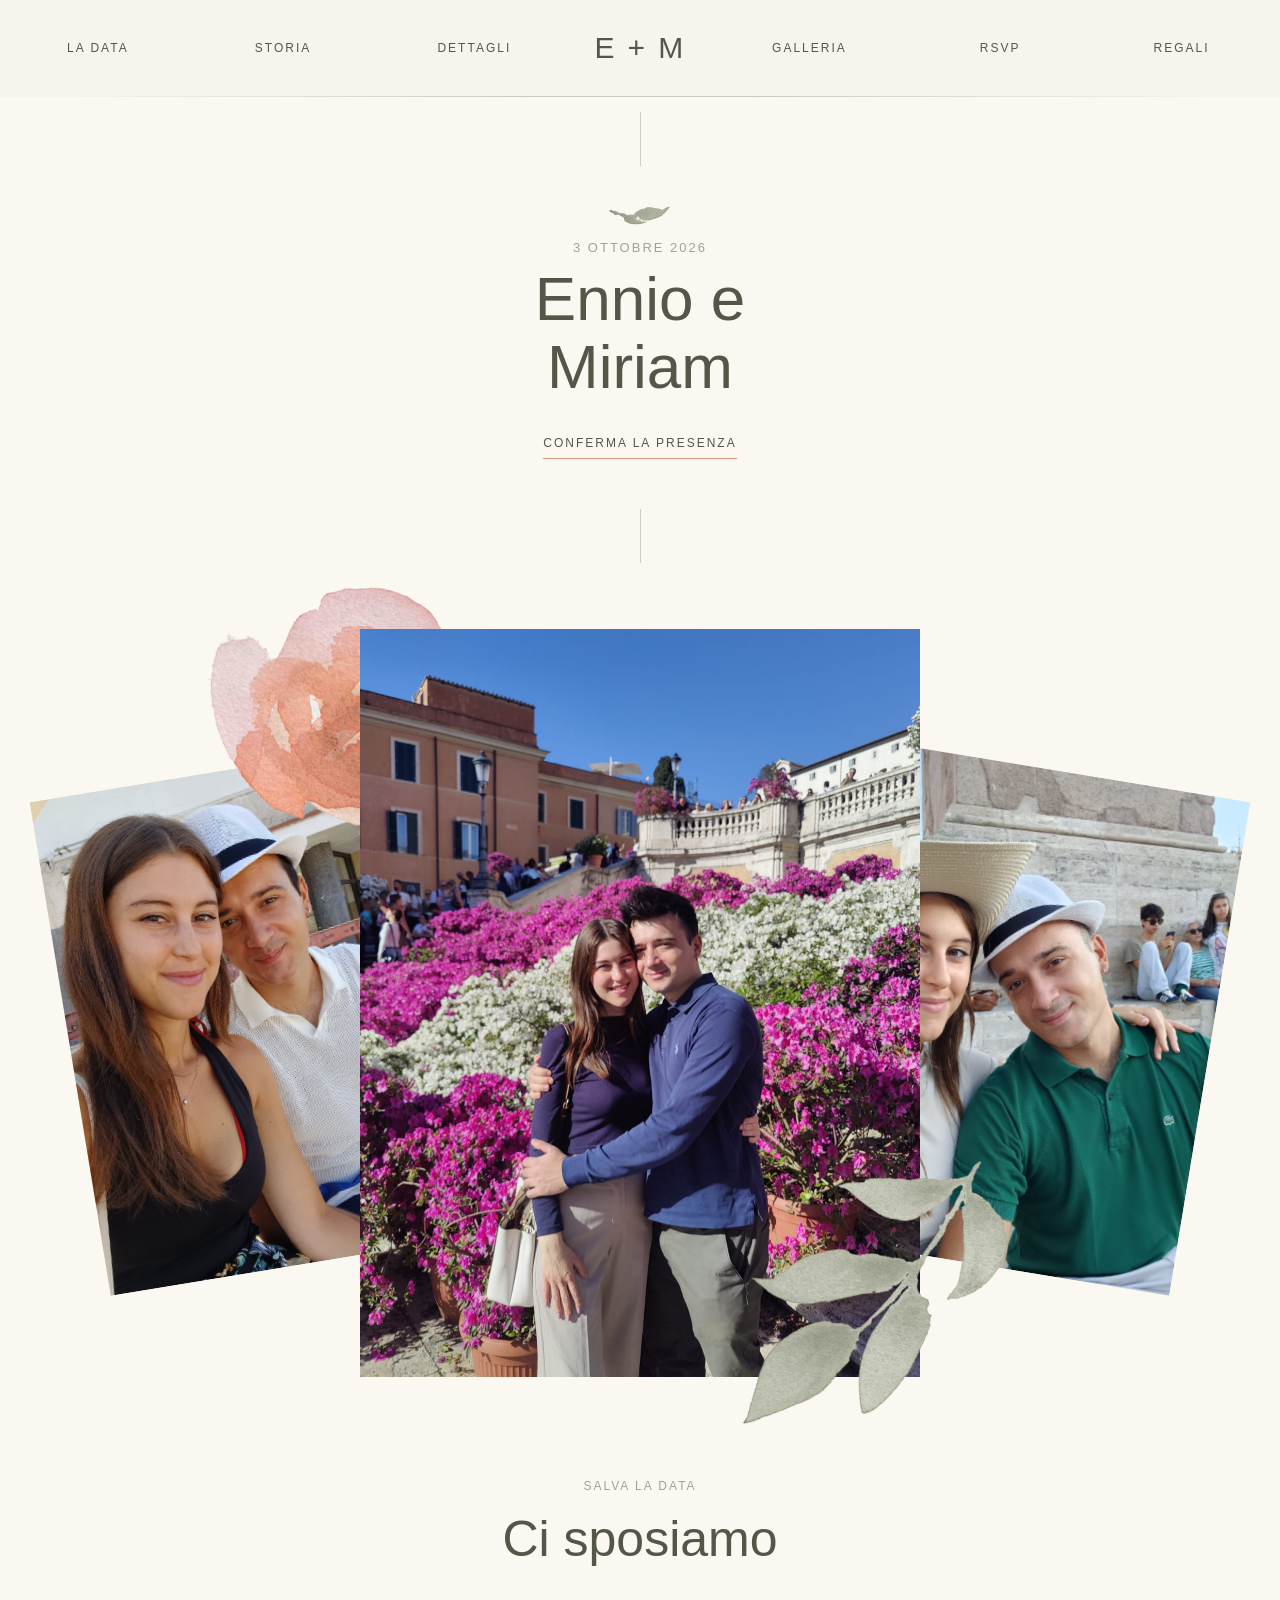
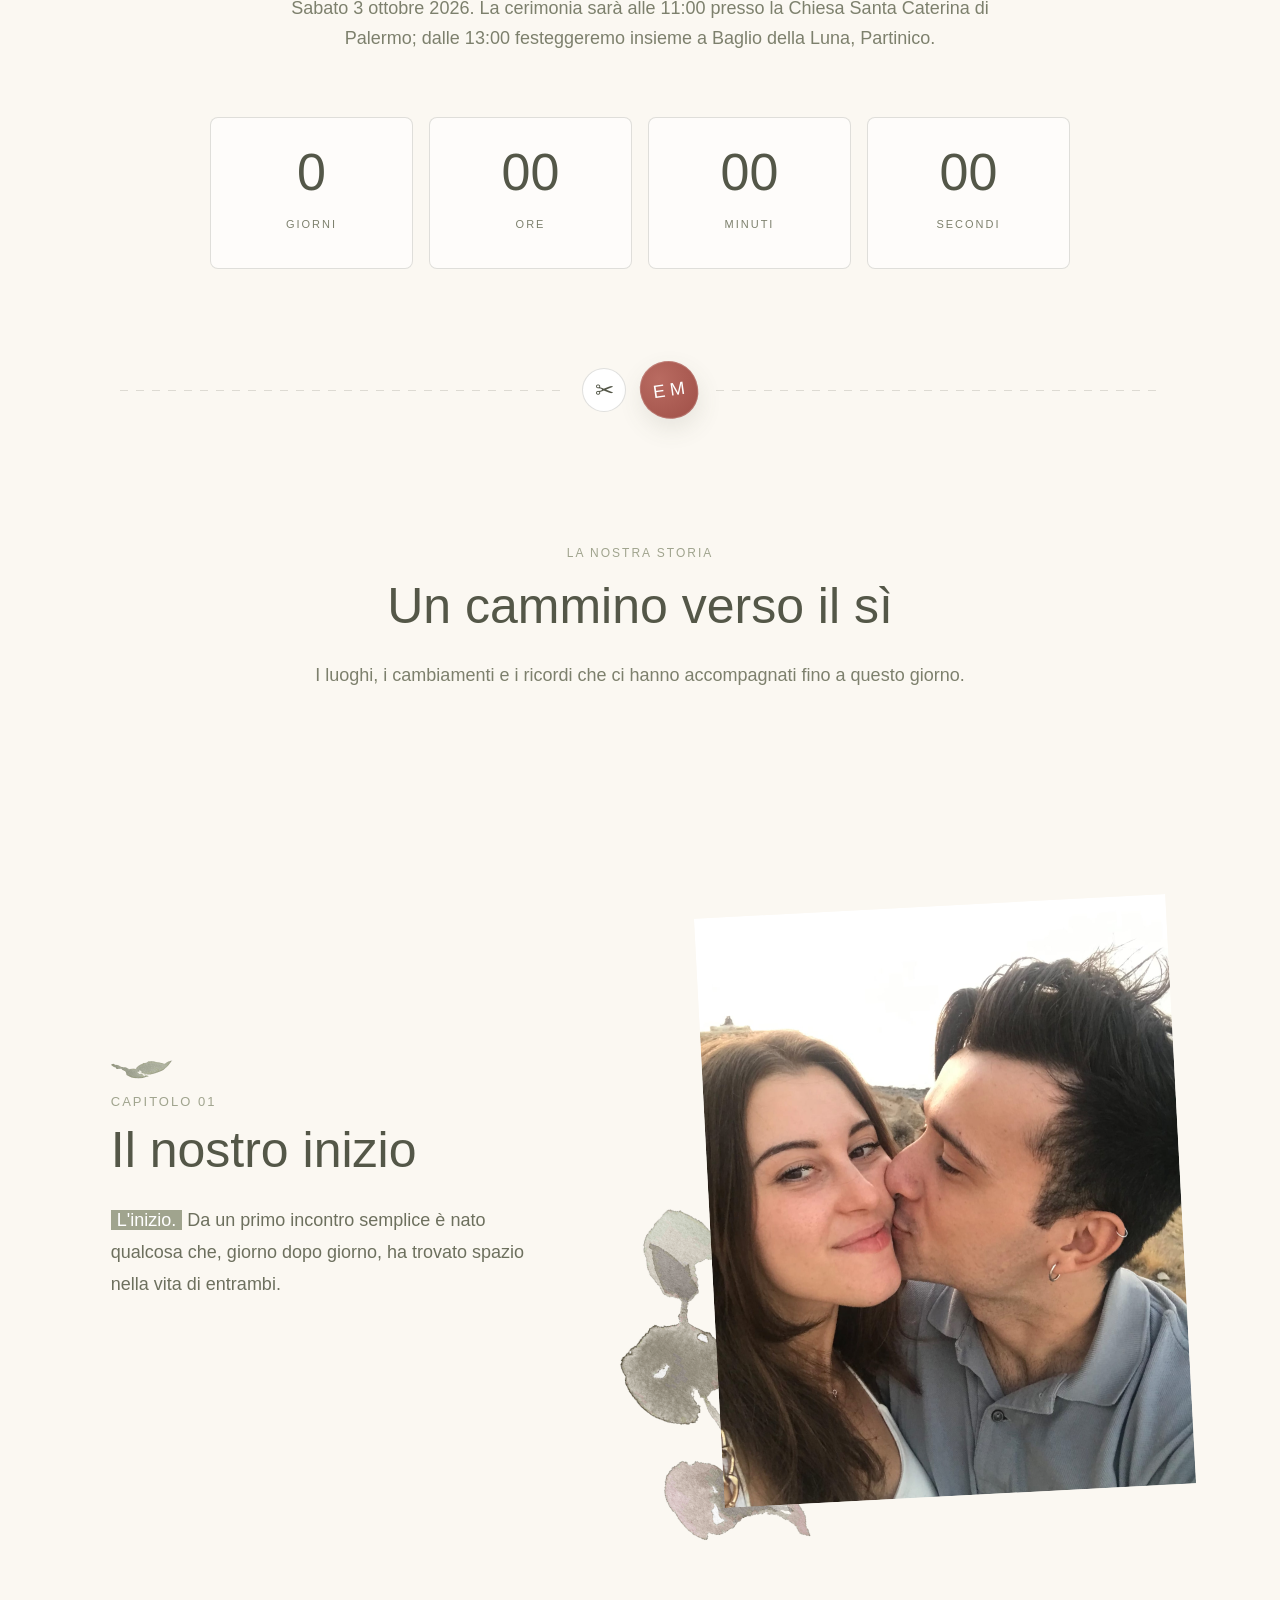
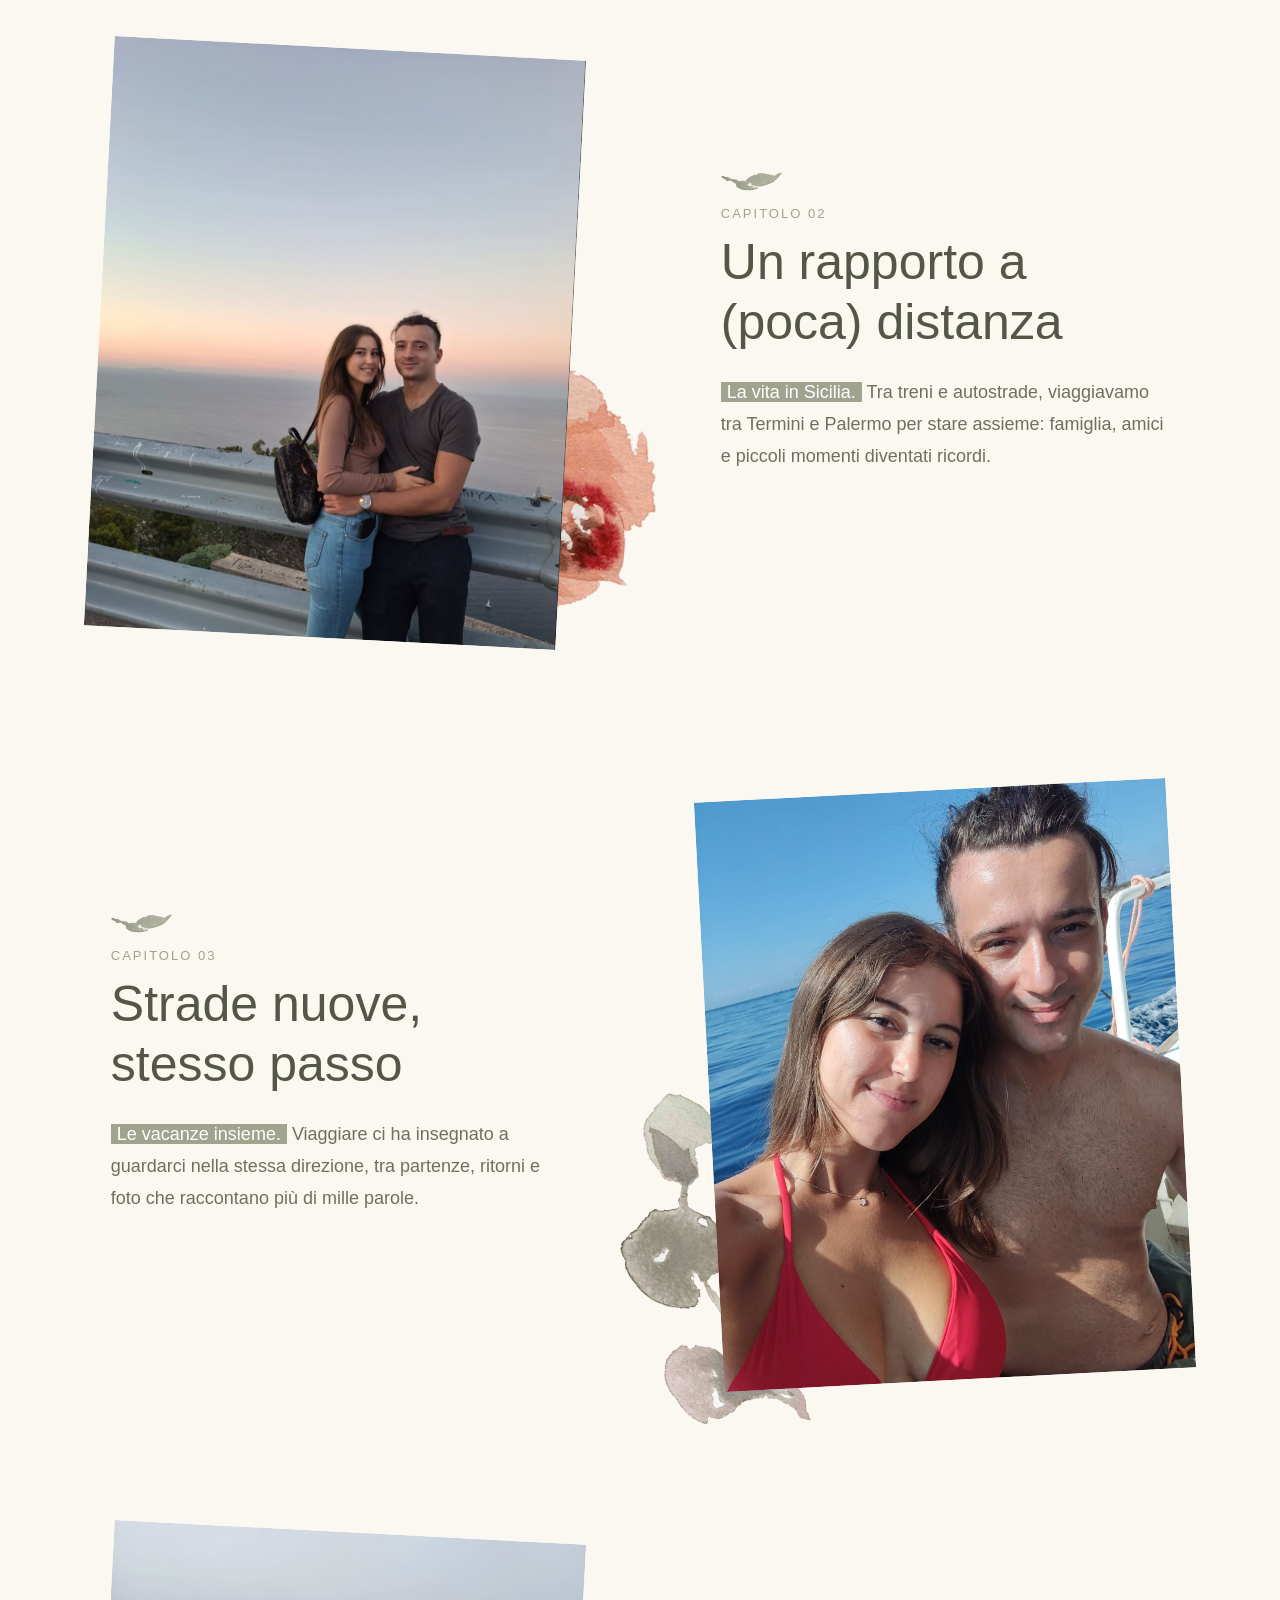
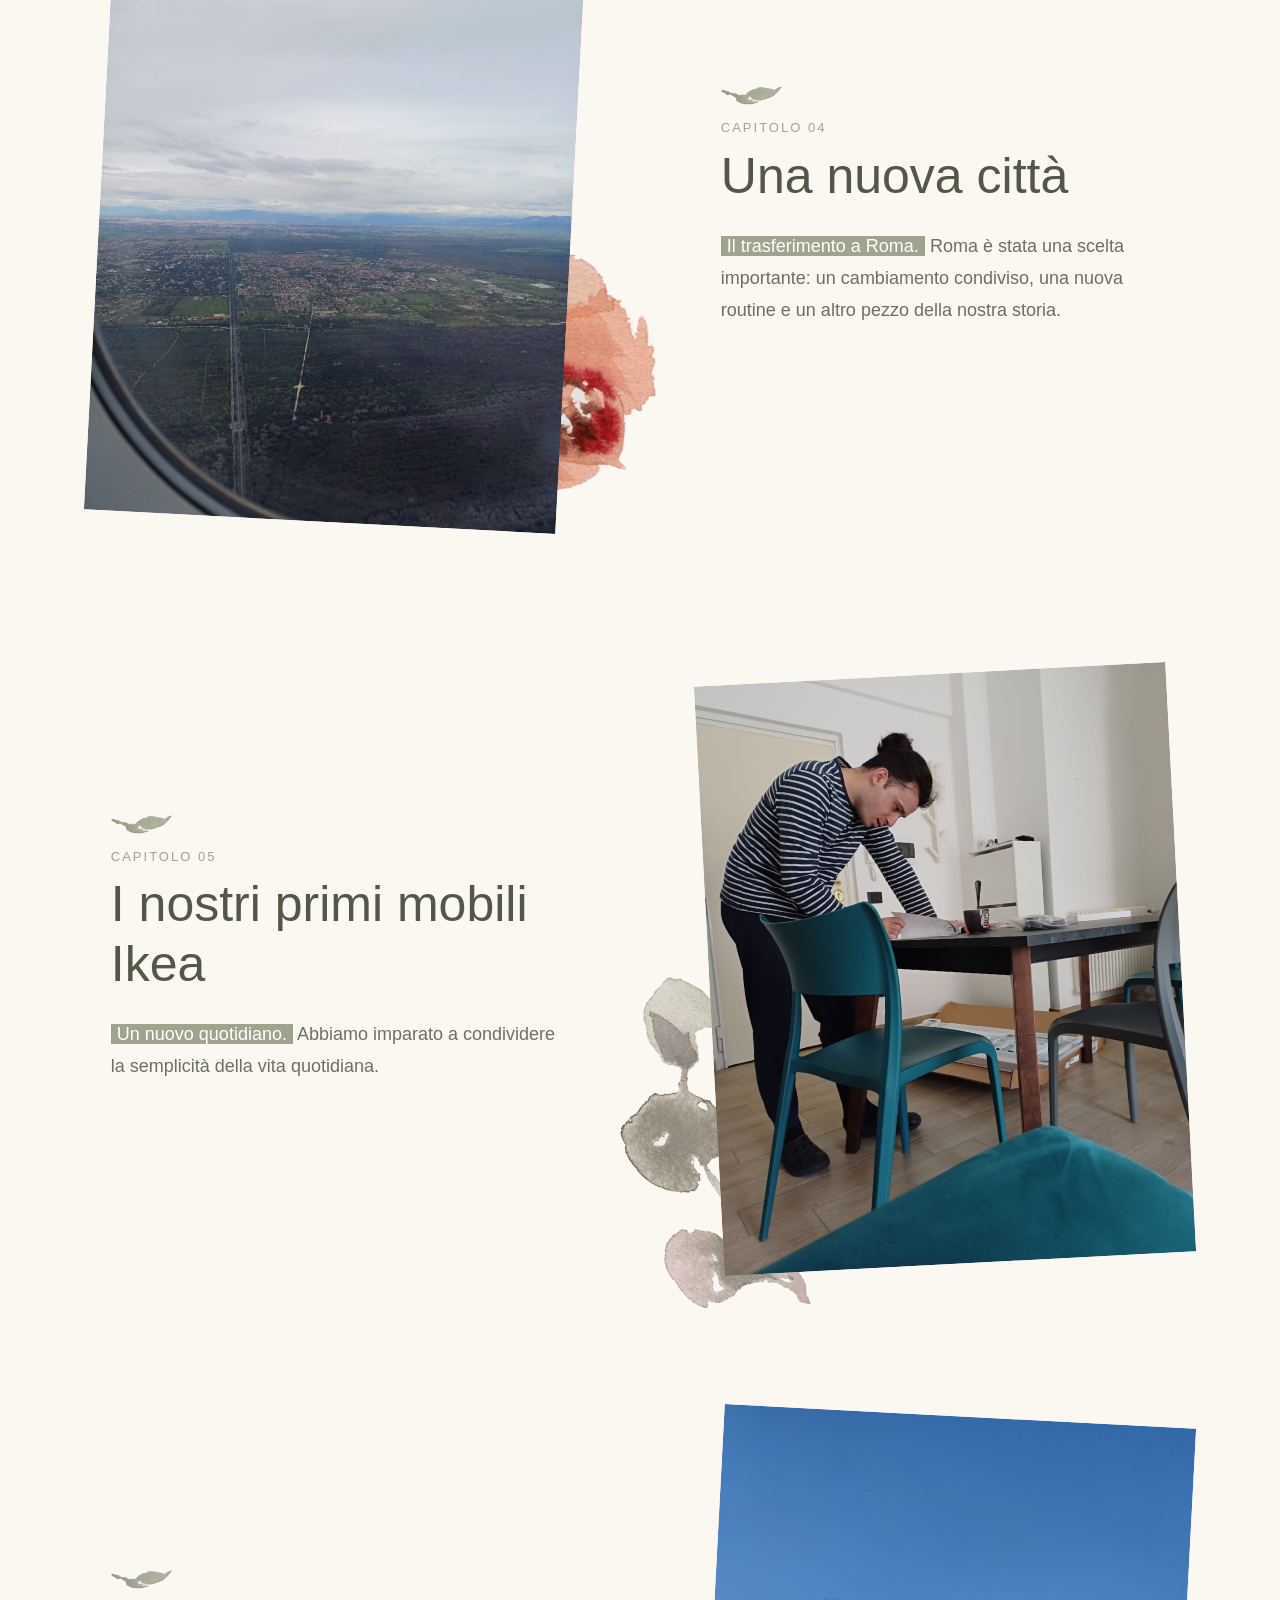
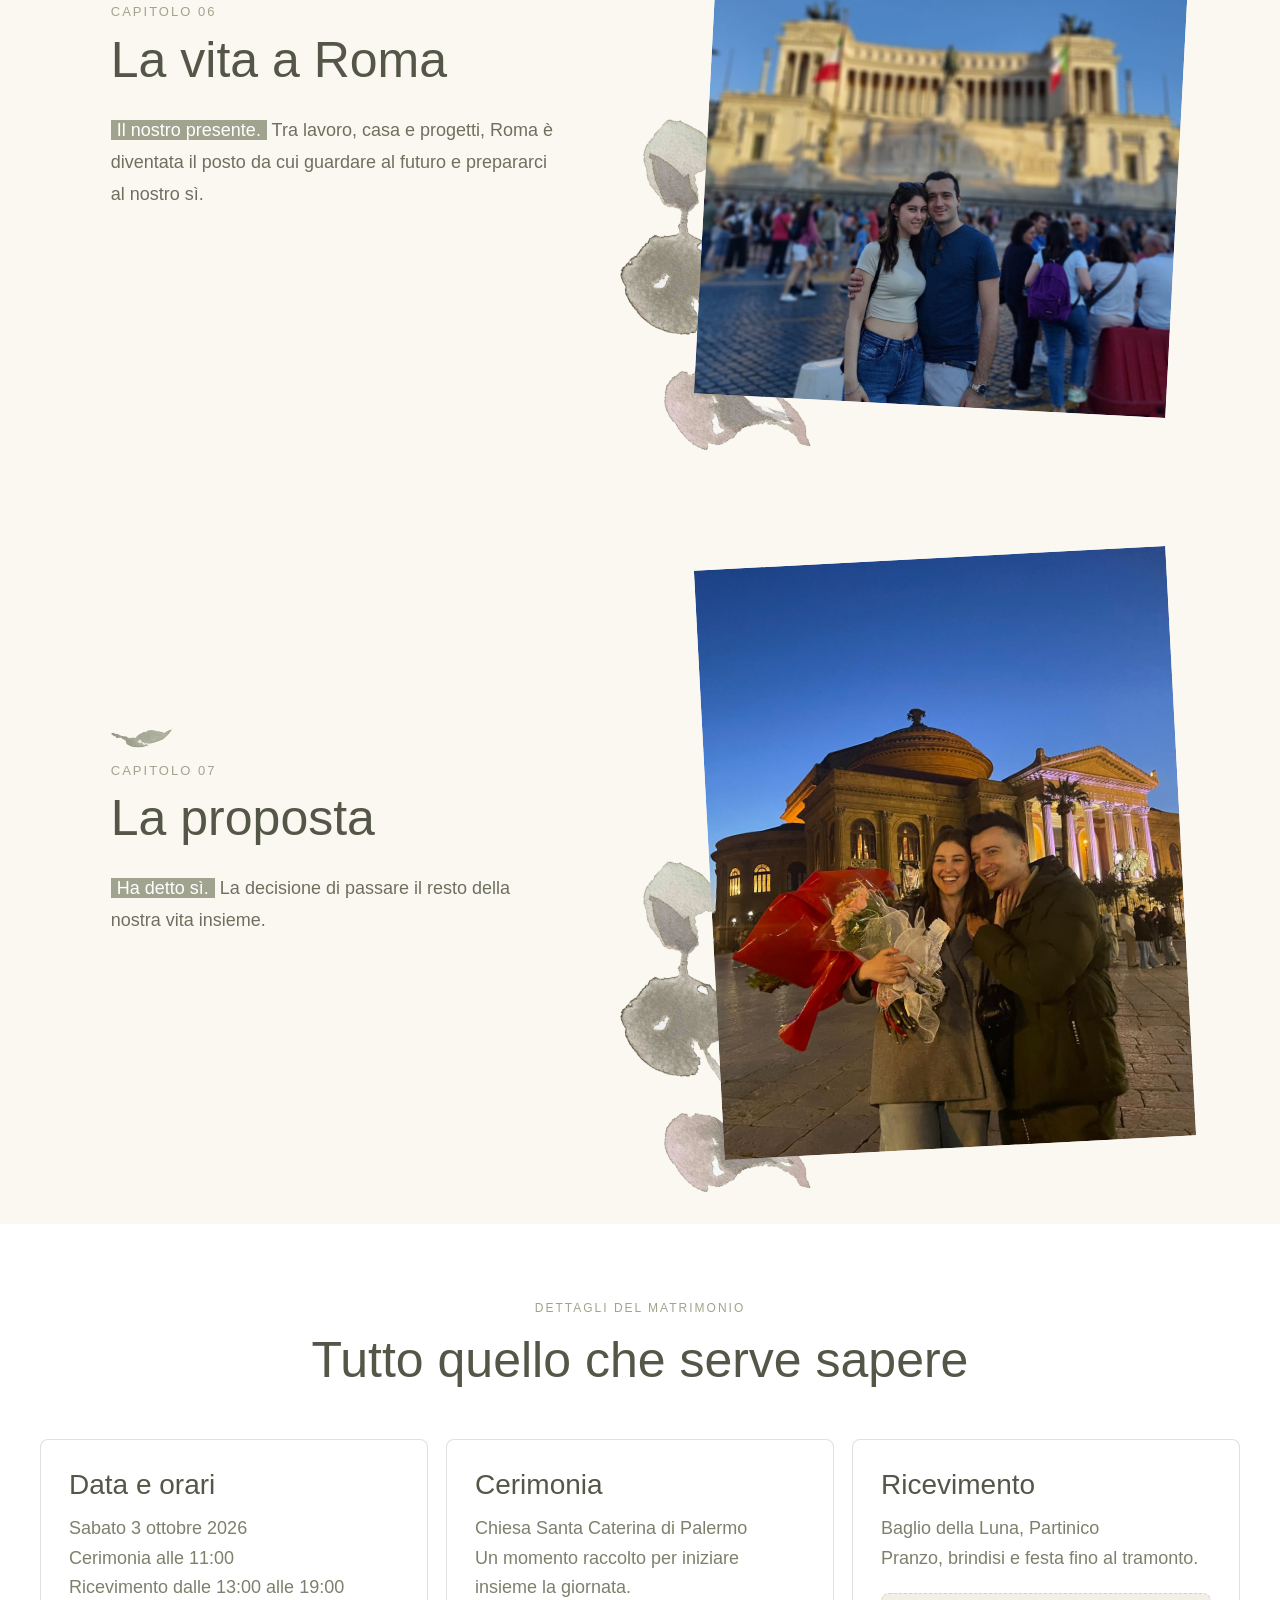
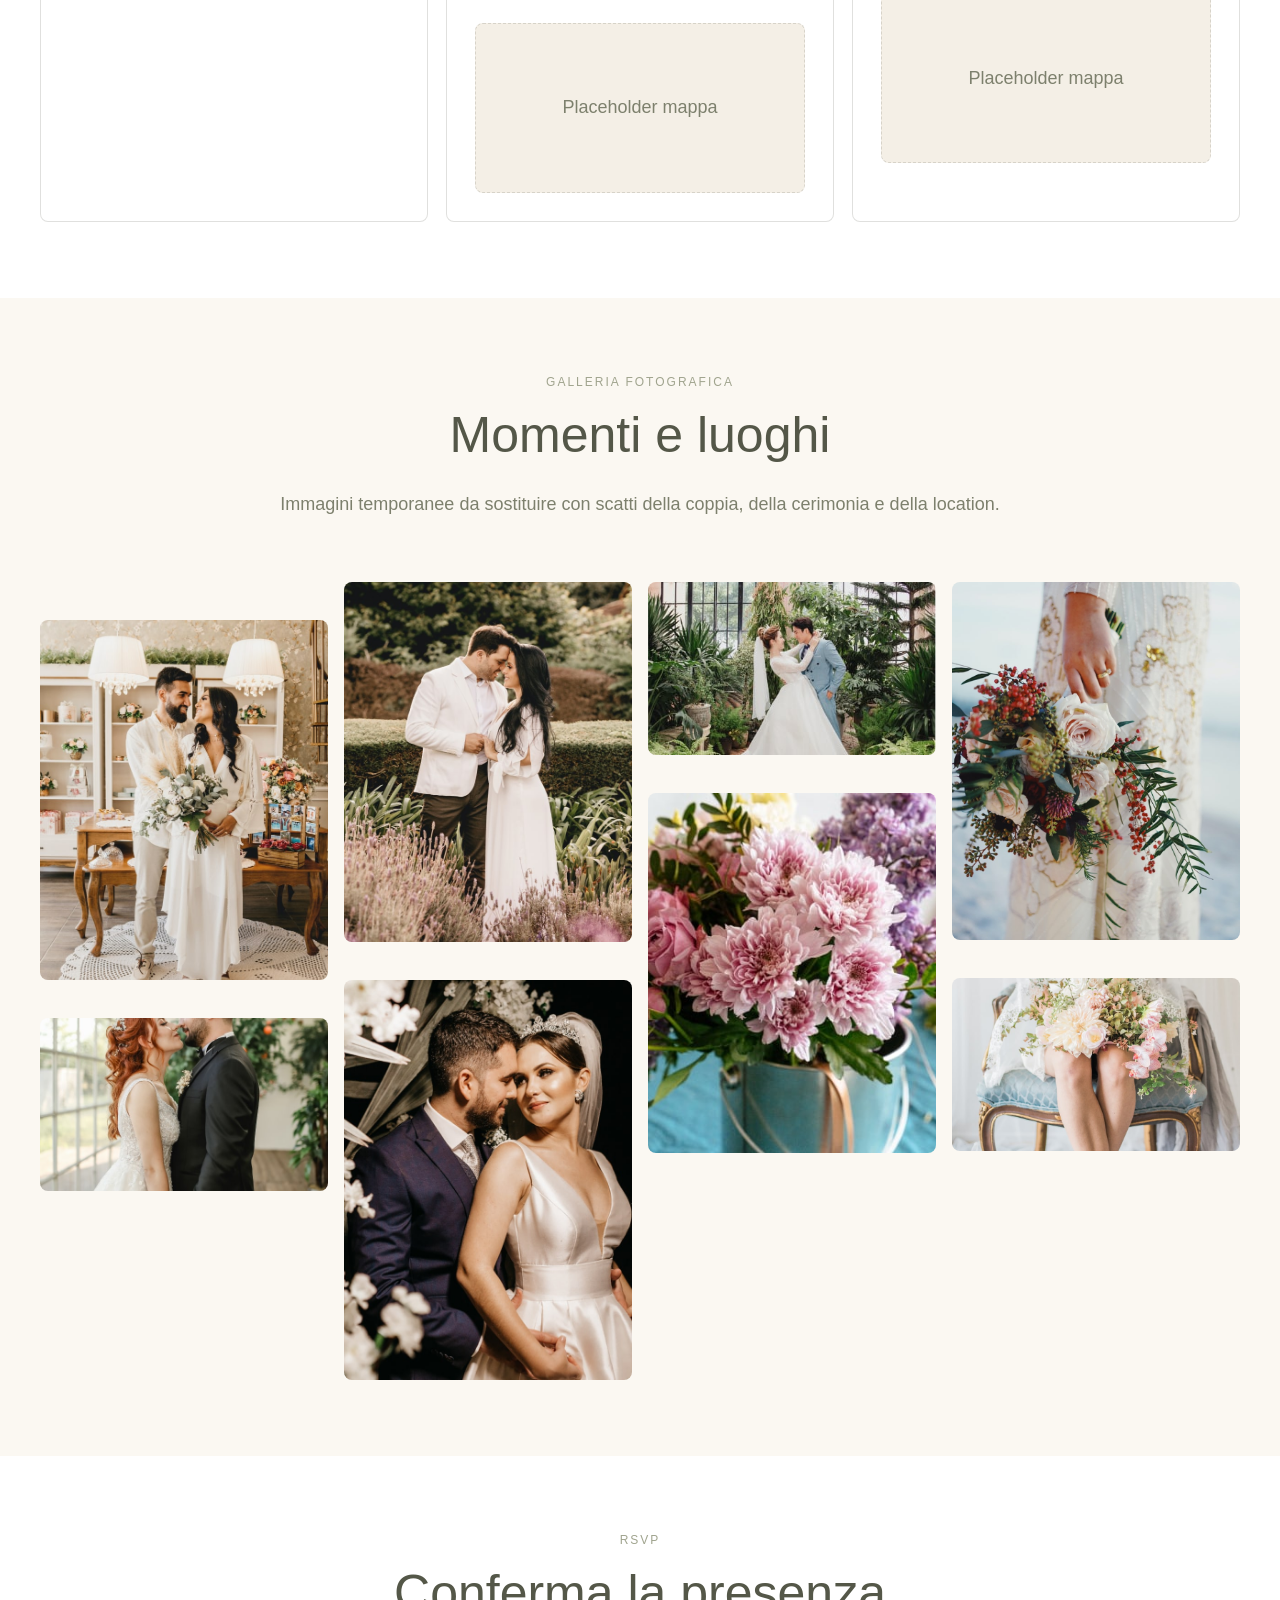
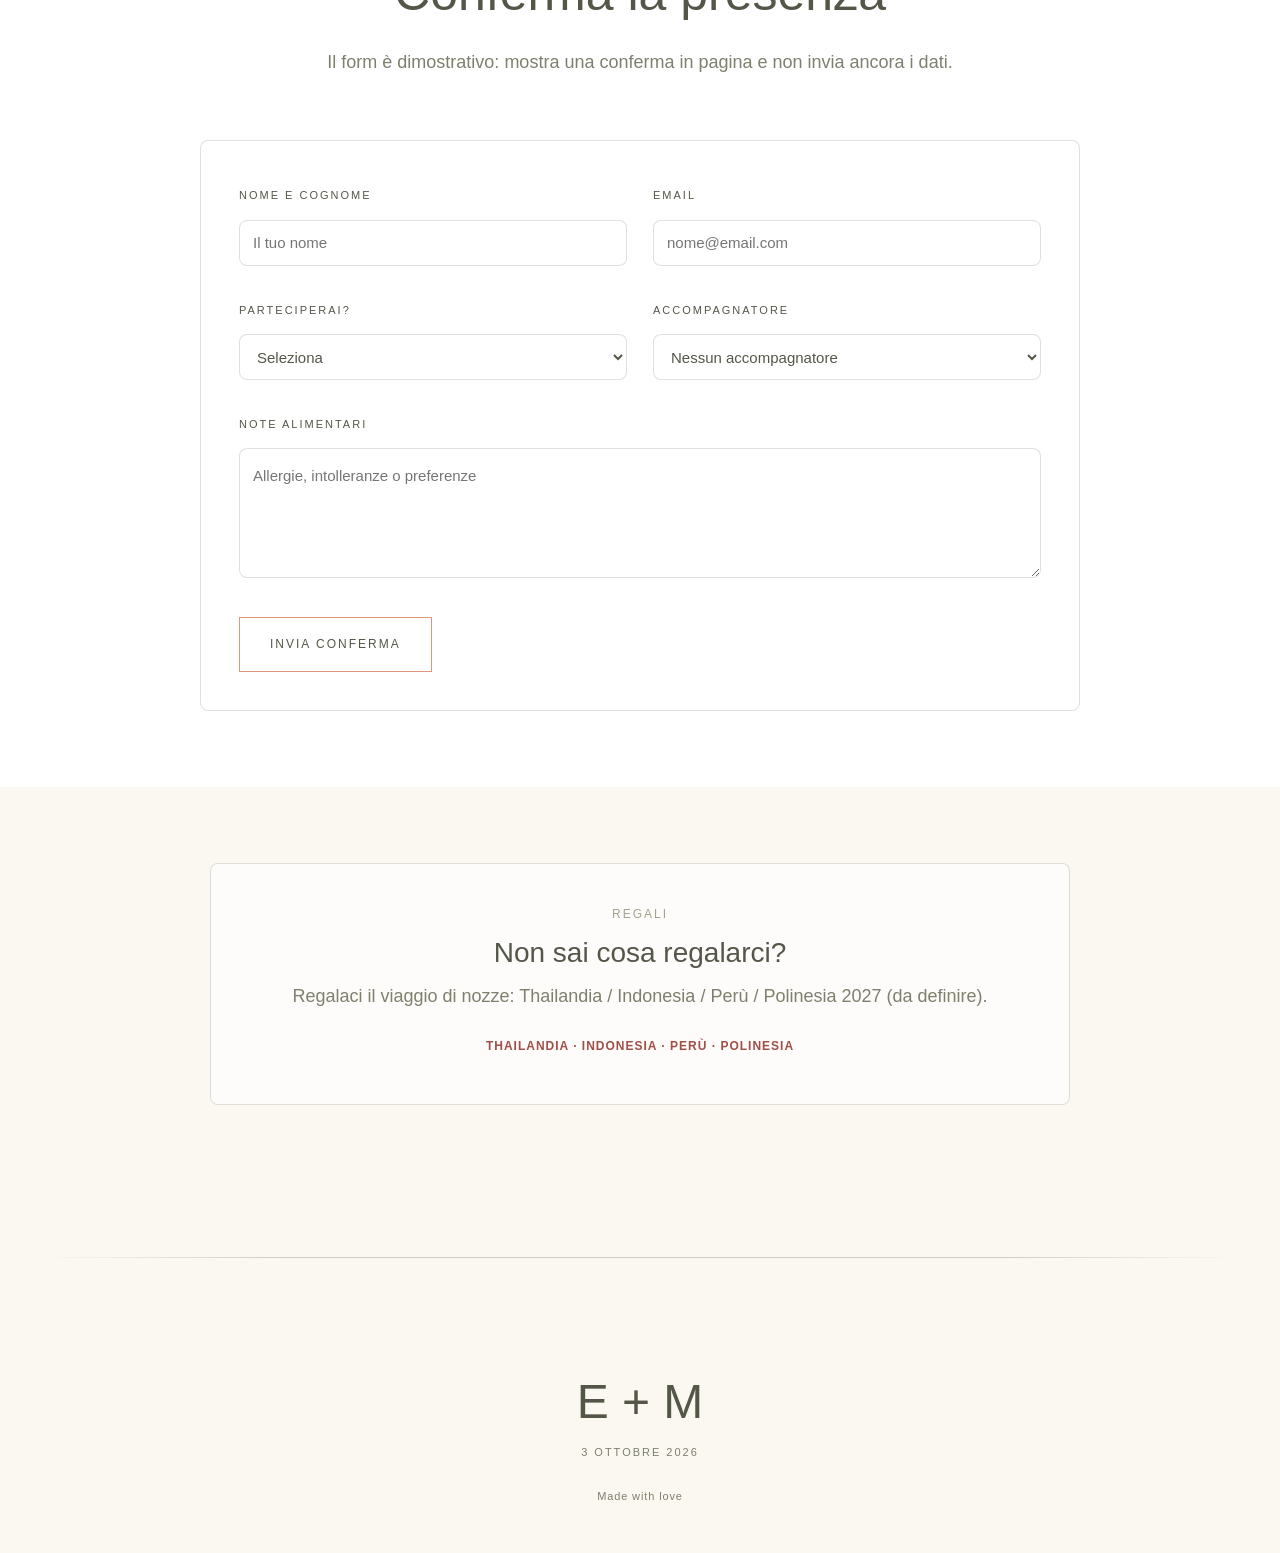
==== commit 15edac25: "fixed pictures and timeline section" ====
--- a/lovio.html
+++ b/lovio.html
@@ -370,27 +370,21 @@
           <div class="block-hero---b">
             <div class="overflow-hero---b-left"
               style="will-change: transform; transform: translate3d(-5.036%, 1.0072vh, 0px) scale3d(1, 1, 1) rotateX(0deg) rotateY(0deg) rotateZ(-6.3831deg) skew(0deg); transform-style: preserve-3d;">
-              <img class="image-hero---b" src="lovio_files/6111b971be7bddceae1d154c_home_b2_002.jpg" alt=""
+              <img class="image-hero---b" src="lovio_files/pictures/photos/left.jpeg" alt=""
                 style="opacity: 1; will-change: transform; transform: translate3d(0px, 0px, 0px) scale3d(1.05639, 1.05639, 1) rotateX(0deg) rotateY(0deg) rotateZ(0deg) skew(0deg); transform-style: preserve-3d;"
-                sizes="(max-width: 479px) 51vw, (max-width: 767px) 49vw, 375.1875px"
-                data-w-id="a2887408-48c0-80f0-2d63-b3c74e04d9c6" loading="lazy"
-                srcset="lovio_files/6111b971be7bddceae1d154c_home_b2-p-500.jpeg 500w, lovio_files/6111b971be7bddceae1d154c_home_b2-p-800.jpeg 800w, lovio_files/6111b971be7bddceae1d154c_home_b2.jpg 803w">
+                data-w-id="a2887408-48c0-80f0-2d63-b3c74e04d9c6" loading="lazy">
             </div>
             <div class="overflow-hero---b-right"
               style="will-change: transform; transform: translate3d(5.036%, 1.0072vh, 0px) scale3d(1, 1, 1) rotateX(0deg) rotateY(0deg) rotateZ(6.3831deg) skew(0deg); transform-style: preserve-3d;">
-              <img class="image-hero---b" src="lovio_files/610b4126b00a600bfdb60d4b_home_a2_002.jpg" alt=""
+              <img class="image-hero---b" src="lovio_files/pictures/photos/right.jpeg" alt=""
                 style="opacity: 1; will-change: transform; transform: translate3d(0px, 0px, 0px) scale3d(1.05639, 1.05639, 1) rotateX(0deg) rotateY(0deg) rotateZ(0deg) skew(0deg); transform-style: preserve-3d;"
-                sizes="(max-width: 479px) 51vw, (max-width: 767px) 49vw, 375.1875px"
-                data-w-id="48f4a930-f074-5407-ace1-02f74ffeeff3" loading="lazy"
-                srcset="lovio_files/610b4126b00a600bfdb60d4b_home_a2-p-500.jpeg 500w, lovio_files/610b4126b00a600bfdb60d4b_home_a2-p-800.jpeg 800w, lovio_files/610b4126b00a600bfdb60d4b_home_a2.jpg 803w">
+                data-w-id="48f4a930-f074-5407-ace1-02f74ffeeff3" loading="lazy">
             </div>
             <div class="overflow-hero---b"
               style="will-change: transform; transform: translate3d(0px, 0.5036vh, 0px) scale3d(1, 1, 1) rotateX(0deg) rotateY(0deg) rotateZ(0deg) skew(0deg); transform-style: preserve-3d;">
-              <img class="image-hero---b" src="lovio_files/6111b9713dd3cba82cce3b0e_home_b1_002.jpg" alt=""
+              <img class="image-hero---b" src="lovio_files/pictures/photos/central.jpeg" alt=""
                 style="opacity: 1; will-change: transform; transform: translate3d(0px, 0px, 0px) scale3d(1.05639, 1.05639, 1) rotateX(0deg) rotateY(0deg) rotateZ(0deg) skew(0deg); transform-style: preserve-3d;"
-                sizes="(max-width: 479px) 77vw, (max-width: 767px) 73vw, 560px"
-                data-w-id="a5a1e781-88d4-4a93-9d22-2794f016f784" loading="lazy"
-                srcset="lovio_files/6111b9713dd3cba82cce3b0e_home_b1-p-500.jpeg 500w, lovio_files/6111b9713dd3cba82cce3b0e_home_b1-p-800.jpeg 800w, lovio_files/6111b9713dd3cba82cce3b0e_home_b1.jpg 908w">
+                data-w-id="a5a1e781-88d4-4a93-9d22-2794f016f784" loading="lazy">
             </div><img src="lovio_files/610b43d6b6c024c89d1812f4_flower_1.png" loading="eager"
               style="opacity: 1; will-change: transform; transform: translate3d(4.4676%, 0.3831vh, 0px) scale3d(1, 1, 1) rotateX(0deg) rotateY(0deg) rotateZ(-2.9712deg) skew(0deg); transform-style: preserve-3d;"
               data-w-id="6f8b77de-a69c-f8f8-6e3a-efd9cff13160" alt="" class="flower-hero---b1"><img
@@ -674,4 +668,4 @@
   <script src="lovio_files/wedding.js" type="text/javascript"></script>
 </body>
 
-</html>+</html>
--- a/lovio_files/wedding.css
+++ b/lovio_files/wedding.css
@@ -10,10 +10,12 @@
 
 html {
   scroll-behavior: smooth;
+  overflow-x: hidden;
 }
 
 body {
   background: var(--wedding-paper);
+  overflow-x: hidden;
 }
 
 .cart-block,
@@ -60,6 +62,10 @@
 .flower-hero---b1,
 .flower-hero---b2 {
   opacity: 1 !important;
+}
+
+.image-hero---b {
+  object-fit: cover;
 }
 
 .wedding-section {
@@ -268,6 +274,35 @@
   line-height: 165%;
 }
 
+.wedding-story-section {
+  background: var(--wedding-paper);
+}
+
+.wedding-story-section .grid-2-columns {
+  align-items: center;
+}
+
+.wedding-story-section .overflow-image {
+  background-color: var(--wedding-cream);
+  transform: rotate(3deg);
+}
+
+.wedding-story-section:nth-of-type(even) .overflow-image {
+  transform: rotate(-3deg);
+}
+
+.wedding-story-section .image {
+  aspect-ratio: 4 / 5;
+  display: block;
+}
+
+.wedding-story-section .image-subtitle,
+.wedding-story-section .image,
+.wedding-story-section .flower---a,
+.wedding-story-section .flower---b {
+  opacity: 1 !important;
+}
+
 .details-grid {
   width: 100%;
   grid-column-gap: 18px;
@@ -282,7 +317,7 @@
 }
 
 .wedding-card.map-card {
-  grid-column: span 2;
+  grid-column: span 1.7;
 }
 
 .map-placeholder {
